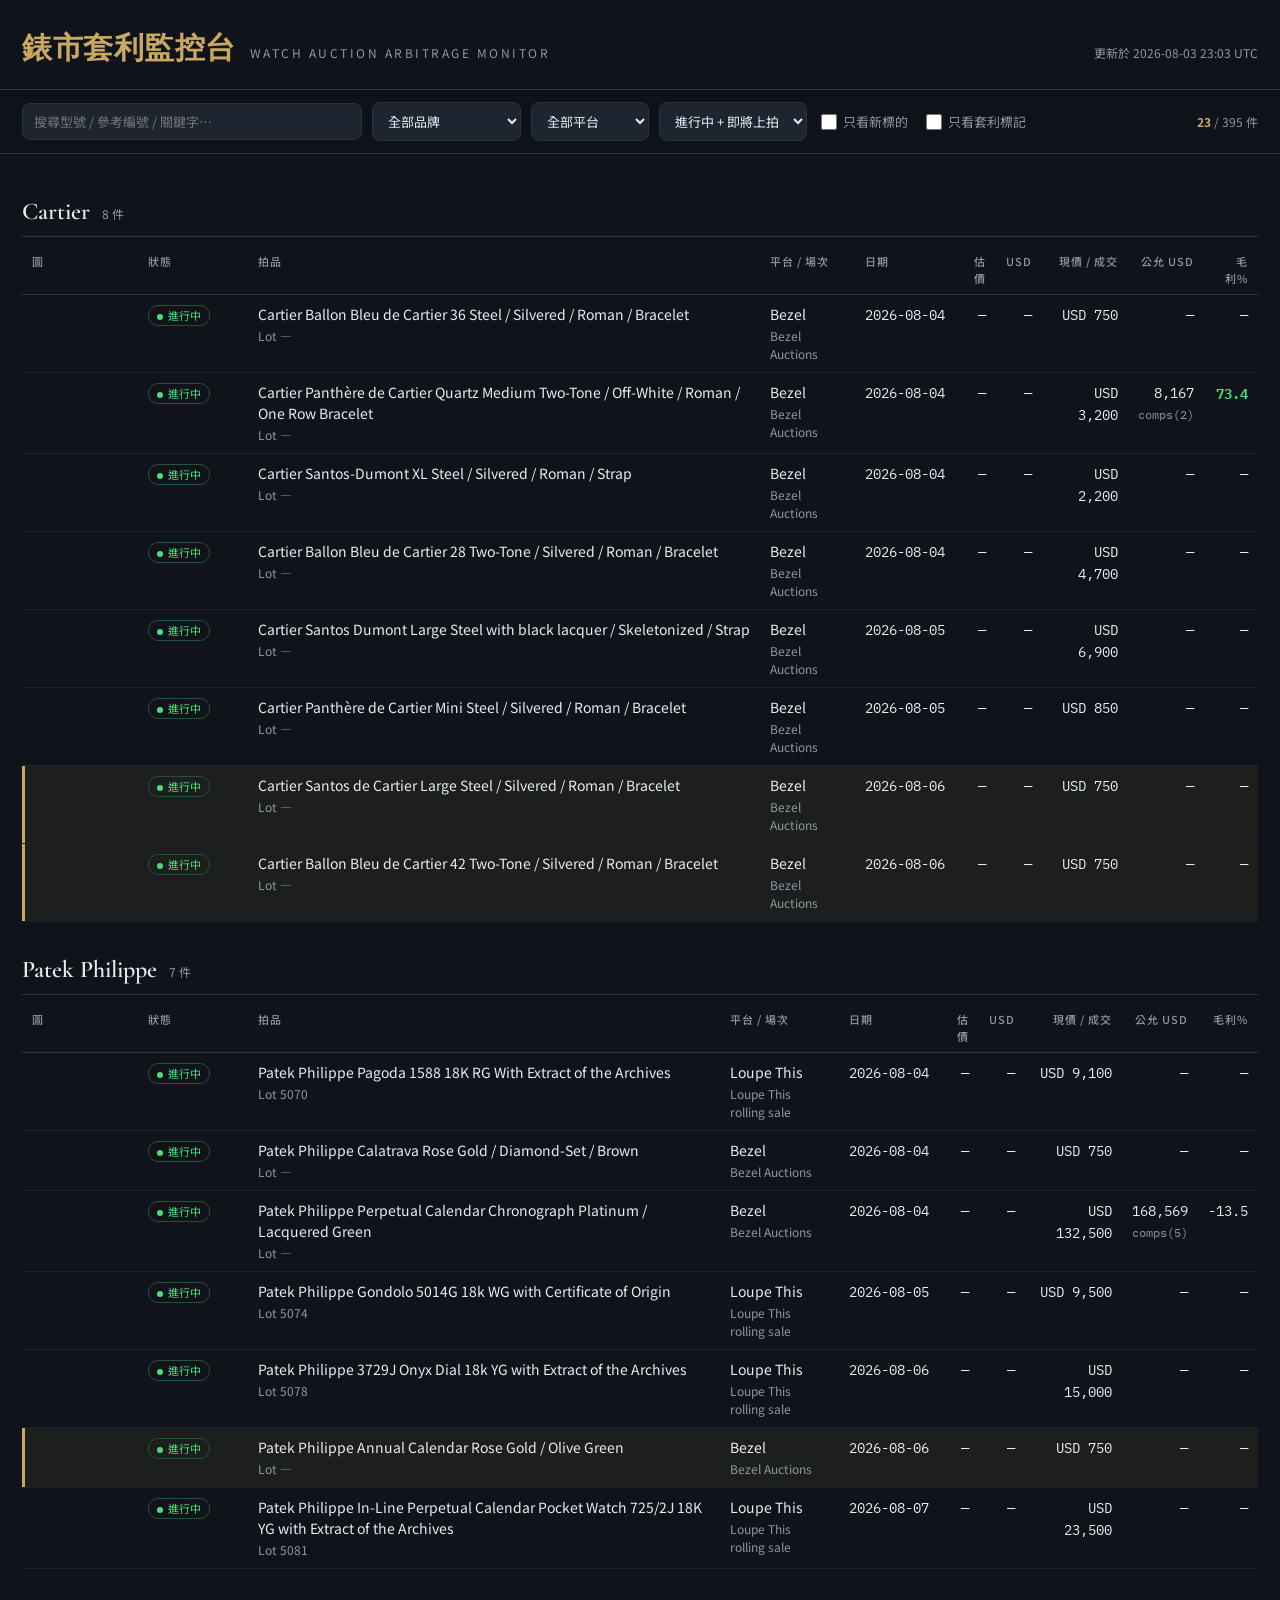
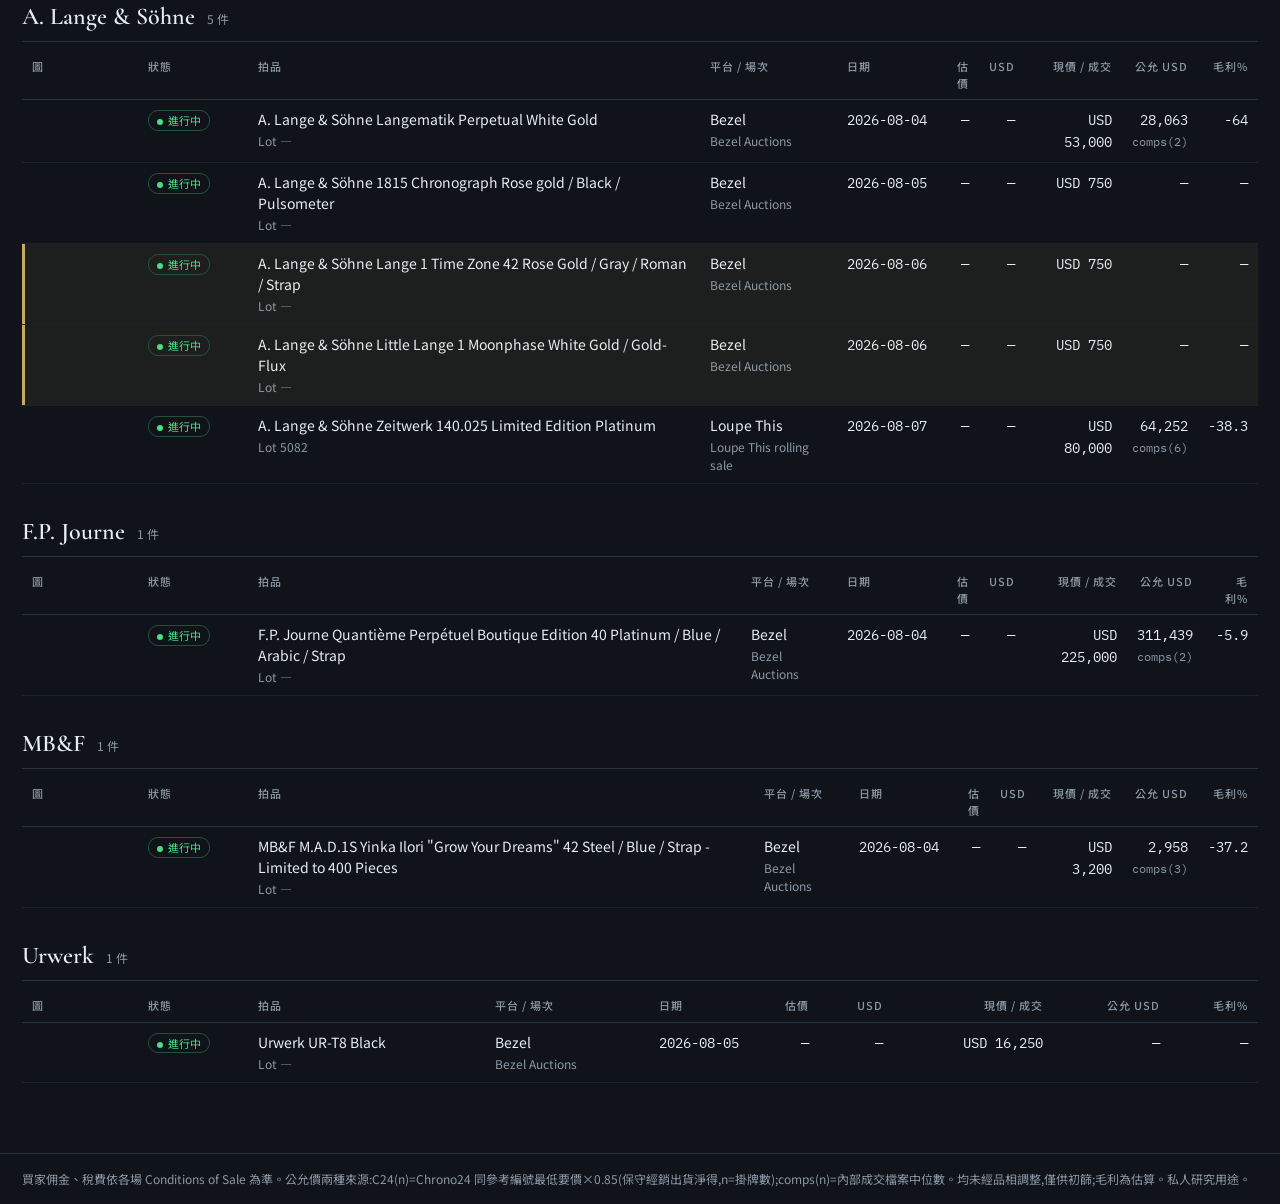
==== docs/index.html @ 5f01b2f9 "feat(ui): mobile card polish — USD-converted estimates, status-aware rows - fix date row forced wrap" ====
<!DOCTYPE html>
<html lang="zh-Hant">
<head>
<meta charset="utf-8">
<meta name="viewport" content="width=device-width, initial-scale=1">
<title>錶市套利監控台 · Watch Arbitrage Monitor</title>
<link rel="preconnect" href="https://fonts.googleapis.com">
<link href="https://fonts.googleapis.com/css2?family=Cormorant+Garamond:wght@500;600&family=IBM+Plex+Mono:wght@400;500&family=Noto+Sans+TC:wght@400;500;700&display=swap" rel="stylesheet">
<style>
:root{
  --ink:#10141a; --panel:#171d26; --panel2:#1d2530; --line:#2a3542;
  --text:#e8edf2; --muted:#8b98a5; --gold:#c9a961; --gold-dim:#8a744a;
  --blue:#7fa8d0; --green:#4ade80; --red:#f87171;
}
*{box-sizing:border-box;margin:0;padding:0}
html{overflow-x:hidden}
body{background:var(--ink);color:var(--text);font-family:"Noto Sans TC",system-ui,sans-serif;font-size:14px;line-height:1.5;overflow-x:hidden}
.mono{font-family:"IBM Plex Mono",monospace;font-variant-numeric:tabular-nums}

header{padding:26px 22px 18px;border-bottom:1px solid var(--line)}
.masthead{display:flex;align-items:baseline;gap:14px;flex-wrap:wrap;max-width:1400px;margin:0 auto}
h1{font-family:"Cormorant Garamond",serif;font-size:30px;font-weight:600;letter-spacing:.5px;color:var(--gold)}
.masthead .en{color:var(--muted);font-size:12px;letter-spacing:2.5px;text-transform:uppercase}
.updated{margin-left:auto;color:var(--muted);font-size:12px}

.controls{position:sticky;top:0;z-index:10;background:rgba(16,20,26,.97);backdrop-filter:blur(6px);border-bottom:1px solid var(--line);padding:12px 22px}
.controls-inner{max-width:1400px;margin:0 auto;display:flex;gap:10px;flex-wrap:wrap;align-items:center}
input[type=text],select{background:var(--panel2);color:var(--text);border:1px solid var(--line);padding:8px 11px;border-radius:8px;font-size:13px;font-family:inherit;max-width:100%}
input[type=text]{min-width:220px;flex:1;max-width:340px}
input[type=text]:focus,select:focus{outline:2px solid var(--gold-dim);outline-offset:0}
.toggle{display:flex;align-items:center;gap:6px;color:var(--muted);cursor:pointer;font-size:13px;user-select:none;padding:8px 4px}
.toggle input{accent-color:var(--gold);width:16px;height:16px}
.stats{margin-left:auto;color:var(--muted);font-size:12px}
.stats b{color:var(--gold)}

main{max-width:1400px;margin:0 auto;padding:10px 22px 70px}
.brand-head{display:flex;align-items:baseline;gap:12px;margin:30px 0 8px;border-bottom:1px solid var(--line);padding-bottom:6px}
.brand-head h2{font-family:"Cormorant Garamond",serif;font-size:24px;font-weight:600;color:var(--text)}
.brand-head .n{color:var(--muted);font-size:12px}

/* ---- data table (desktop: CSS table layout) ---- */
.tbl{display:table;width:100%;border-collapse:collapse}
.thead{display:table-header-group}
.trow{display:table-row}
.lot{display:table-row}
.cell{display:table-cell;padding:9px 10px;border-bottom:1px solid #1b222c;vertical-align:top}
.thead .cell{color:var(--muted);font-weight:500;font-size:11px;letter-spacing:1px;text-transform:uppercase;text-align:left;padding:8px 10px;border-bottom:1px solid var(--line)}
.lot:hover .cell{background:var(--panel)}
.lot.newlot .cell{background:rgba(201,169,97,.07)}
.lot.newlot .cell.c-img{box-shadow:inset 3px 0 0 var(--gold)}
.cell.c-img{width:116px}
.cell.c-status{width:110px}
.cell.c-date{width:100px}
.cell.num,.thead .cell.num{text-align:right}
.cell .lbl{display:none}
.title-cell a{color:var(--text);text-decoration:none}
.title-cell a:hover{color:var(--gold)}
.sub{color:var(--muted);font-size:12px;margin-top:2px}
.chip{display:inline-block;font-size:11px;padding:1px 8px;border-radius:10px;border:1px solid var(--line);color:var(--muted);white-space:nowrap}
.chip.live{color:var(--green);border-color:#245239}
.chip.live::before{content:"";display:inline-block;width:6px;height:6px;border-radius:50%;background:var(--green);margin-right:5px;animation:pulse 1.6s infinite}
.chip.past{color:var(--muted)}
.chip.up{color:var(--blue);border-color:#2b4258}
.chip.review{color:var(--red);border-color:#5a2e2e}
@keyframes pulse{0%,100%{opacity:1}50%{opacity:.35}}
.thumb{width:104px;height:104px;object-fit:cover;border-radius:10px;border:1px solid var(--line);display:block;background:var(--panel2)}
.thumb-empty{width:104px;height:104px;border-radius:10px;border:1px dashed var(--line)}
.lot:hover .thumb{border-color:var(--gold-dim)}
#peek{position:fixed;z-index:99;pointer-events:none;display:none;background:var(--panel);border:1px solid var(--gold-dim);border-radius:12px;padding:6px;box-shadow:0 12px 40px rgba(0,0,0,.6)}
#peek img{display:block;max-width:420px;max-height:420px;border-radius:8px}
.sold{color:var(--gold)}
.margin-pos{color:var(--green);font-weight:600}
.val-sub{display:block;font-size:10px;color:var(--muted);margin-top:1px;font-family:"Noto Sans TC",system-ui,sans-serif}
.empty{padding:60px 0;text-align:center;color:var(--muted)}
footer{border-top:1px solid var(--line);color:var(--muted);font-size:12px;padding:16px 22px;max-width:1400px;margin:0 auto}

/* ---- mobile: card layout, zero horizontal scroll ---- */
@media (max-width:760px){
  body{font-size:13px}
  header{padding:18px 16px 12px}
  .masthead{gap:8px}
  h1{font-size:23px}
  .masthead .en{font-size:10px;letter-spacing:1.5px}
  .updated{margin-left:0;width:100%;font-size:11px}

  .controls{padding:10px 14px}
  .controls-inner{gap:8px}
  input[type=text]{flex:1 1 100%;min-width:0;max-width:none;padding:10px 12px;font-size:16px} /* 16px 防止 iOS 聚焦自動縮放 */
  select{flex:1 1 0;min-width:0;padding:9px 8px;font-size:13px}
  .toggle{padding:6px 4px 6px 0}
  .stats{width:100%;margin-left:0;text-align:right}

  main{padding:8px 14px 60px}
  .brand-head{margin:22px 0 10px}
  .brand-head h2{font-size:20px}

  .thead{display:none}
  .tbl,.lot,.cell{display:block}
  .lot{
    display:grid;grid-template-columns:88px minmax(0,1fr);column-gap:12px;row-gap:4px;align-items:start;
    background:var(--panel);border:1px solid var(--line);border-radius:12px;padding:12px;margin-bottom:12px;
  }
  .lot.newlot{border-color:var(--gold-dim)}
  .lot.newlot .cell.c-img{box-shadow:none}
  .lot:hover .cell{background:transparent}
  .cell{padding:0;border:none}
  .cell.c-img{grid-column:1;grid-row:1/span 3;width:auto}
  .thumb,.thumb-empty{width:88px;height:88px}
  .cell.c-status{grid-column:2;display:flex;gap:6px;flex-wrap:wrap;width:auto}
  .cell.c-title{grid-column:2;min-width:0;overflow-wrap:anywhere}
  .cell.c-platform{grid-column:2;font-size:11px;color:var(--muted);overflow-wrap:anywhere}
  .cell.c-platform .sub{display:inline;font-size:11px;margin-top:0}
  .cell.c-platform .sub::before{content:" · "}
  .cell.c-usd{display:none}
  .cell.c-date,.cell.c-est,.cell.c-price,.cell.c-fv,.cell.c-margin{
    grid-column:1/-1;display:flex;justify-content:space-between;align-items:baseline;gap:12px;
    padding:6px 0;border-top:1px solid #222b36;text-align:right;width:auto;
  }
  .cell.c-date{margin-top:6px}
  .lot.st-upcoming .cell.c-price{display:none}
  .lot.st-past .cell.c-est{display:none}
  .cell .lbl{display:inline;color:var(--muted);font-size:11px;letter-spacing:.5px;text-align:left;white-space:nowrap}
  .cell .val{min-width:0;overflow-wrap:anywhere}
  .cell.c-date .val{white-space:nowrap}
  .cell.c-fv .sub{font-size:10px;margin-top:0}
  .m-lot{display:none}
  #peek{display:none !important}
  footer{padding:14px 16px;font-size:11px;line-height:1.6}
}
@media (prefers-reduced-motion: reduce){.chip.live::before{animation:none}}
</style>
</head>
<body>
<header>
  <div class="masthead">
    <h1>錶市套利監控台</h1>
    <span class="en">Watch Auction Arbitrage Monitor</span>
    <span class="updated" id="updated"></span>
  </div>
</header>

<div class="controls">
  <div class="controls-inner">
    <input type="text" id="q" placeholder="搜尋型號 / 參考編號 / 關鍵字…" aria-label="搜尋">
    <select id="brand" aria-label="品牌"><option value="">全部品牌</option></select>
    <select id="platform" aria-label="平台"><option value="">全部平台</option></select>
    <select id="status" aria-label="狀態">
      <option value="active" selected>進行中 + 即將上拍</option>
      <option value="live">僅進行中(可出價)</option>
      <option value="past">過往成交(參考價)</option>
      <option value="">全部</option>
    </select>
    <label class="toggle"><input type="checkbox" id="newOnly">只看新標的</label>
    <label class="toggle"><input type="checkbox" id="flagOnly">只看套利標記</label>
    <span class="stats" id="stats"></span>
  </div>
</div>

<main id="main"></main>

<footer>
  買家佣金、稅費依各場 Conditions of Sale 為準。公允價兩種來源:C24(n)=Chrono24 同參考編號最低要價×0.85(保守經銷出貨淨得,n=掛牌數);comps(n)=內部成交檔案中位數。均未經品相調整,僅供初篩;毛利為估算。私人研究用途。
</footer>

<script>
let LOTS=[];
const $=id=>document.getElementById(id);
const fmt=(n)=>n==null?'—':Number(n).toLocaleString('en-US',{maximumFractionDigits:0});

async function load(){
  try{
    const [lots,meta]=await Promise.all([
      fetch('lots.json?_='+Date.now()).then(r=>r.json()),
      fetch('meta.json?_='+Date.now()).then(r=>r.json()).catch(()=>null)
    ]);
    LOTS=lots;
    if(meta&&meta.updated_at) $('updated').textContent='更新於 '+meta.updated_at.slice(0,16).replace('T',' ')+' UTC';
    const bs=[...new Set(LOTS.map(l=>l.brand))].sort();
    const ps=[...new Set(LOTS.map(l=>l.platform))].sort();
    bs.forEach(b=>$('brand').add(new Option(b,b)));
    ps.forEach(p=>$('platform').add(new Option(p,p)));
    render();
  }catch(e){
    $('main').innerHTML='<div class="empty">無法載入 lots.json — 請先執行 build.py 產生資料。</div>';
  }
}

function imgUrl(l,w){
  const u=l.image_url||'';
  if(!u)return u;
  if(l.platform==='Phillips'){const b=u.split('?')[0];return b+'?fit=bounds&width='+w+'&optimize=medium';}
  return u; // Bezel/Loupe This originals are already large; Antiquorum only serves medium
}
function statusChip(l){
  if(l.status==='live') return '<span class="chip live">進行中</span>';
  if(l.status==='past') return '<span class="chip past">已成交</span>';
  return '<span class="chip up">即將上拍</span>';
}

function render(){
  const q=$('q').value.trim().toLowerCase();
  const rows=LOTS.filter(l=>{
    if($('brand').value&&l.brand!==$('brand').value)return false;
    if($('platform').value&&l.platform!==$('platform').value)return false;
    const st=$('status').value;
    if(st==='active'&&l.status==='past')return false;
    if(st==='live'&&l.status!=='live')return false;
    if(st==='past'&&l.status!=='past')return false;
    if($('newOnly').checked&&!l.is_new)return false;
    if($('flagOnly').checked&&!l.arb_flag)return false;
    if(q&&!((l.title_raw||'')+' '+(l.auction_name||'')).toLowerCase().includes(q))return false;
    return true;
  });
  $('stats').innerHTML=`<b>${rows.length}</b> / ${LOTS.length} 件`;

  // group by brand, whitelist-priority order
  const groups={};
  rows.forEach(l=>{(groups[l.brand]=groups[l.brand]||[]).push(l)});
  const order=Object.keys(groups).sort((a,b)=>groups[b].length-groups[a].length);

  let html='';
  for(const b of order){
    const g=groups[b].sort((x,y)=>(x.status==='past')-(y.status==='past')||(x.auction_date||'').localeCompare(y.auction_date||''));
    html+=`<div class="brand-head"><h2>${b}</h2><span class="n">${g.length} 件</span></div>
    <div class="tbl"><div class="thead"><div class="trow">
      <div class="cell c-img">圖</div>
      <div class="cell c-status">狀態</div><div class="cell c-title">拍品</div><div class="cell c-platform">平台 / 場次</div>
      <div class="cell c-date">日期</div>
      <div class="cell c-est num">估價</div><div class="cell c-usd num">USD</div>
      <div class="cell c-price num">現價 / 成交</div><div class="cell c-fv num">公允 USD</div><div class="cell c-margin num">毛利%</div>
    </div></div>`;
    for(const l of g){
      let est='—',estSub='';
      if(l.estimate_low){
        const native=`${l.estimate_currency} ${fmt(l.estimate_low)}–${fmt(l.estimate_high)}`;
        if(l.estimate_currency&&l.estimate_currency!=='USD'&&l.estimate_low_usd!=null&&l.estimate_high_usd!=null){
          est=`USD ${fmt(l.estimate_low_usd)}–${fmt(l.estimate_high_usd)}`; // 每日 build 時以最新匯率換算
          estSub=native;
        }else est=native;
      }
      let px='—',cls='',pxSub='';
      if(l.current_bid!=null){px=`USD ${fmt(l.current_bid)}`;cls='mono';}
      else if(l.sold_price!=null){
        const native=`${l.estimate_currency} ${fmt(l.sold_price)}`;
        if(l.estimate_currency&&l.estimate_currency!=='USD'&&l.sold_usd!=null){px=`USD ${fmt(l.sold_usd)}`;pxSub=native;}
        else px=native;
        cls='mono sold';
      }
      const mr=l.arb_margin_pct!=null?`<span class="${l.arb_margin_pct>0?'margin-pos':''}">${l.arb_margin_pct}</span>`:'—';
      const fvSrc=l.fair_value_source?`<div class="sub">${l.fair_value_source}${l.c24_count?` · ${l.c24_count}掛牌`:''}</div>`:'';
      const fv=l.fair_value_usd!=null?`${fmt(l.fair_value_usd)}${fvSrc}`:'—';
      const rev=l.manual_review?' <span class="chip review">須人工核對</span>':'';
      const thumb=l.image_url
        ?`<a href="${l.source_url}" target="_blank" rel="noopener"><img class="thumb" loading="lazy" src="${imgUrl(l,240)}" data-large="${imgUrl(l,800)}" alt="" onerror="this.style.display='none'"></a>`
        :'<div class="thumb thumb-empty"></div>';
      html+=`<div class="lot st-${l.status}${l.is_new?' newlot':''}">
        <div class="cell c-img">${thumb}</div>
        <div class="cell c-status">${statusChip(l)}</div>
        <div class="cell c-title title-cell"><a href="${l.source_url}" target="_blank" rel="noopener">${l.title_raw||''}</a>${rev}
          <div class="sub m-lot">Lot ${l.lot_number||'—'}</div></div>
        <div class="cell c-platform">${l.platform}${l.auction_name&&l.auction_name!==l.platform?`<div class="sub">${l.auction_name}</div>`:''}</div>
        <div class="cell c-date"><span class="lbl">日期</span><span class="val mono">${l.auction_date||'—'}</span></div>
        <div class="cell c-est num"><span class="lbl">估價</span><span class="val mono">${est}${estSub?`<span class="val-sub">${estSub}</span>`:''}</span></div>
        <div class="cell c-usd num"><span class="lbl">USD</span><span class="val mono">${fmt(l.estimate_low_usd)}</span></div>
        <div class="cell c-price num"><span class="lbl">${l.status==='past'?'成交價':'現價'}</span><span class="val ${cls}">${px}${pxSub?`<span class="val-sub">${pxSub}</span>`:''}</span></div>
        <div class="cell c-fv num"><span class="lbl">公允 USD</span><span class="val mono">${fv}</span></div>
        <div class="cell c-margin num"><span class="lbl">毛利%</span><span class="val mono">${mr}</span></div>
      </div>`;
    }
    html+='</div>';
  }
  $('main').innerHTML=html||'<div class="empty">沒有符合條件的拍品。</div>';
}

['q','brand','platform','status','newOnly','flagOnly'].forEach(id=>$(id).addEventListener('input',render));
load();

// hover zoom preview (desktop only)
if(matchMedia('(hover:hover) and (pointer:fine)').matches){
  const peek=document.createElement('div');peek.id='peek';peek.innerHTML='<img>';document.body.appendChild(peek);
  const peekImg=peek.querySelector('img');
  document.addEventListener('mouseover',e=>{
    const t=e.target.closest('.thumb');
    if(t&&t.dataset.large){peekImg.src=t.dataset.large;peek.style.display='block';}
  });
  document.addEventListener('mousemove',e=>{
    if(peek.style.display!=='block')return;
    const pad=18,w=peek.offsetWidth,hgt=peek.offsetHeight;
    let x=e.clientX+pad,y=e.clientY+pad;
    if(x+w>innerWidth)x=e.clientX-w-pad;
    if(y+hgt>innerHeight)y=Math.max(8,innerHeight-hgt-8);
    peek.style.left=x+'px';peek.style.top=y+'px';
  });
  document.addEventListener('mouseout',e=>{
    if(e.target.closest&&e.target.closest('.thumb'))peek.style.display='none';
  });
}
</script>
</body>
</html>
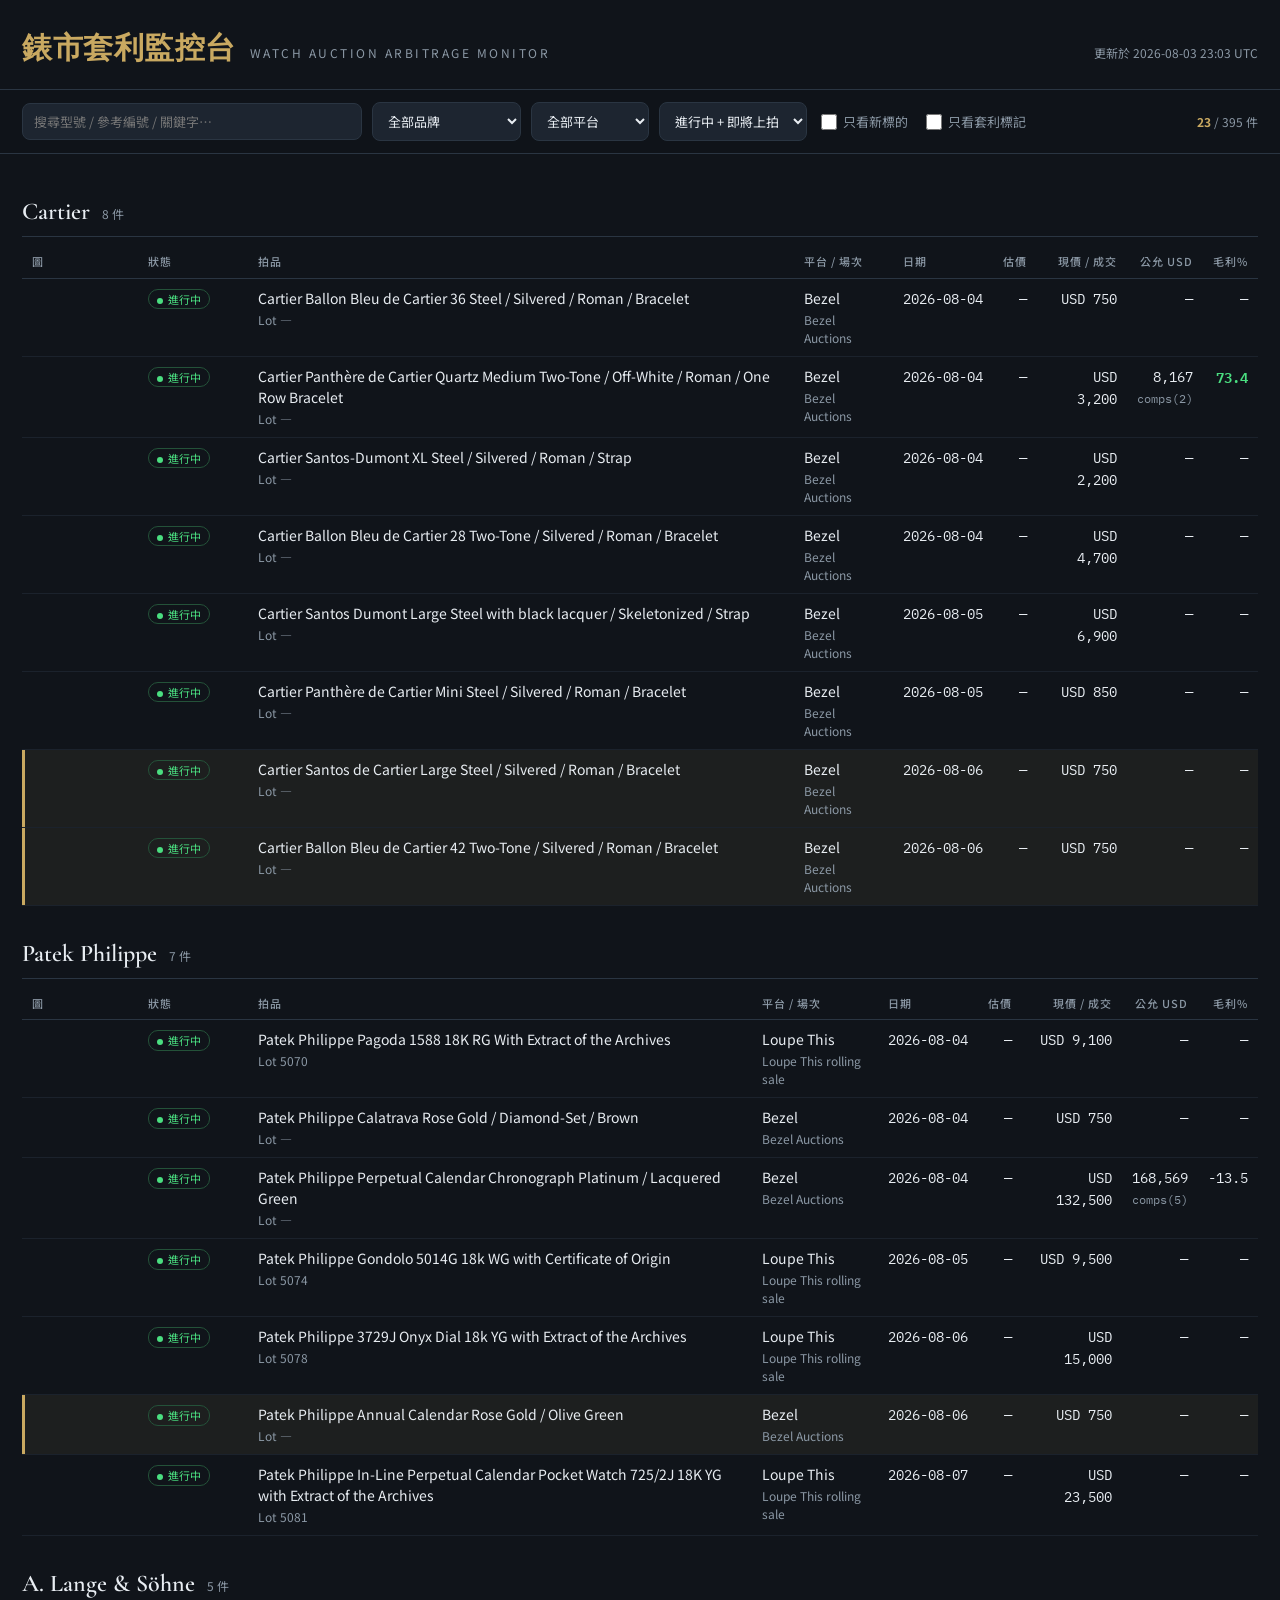
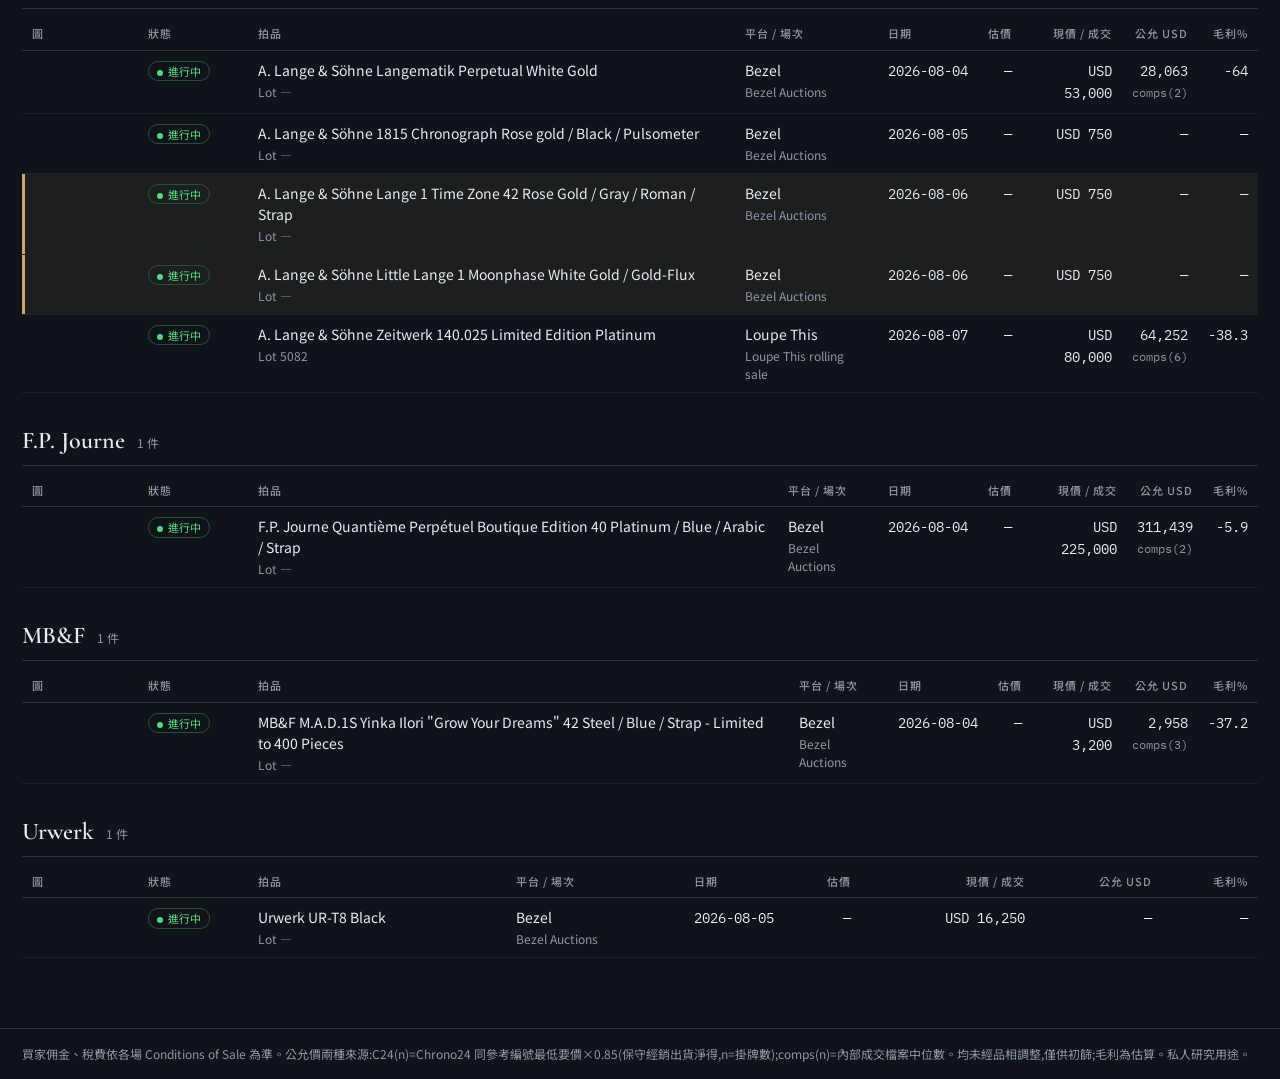
==== commit 1678eba3: "refactor(ui): drop redundant USD column, unify estimate display" ====
--- a/docs/index.html
+++ b/docs/index.html
@@ -44,7 +44,7 @@
 .trow{display:table-row}
 .lot{display:table-row}
 .cell{display:table-cell;padding:9px 10px;border-bottom:1px solid #1b222c;vertical-align:top}
-.thead .cell{color:var(--muted);font-weight:500;font-size:11px;letter-spacing:1px;text-transform:uppercase;text-align:left;padding:8px 10px;border-bottom:1px solid var(--line)}
+.thead .cell{color:var(--muted);font-weight:500;font-size:11px;letter-spacing:1px;text-transform:uppercase;text-align:left;padding:8px 10px;border-bottom:1px solid var(--line);white-space:nowrap}
 .lot:hover .cell{background:var(--panel)}
 .lot.newlot .cell{background:rgba(201,169,97,.07)}
 .lot.newlot .cell.c-img{box-shadow:inset 3px 0 0 var(--gold)}
@@ -111,7 +111,6 @@
   .cell.c-platform{grid-column:2;font-size:11px;color:var(--muted);overflow-wrap:anywhere}
   .cell.c-platform .sub{display:inline;font-size:11px;margin-top:0}
   .cell.c-platform .sub::before{content:" · "}
-  .cell.c-usd{display:none}
   .cell.c-date,.cell.c-est,.cell.c-price,.cell.c-fv,.cell.c-margin{
     grid-column:1/-1;display:flex;justify-content:space-between;align-items:baseline;gap:12px;
     padding:6px 0;border-top:1px solid #222b36;text-align:right;width:auto;
@@ -226,7 +225,7 @@
       <div class="cell c-img">圖</div>
       <div class="cell c-status">狀態</div><div class="cell c-title">拍品</div><div class="cell c-platform">平台 / 場次</div>
       <div class="cell c-date">日期</div>
-      <div class="cell c-est num">估價</div><div class="cell c-usd num">USD</div>
+      <div class="cell c-est num">估價</div>
       <div class="cell c-price num">現價 / 成交</div><div class="cell c-fv num">公允 USD</div><div class="cell c-margin num">毛利%</div>
     </div></div>`;
     for(const l of g){
@@ -261,7 +260,6 @@
         <div class="cell c-platform">${l.platform}${l.auction_name&&l.auction_name!==l.platform?`<div class="sub">${l.auction_name}</div>`:''}</div>
         <div class="cell c-date"><span class="lbl">日期</span><span class="val mono">${l.auction_date||'—'}</span></div>
         <div class="cell c-est num"><span class="lbl">估價</span><span class="val mono">${est}${estSub?`<span class="val-sub">${estSub}</span>`:''}</span></div>
-        <div class="cell c-usd num"><span class="lbl">USD</span><span class="val mono">${fmt(l.estimate_low_usd)}</span></div>
         <div class="cell c-price num"><span class="lbl">${l.status==='past'?'成交價':'現價'}</span><span class="val ${cls}">${px}${pxSub?`<span class="val-sub">${pxSub}</span>`:''}</span></div>
         <div class="cell c-fv num"><span class="lbl">公允 USD</span><span class="val mono">${fv}</span></div>
         <div class="cell c-margin num"><span class="lbl">毛利%</span><span class="val mono">${mr}</span></div>
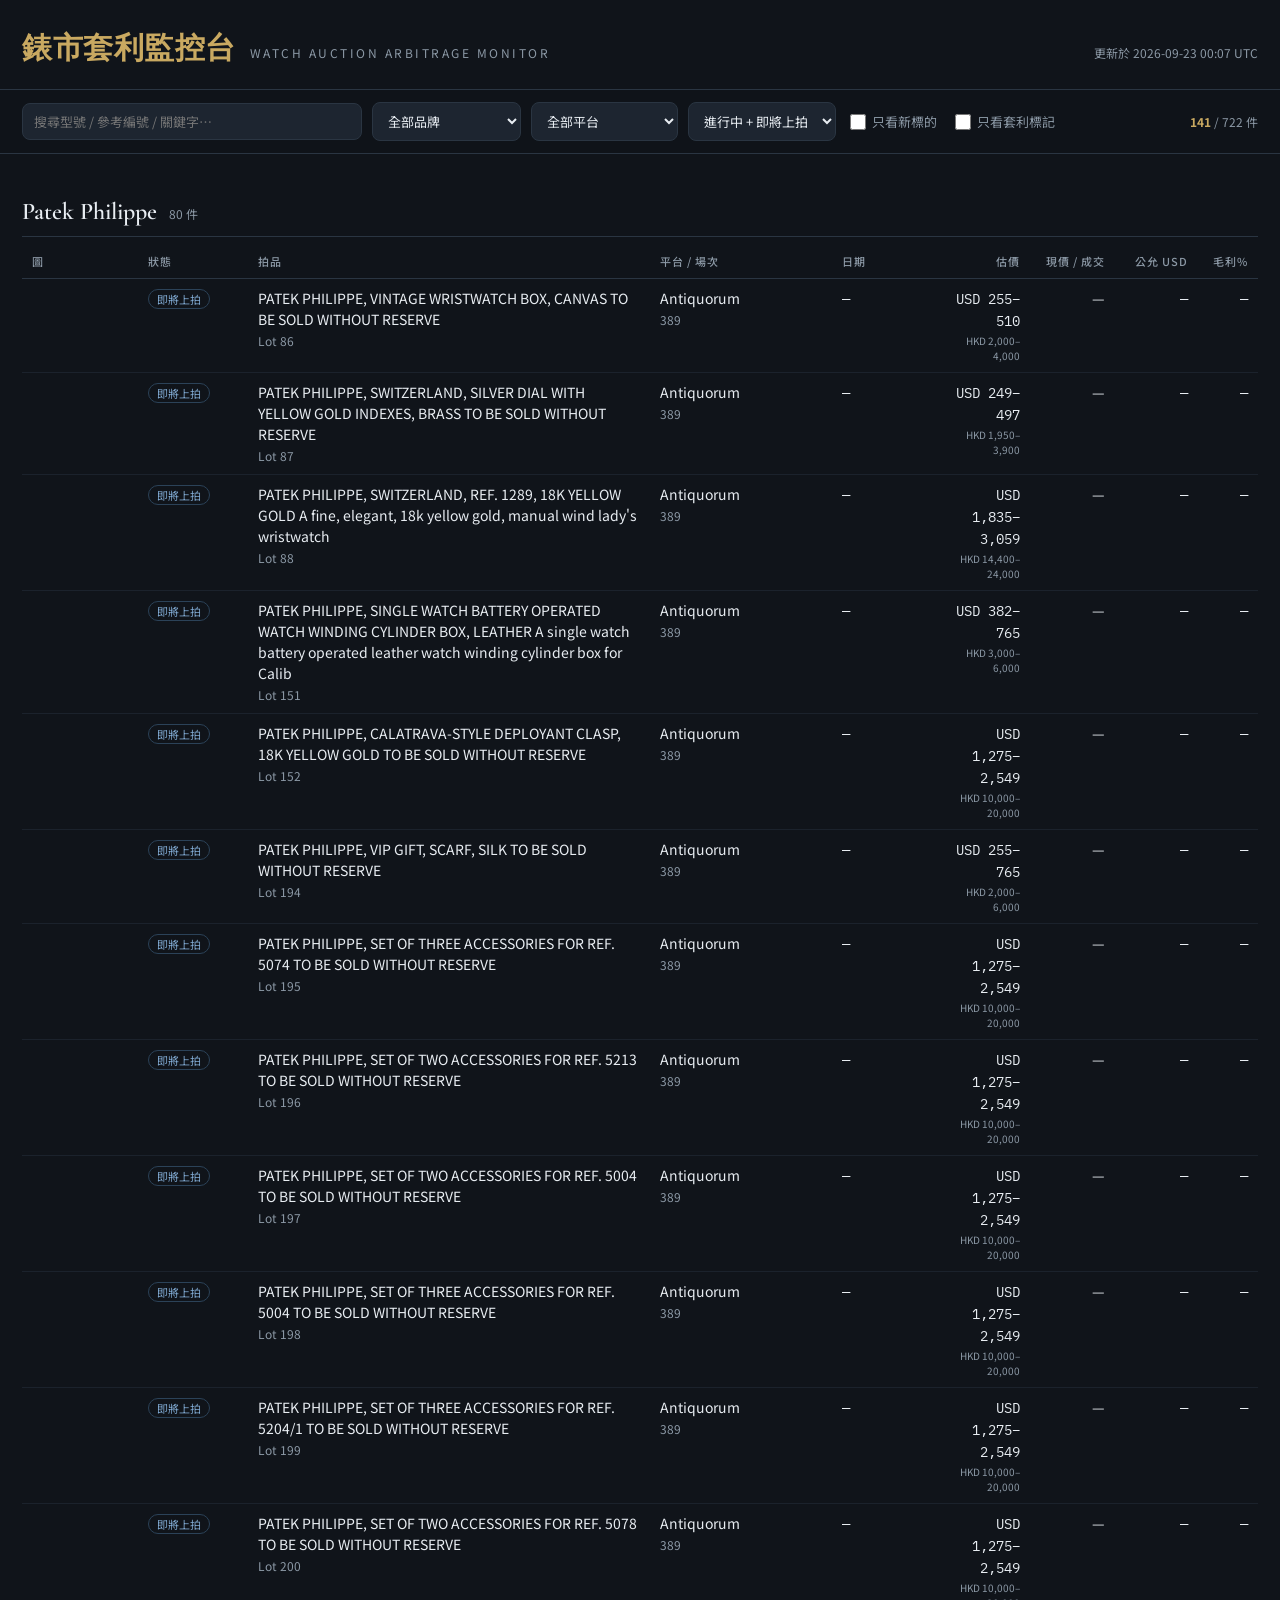
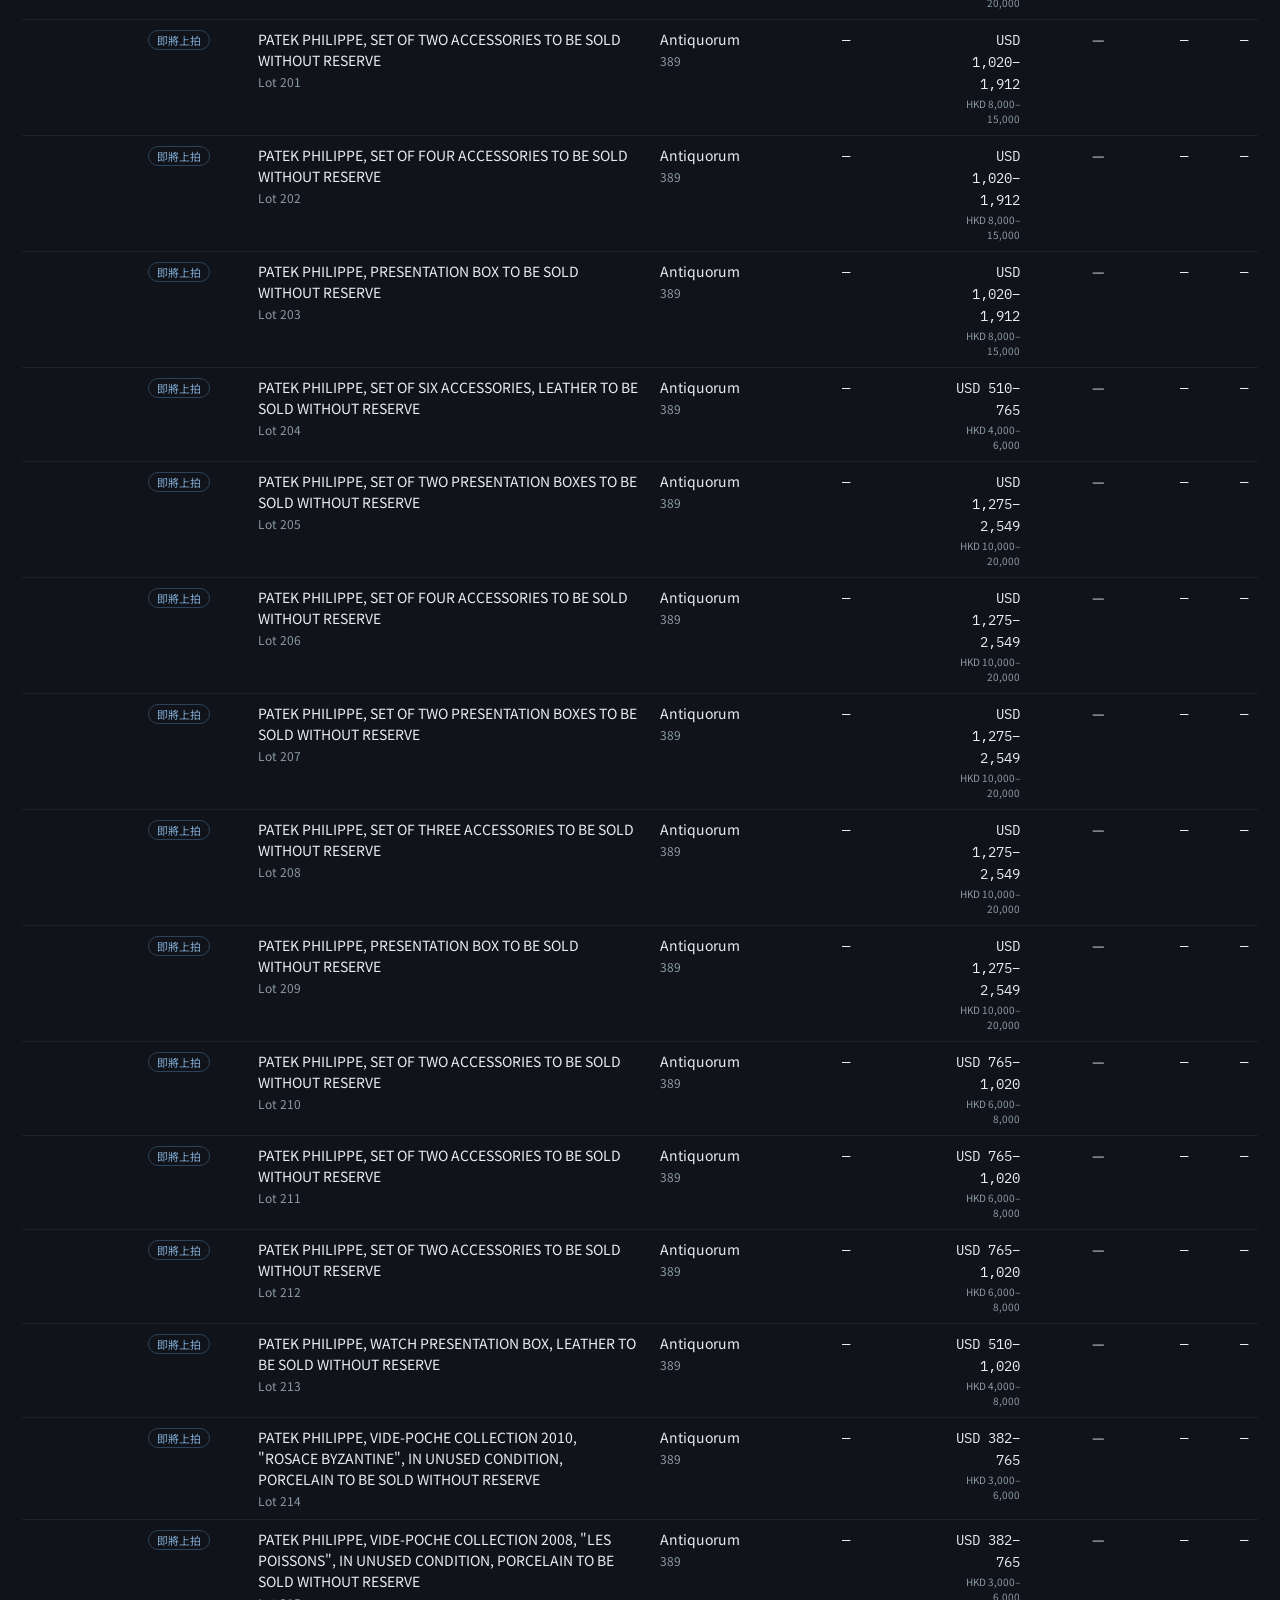
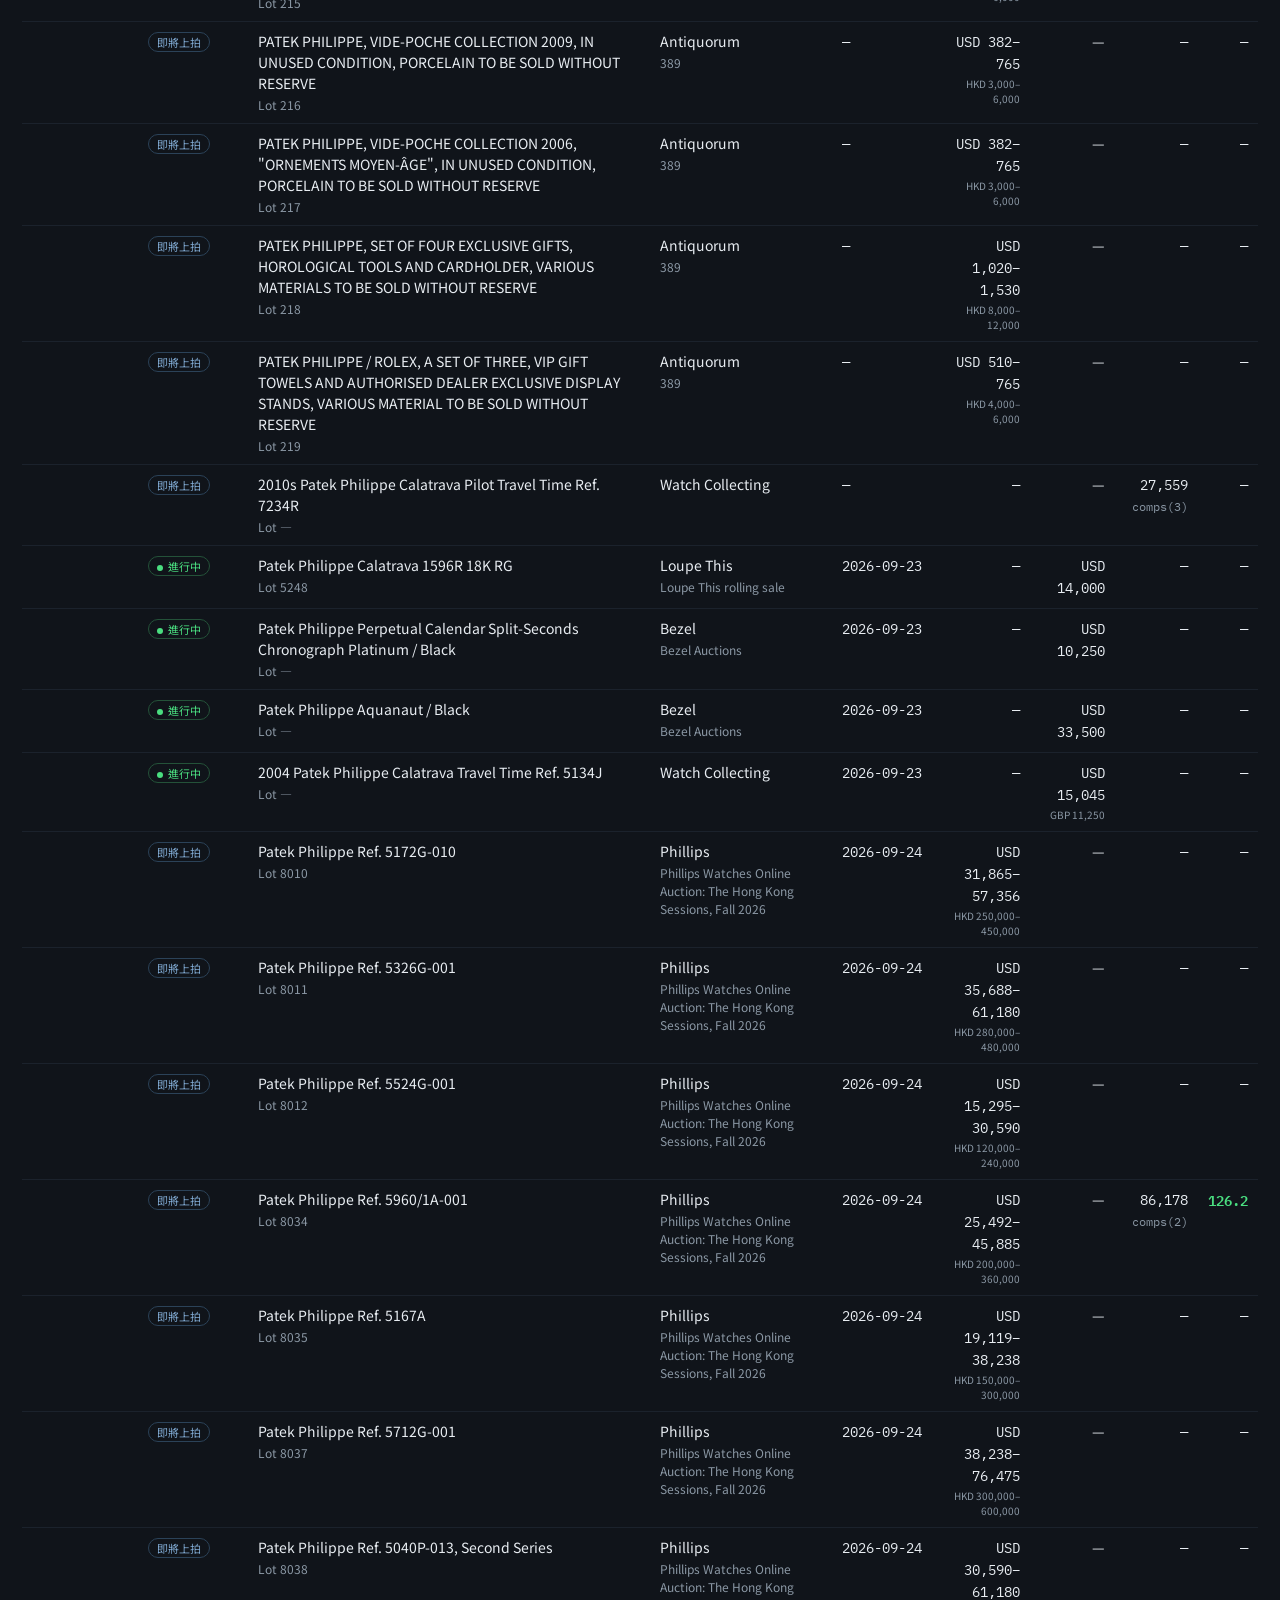
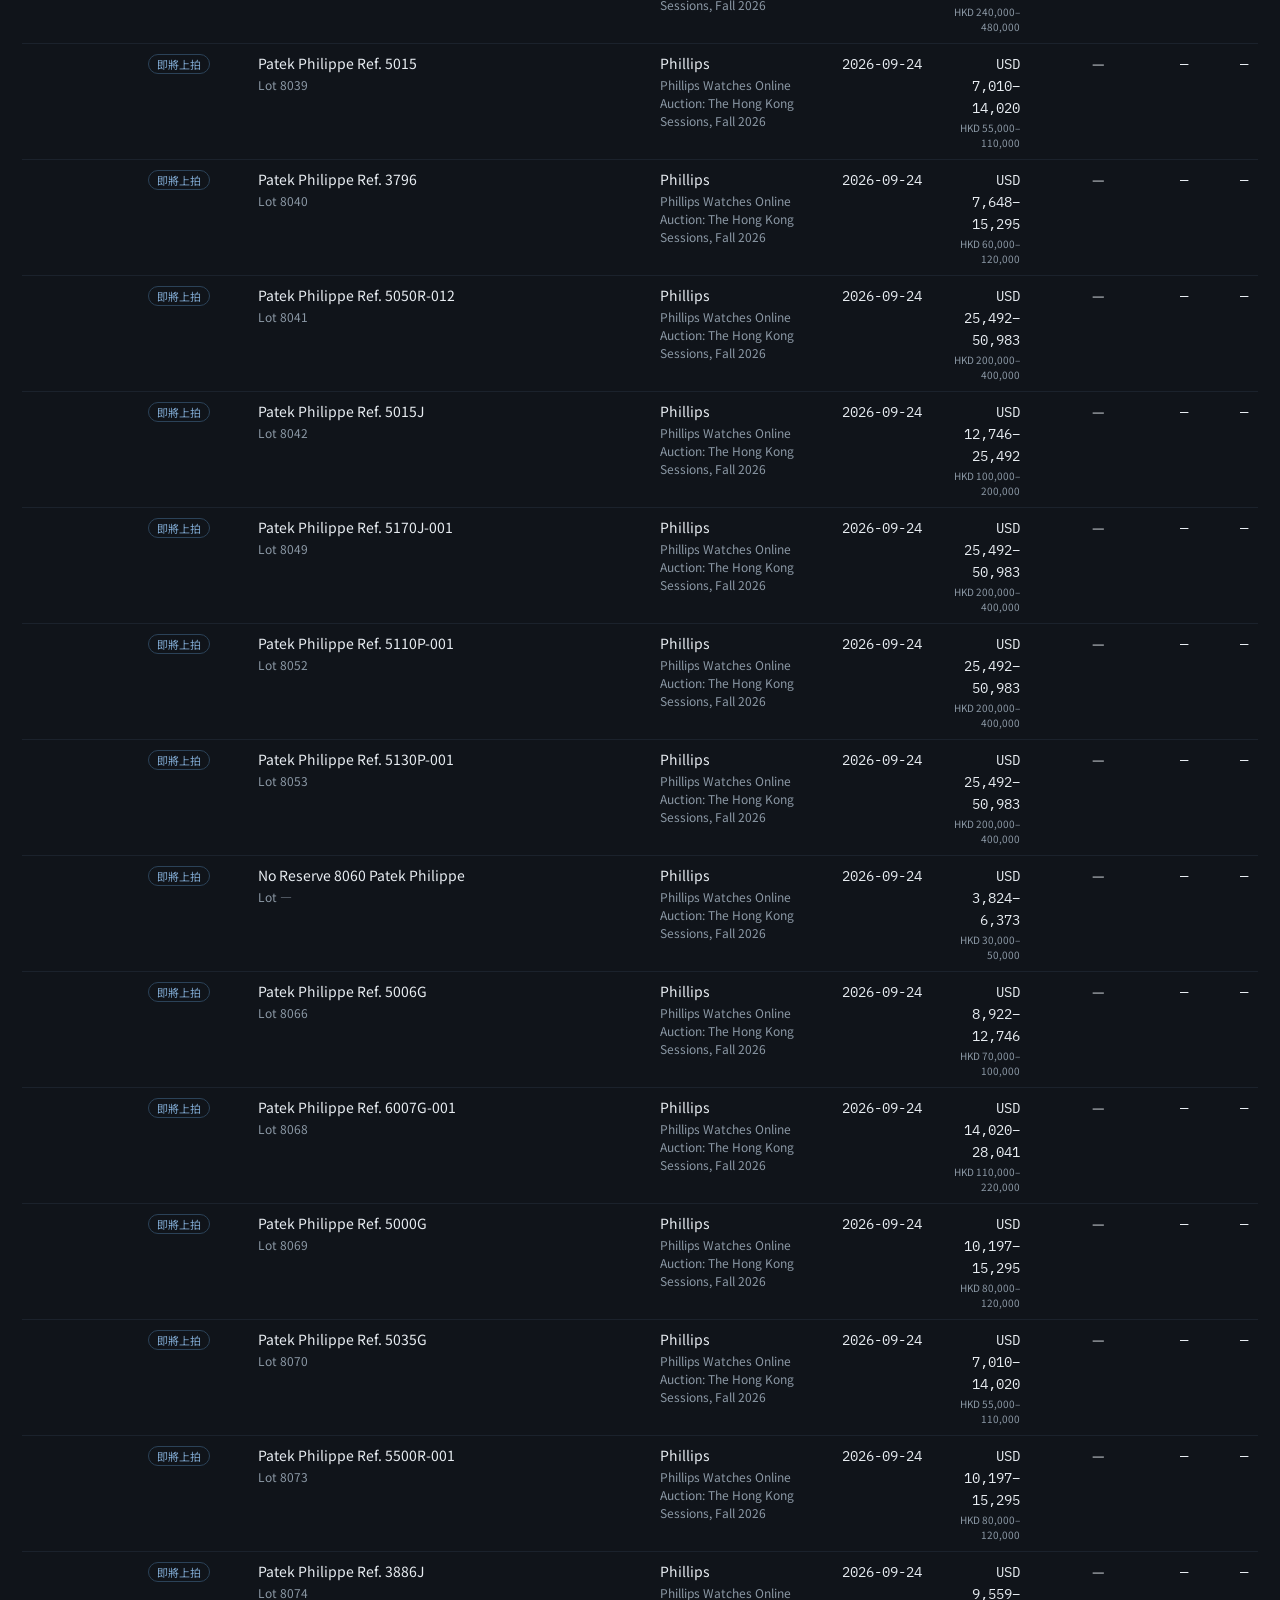
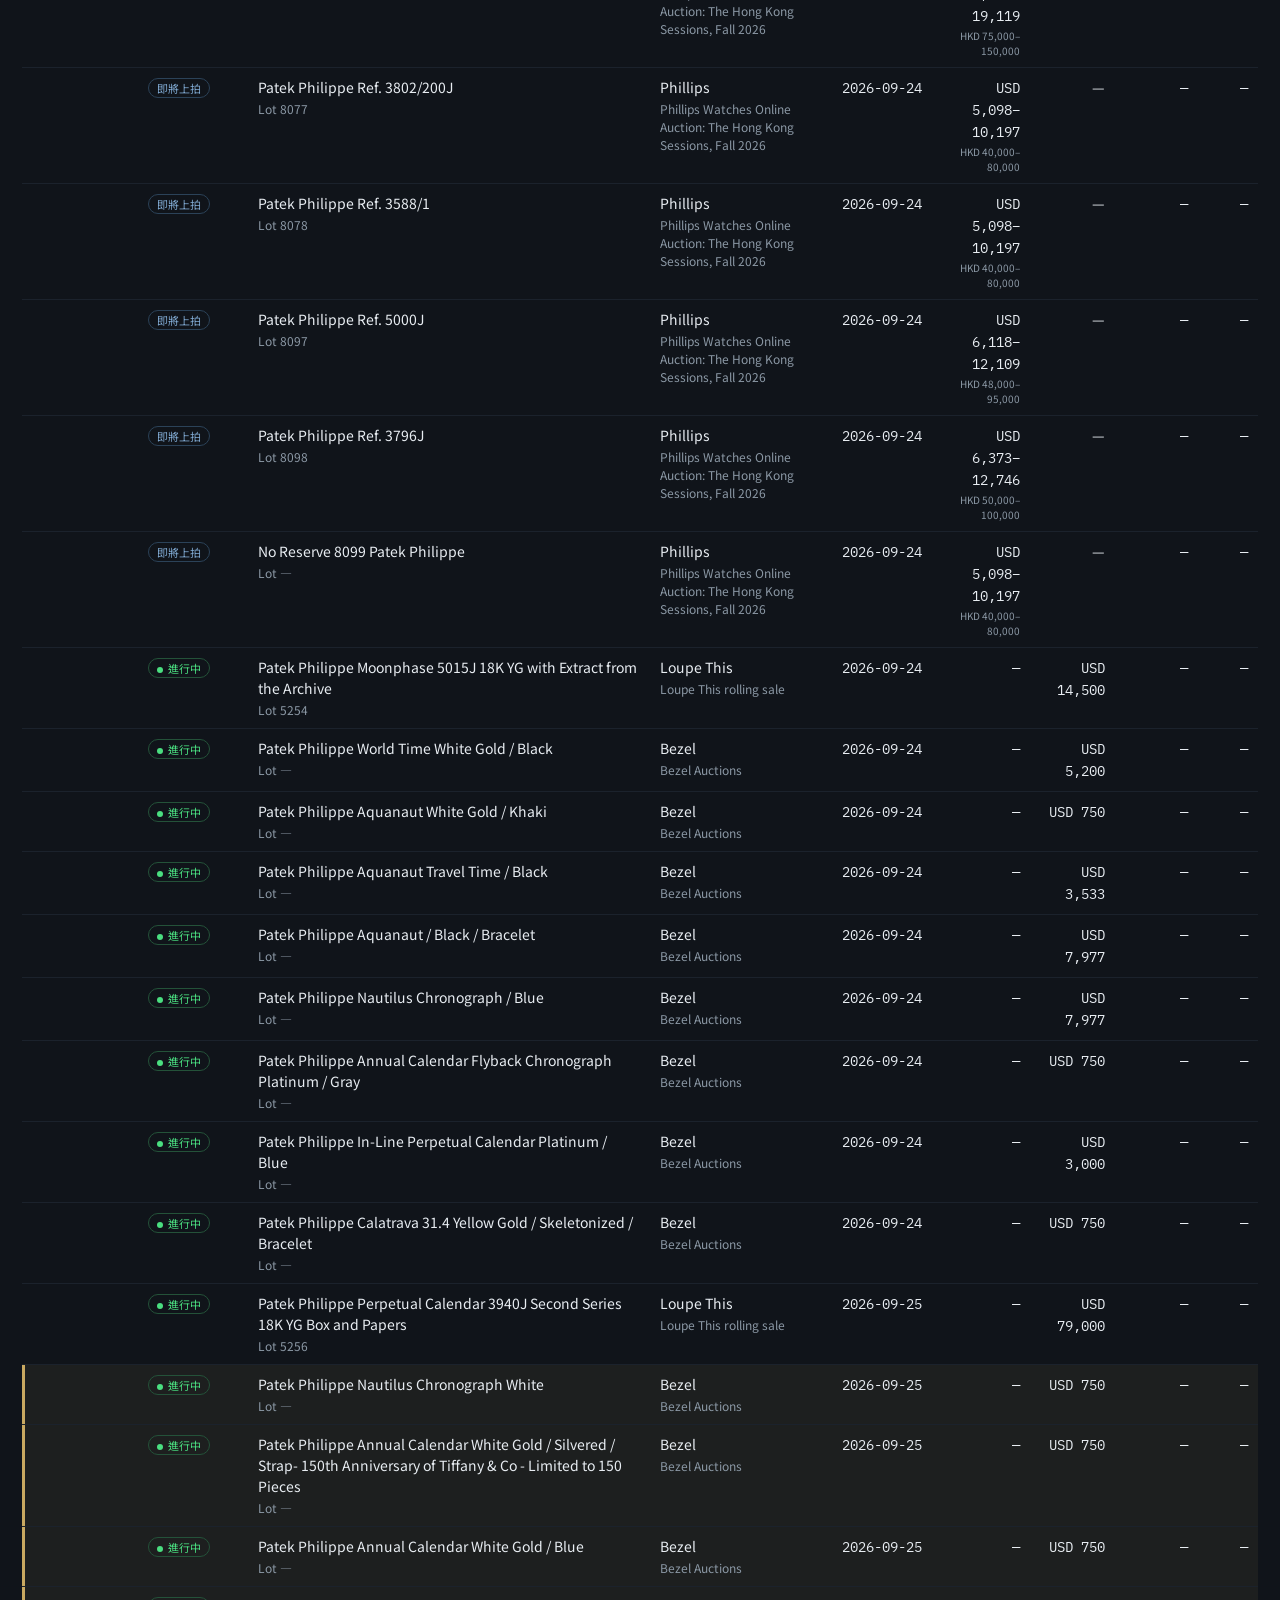
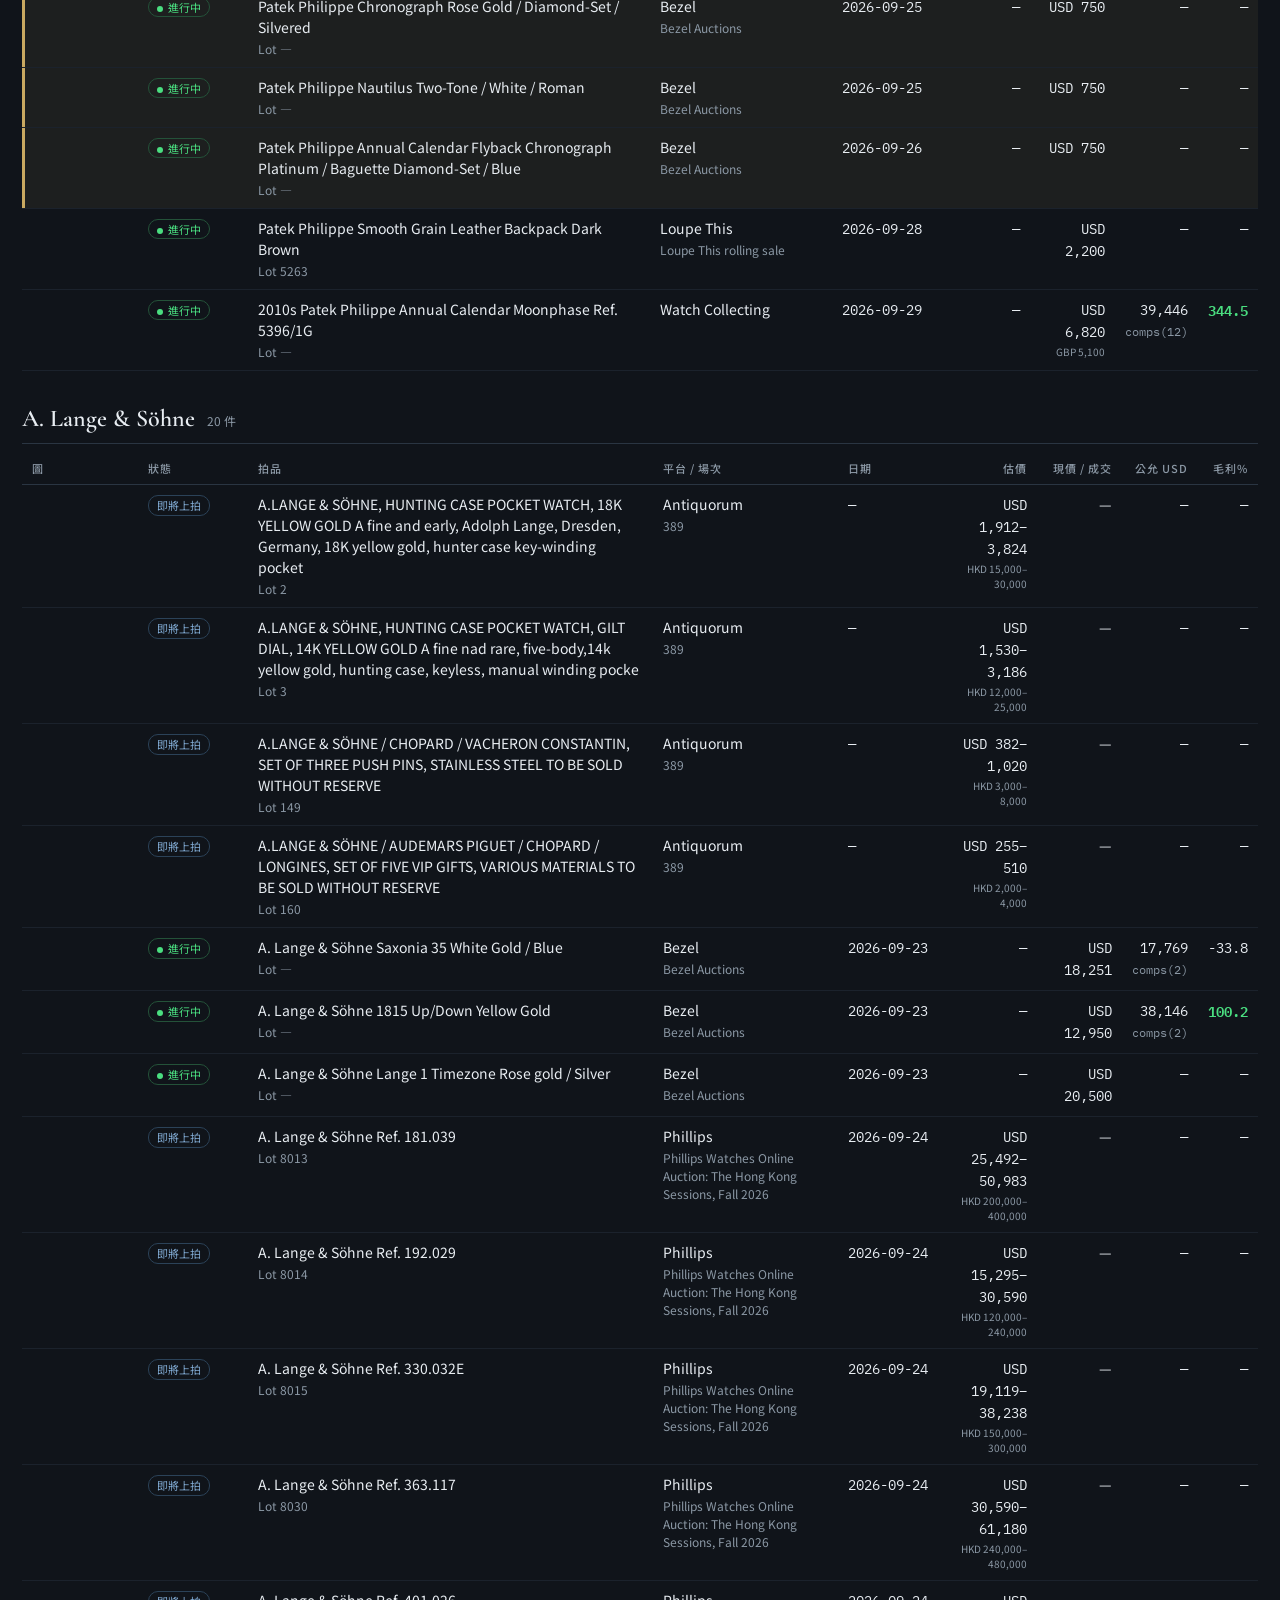
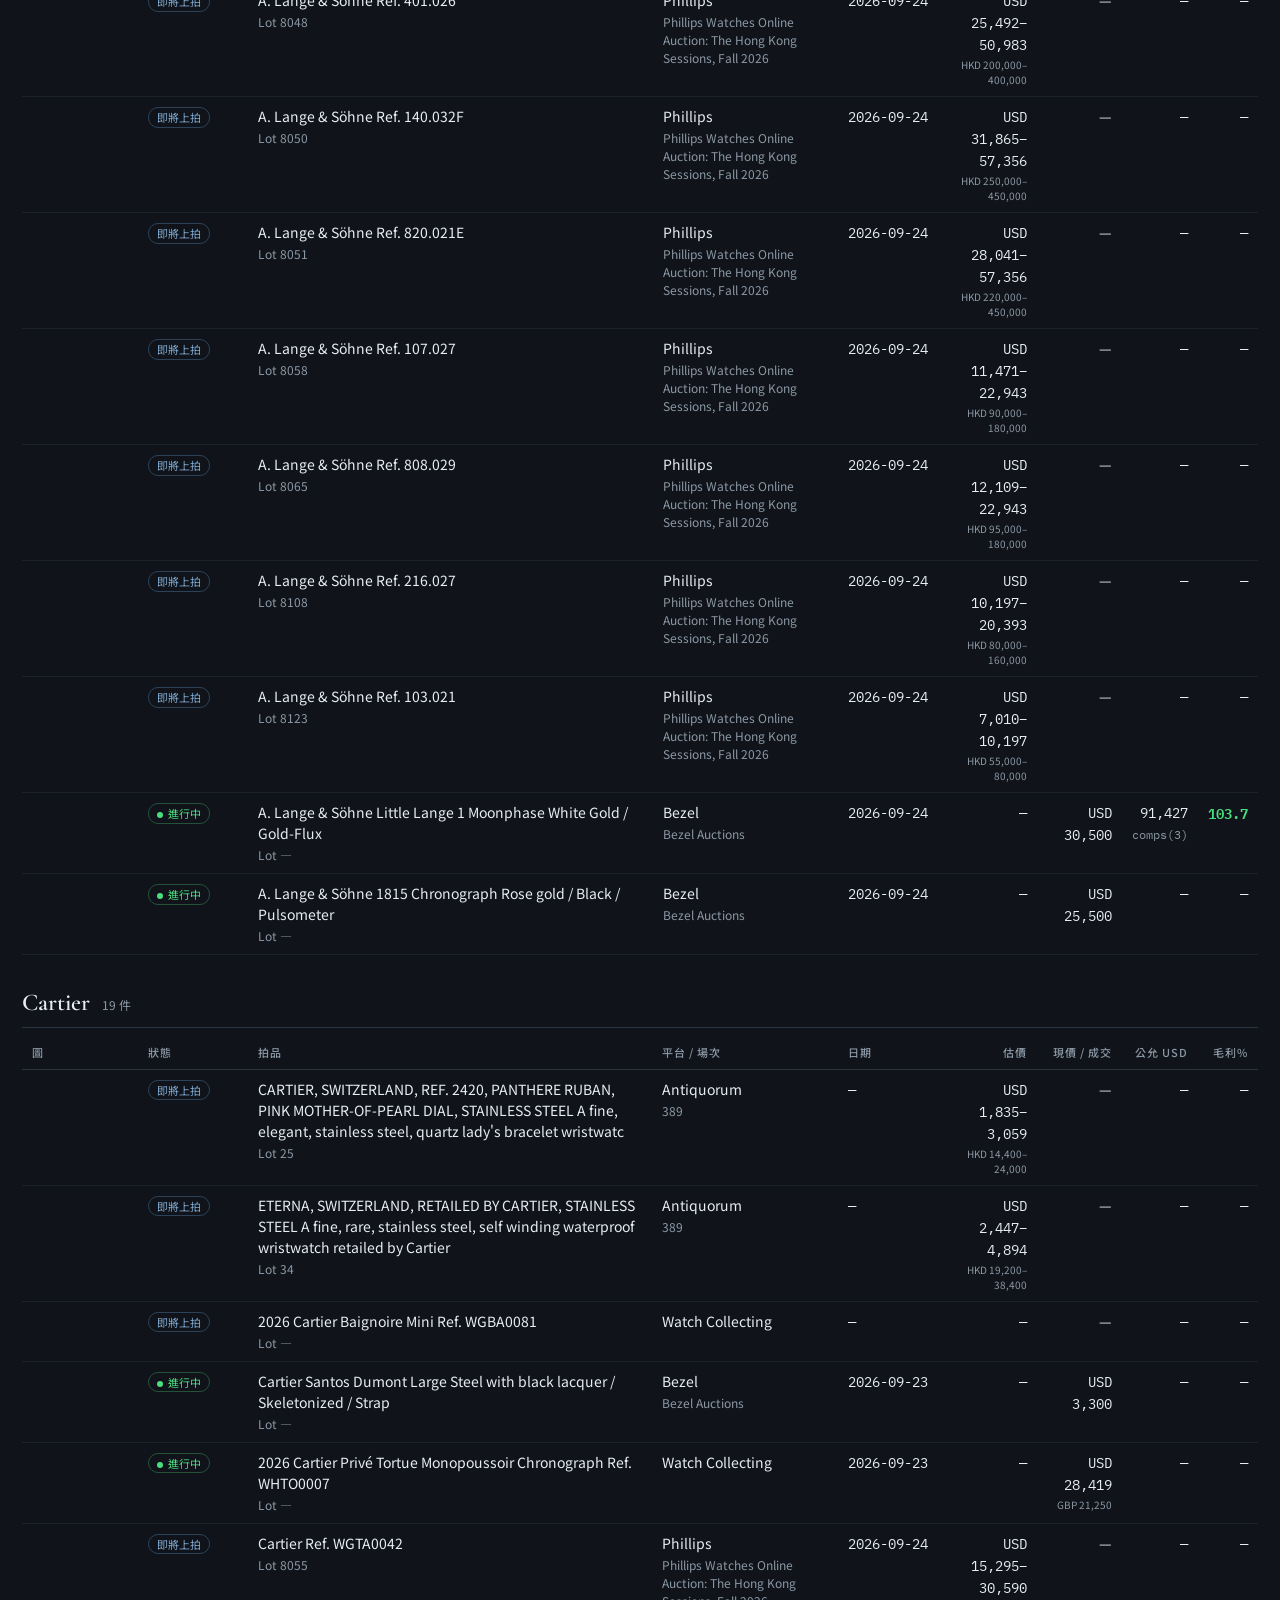
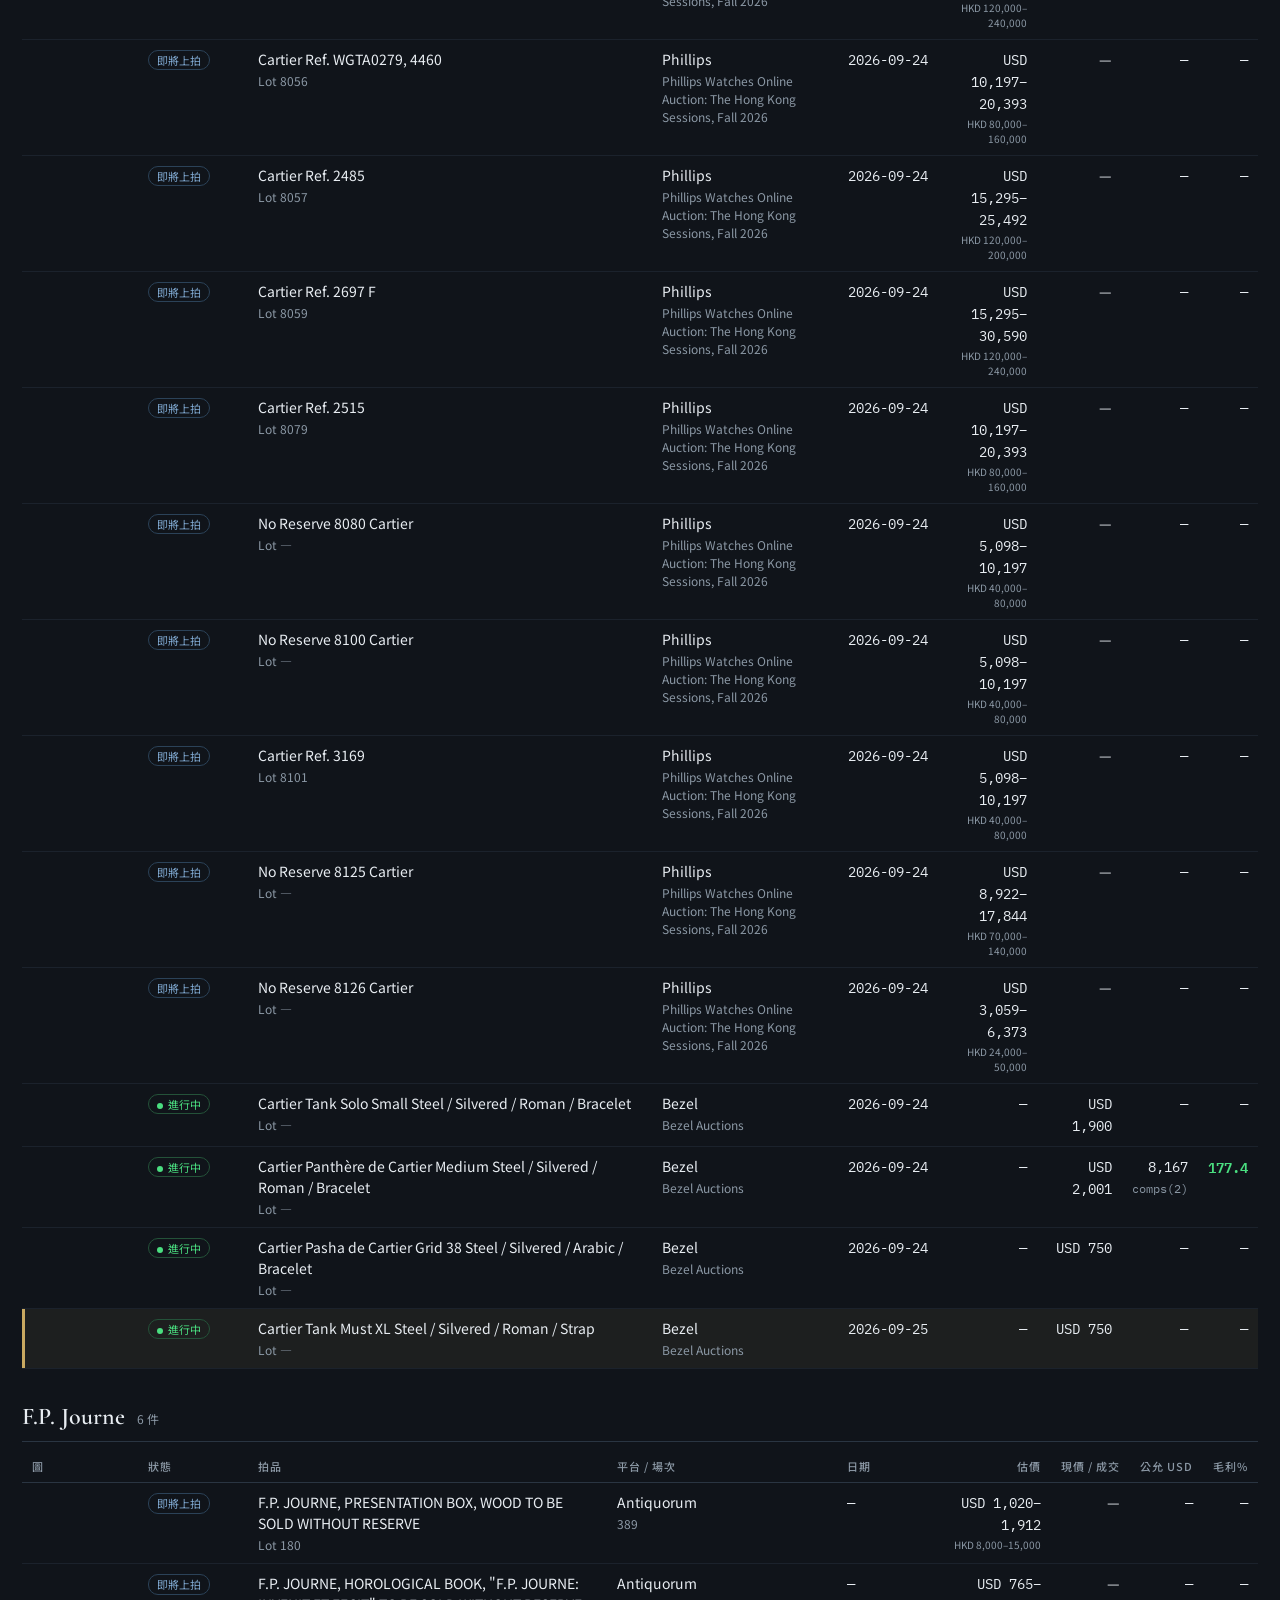
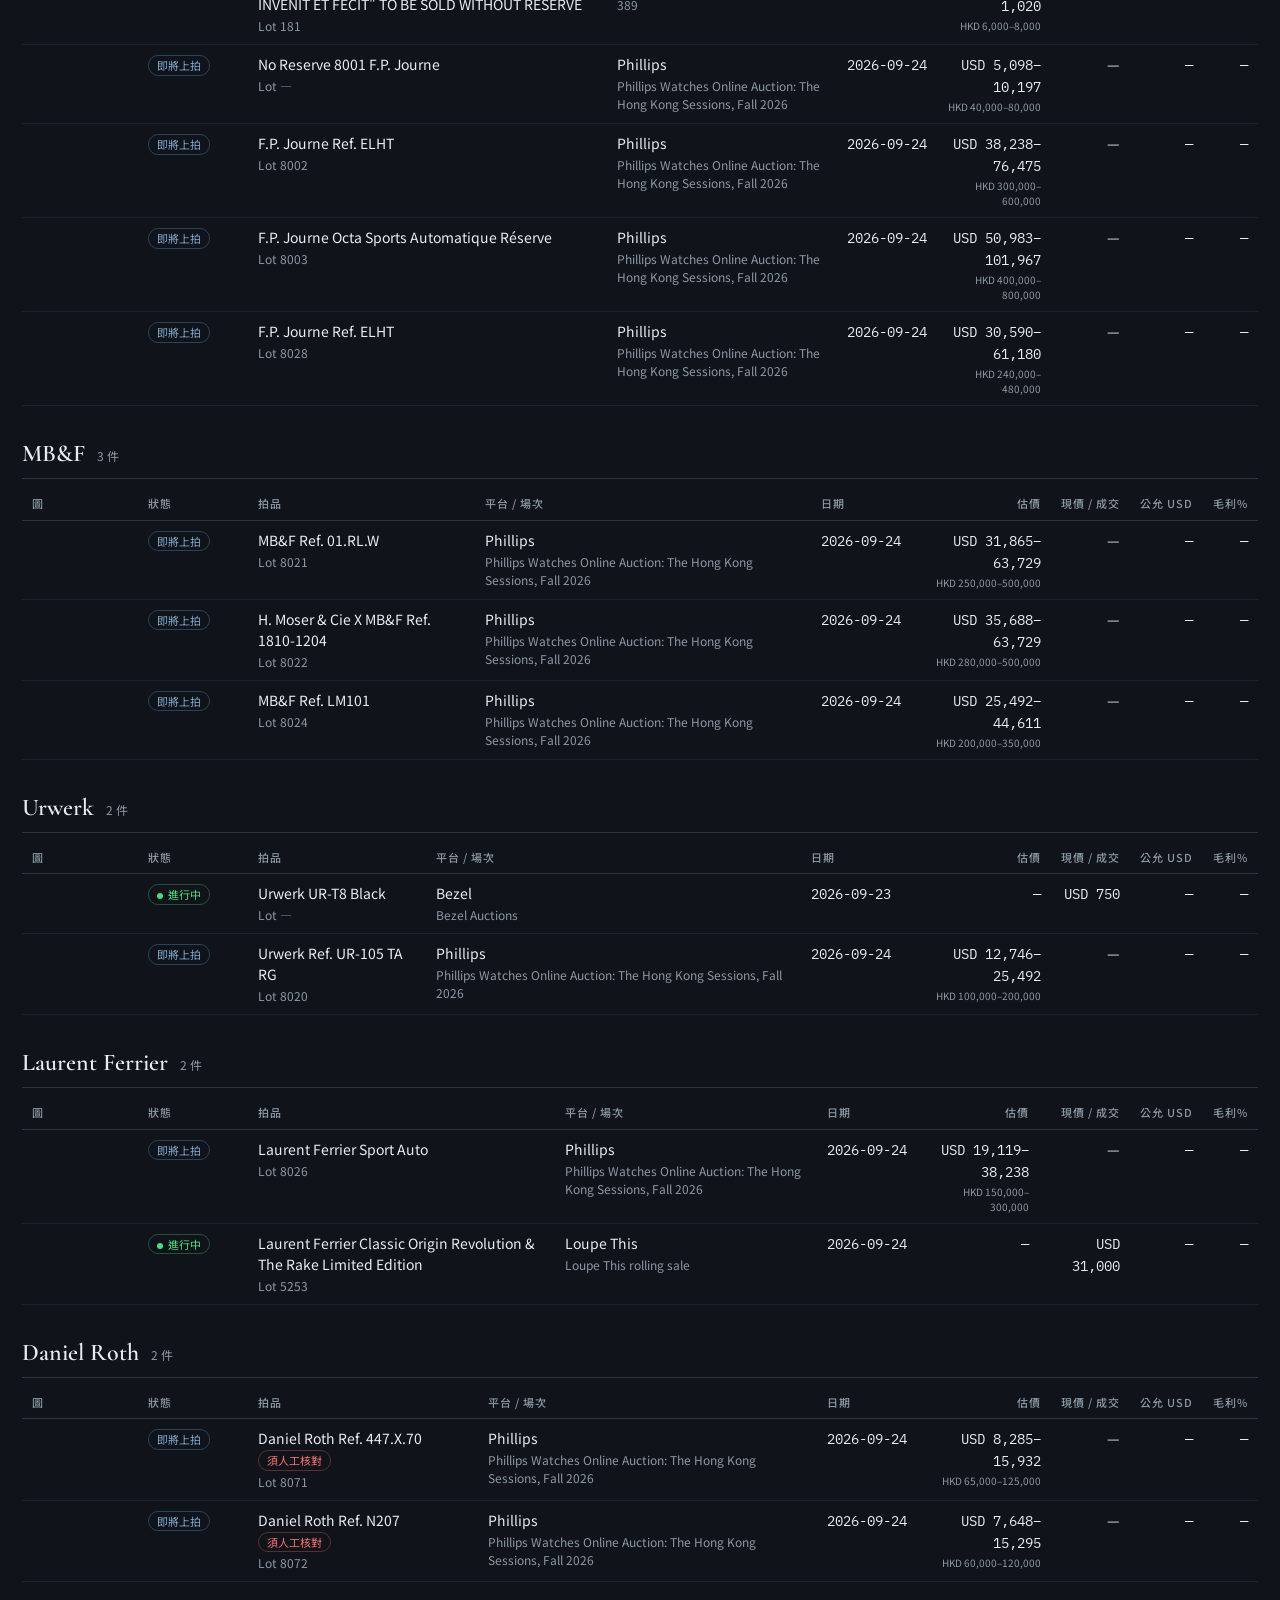
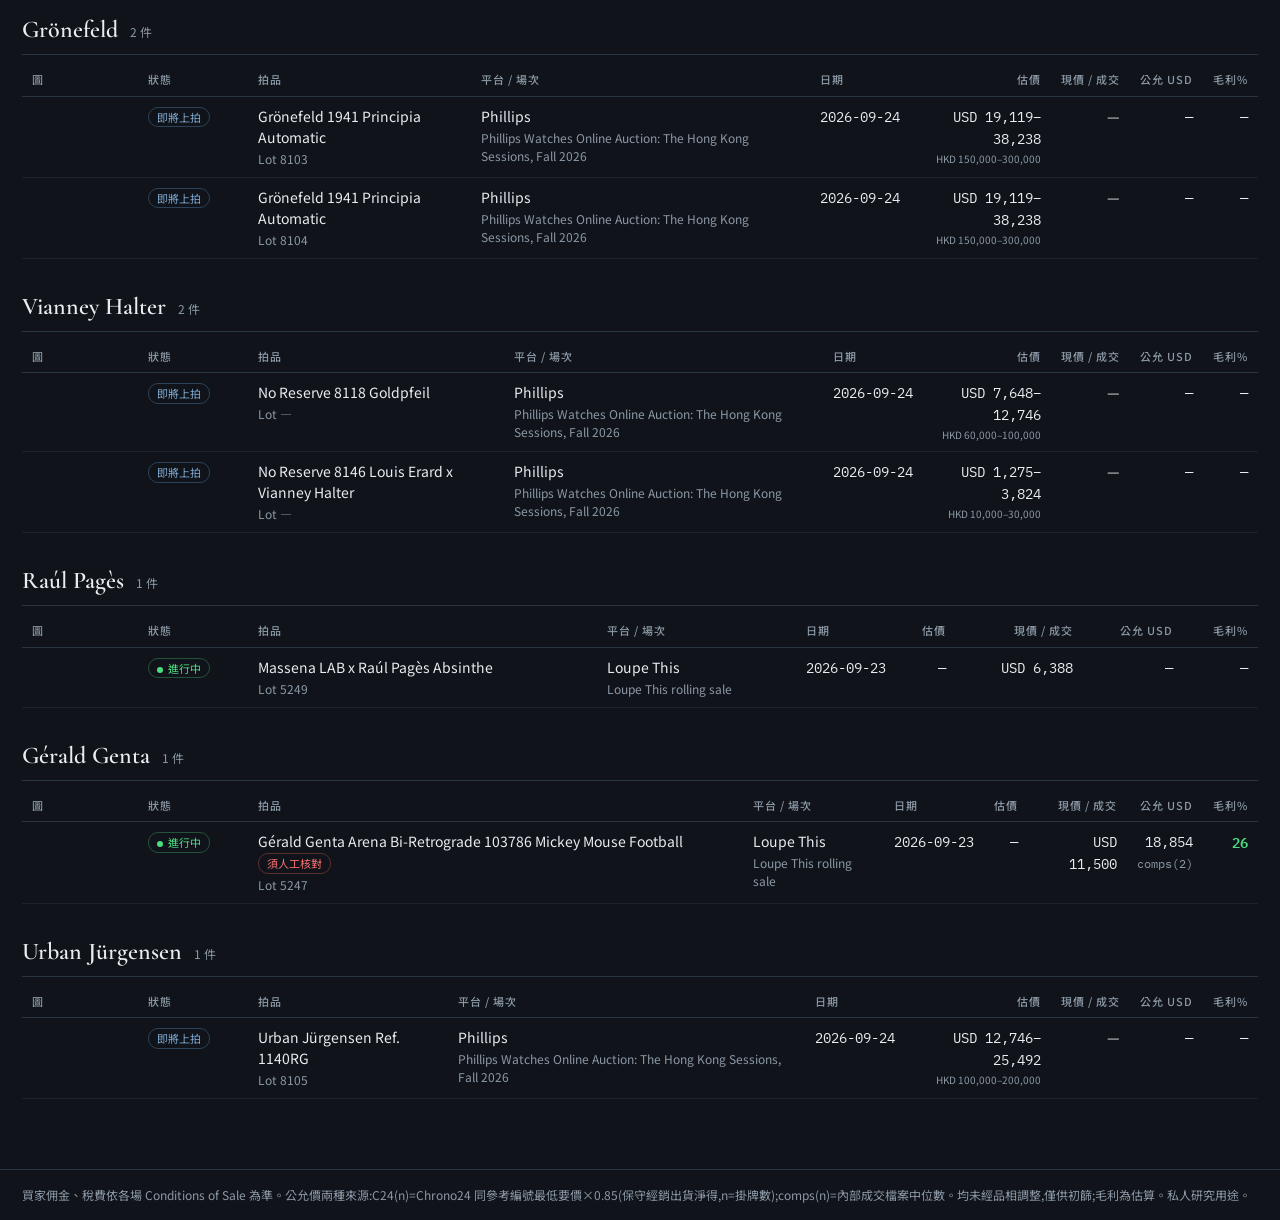
==== commit 1f1149e9: "fix: correct arbitrage scoring and native currency display" ====
--- a/docs/index.html
+++ b/docs/index.html
@@ -238,7 +238,12 @@
         }else est=native;
       }
       let px='—',cls='',pxSub='';
-      if(l.current_bid!=null){px=`USD ${fmt(l.current_bid)}`;cls='mono';}
+      if(l.current_bid!=null){
+        const native=`${l.estimate_currency||'幣種未提供'} ${fmt(l.current_bid)}`;
+        if(l.estimate_currency&&l.estimate_currency!=='USD'&&l.current_bid_usd!=null){px=`USD ${fmt(l.current_bid_usd)}`;pxSub=native;}
+        else px=native;
+        cls='mono';
+      }
       else if(l.sold_price!=null){
         const native=`${l.estimate_currency} ${fmt(l.sold_price)}`;
         if(l.estimate_currency&&l.estimate_currency!=='USD'&&l.sold_usd!=null){px=`USD ${fmt(l.sold_usd)}`;pxSub=native;}
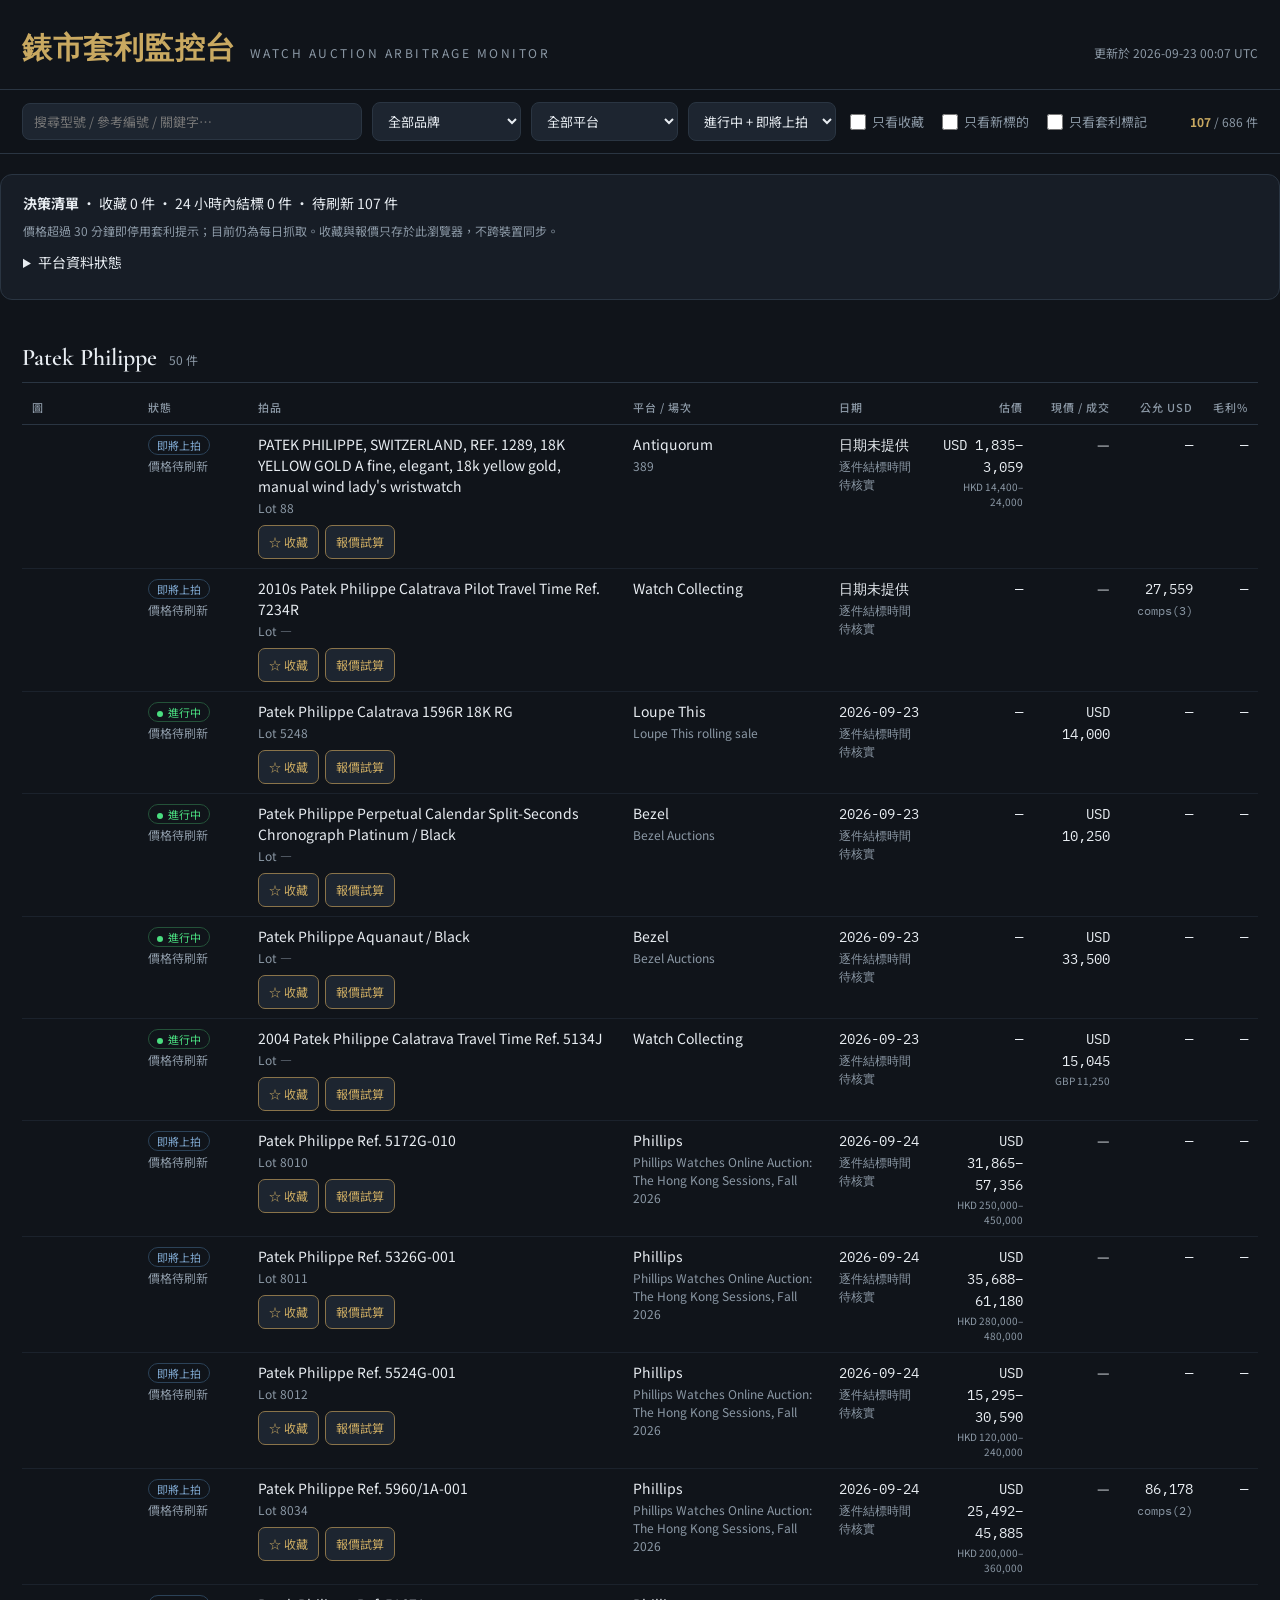
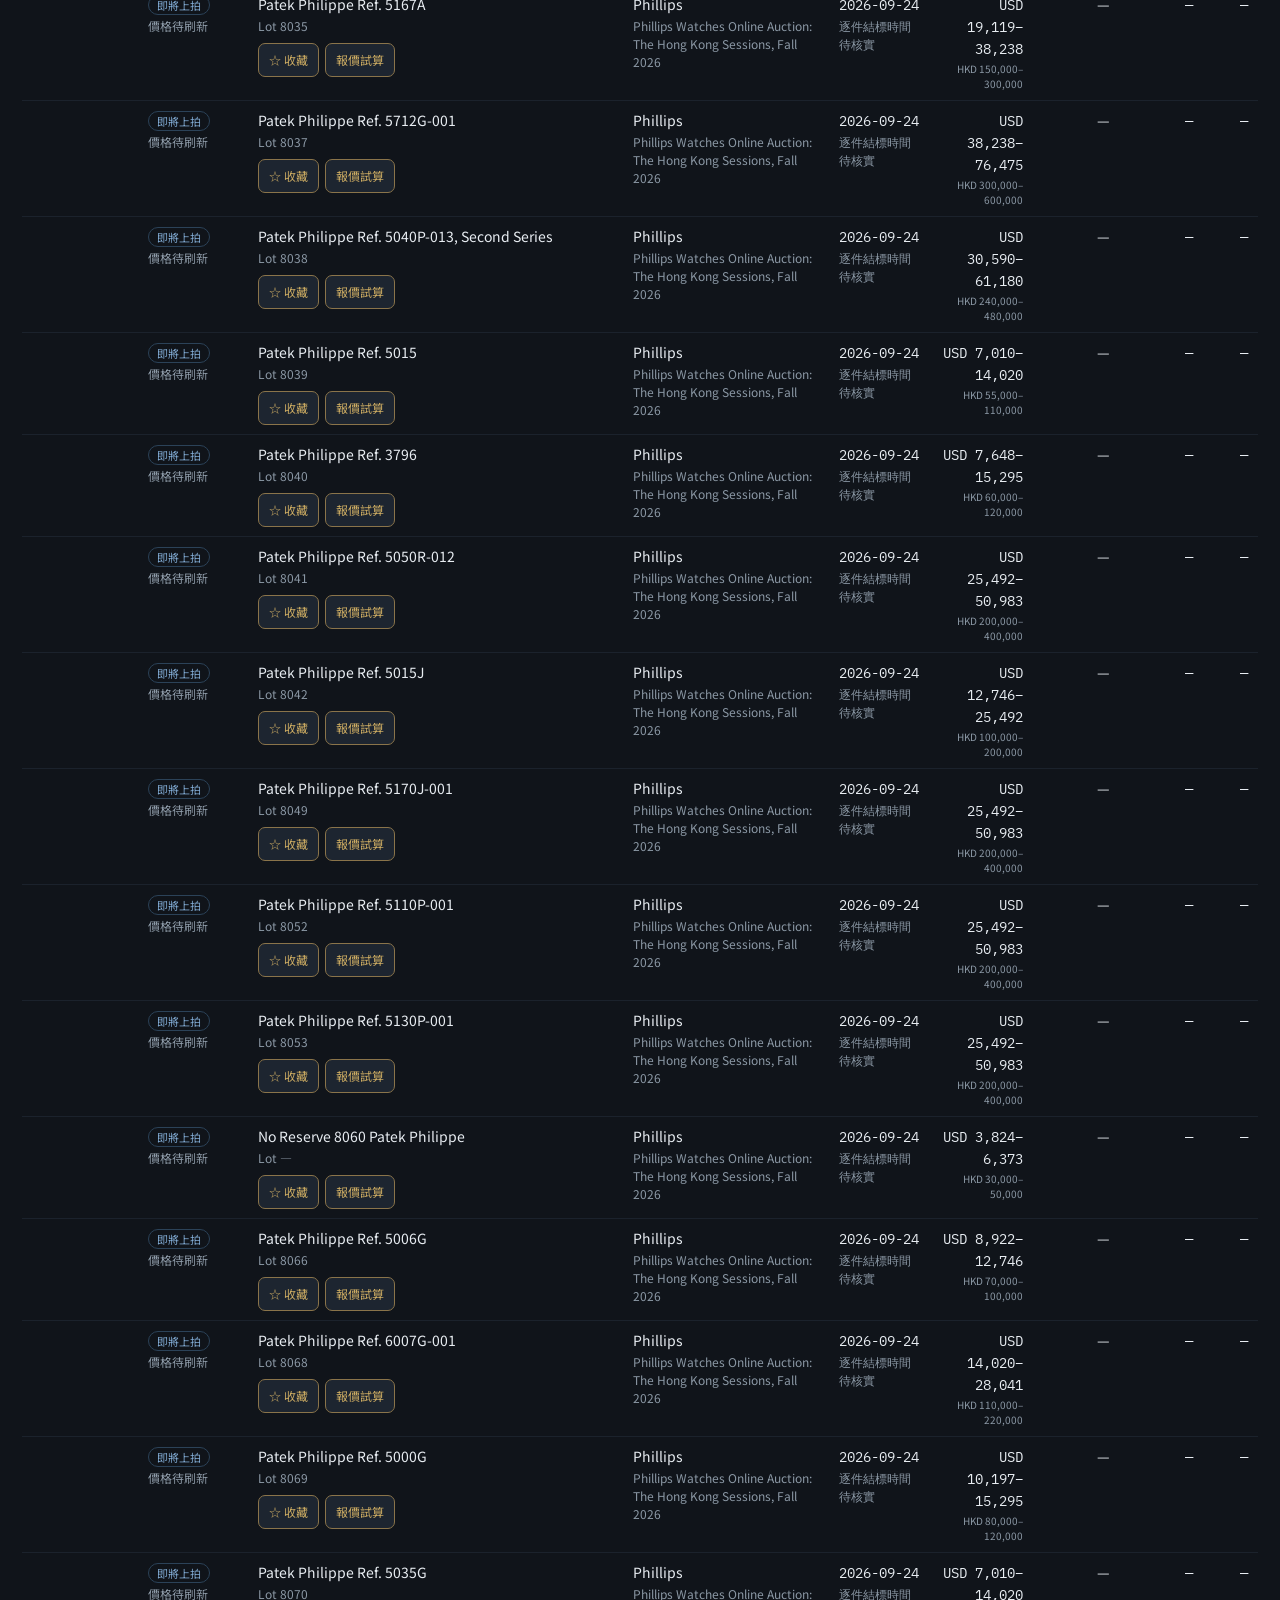
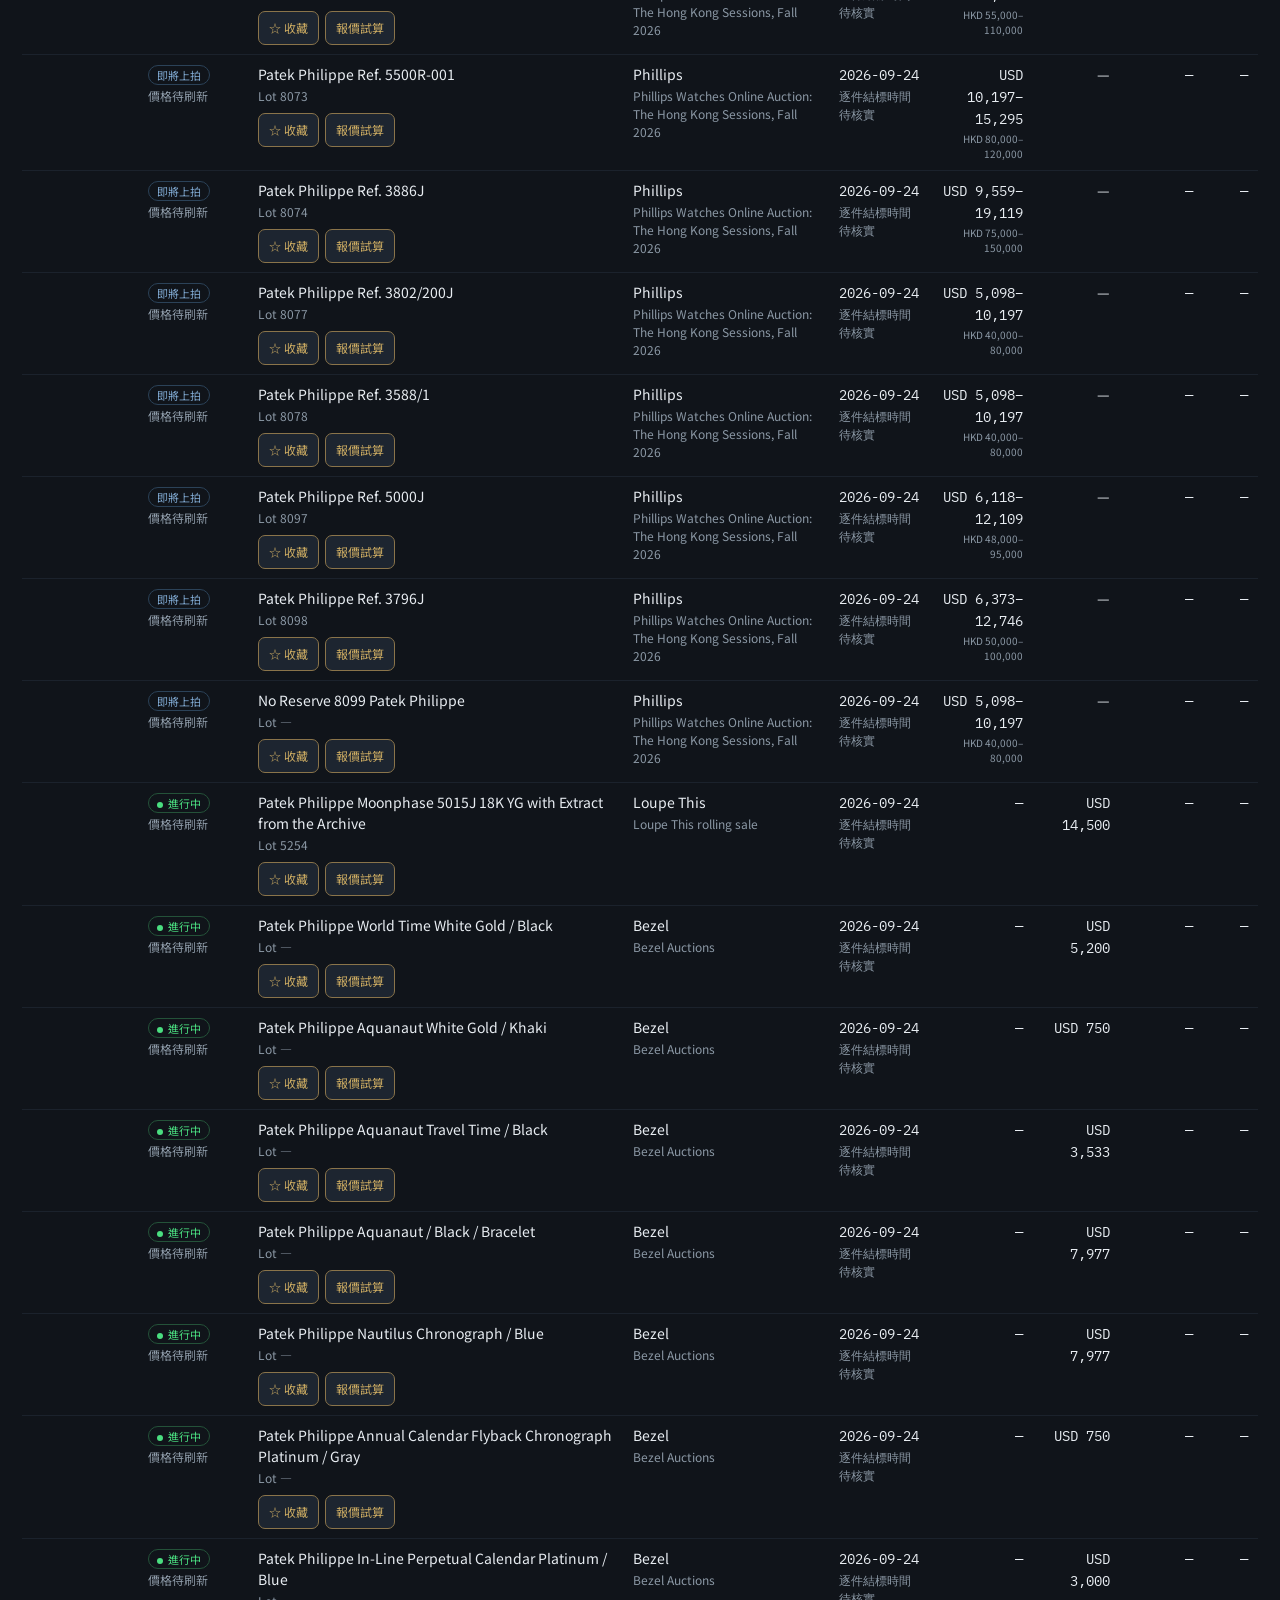
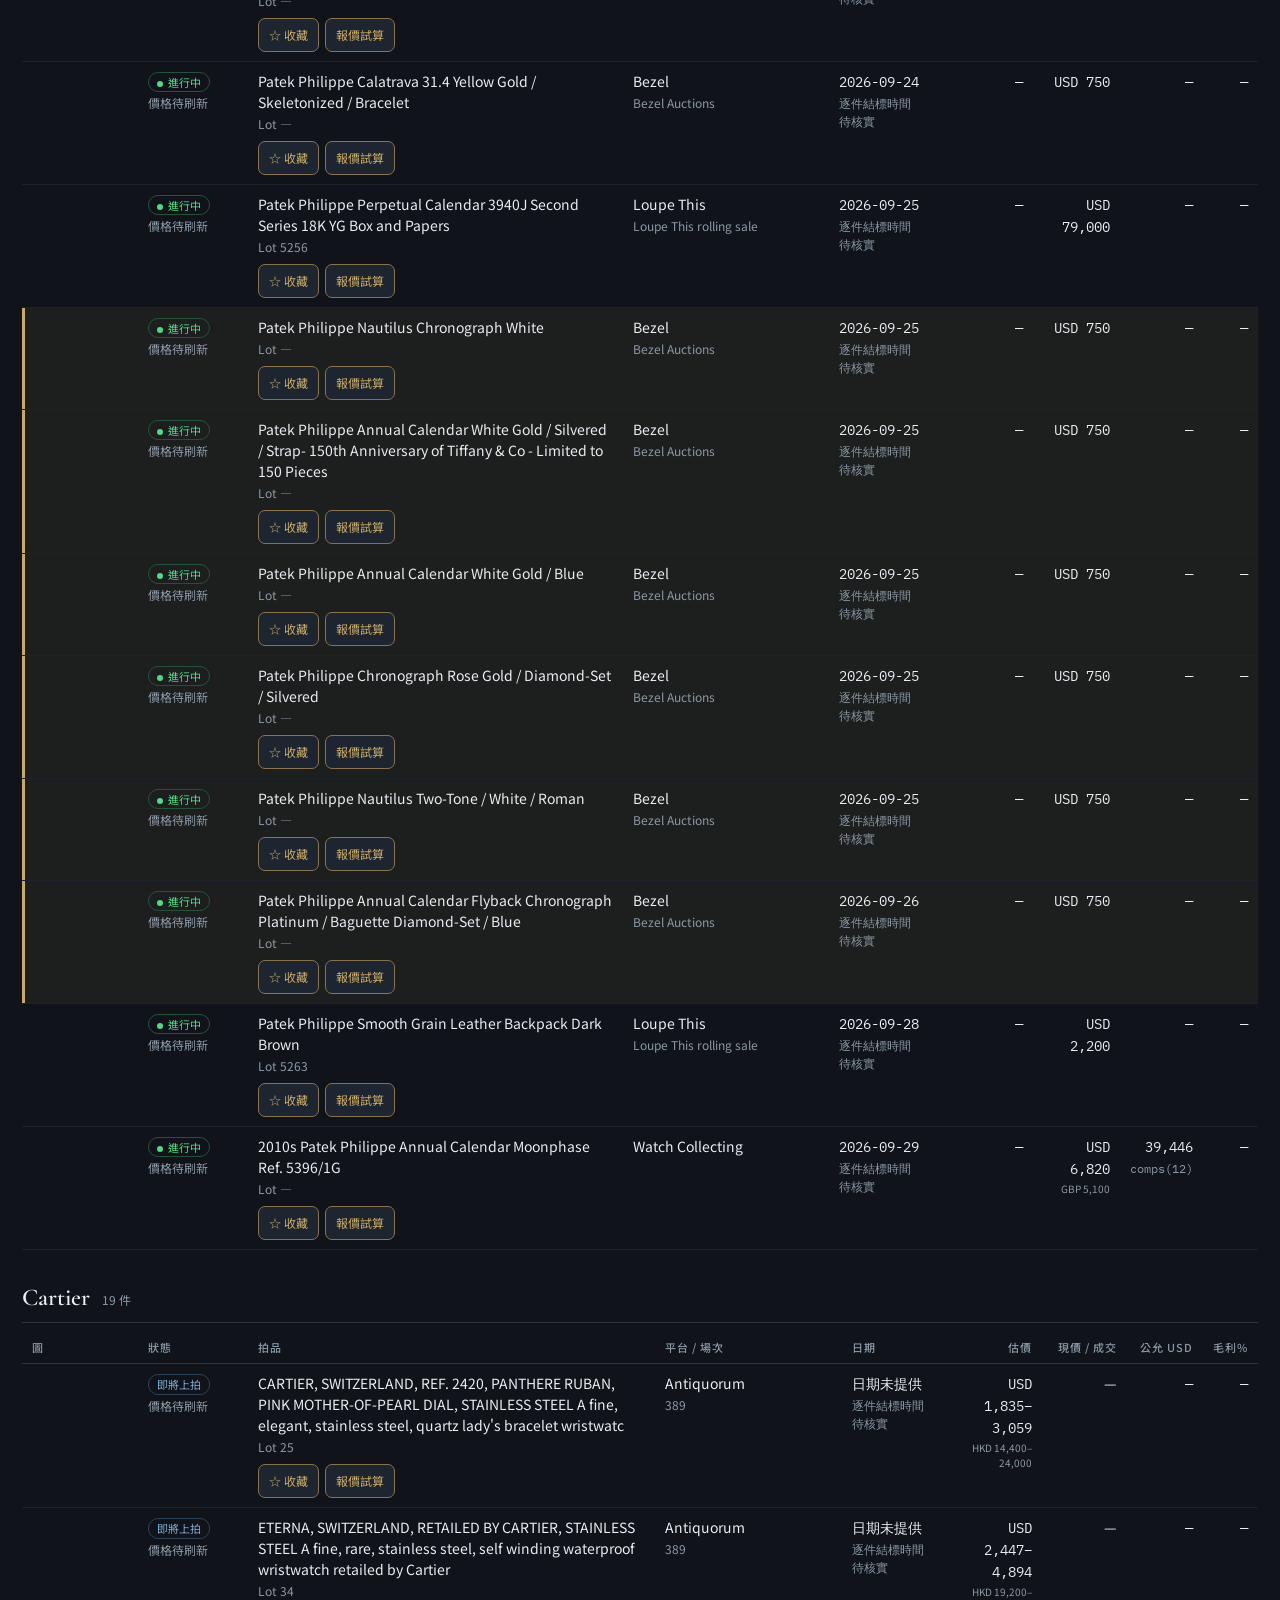
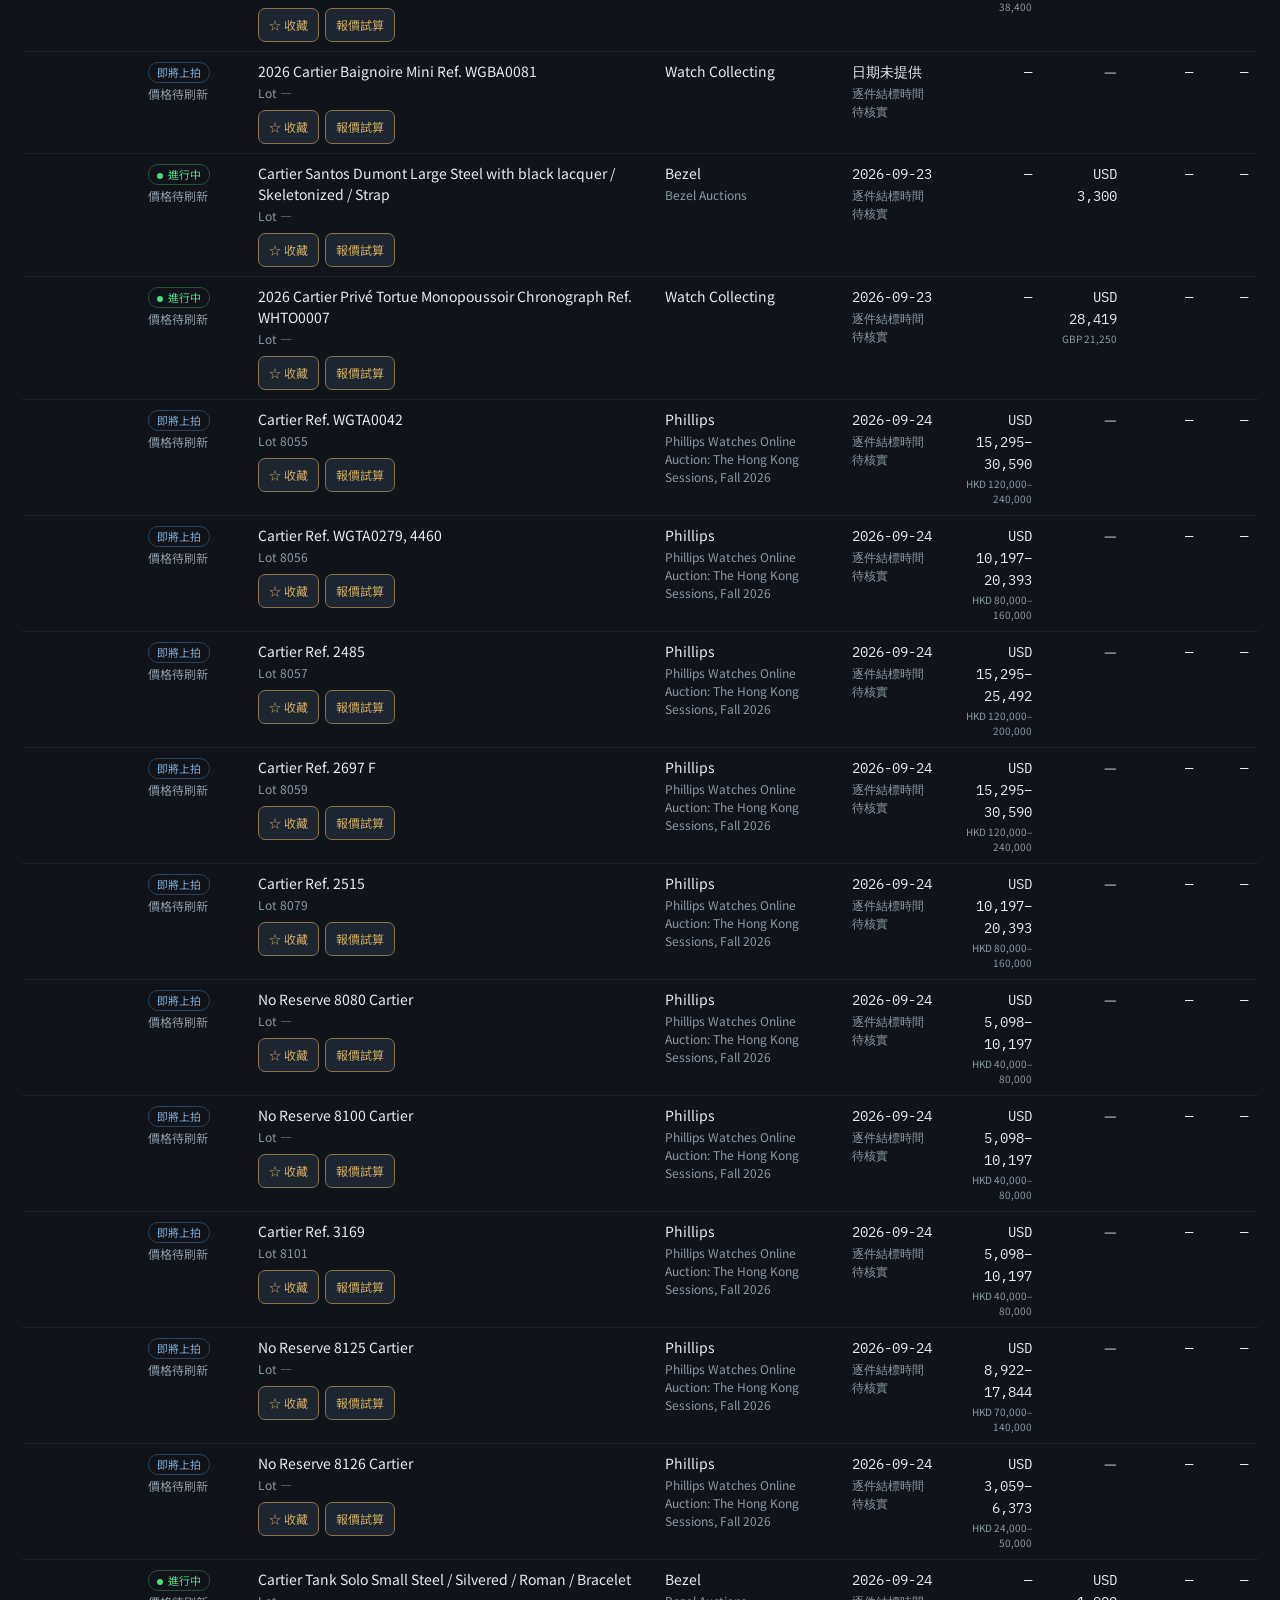
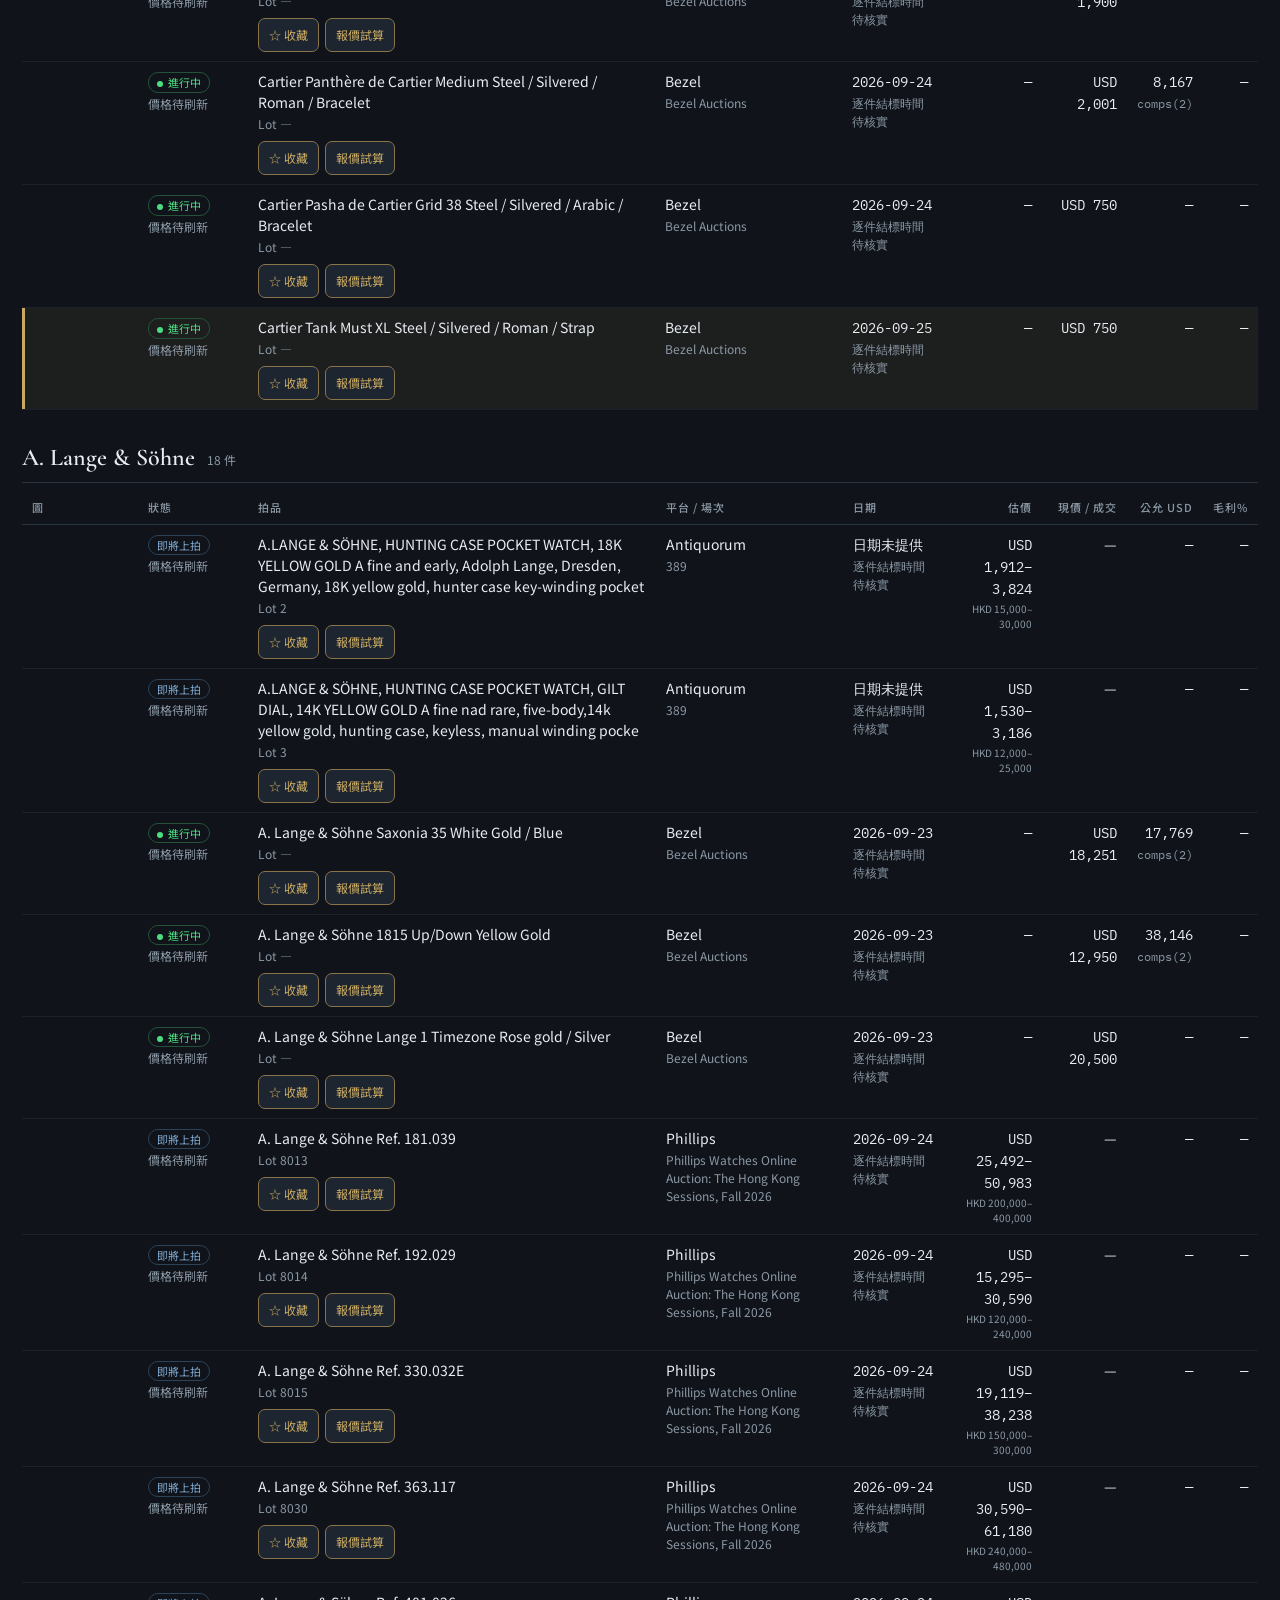
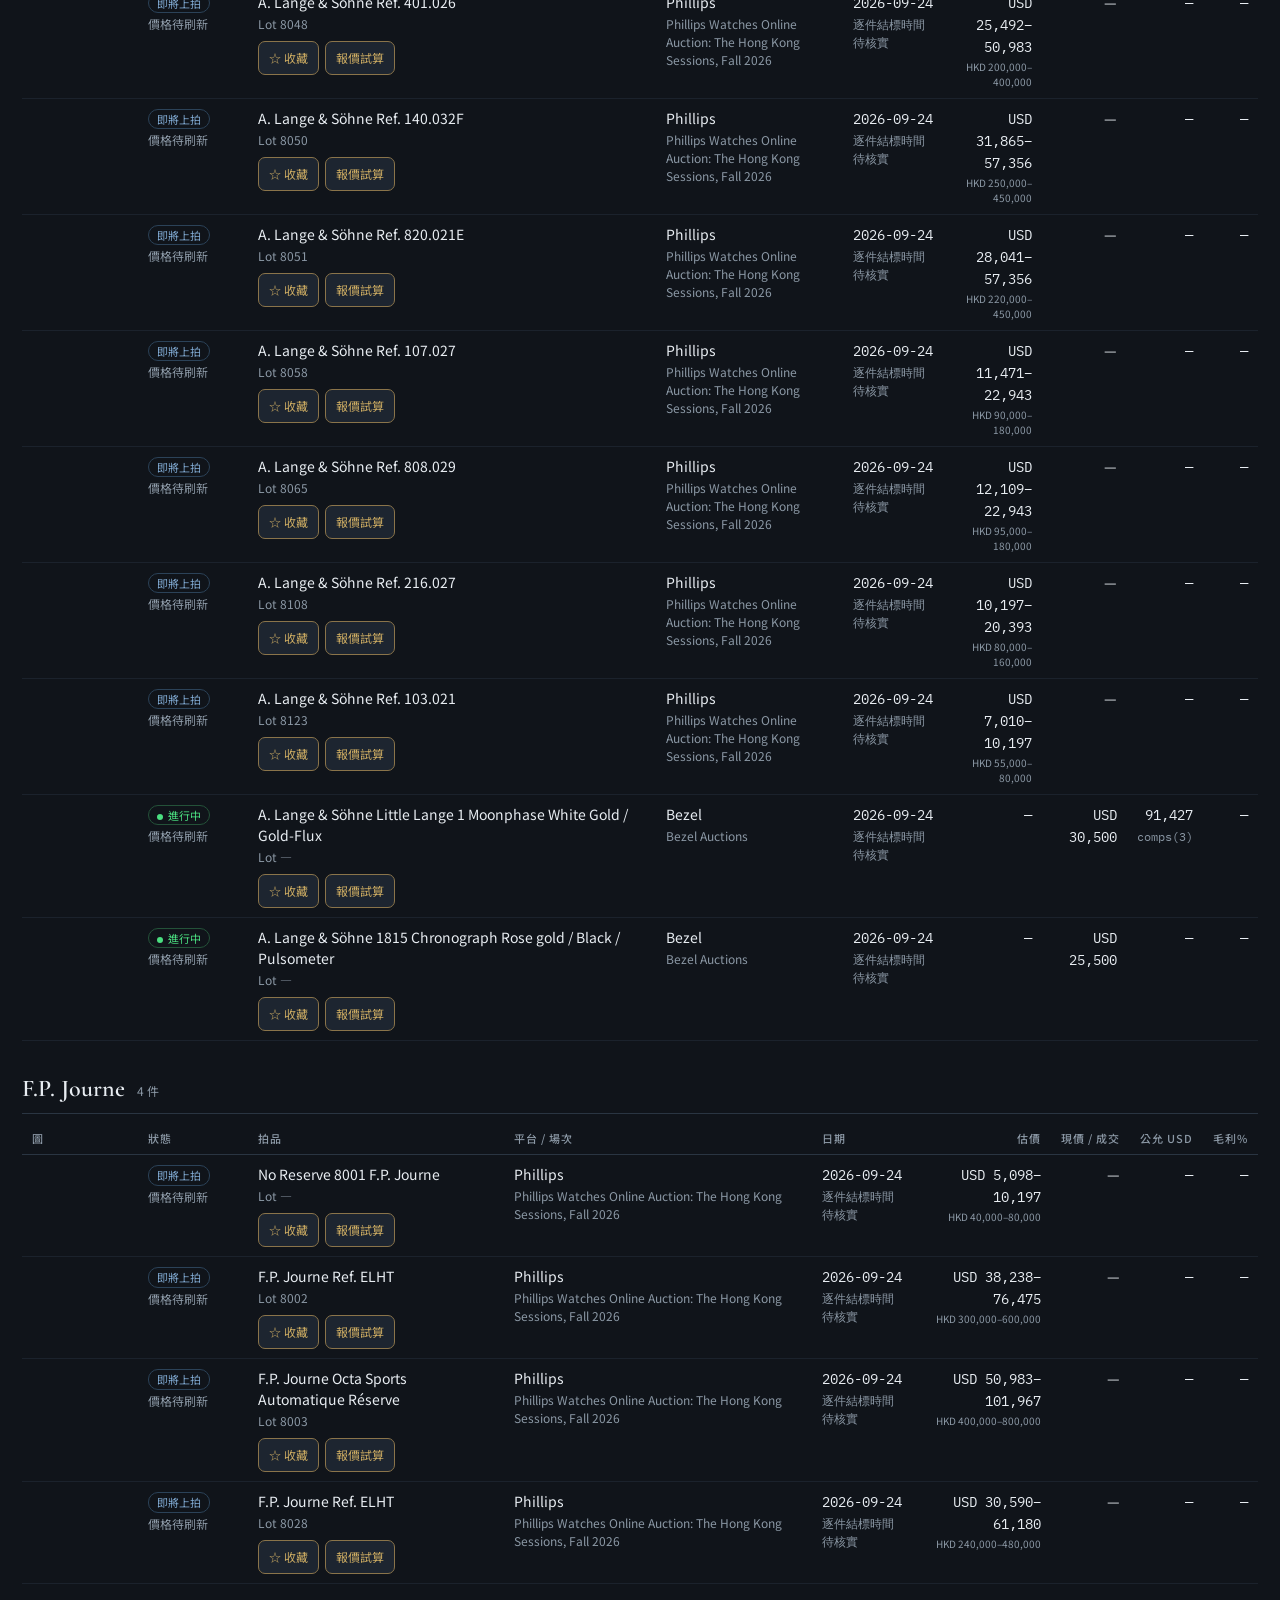
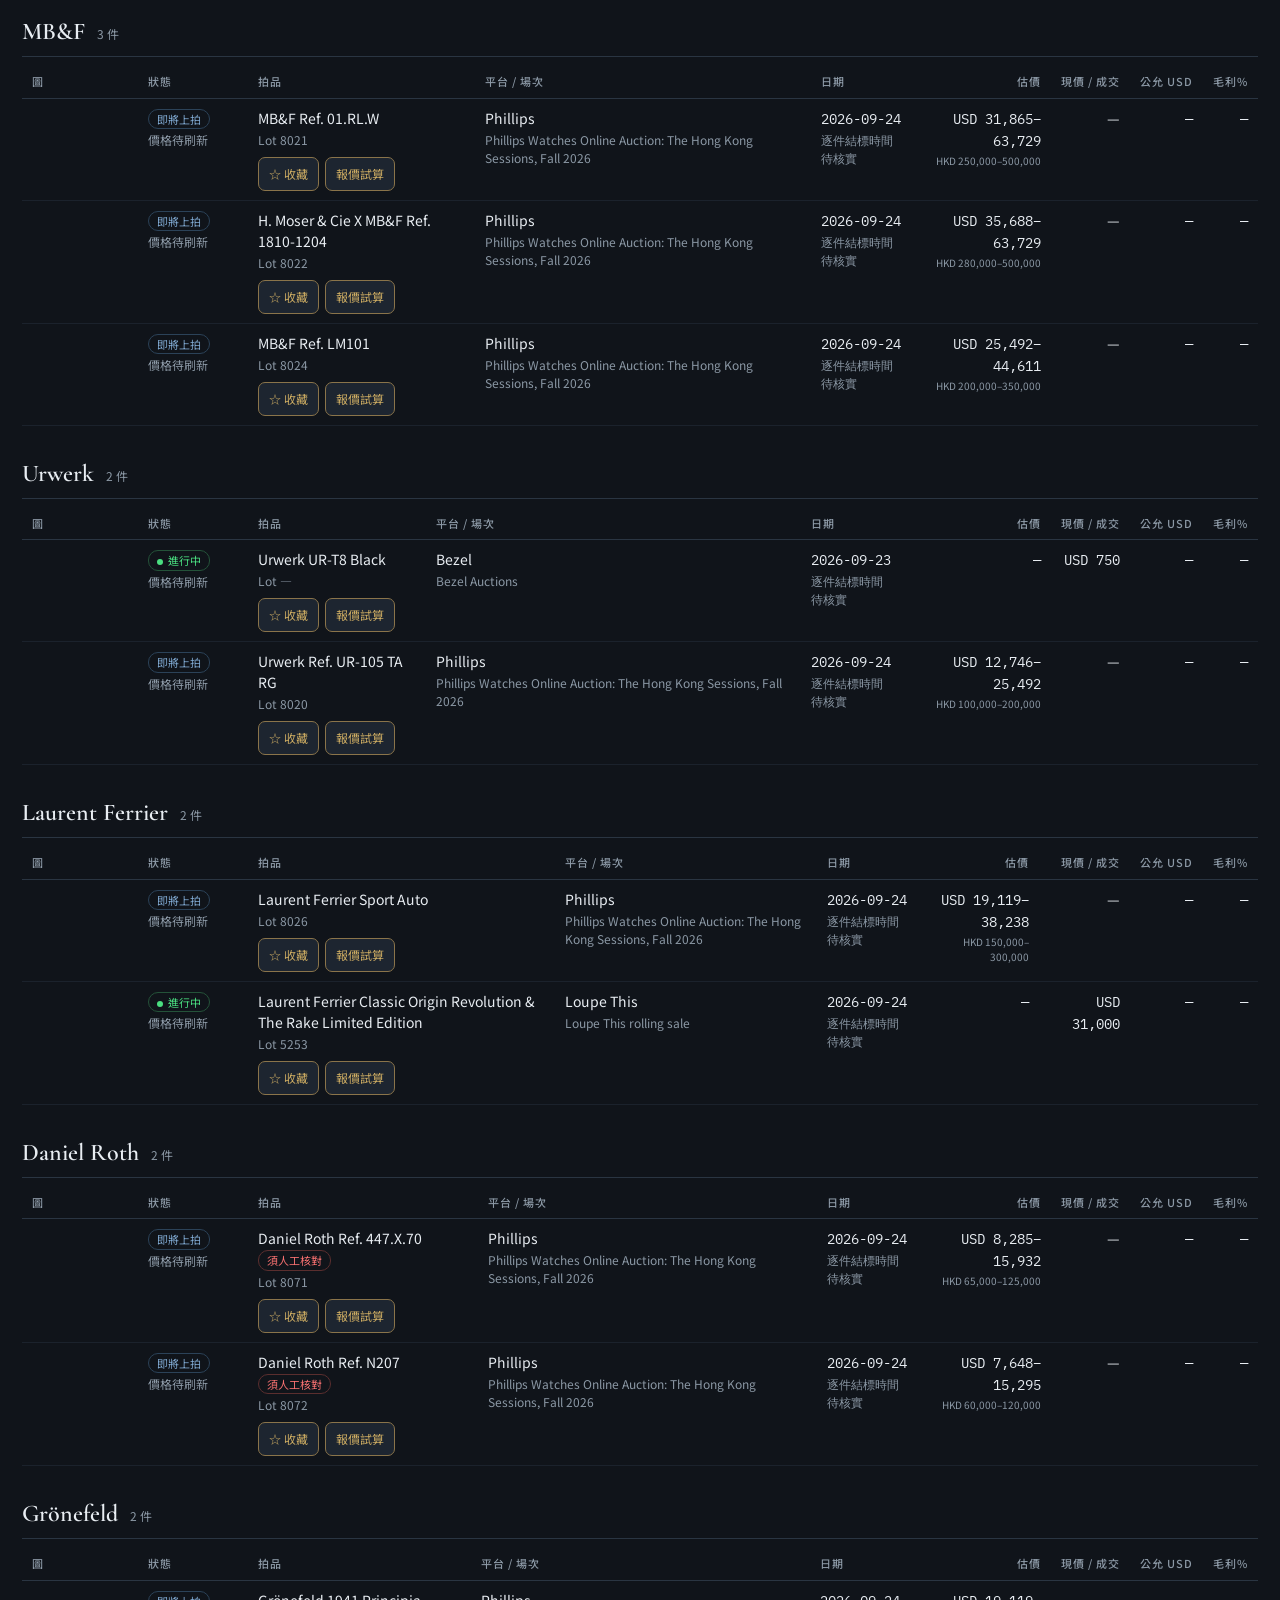
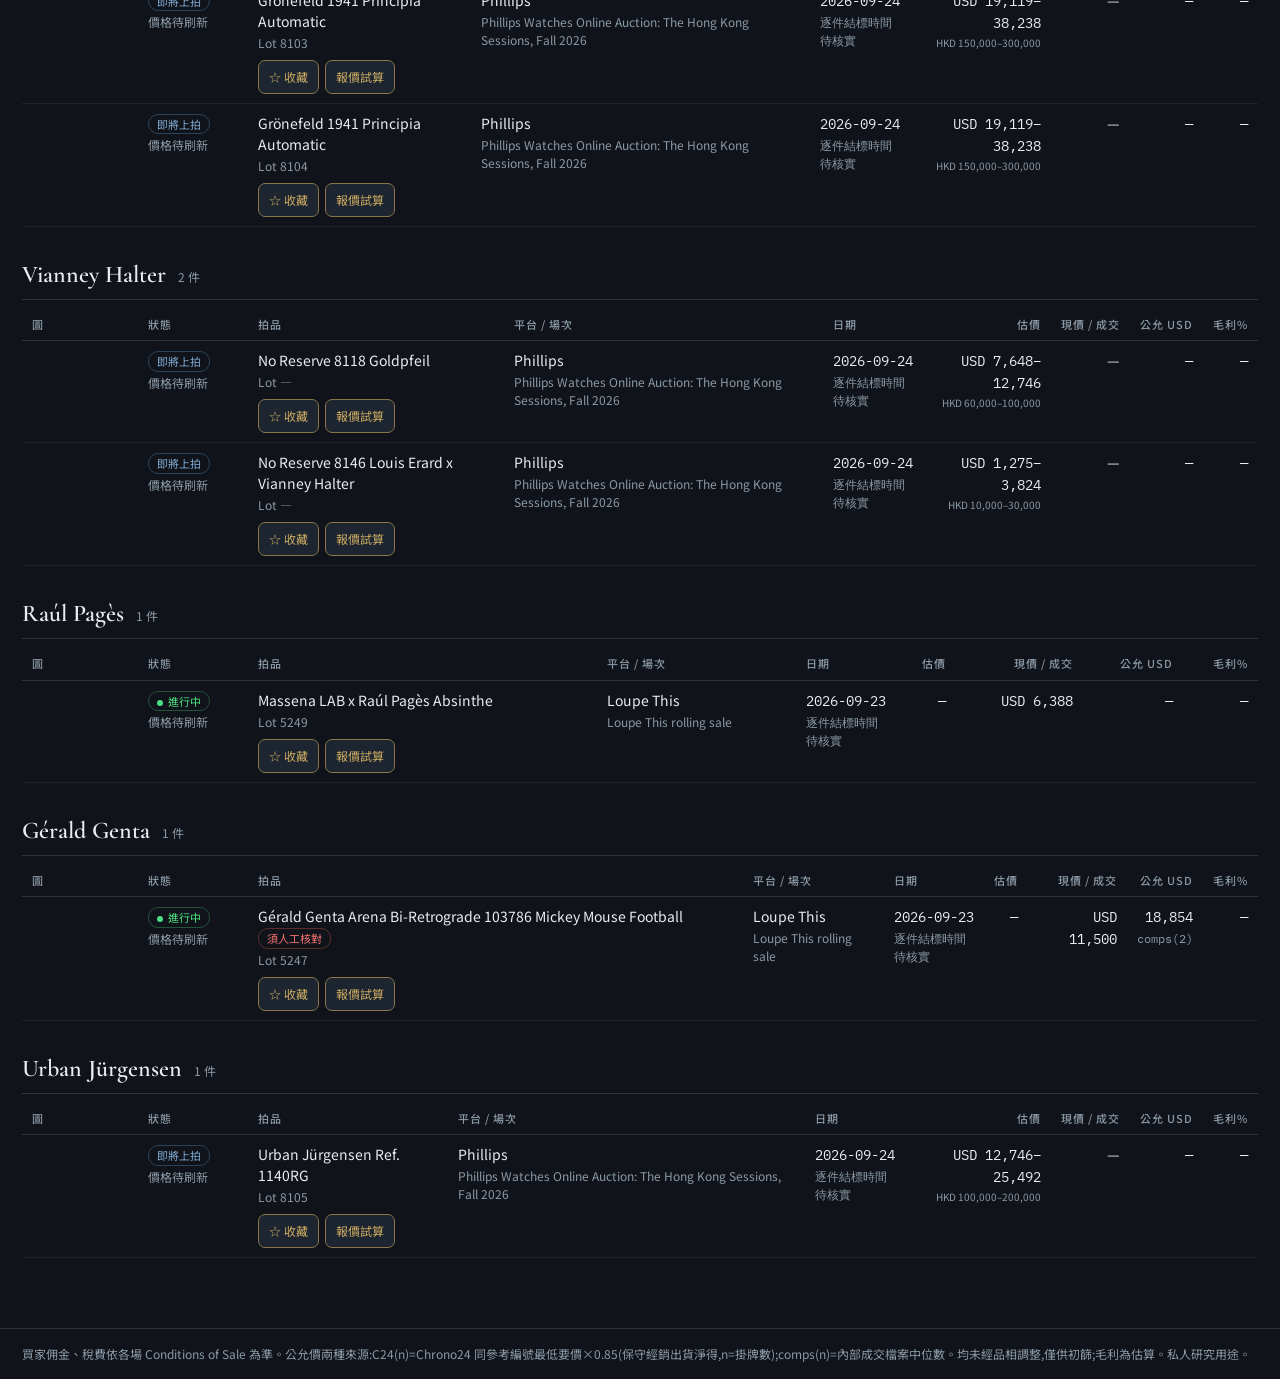
==== commit c9a1ee8e: "feat: add private bidding dashboard and exclude standalone accessories" ====
--- a/docs/index.html
+++ b/docs/index.html
@@ -127,6 +127,12 @@
   footer{padding:14px 16px;font-size:11px;line-height:1.6}
 }
 @media (prefers-reduced-motion: reduce){.chip.live::before{animation:none}}
+.decision{max-width:1400px;margin:20px auto 0;padding:18px 22px;background:var(--panel);border:1px solid var(--line);border-radius:12px}
+.decision p{margin-top:8px}.decision a{color:var(--gold)}#health{margin-top:12px;overflow-wrap:anywhere}summary{cursor:pointer}
+button{background:var(--panel2);color:var(--gold);border:1px solid var(--gold-dim);border-radius:7px;padding:7px 10px;cursor:pointer;font:inherit}button:focus-visible{outline:2px solid var(--gold)}
+.actions{display:flex;flex-wrap:wrap;gap:6px;margin-top:8px}.actions button{font-size:12px}
+dialog{margin:auto;background:var(--panel);color:var(--text);border:1px solid var(--gold-dim);border-radius:14px;padding:22px;width:min(620px,94vw);max-height:90vh;overflow:auto}dialog::backdrop{background:#000b}dialog h2{margin:14px 0}#quoteFields{display:grid;grid-template-columns:repeat(2,minmax(0,1fr));gap:14px;margin:20px 0}#quoteFields label{display:grid;gap:6px;font-size:12px}#quoteFields input{width:100%;min-width:0;background:var(--ink);color:var(--text);padding:10px;border:1px solid var(--line);border-radius:6px;font-size:16px}#quoteResult{margin-top:18px;line-height:1.8}
+@media(max-width:760px){.decision{margin:14px;padding:14px}.cell.c-date .val{white-space:normal}.controls{position:static}.controls select{flex:1 1 28%;min-width:90px}}
 </style>
 </head>
 <body>
@@ -149,30 +155,35 @@
       <option value="past">過往成交(參考價)</option>
       <option value="">全部</option>
     </select>
+    <label class="toggle"><input type="checkbox" id="favoritesOnly">只看收藏</label>
     <label class="toggle"><input type="checkbox" id="newOnly">只看新標的</label>
     <label class="toggle"><input type="checkbox" id="flagOnly">只看套利標記</label>
     <span class="stats" id="stats"></span>
   </div>
 </div>
 
+<section class="decision" aria-label="決策概覽"><div id="overview"></div><details id="health"></details><p id="privacyNotice" class="sub" role="status"></p></section>
 <main id="main"></main>
+<dialog id="quoteDialog" aria-labelledby="quoteTitle"><button id="quoteClose" type="button">關閉</button><h2 id="quoteTitle"></h2><p id="quoteContext" class="sub"></p><form id="quoteForm"><div id="quoteFields"></div><button type="submit">計算並儲存於本機</button></form><p id="quoteResult" role="status"></p></dialog>
 
 <footer>
   買家佣金、稅費依各場 Conditions of Sale 為準。公允價兩種來源:C24(n)=Chrono24 同參考編號最低要價×0.85(保守經銷出貨淨得,n=掛牌數);comps(n)=內部成交檔案中位數。均未經品相調整,僅供初篩;毛利為估算。私人研究用途。
 </footer>
 
+<script src="decision.js"></script>
 <script>
-let LOTS=[];
+let LOTS=[], META=null;
 const $=id=>document.getElementById(id);
 const fmt=(n)=>n==null?'—':Number(n).toLocaleString('en-US',{maximumFractionDigits:0});
 
 async function load(){
   try{
     const [lots,meta]=await Promise.all([
-      fetch('lots.json?_='+Date.now()).then(r=>r.json()),
+      fetch('lots.json?_='+Date.now()).then(r=>{if(!r.ok)throw new Error('HTTP '+r.status);return r.json()}),
       fetch('meta.json?_='+Date.now()).then(r=>r.json()).catch(()=>null)
     ]);
-    LOTS=lots;
+    if (!Array.isArray(lots)) throw new Error("Invalid lots");
+    LOTS=lots; META=meta;
     if(meta&&meta.updated_at) $('updated').textContent='更新於 '+meta.updated_at.slice(0,16).replace('T',' ')+' UTC';
     const bs=[...new Set(LOTS.map(l=>l.brand))].sort();
     const ps=[...new Set(LOTS.map(l=>l.platform))].sort();
@@ -197,6 +208,7 @@
 }
 
 function render(){
+  renderOverview(META);
   const q=$('q').value.trim().toLowerCase();
   const rows=LOTS.filter(l=>{
     if($('brand').value&&l.brand!==$('brand').value)return false;
@@ -205,8 +217,9 @@
     if(st==='active'&&l.status==='past')return false;
     if(st==='live'&&l.status!=='live')return false;
     if(st==='past'&&l.status!=='past')return false;
+    if($('favoritesOnly').checked&&!privateState.favorites.includes(l.lot_id))return false;
     if($('newOnly').checked&&!l.is_new)return false;
-    if($('flagOnly').checked&&!l.arb_flag)return false;
+    if($('flagOnly').checked&&(!l.arb_flag||!actionable(l)))return false;
     if(q&&!((l.title_raw||'')+' '+(l.auction_name||'')).toLowerCase().includes(q))return false;
     return true;
   });
@@ -220,7 +233,7 @@
   let html='';
   for(const b of order){
     const g=groups[b].sort((x,y)=>(x.status==='past')-(y.status==='past')||(x.auction_date||'').localeCompare(y.auction_date||''));
-    html+=`<div class="brand-head"><h2>${b}</h2><span class="n">${g.length} 件</span></div>
+    html+=`<div class="brand-head"><h2>${esc(b)}</h2><span class="n">${g.length} 件</span></div>
     <div class="tbl"><div class="thead"><div class="trow">
       <div class="cell c-img">圖</div>
       <div class="cell c-status">狀態</div><div class="cell c-title">拍品</div><div class="cell c-platform">平台 / 場次</div>
@@ -231,7 +244,7 @@
     for(const l of g){
       let est='—',estSub='';
       if(l.estimate_low){
-        const native=`${l.estimate_currency} ${fmt(l.estimate_low)}–${fmt(l.estimate_high)}`;
+        const native=`${esc(l.estimate_currency)} ${fmt(l.estimate_low)}–${fmt(l.estimate_high)}`;
         if(l.estimate_currency&&l.estimate_currency!=='USD'&&l.estimate_low_usd!=null&&l.estimate_high_usd!=null){
           est=`USD ${fmt(l.estimate_low_usd)}–${fmt(l.estimate_high_usd)}`; // 每日 build 時以最新匯率換算
           estSub=native;
@@ -239,31 +252,32 @@
       }
       let px='—',cls='',pxSub='';
       if(l.current_bid!=null){
-        const native=`${l.estimate_currency||'幣種未提供'} ${fmt(l.current_bid)}`;
+        const native=`${esc(l.estimate_currency||'幣種未提供')} ${fmt(l.current_bid)}`;
         if(l.estimate_currency&&l.estimate_currency!=='USD'&&l.current_bid_usd!=null){px=`USD ${fmt(l.current_bid_usd)}`;pxSub=native;}
         else px=native;
         cls='mono';
       }
       else if(l.sold_price!=null){
-        const native=`${l.estimate_currency} ${fmt(l.sold_price)}`;
+        const native=`${esc(l.estimate_currency)} ${fmt(l.sold_price)}`;
         if(l.estimate_currency&&l.estimate_currency!=='USD'&&l.sold_usd!=null){px=`USD ${fmt(l.sold_usd)}`;pxSub=native;}
         else px=native;
         cls='mono sold';
       }
-      const mr=l.arb_margin_pct!=null?`<span class="${l.arb_margin_pct>0?'margin-pos':''}">${l.arb_margin_pct}</span>`:'—';
-      const fvSrc=l.fair_value_source?`<div class="sub">${l.fair_value_source}${l.c24_count?` · ${l.c24_count}掛牌`:''}</div>`:'';
+      const mr=actionable(l)&&l.arb_margin_pct!=null?`<span class="${l.arb_margin_pct>0?'margin-pos':''}">${l.arb_margin_pct}</span>`:'—';
+      const fvSrc=l.fair_value_source?`<div class="sub">${esc(l.fair_value_source)}${l.c24_count?` · ${l.c24_count}掛牌`:''}</div>`:'';
       const fv=l.fair_value_usd!=null?`${fmt(l.fair_value_usd)}${fvSrc}`:'—';
       const rev=l.manual_review?' <span class="chip review">須人工核對</span>':'';
       const thumb=l.image_url
-        ?`<a href="${l.source_url}" target="_blank" rel="noopener"><img class="thumb" loading="lazy" src="${imgUrl(l,240)}" data-large="${imgUrl(l,800)}" alt="" onerror="this.style.display='none'"></a>`
+        ?`<a href="${safeUrl(l.source_url)}" target="_blank" rel="noopener"><img class="thumb" loading="lazy" src="${safeUrl(imgUrl(l,240))}" data-large="${safeUrl(imgUrl(l,800))}" alt="" onerror="this.style.display='none'"></a>`
         :'<div class="thumb thumb-empty"></div>';
-      html+=`<div class="lot st-${l.status}${l.is_new?' newlot':''}">
+      html+=`<div class="lot st-${['live','past','upcoming'].includes(l.status)?l.status:'upcoming'}${l.is_new?' newlot':''}">
         <div class="cell c-img">${thumb}</div>
-        <div class="cell c-status">${statusChip(l)}</div>
-        <div class="cell c-title title-cell"><a href="${l.source_url}" target="_blank" rel="noopener">${l.title_raw||''}</a>${rev}
-          <div class="sub m-lot">Lot ${l.lot_number||'—'}</div></div>
-        <div class="cell c-platform">${l.platform}${l.auction_name&&l.auction_name!==l.platform?`<div class="sub">${l.auction_name}</div>`:''}</div>
-        <div class="cell c-date"><span class="lbl">日期</span><span class="val mono">${l.auction_date||'—'}</span></div>
+        <div class="cell c-status">${statusChip(l)}<div class="sub">${isFresh(l)?'30 分鐘內核驗':'價格待刷新'}</div></div>
+        <div class="cell c-title title-cell"><a href="${safeUrl(l.source_url)}" target="_blank" rel="noopener">${esc(l.title_raw||'')}</a>${rev}
+          <div class="sub m-lot">Lot ${esc(l.lot_number||'—')}</div>
+          <div class="actions"><button data-action="favorite" data-lot="${esc(l.lot_id)}" aria-pressed="${privateState.favorites.includes(l.lot_id)}">${privateState.favorites.includes(l.lot_id)?'★ 已收藏':'☆ 收藏'}</button><button data-action="quote" data-lot="${esc(l.lot_id)}">報價試算</button></div></div>
+        <div class="cell c-platform">${esc(l.platform)}${l.auction_name&&l.auction_name!==l.platform?`<div class="sub">${esc(l.auction_name)}</div>`:''}</div>
+        <div class="cell c-date"><span class="lbl">日期</span><span class="val mono">${timing(l)}</span></div>
         <div class="cell c-est num"><span class="lbl">估價</span><span class="val mono">${est}${estSub?`<span class="val-sub">${estSub}</span>`:''}</span></div>
         <div class="cell c-price num"><span class="lbl">${l.status==='past'?'成交價':'現價'}</span><span class="val ${cls}">${px}${pxSub?`<span class="val-sub">${pxSub}</span>`:''}</span></div>
         <div class="cell c-fv num"><span class="lbl">公允 USD</span><span class="val mono">${fv}</span></div>
@@ -275,7 +289,8 @@
   $('main').innerHTML=html||'<div class="empty">沒有符合條件的拍品。</div>';
 }
 
-['q','brand','platform','status','newOnly','flagOnly'].forEach(id=>$(id).addEventListener('input',render));
+['q','brand','platform','status','newOnly','flagOnly','favoritesOnly'].forEach(id=>$(id).addEventListener('input',render));
+setupDecision();
 load();
 
 // hover zoom preview (desktop only)
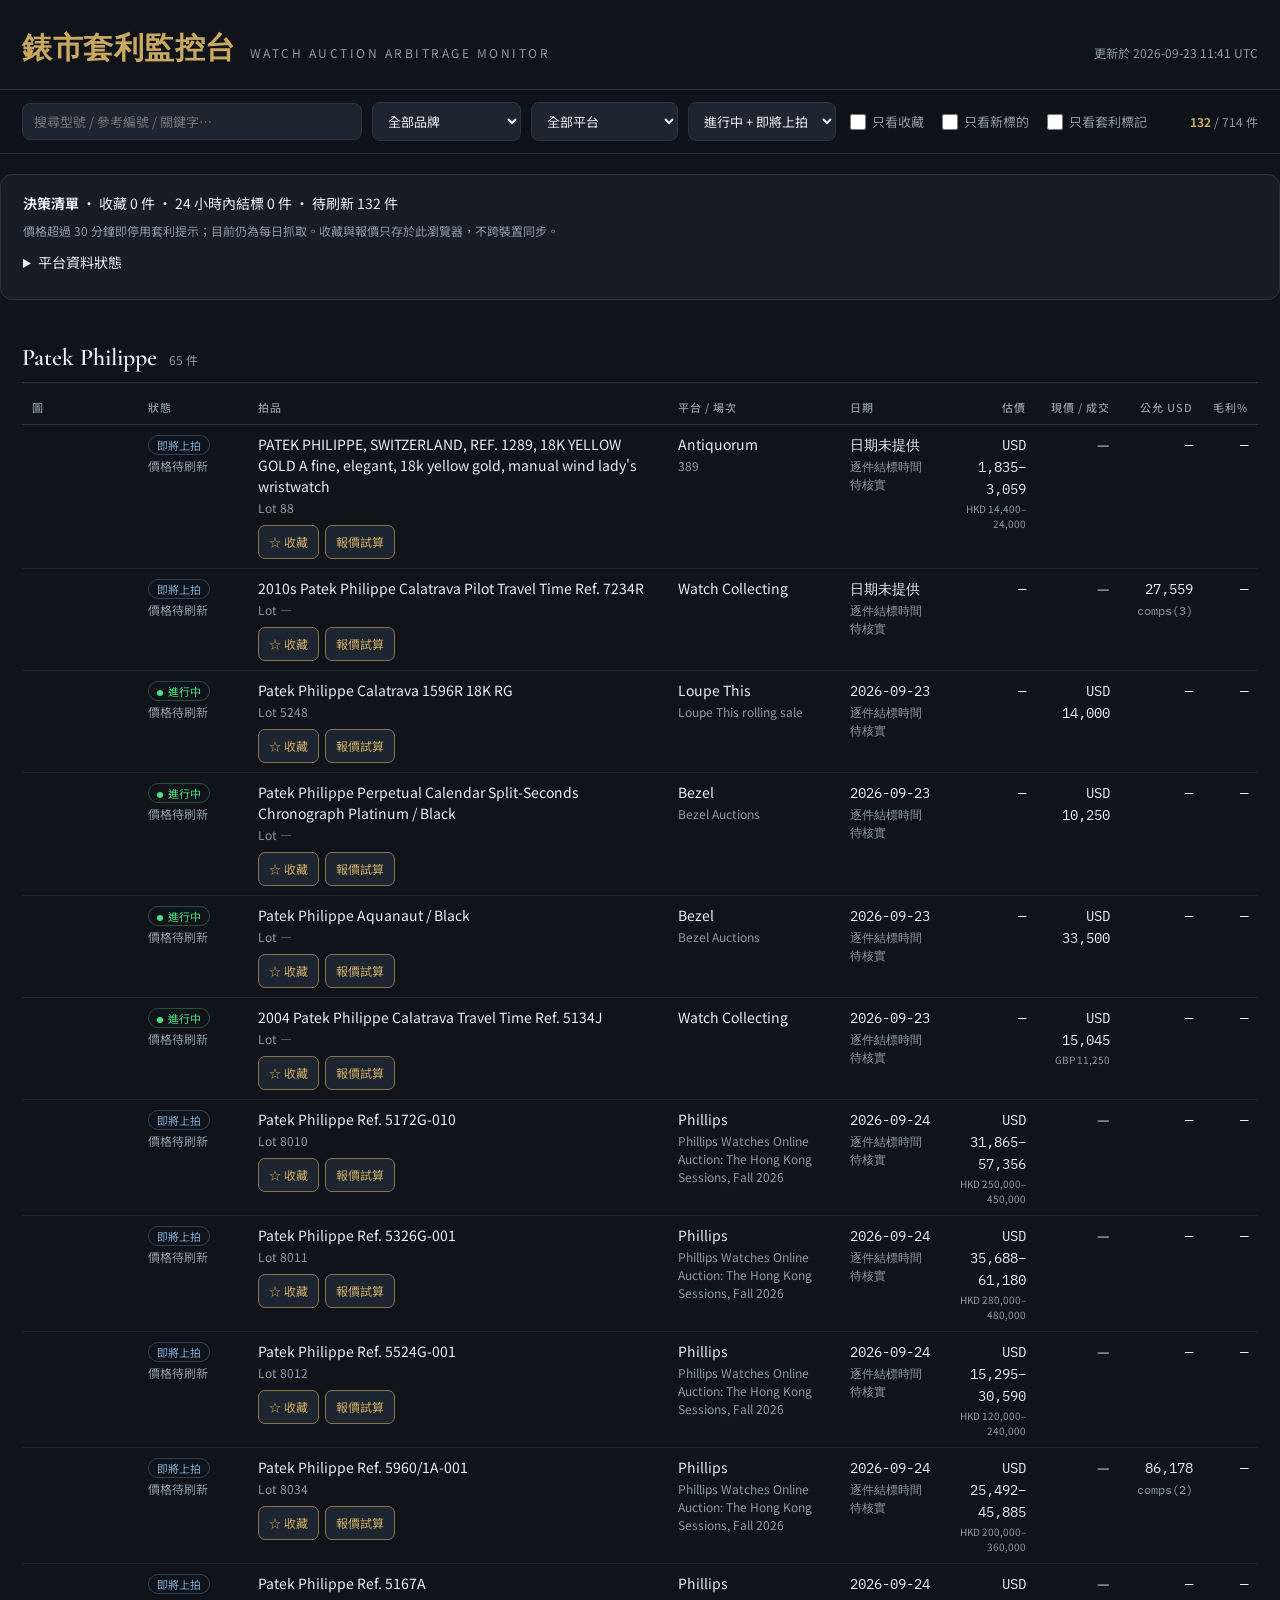
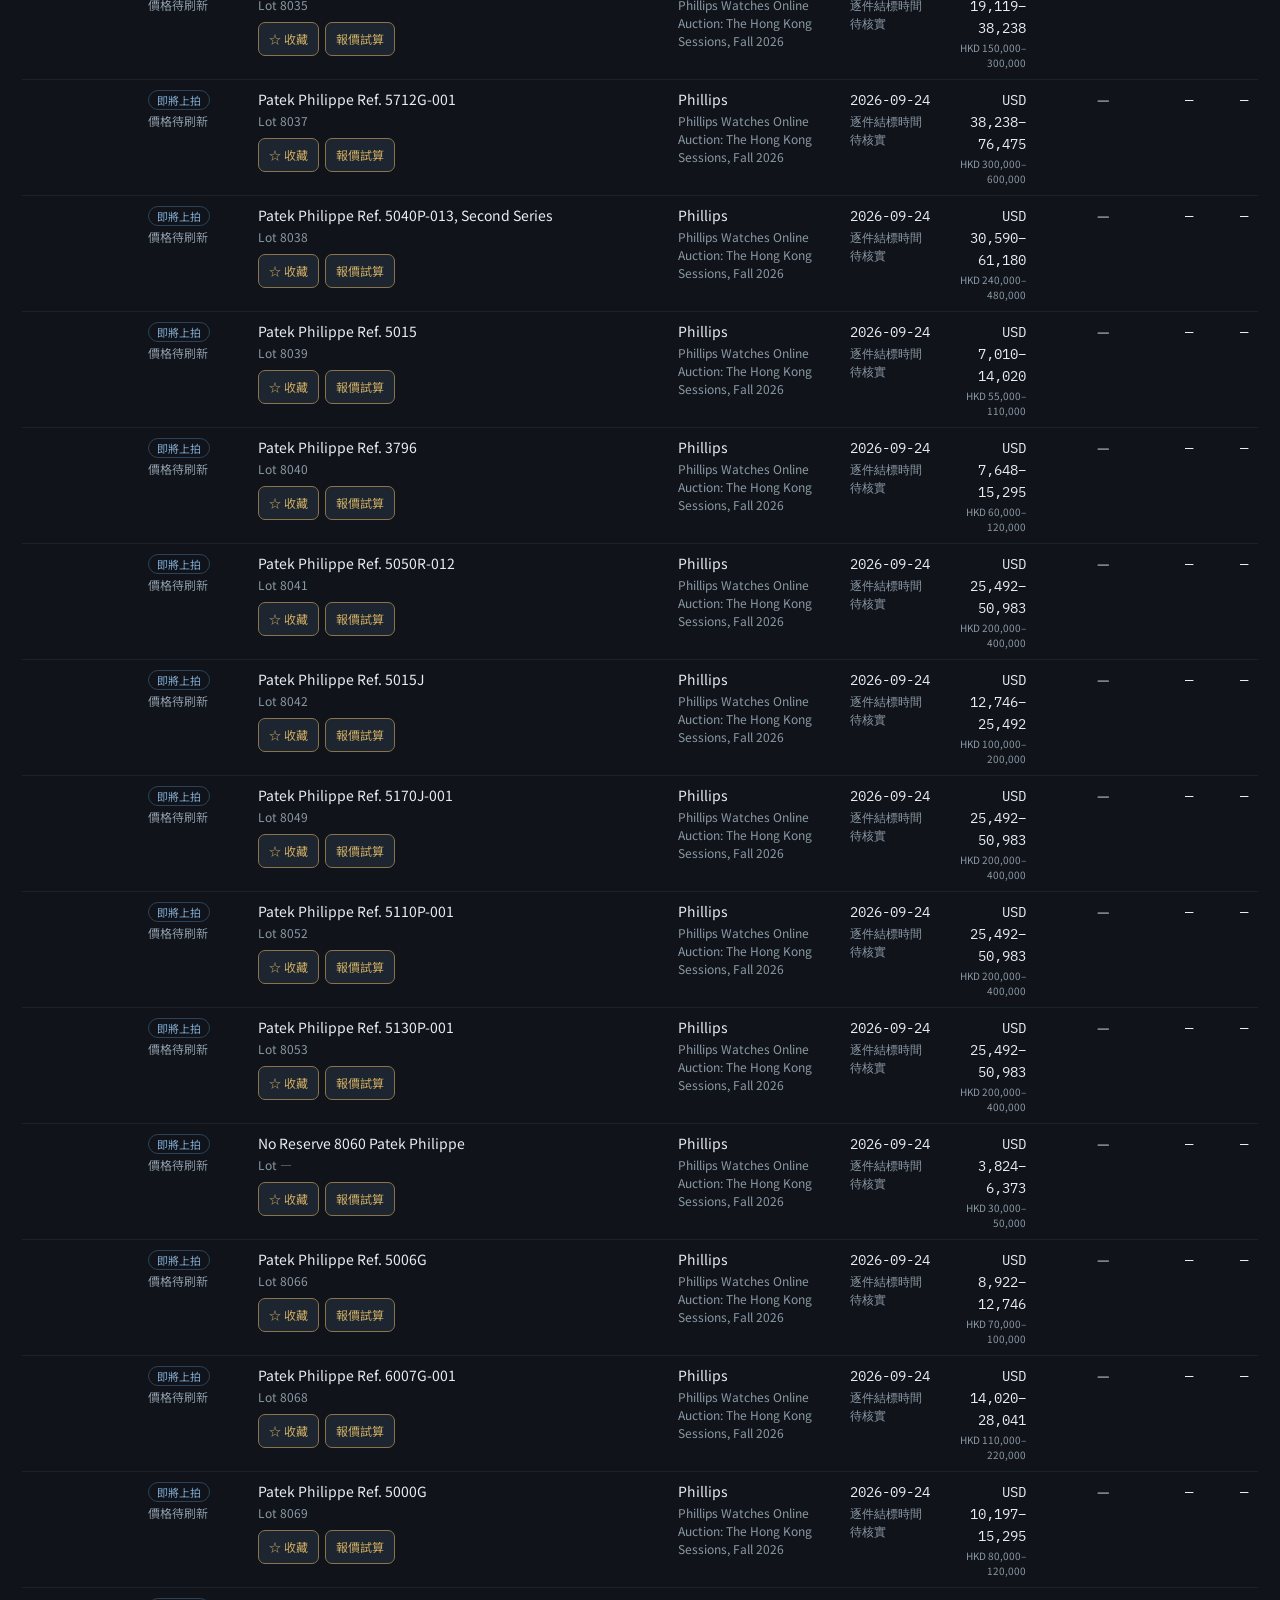
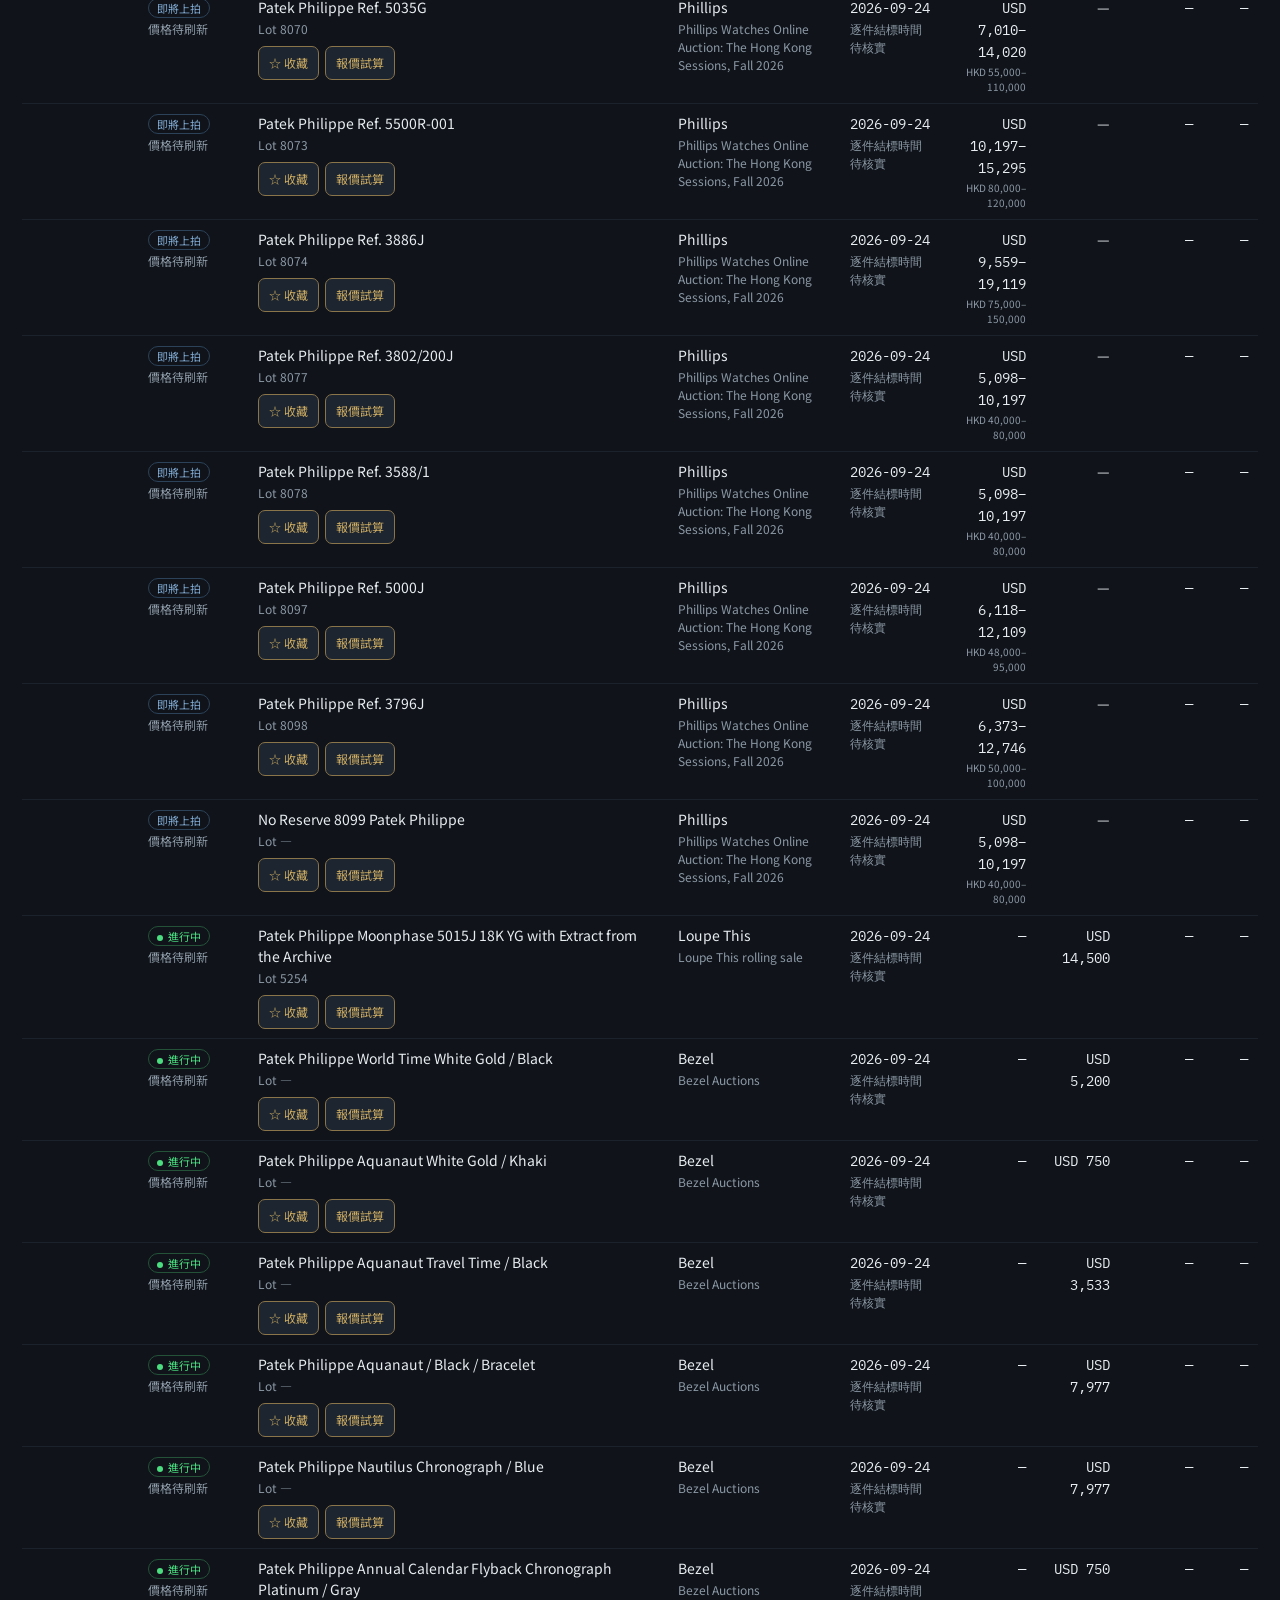
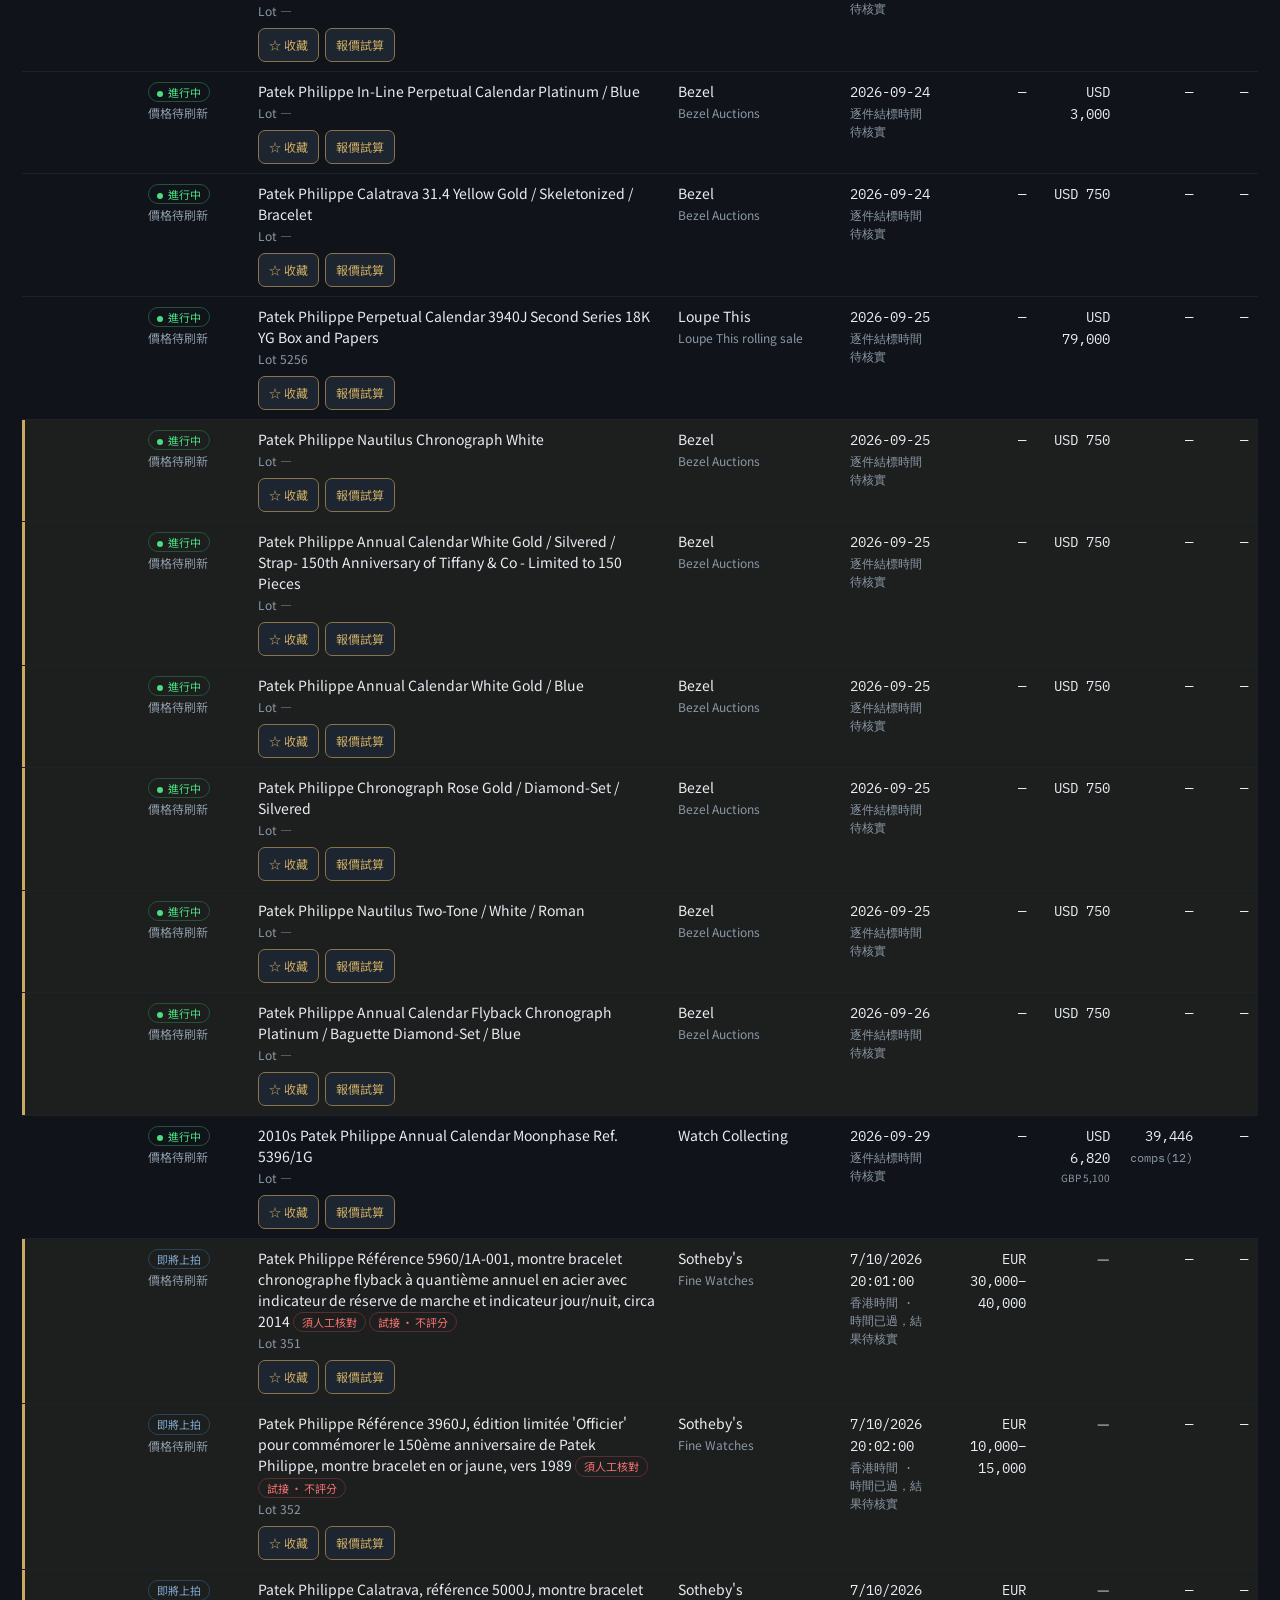
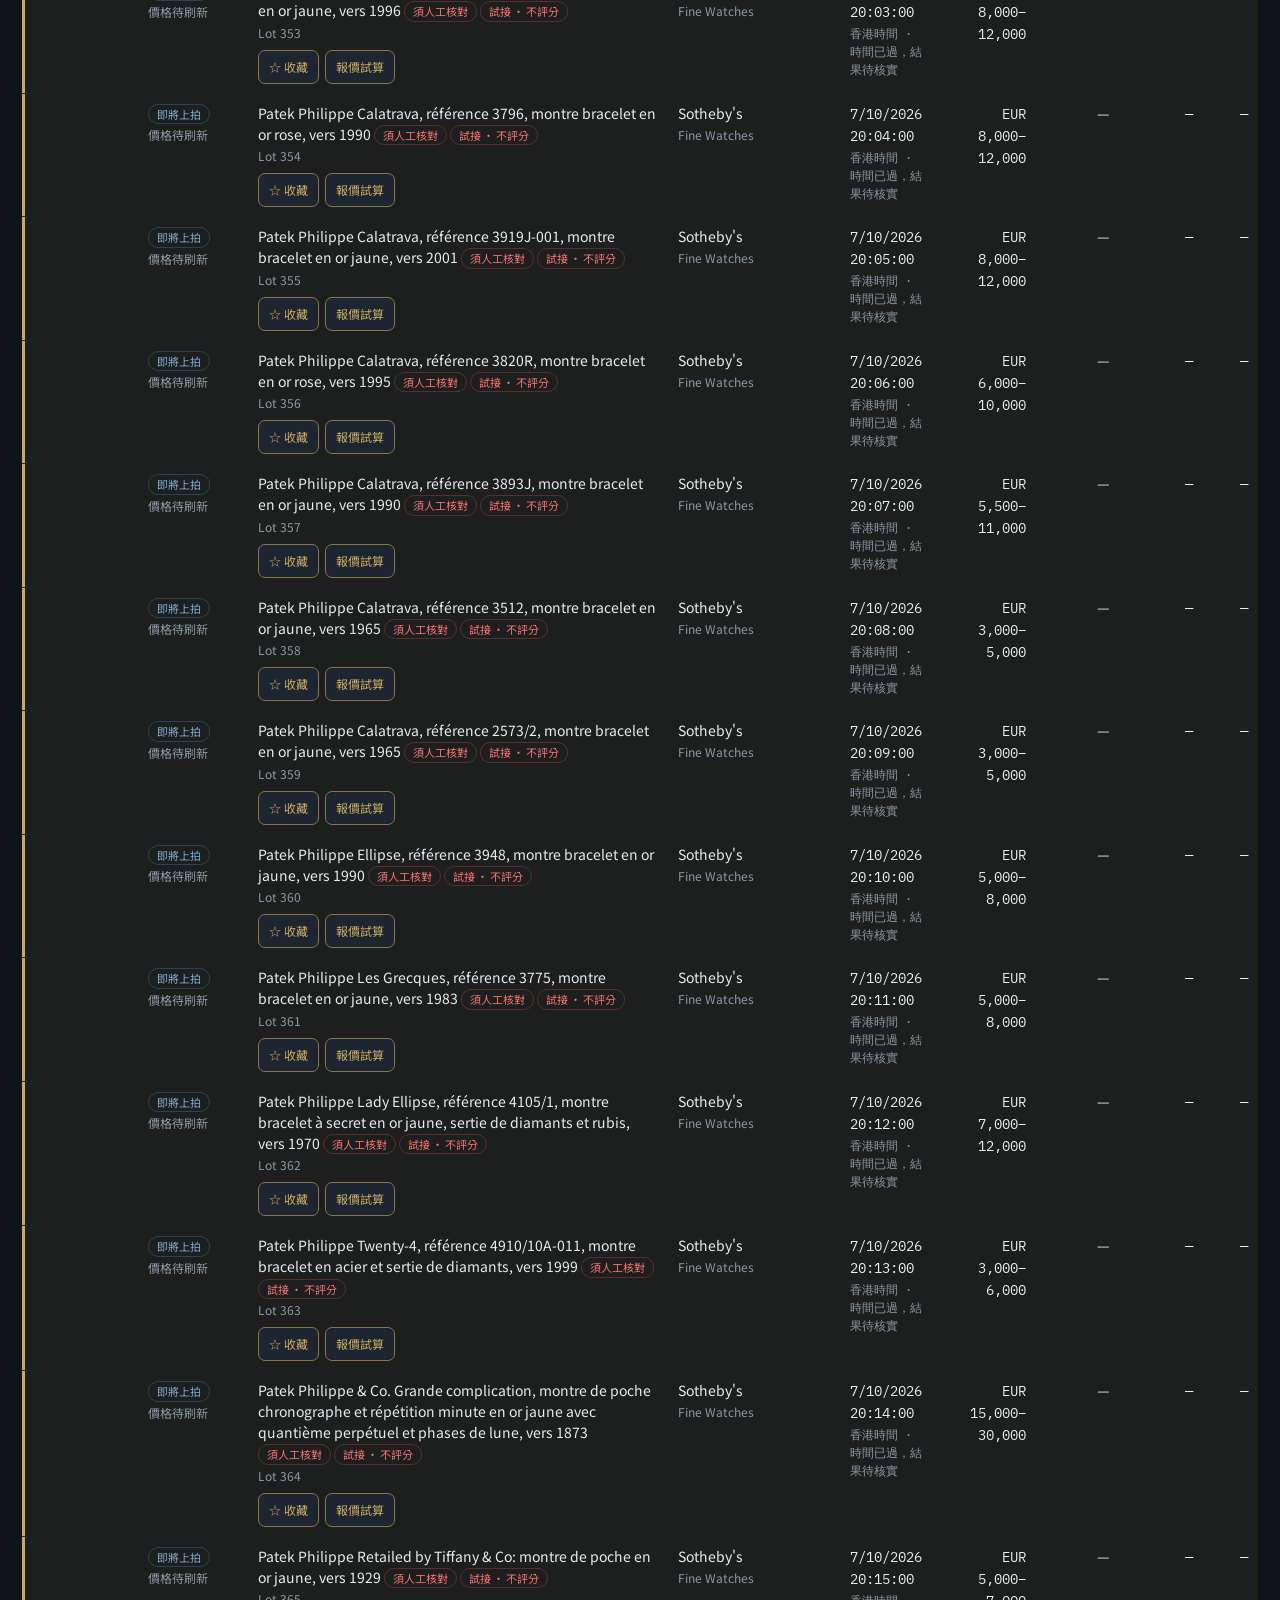
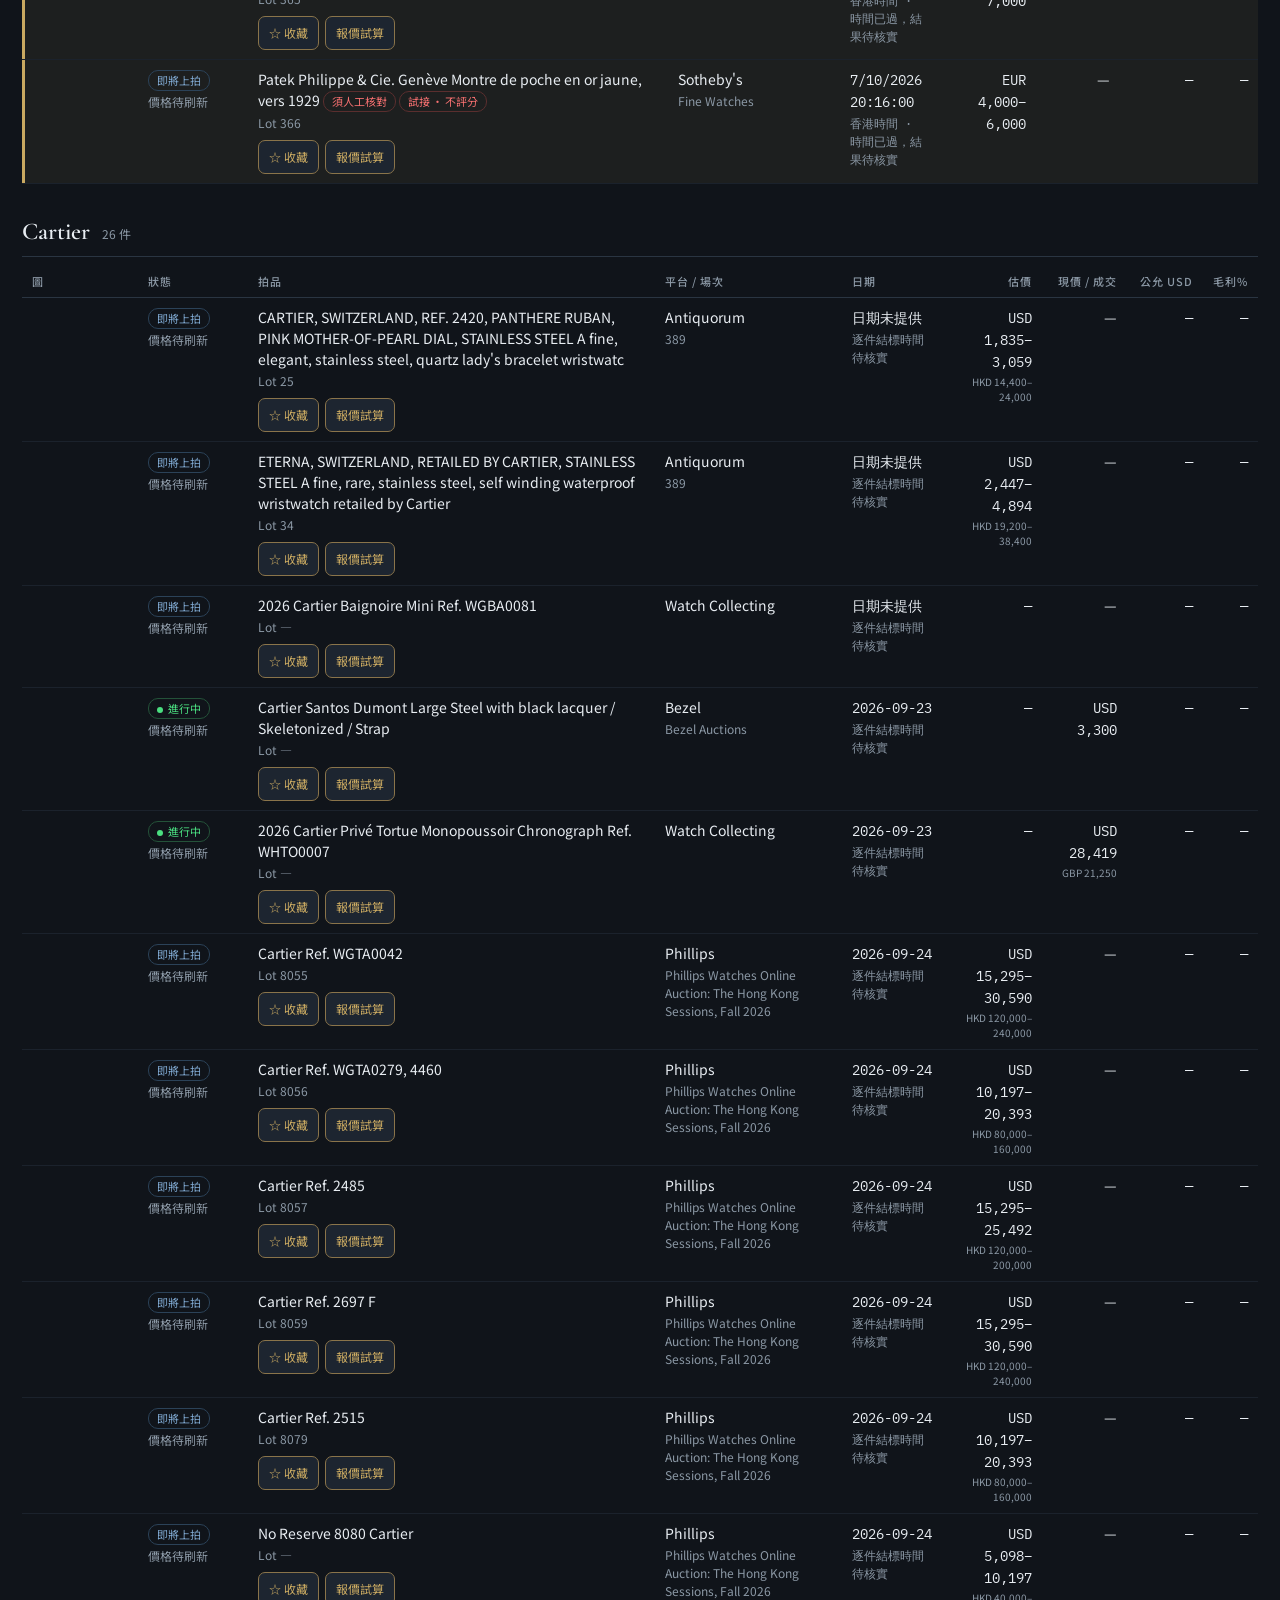
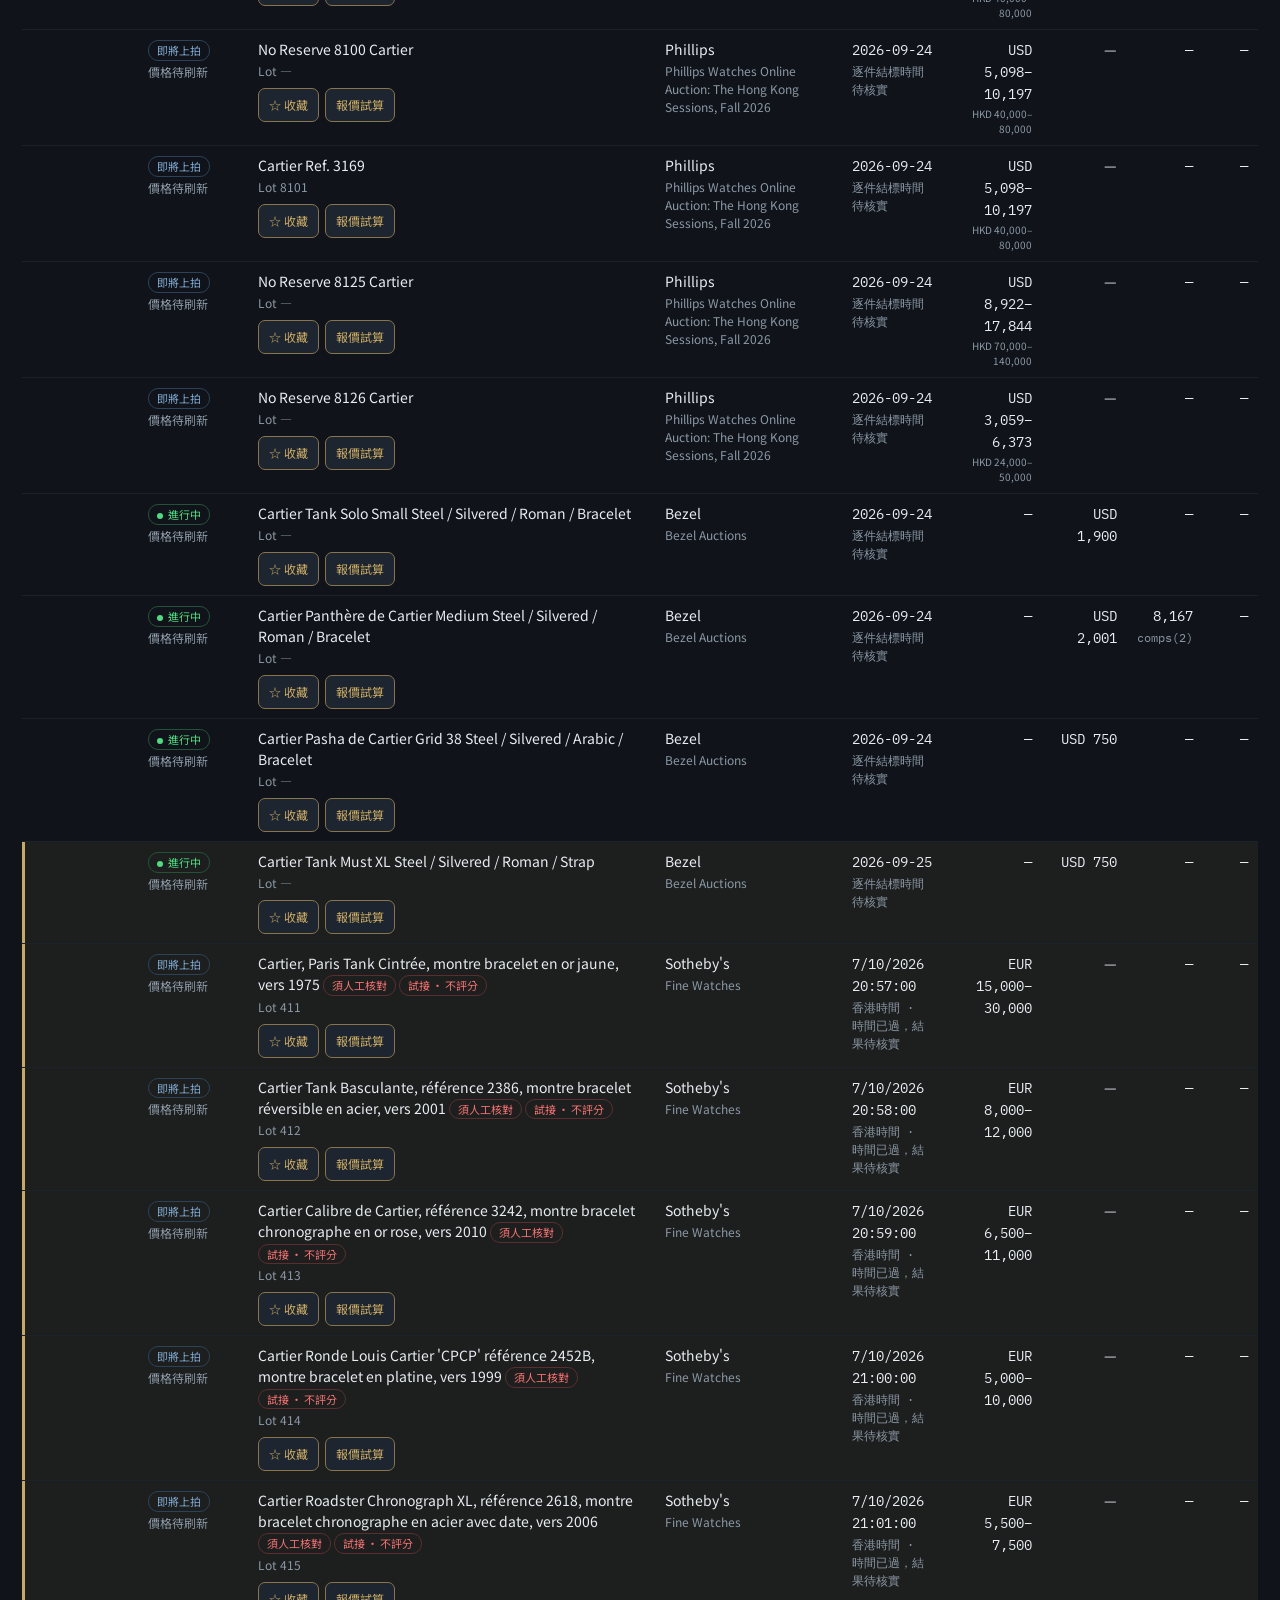
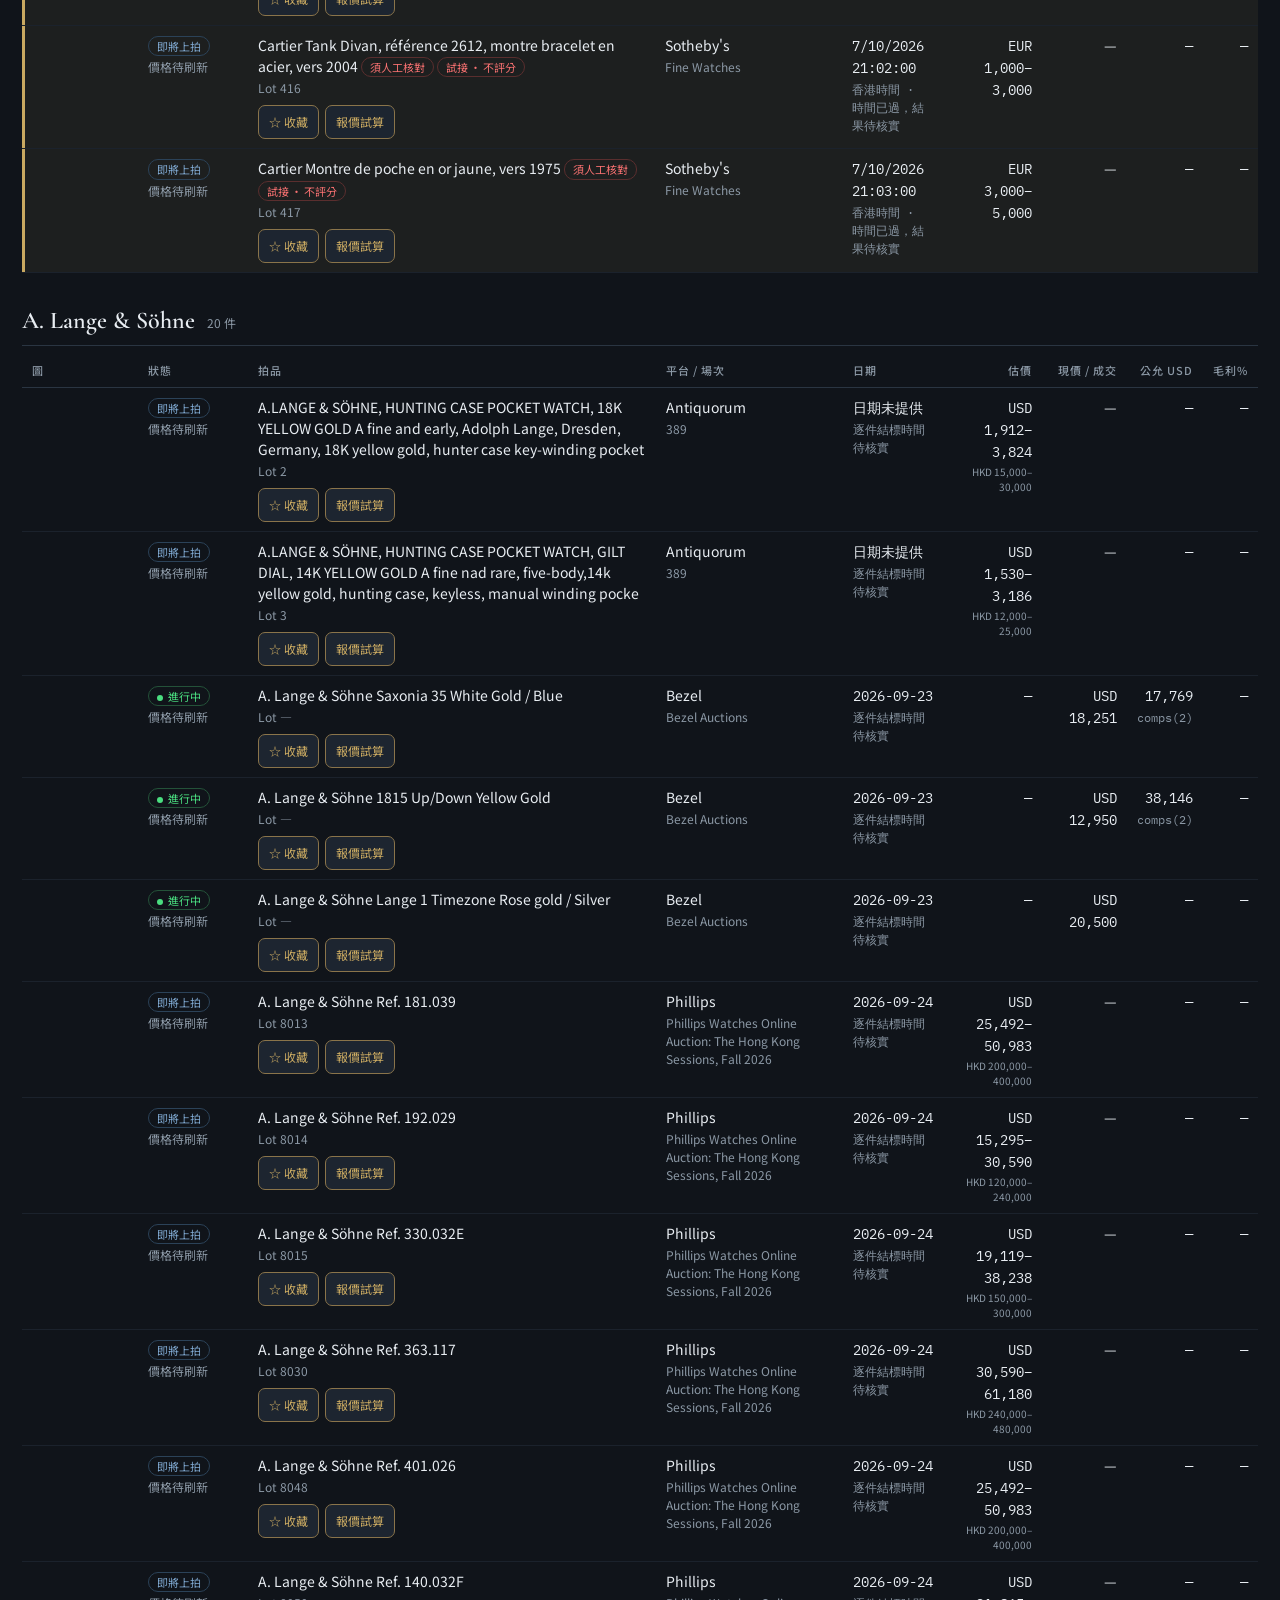
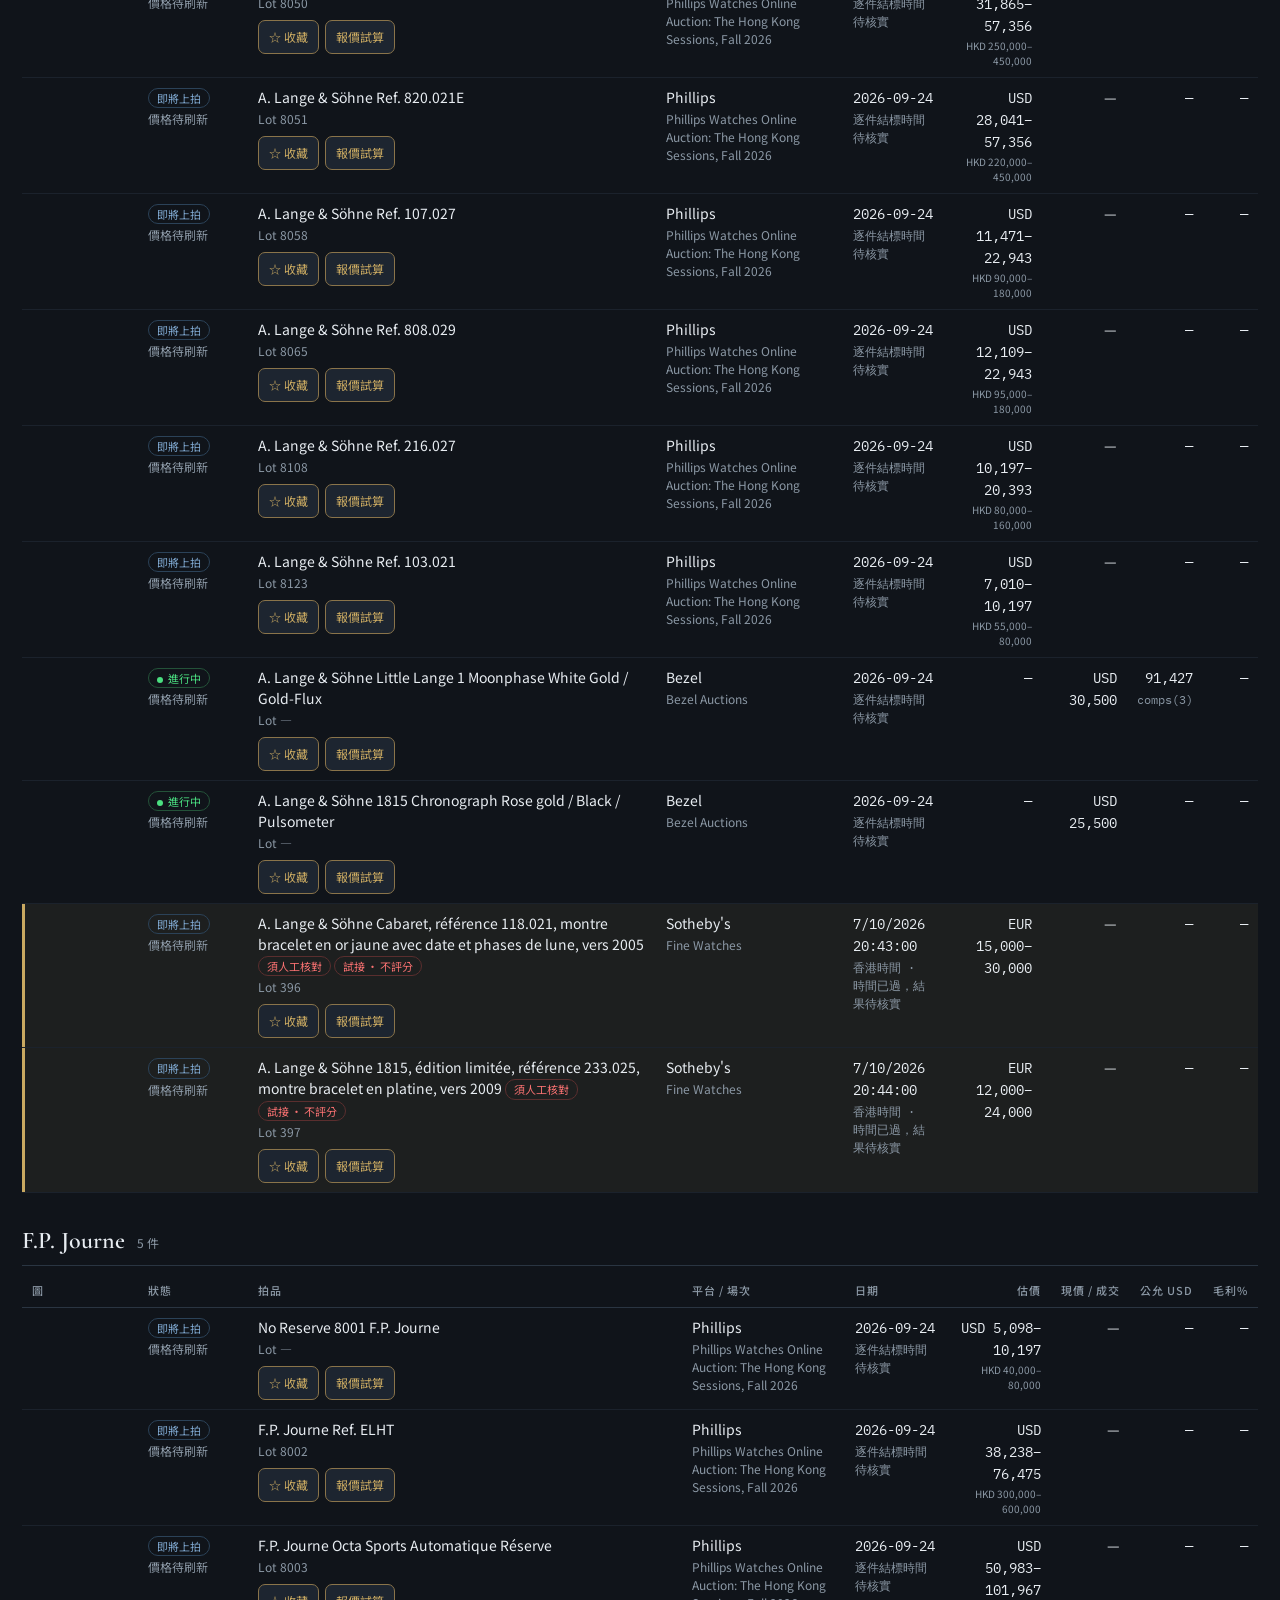
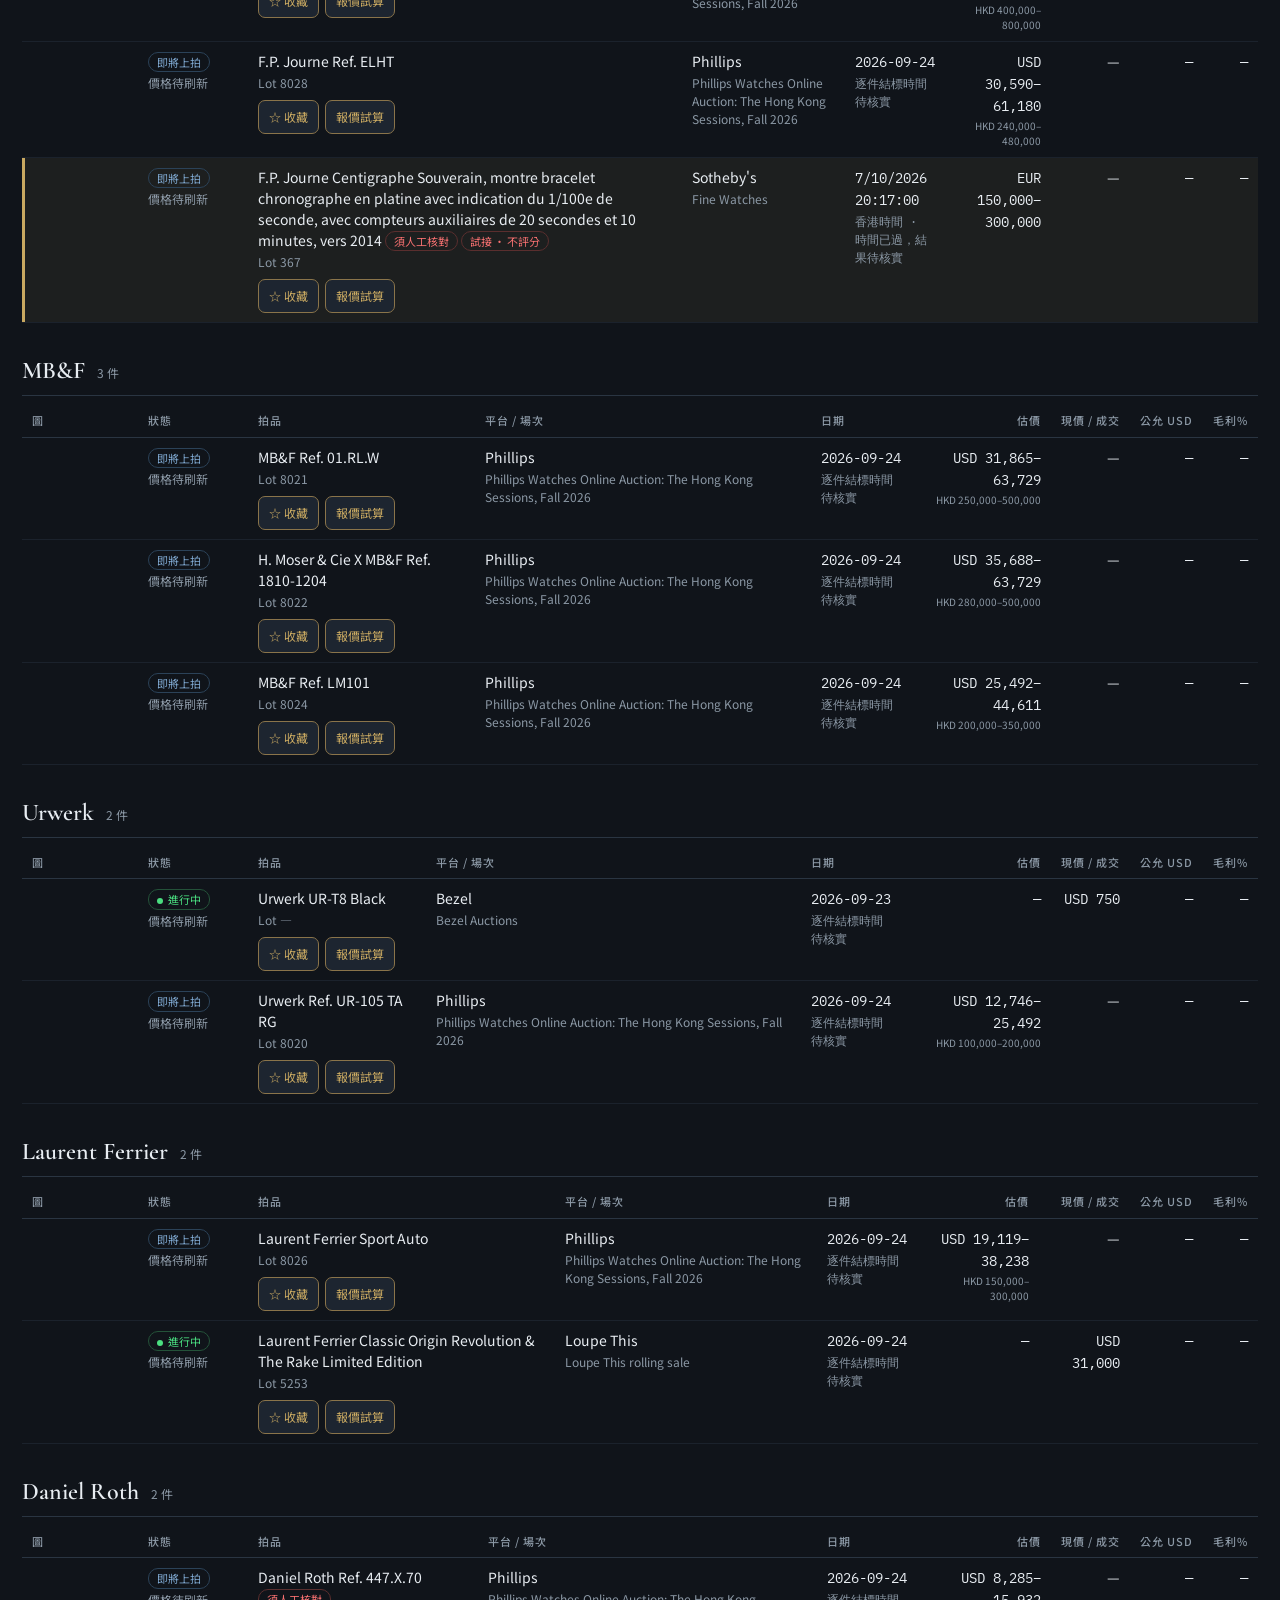
==== commit 64d2a3fa: "feat: deploy Sothebys and Bonhams catalogue pilots with verified pagination" ====
--- a/docs/index.html
+++ b/docs/index.html
@@ -261,11 +261,13 @@
         const native=`${esc(l.estimate_currency)} ${fmt(l.sold_price)}`;
         if(l.estimate_currency&&l.estimate_currency!=='USD'&&l.sold_usd!=null){px=`USD ${fmt(l.sold_usd)}`;pxSub=native;}
         else px=native;
+        if(l.sold_price_basis==='hammer') pxSub=(pxSub?pxSub+' · ':'')+'落槌價（未含佣）';
         cls='mono sold';
       }
       const mr=actionable(l)&&l.arb_margin_pct!=null?`<span class="${l.arb_margin_pct>0?'margin-pos':''}">${l.arb_margin_pct}</span>`:'—';
       const fvSrc=l.fair_value_source?`<div class="sub">${esc(l.fair_value_source)}${l.c24_count?` · ${l.c24_count}掛牌`:''}</div>`:'';
       const fv=l.fair_value_usd!=null?`${fmt(l.fair_value_usd)}${fvSrc}`:'—';
+      const pilot=l.scoring_enabled===false?' <span class="chip review">試接 · 不評分</span>':'';
       const rev=l.manual_review?' <span class="chip review">須人工核對</span>':'';
       const thumb=l.image_url
         ?`<a href="${safeUrl(l.source_url)}" target="_blank" rel="noopener"><img class="thumb" loading="lazy" src="${safeUrl(imgUrl(l,240))}" data-large="${safeUrl(imgUrl(l,800))}" alt="" onerror="this.style.display='none'"></a>`
@@ -273,13 +275,13 @@
       html+=`<div class="lot st-${['live','past','upcoming'].includes(l.status)?l.status:'upcoming'}${l.is_new?' newlot':''}">
         <div class="cell c-img">${thumb}</div>
         <div class="cell c-status">${statusChip(l)}<div class="sub">${isFresh(l)?'30 分鐘內核驗':'價格待刷新'}</div></div>
-        <div class="cell c-title title-cell"><a href="${safeUrl(l.source_url)}" target="_blank" rel="noopener">${esc(l.title_raw||'')}</a>${rev}
+        <div class="cell c-title title-cell"><a href="${safeUrl(l.source_url)}" target="_blank" rel="noopener">${esc(l.title_raw||'')}</a>${rev}${pilot}
           <div class="sub m-lot">Lot ${esc(l.lot_number||'—')}</div>
           <div class="actions"><button data-action="favorite" data-lot="${esc(l.lot_id)}" aria-pressed="${privateState.favorites.includes(l.lot_id)}">${privateState.favorites.includes(l.lot_id)?'★ 已收藏':'☆ 收藏'}</button><button data-action="quote" data-lot="${esc(l.lot_id)}">報價試算</button></div></div>
         <div class="cell c-platform">${esc(l.platform)}${l.auction_name&&l.auction_name!==l.platform?`<div class="sub">${esc(l.auction_name)}</div>`:''}</div>
         <div class="cell c-date"><span class="lbl">日期</span><span class="val mono">${timing(l)}</span></div>
         <div class="cell c-est num"><span class="lbl">估價</span><span class="val mono">${est}${estSub?`<span class="val-sub">${estSub}</span>`:''}</span></div>
-        <div class="cell c-price num"><span class="lbl">${l.status==='past'?'成交價':'現價'}</span><span class="val ${cls}">${px}${pxSub?`<span class="val-sub">${pxSub}</span>`:''}</span></div>
+        <div class="cell c-price num"><span class="lbl">${l.status==='past'?(l.sold_price_basis==='hammer'?'落槌價':l.sold_price_basis==='all_in'?'含佣成交價':'成交價'):'現價'}</span><span class="val ${cls}">${px}${pxSub?`<span class="val-sub">${pxSub}</span>`:''}</span></div>
         <div class="cell c-fv num"><span class="lbl">公允 USD</span><span class="val mono">${fv}</span></div>
         <div class="cell c-margin num"><span class="lbl">毛利%</span><span class="val mono">${mr}</span></div>
       </div>`;
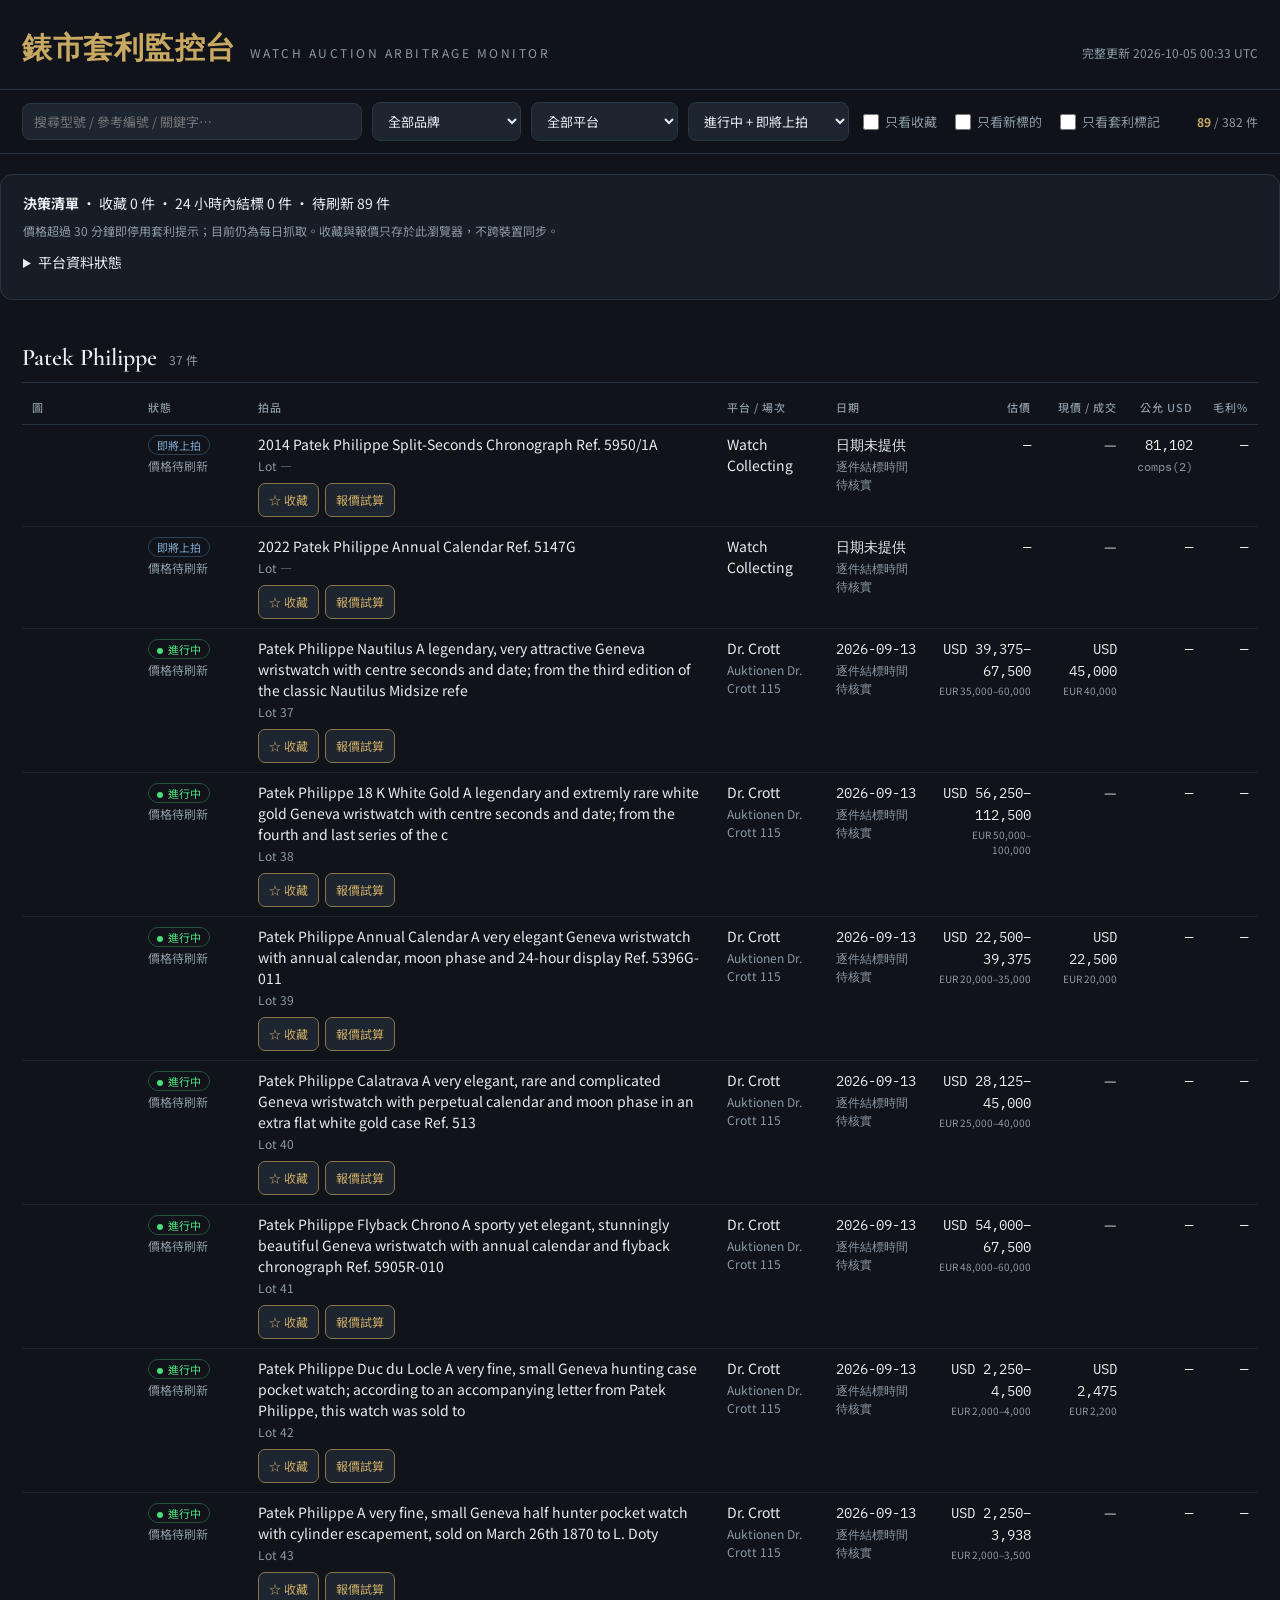
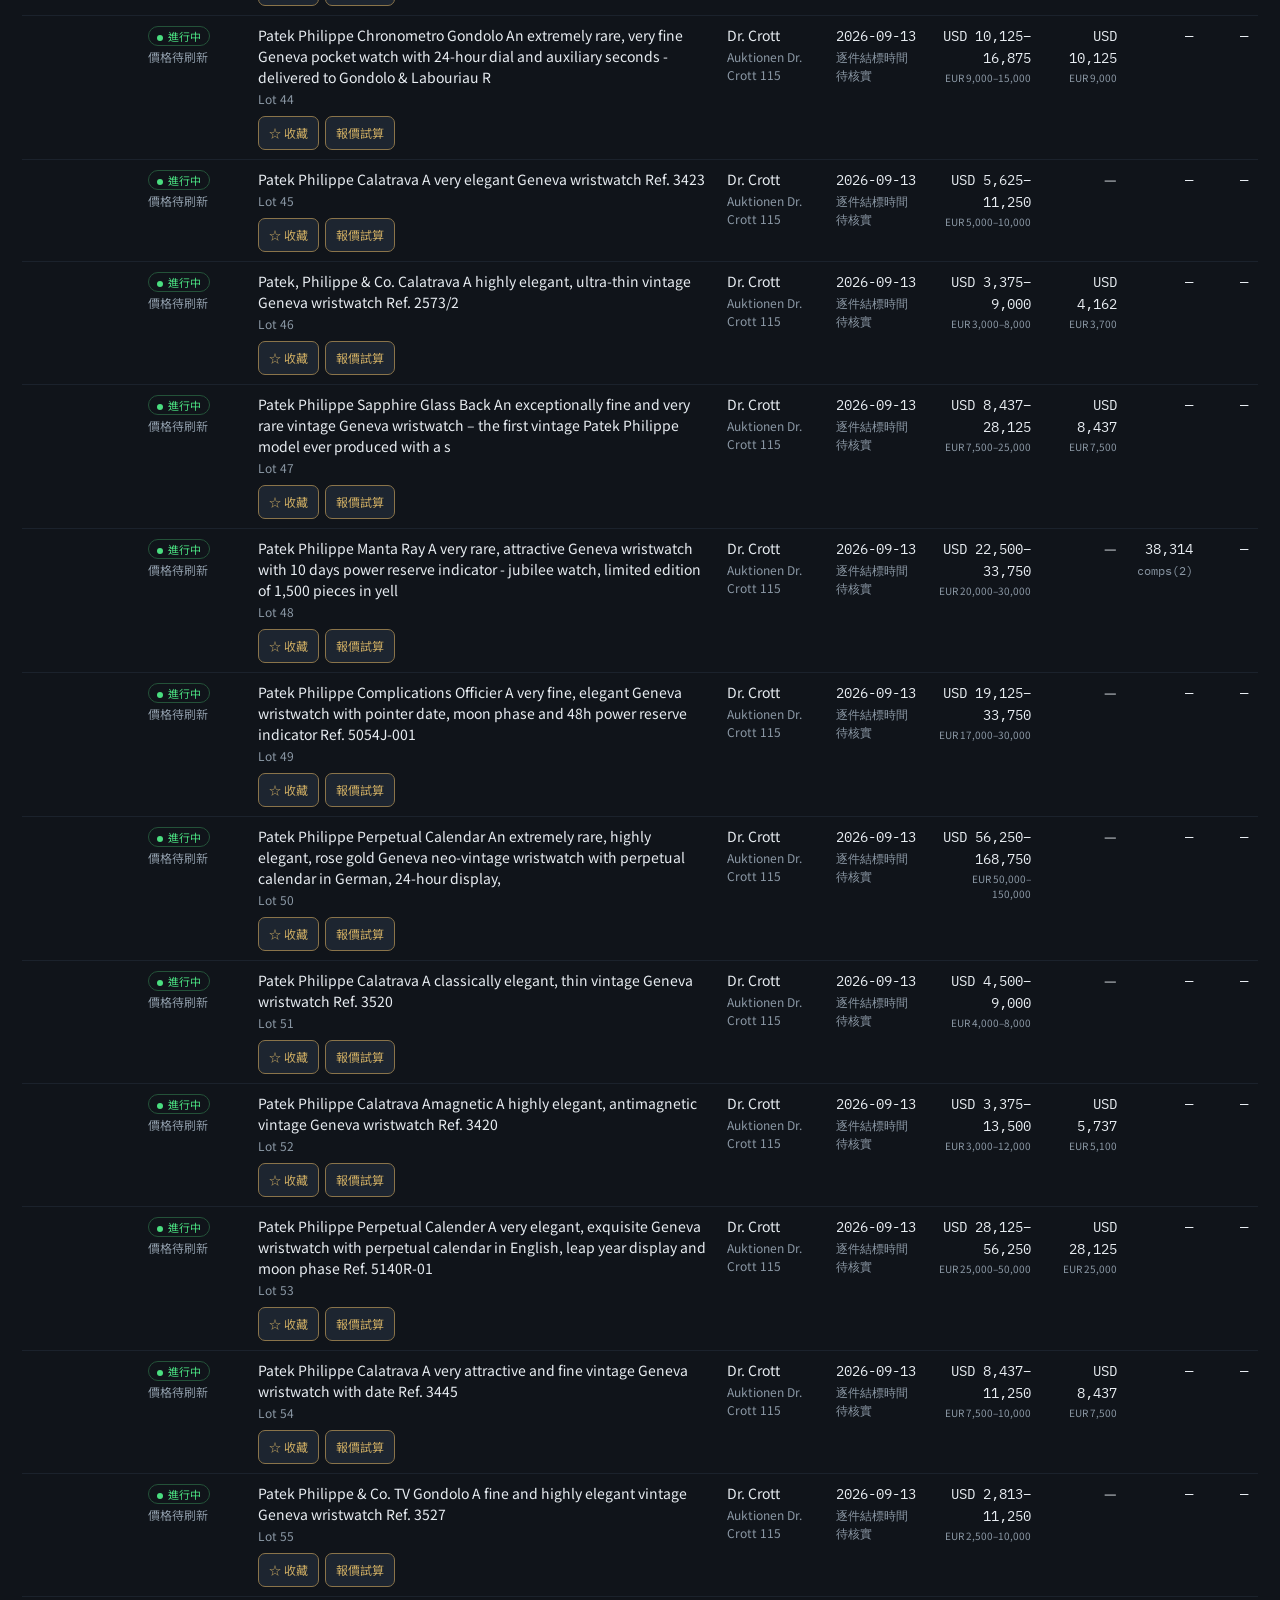
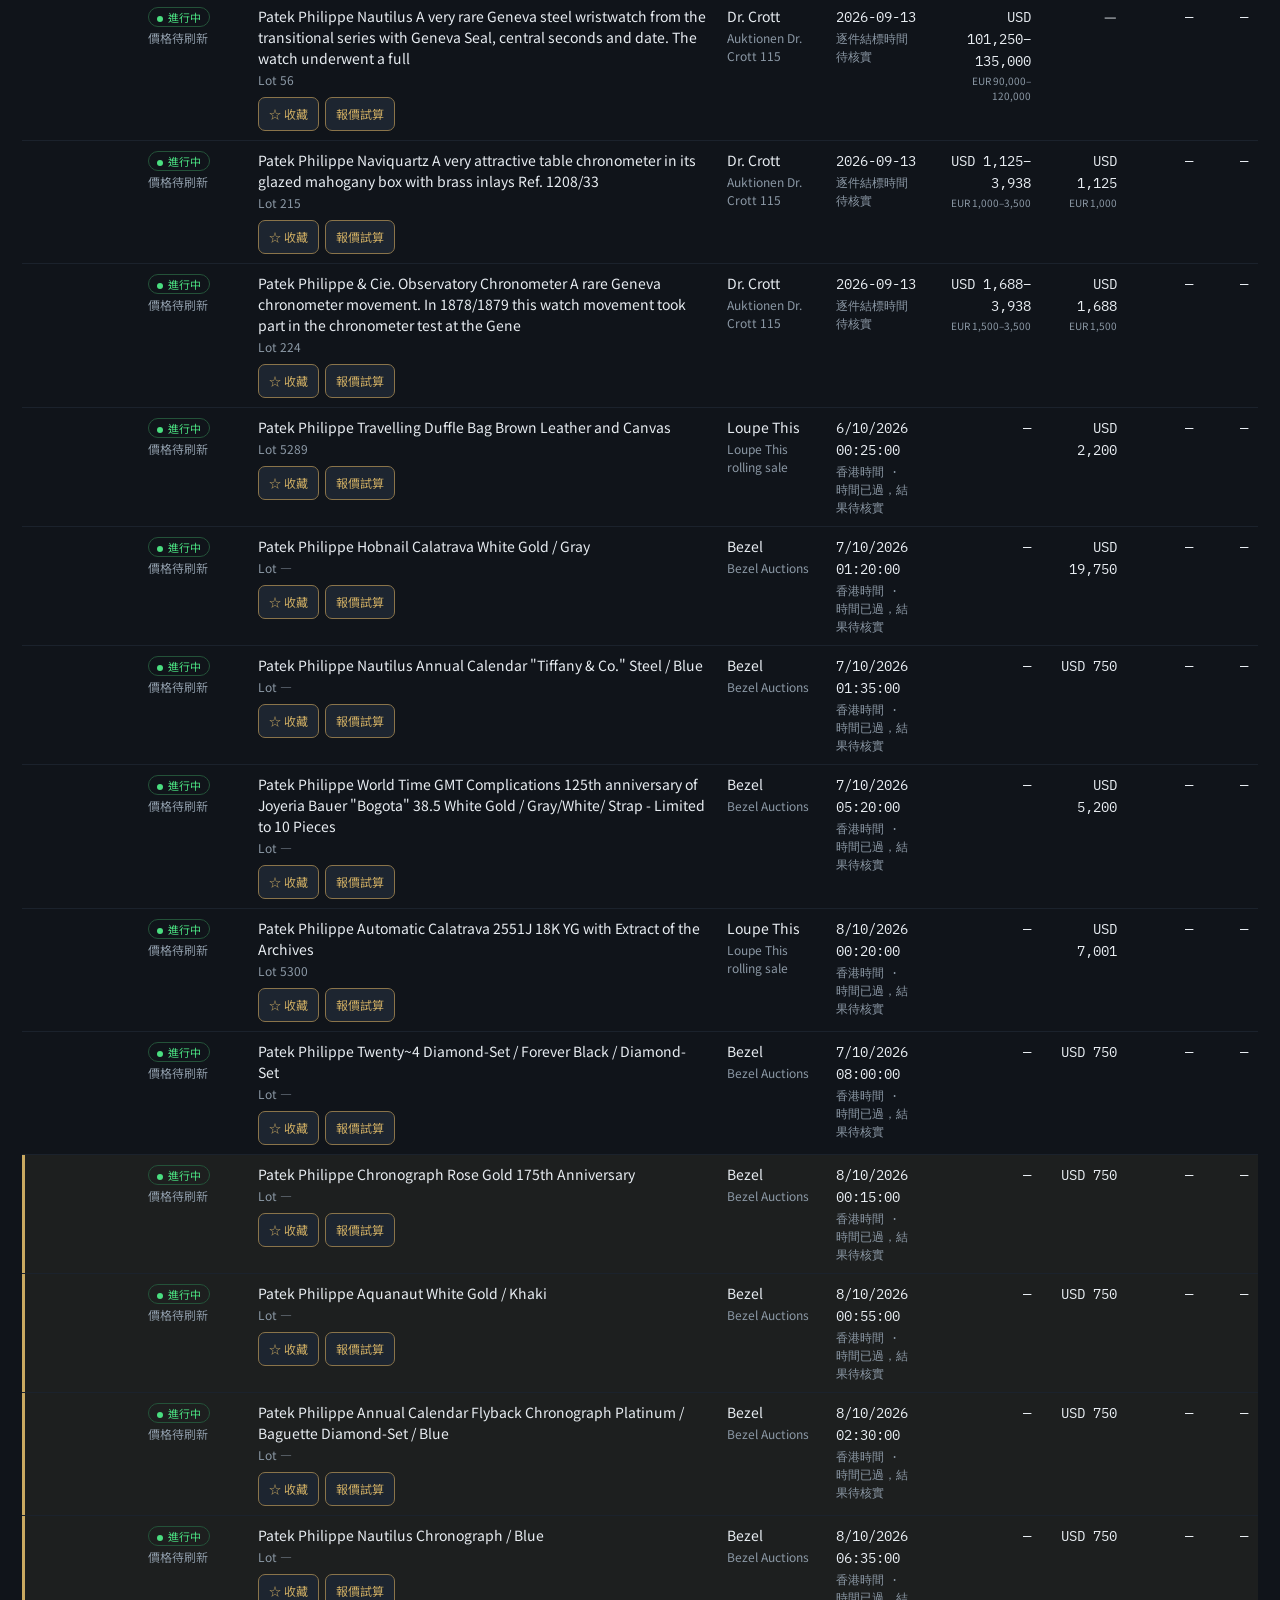
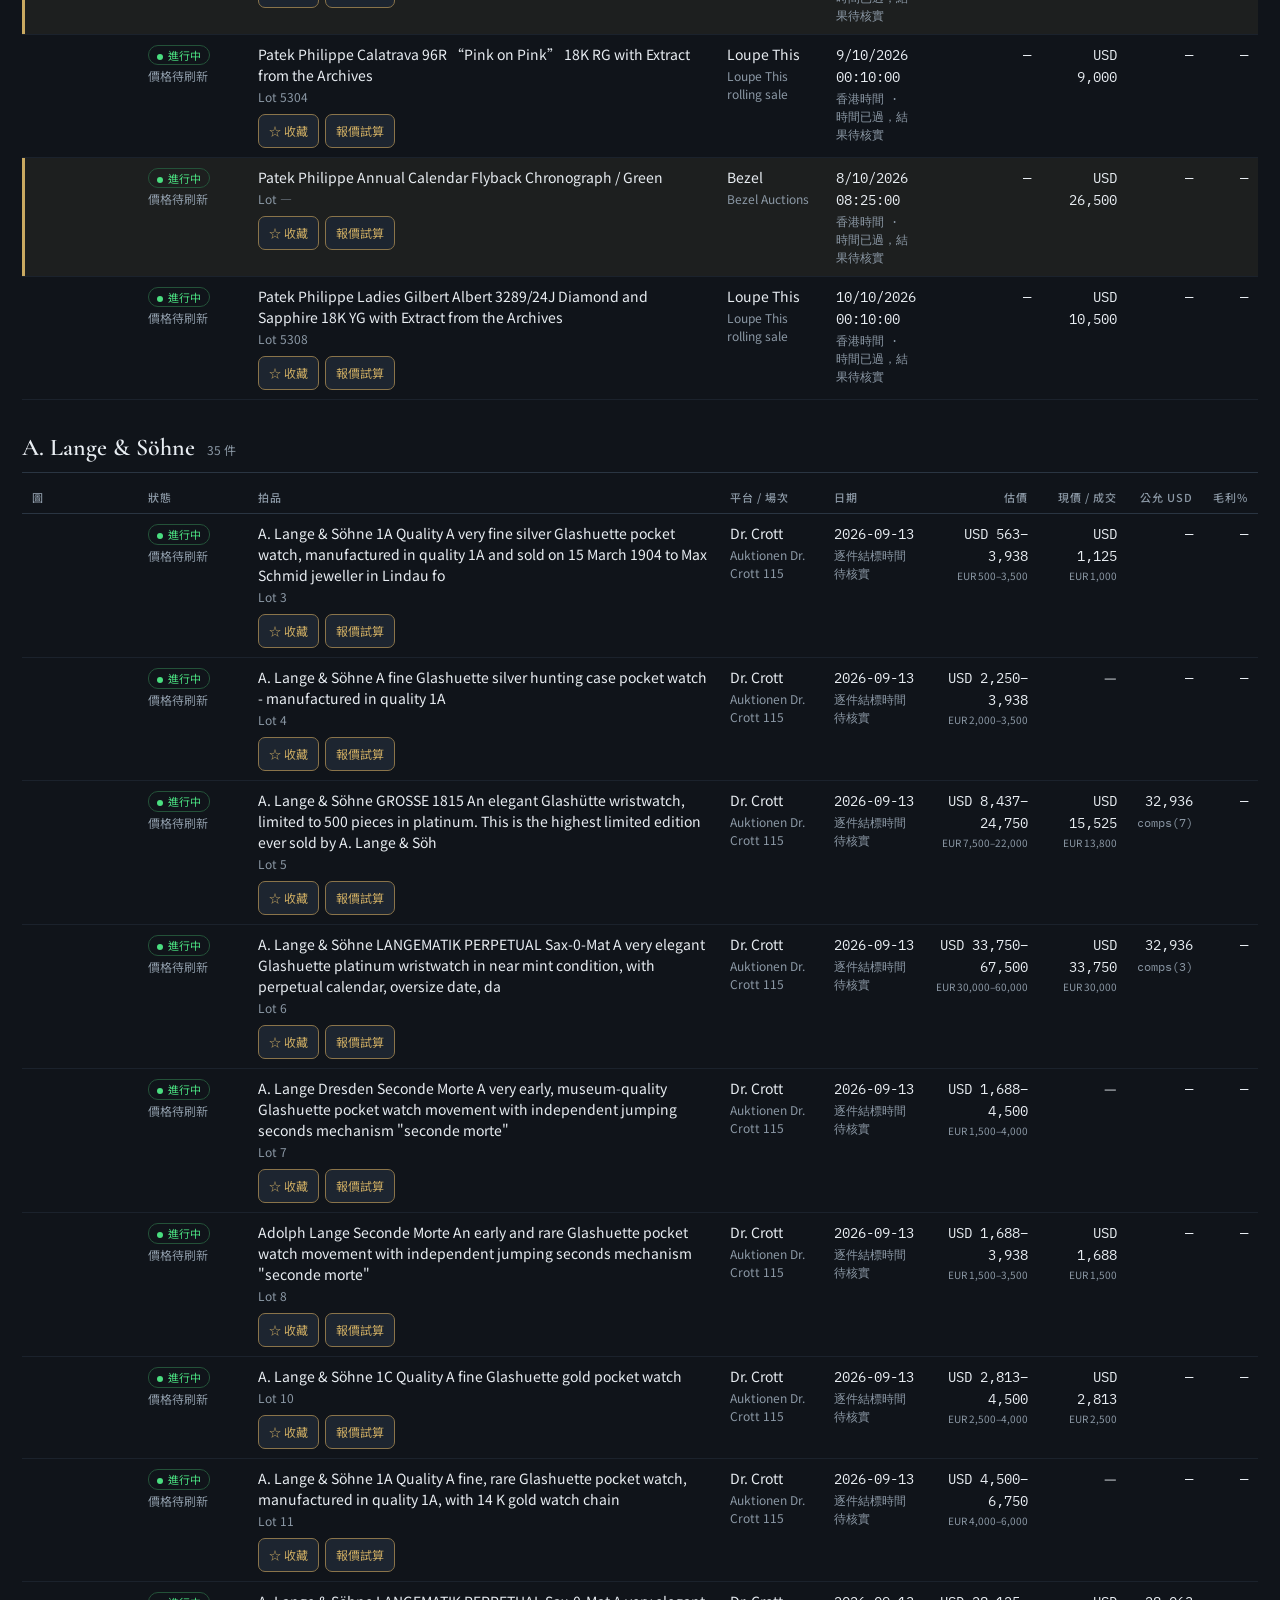
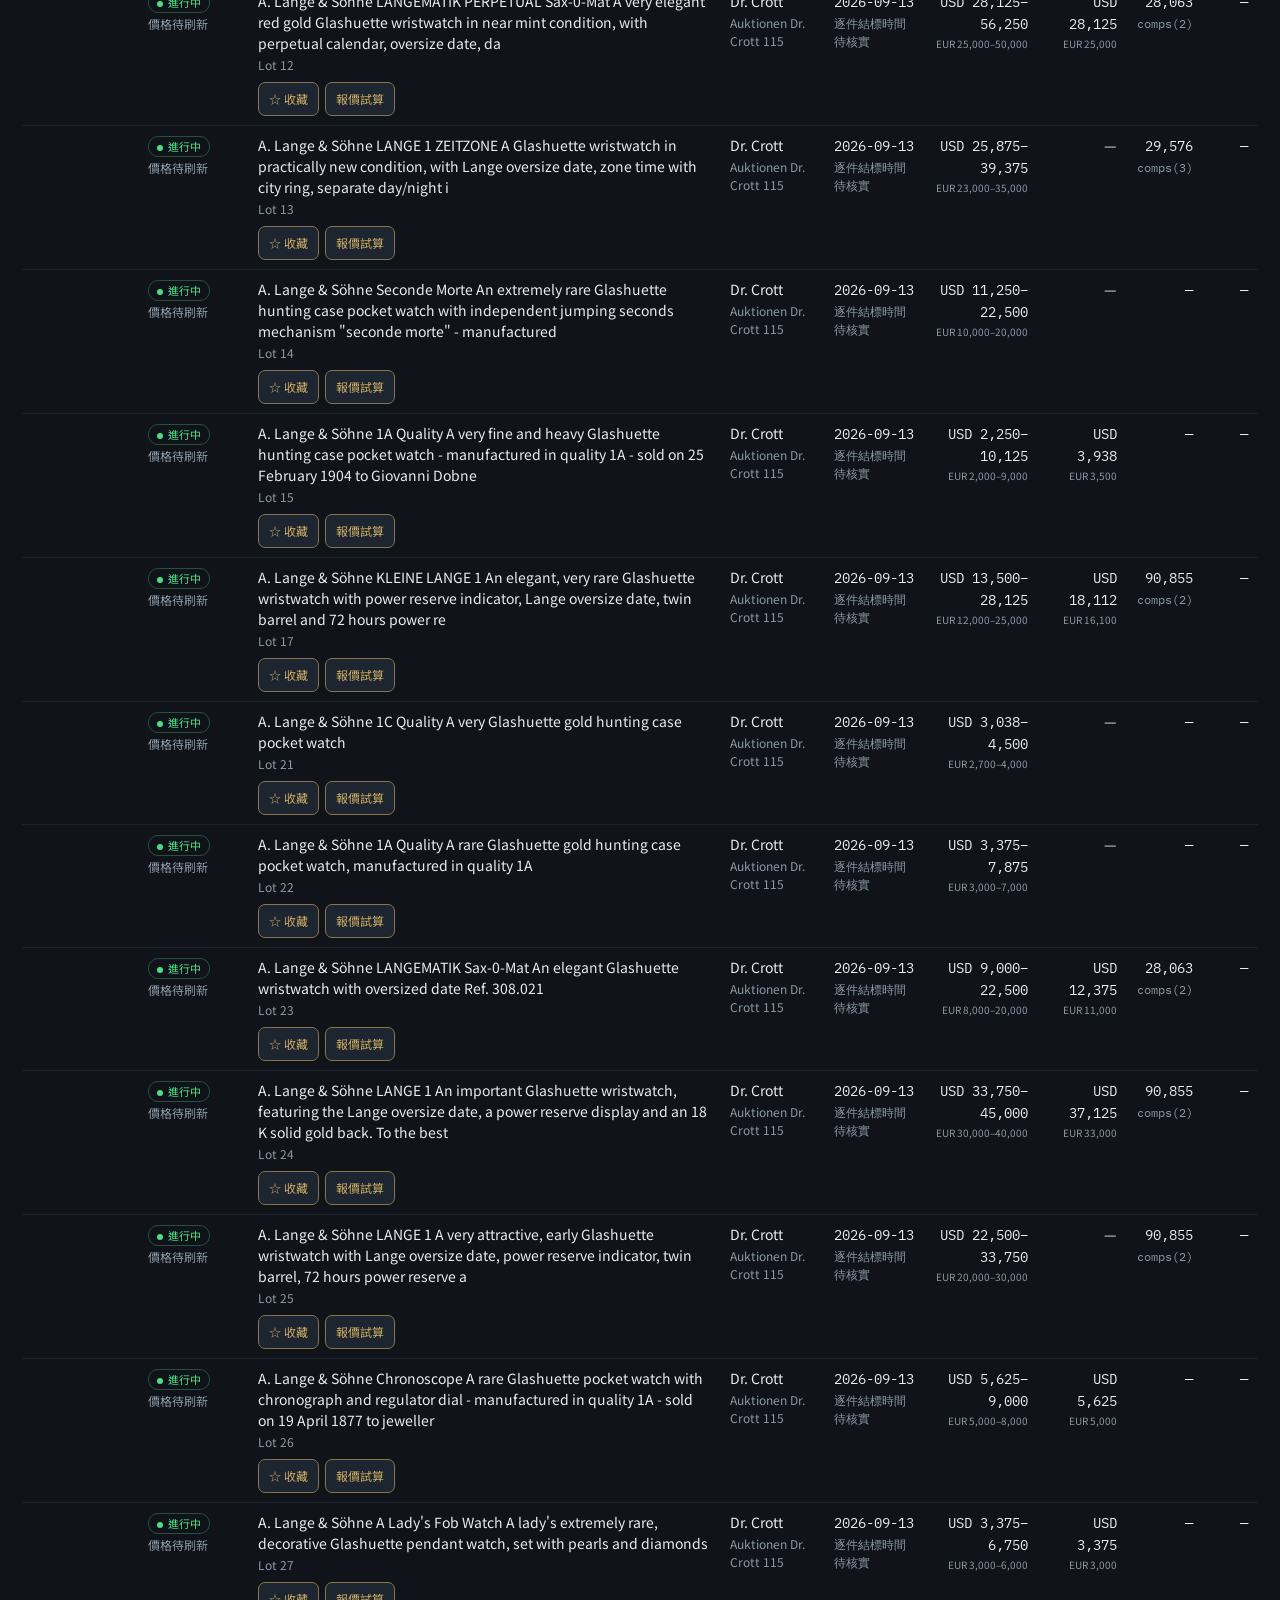
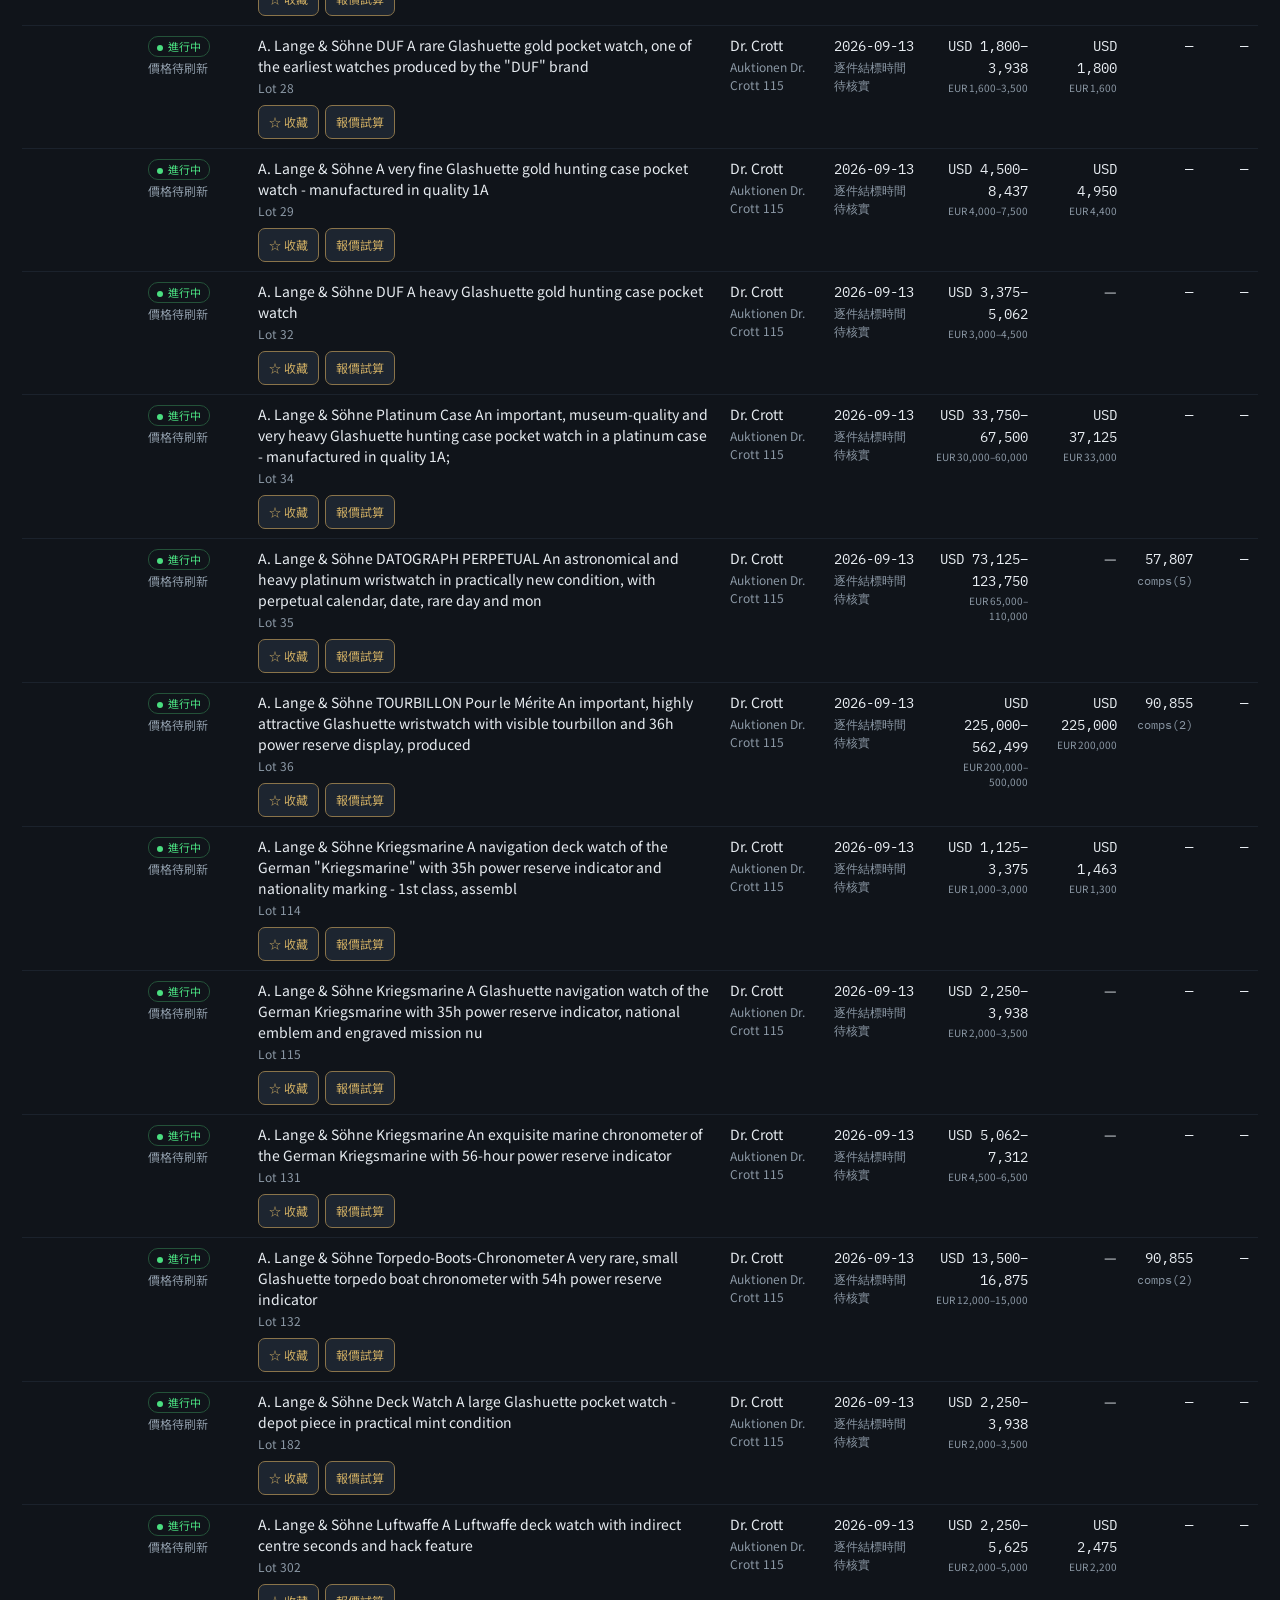
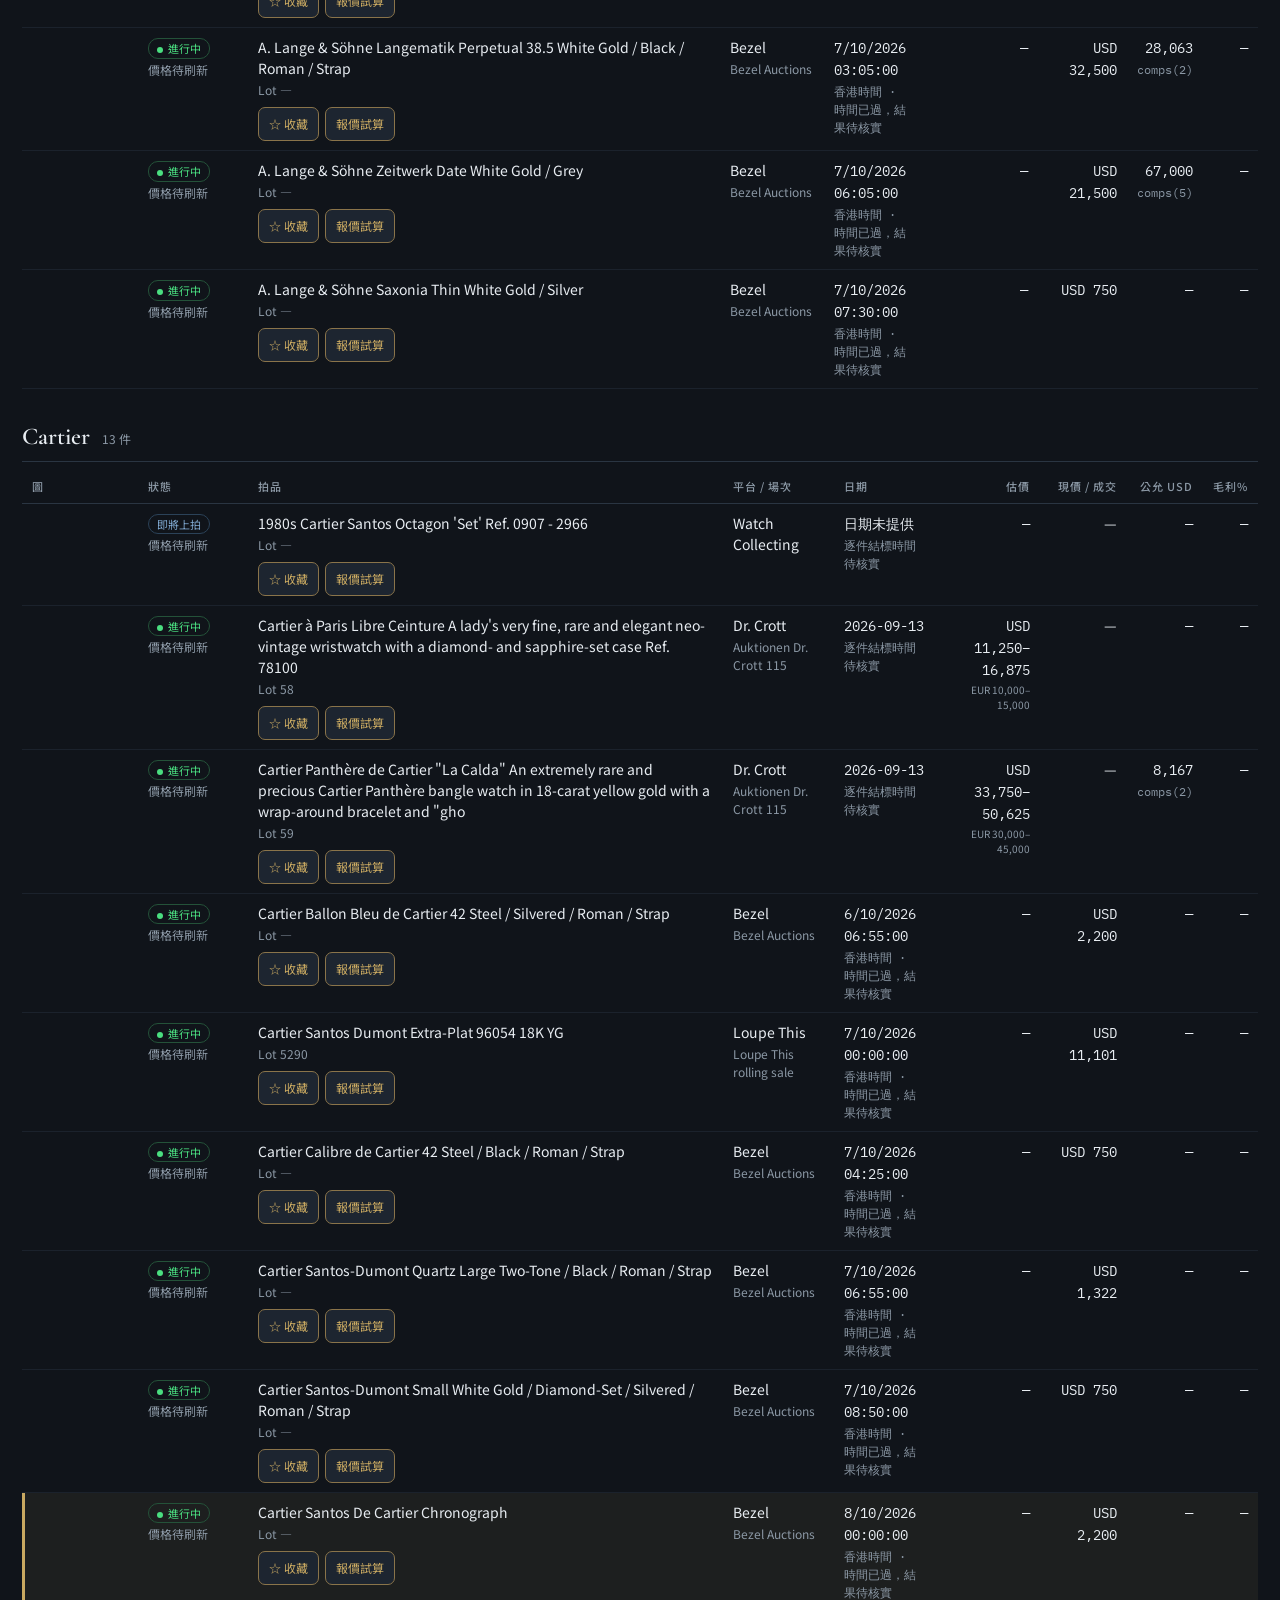
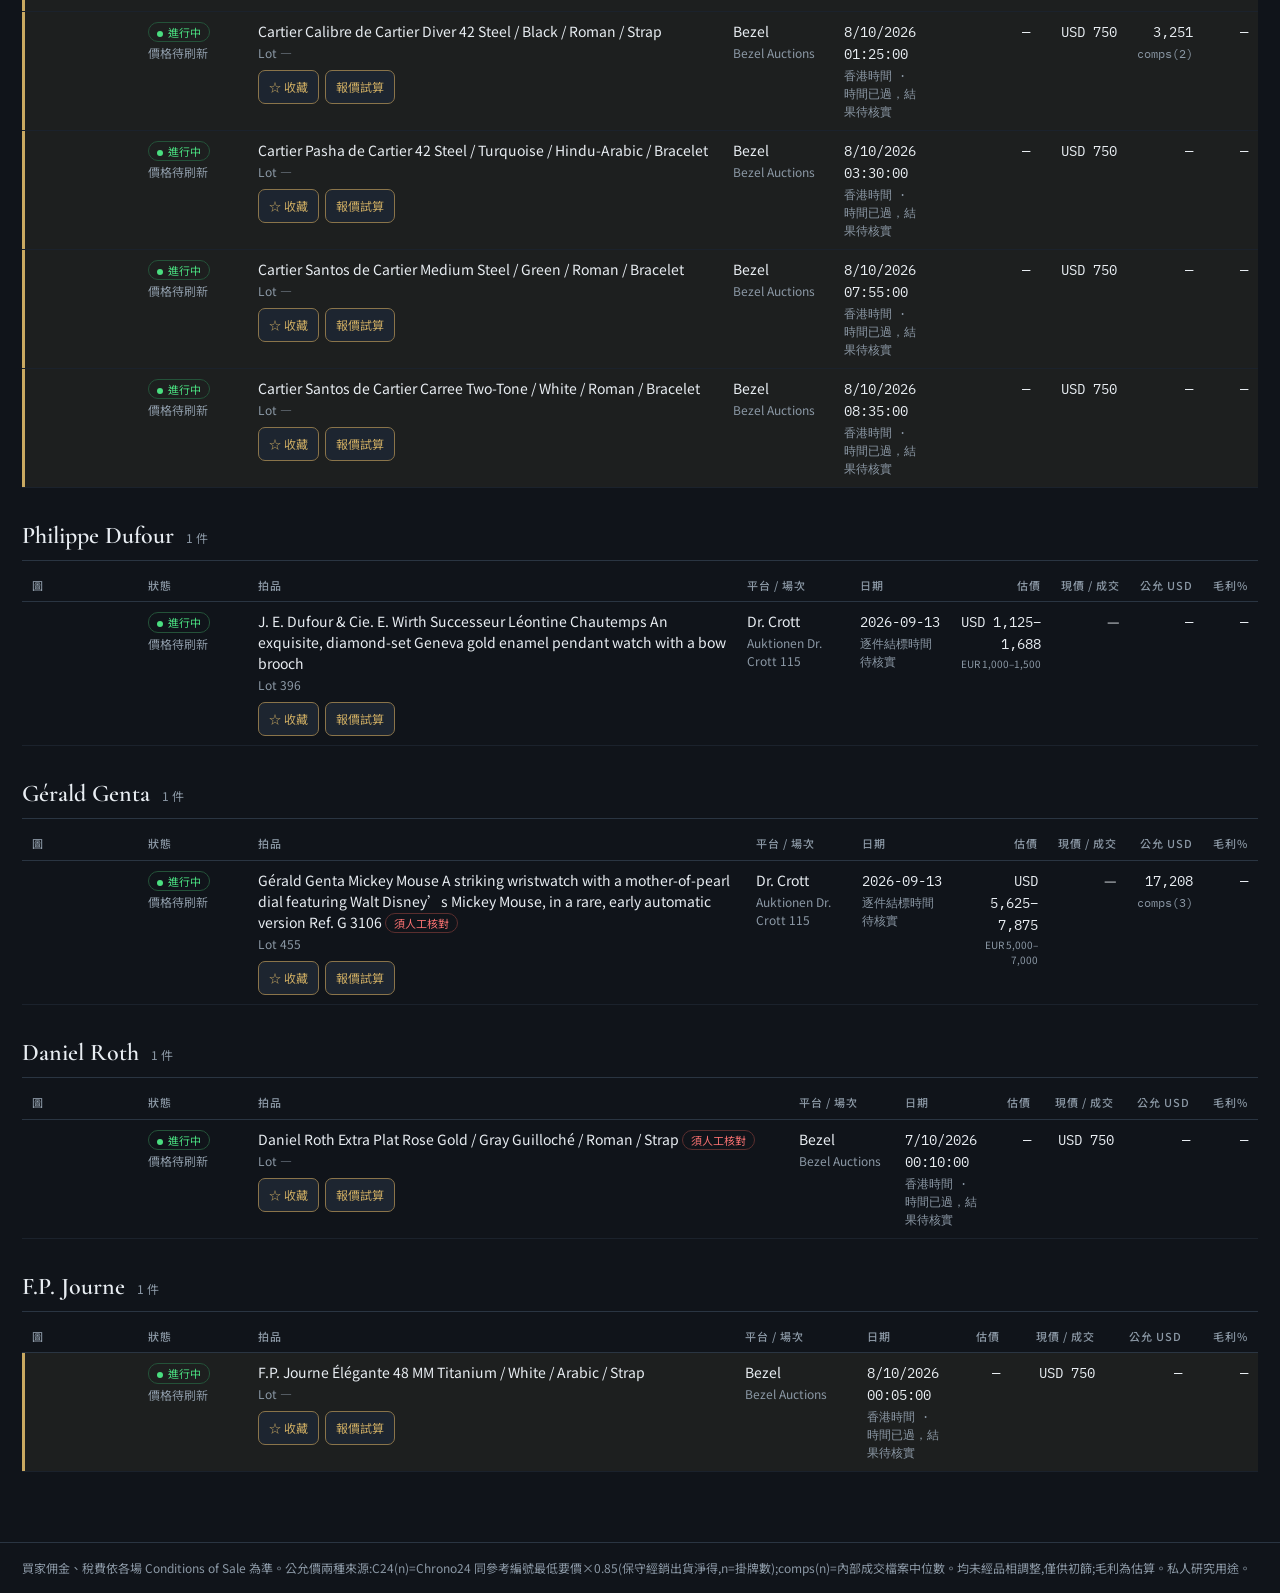
==== commit f06df1be: "fix: preserve auction lifecycle and expand Nordic watch coverage" ====
--- a/docs/index.html
+++ b/docs/index.html
@@ -152,7 +152,10 @@
     <select id="status" aria-label="狀態">
       <option value="active" selected>進行中 + 即將上拍</option>
       <option value="live">僅進行中(可出價)</option>
-      <option value="past">過往成交(參考價)</option>
+      <option value="past">已確認成交</option>
+      <option value="unsold">流拍</option><option value="withdrawn">撤拍</option>
+      <option value="ended">已結束／結果待確認</option>
+      <option value="unknown">狀態未知</option><option value="stale">未更新／待核實</option>
       <option value="">全部</option>
     </select>
     <label class="toggle"><input type="checkbox" id="favoritesOnly">只看收藏</label>
@@ -184,7 +187,7 @@
     ]);
     if (!Array.isArray(lots)) throw new Error("Invalid lots");
     LOTS=lots; META=meta;
-    if(meta&&meta.updated_at) $('updated').textContent='更新於 '+meta.updated_at.slice(0,16).replace('T',' ')+' UTC';
+    if(meta&&meta.updated_at) $('updated').textContent='完整更新 '+meta.updated_at.slice(0,16).replace('T',' ')+' UTC' + (meta.partial_updated_at ? ' · 部分市場更新 '+meta.partial_updated_at.slice(0,16).replace('T',' ')+' UTC' : '');
     const bs=[...new Set(LOTS.map(l=>l.brand))].sort();
     const ps=[...new Set(LOTS.map(l=>l.platform))].sort();
     bs.forEach(b=>$('brand').add(new Option(b,b)));
@@ -202,9 +205,10 @@
   return u; // Bezel/Loupe This originals are already large; Antiquorum only serves medium
 }
 function statusChip(l){
-  if(l.status==='live') return '<span class="chip live">進行中</span>';
-  if(l.status==='past') return '<span class="chip past">已成交</span>';
-  return '<span class="chip up">即將上拍</span>';
+  if(l.data_stale) return '<span class="chip review">未更新／待核實</span>';
+  const labels={live:'進行中',upcoming:'即將上拍',past:'已成交',unsold:'流拍',withdrawn:'撤拍',ended:'已結束／結果待確認',unknown:'狀態未知'};
+  const cls=l.status==='live'?'live':l.status==='upcoming'?'up':'past';
+  return `<span class="chip ${cls}">${labels[l.status]||'狀態未知'}</span>`;
 }
 
 function render(){
@@ -214,9 +218,9 @@
     if($('brand').value&&l.brand!==$('brand').value)return false;
     if($('platform').value&&l.platform!==$('platform').value)return false;
     const st=$('status').value;
-    if(st==='active'&&l.status==='past')return false;
-    if(st==='live'&&l.status!=='live')return false;
-    if(st==='past'&&l.status!=='past')return false;
+    if(st==='active'&&!isActive(l))return false;
+    if(st==='stale'&&!l.data_stale)return false;
+    if(st && !['active','stale'].includes(st) && (l.status!==st || l.data_stale))return false;
     if($('favoritesOnly').checked&&!privateState.favorites.includes(l.lot_id))return false;
     if($('newOnly').checked&&!l.is_new)return false;
     if($('flagOnly').checked&&(!l.arb_flag||!actionable(l)))return false;
@@ -232,7 +236,7 @@
 
   let html='';
   for(const b of order){
-    const g=groups[b].sort((x,y)=>(x.status==='past')-(y.status==='past')||(x.auction_date||'').localeCompare(y.auction_date||''));
+    const g=groups[b].sort((x,y)=>Number(!isActive(x))-Number(!isActive(y))||(x.auction_date||'').localeCompare(y.auction_date||''));
     html+=`<div class="brand-head"><h2>${esc(b)}</h2><span class="n">${g.length} 件</span></div>
     <div class="tbl"><div class="thead"><div class="trow">
       <div class="cell c-img">圖</div>
@@ -251,13 +255,13 @@
         }else est=native;
       }
       let px='—',cls='',pxSub='';
-      if(l.current_bid!=null){
+      if(l.current_bid!=null&&['live','upcoming'].includes(l.status)){
         const native=`${esc(l.estimate_currency||'幣種未提供')} ${fmt(l.current_bid)}`;
         if(l.estimate_currency&&l.estimate_currency!=='USD'&&l.current_bid_usd!=null){px=`USD ${fmt(l.current_bid_usd)}`;pxSub=native;}
         else px=native;
         cls='mono';
       }
-      else if(l.sold_price!=null){
+      else if(l.sold_price!=null&&l.status==='past'){
         const native=`${esc(l.estimate_currency)} ${fmt(l.sold_price)}`;
         if(l.estimate_currency&&l.estimate_currency!=='USD'&&l.sold_usd!=null){px=`USD ${fmt(l.sold_usd)}`;pxSub=native;}
         else px=native;
@@ -272,9 +276,9 @@
       const thumb=l.image_url
         ?`<a href="${safeUrl(l.source_url)}" target="_blank" rel="noopener"><img class="thumb" loading="lazy" src="${safeUrl(imgUrl(l,240))}" data-large="${safeUrl(imgUrl(l,800))}" alt="" onerror="this.style.display='none'"></a>`
         :'<div class="thumb thumb-empty"></div>';
-      html+=`<div class="lot st-${['live','past','upcoming'].includes(l.status)?l.status:'upcoming'}${l.is_new?' newlot':''}">
+      html+=`<div class="lot st-${['live','past','upcoming','unsold','withdrawn','ended','unknown'].includes(l.status)?l.status:'unknown'}${l.is_new?' newlot':''}">
         <div class="cell c-img">${thumb}</div>
-        <div class="cell c-status">${statusChip(l)}<div class="sub">${isFresh(l)?'30 分鐘內核驗':'價格待刷新'}</div></div>
+        <div class="cell c-status">${statusChip(l)}<div class="sub">${l.data_stale?'本次未取得，保留舊資料':isFresh(l)?'30 分鐘內核驗':'價格待刷新'}${l.data_stale?'<br>最後見於 '+esc(l.last_seen||'未知'):''}</div></div>
         <div class="cell c-title title-cell"><a href="${safeUrl(l.source_url)}" target="_blank" rel="noopener">${esc(l.title_raw||'')}</a>${rev}${pilot}
           <div class="sub m-lot">Lot ${esc(l.lot_number||'—')}</div>
           <div class="actions"><button data-action="favorite" data-lot="${esc(l.lot_id)}" aria-pressed="${privateState.favorites.includes(l.lot_id)}">${privateState.favorites.includes(l.lot_id)?'★ 已收藏':'☆ 收藏'}</button><button data-action="quote" data-lot="${esc(l.lot_id)}">報價試算</button></div></div>
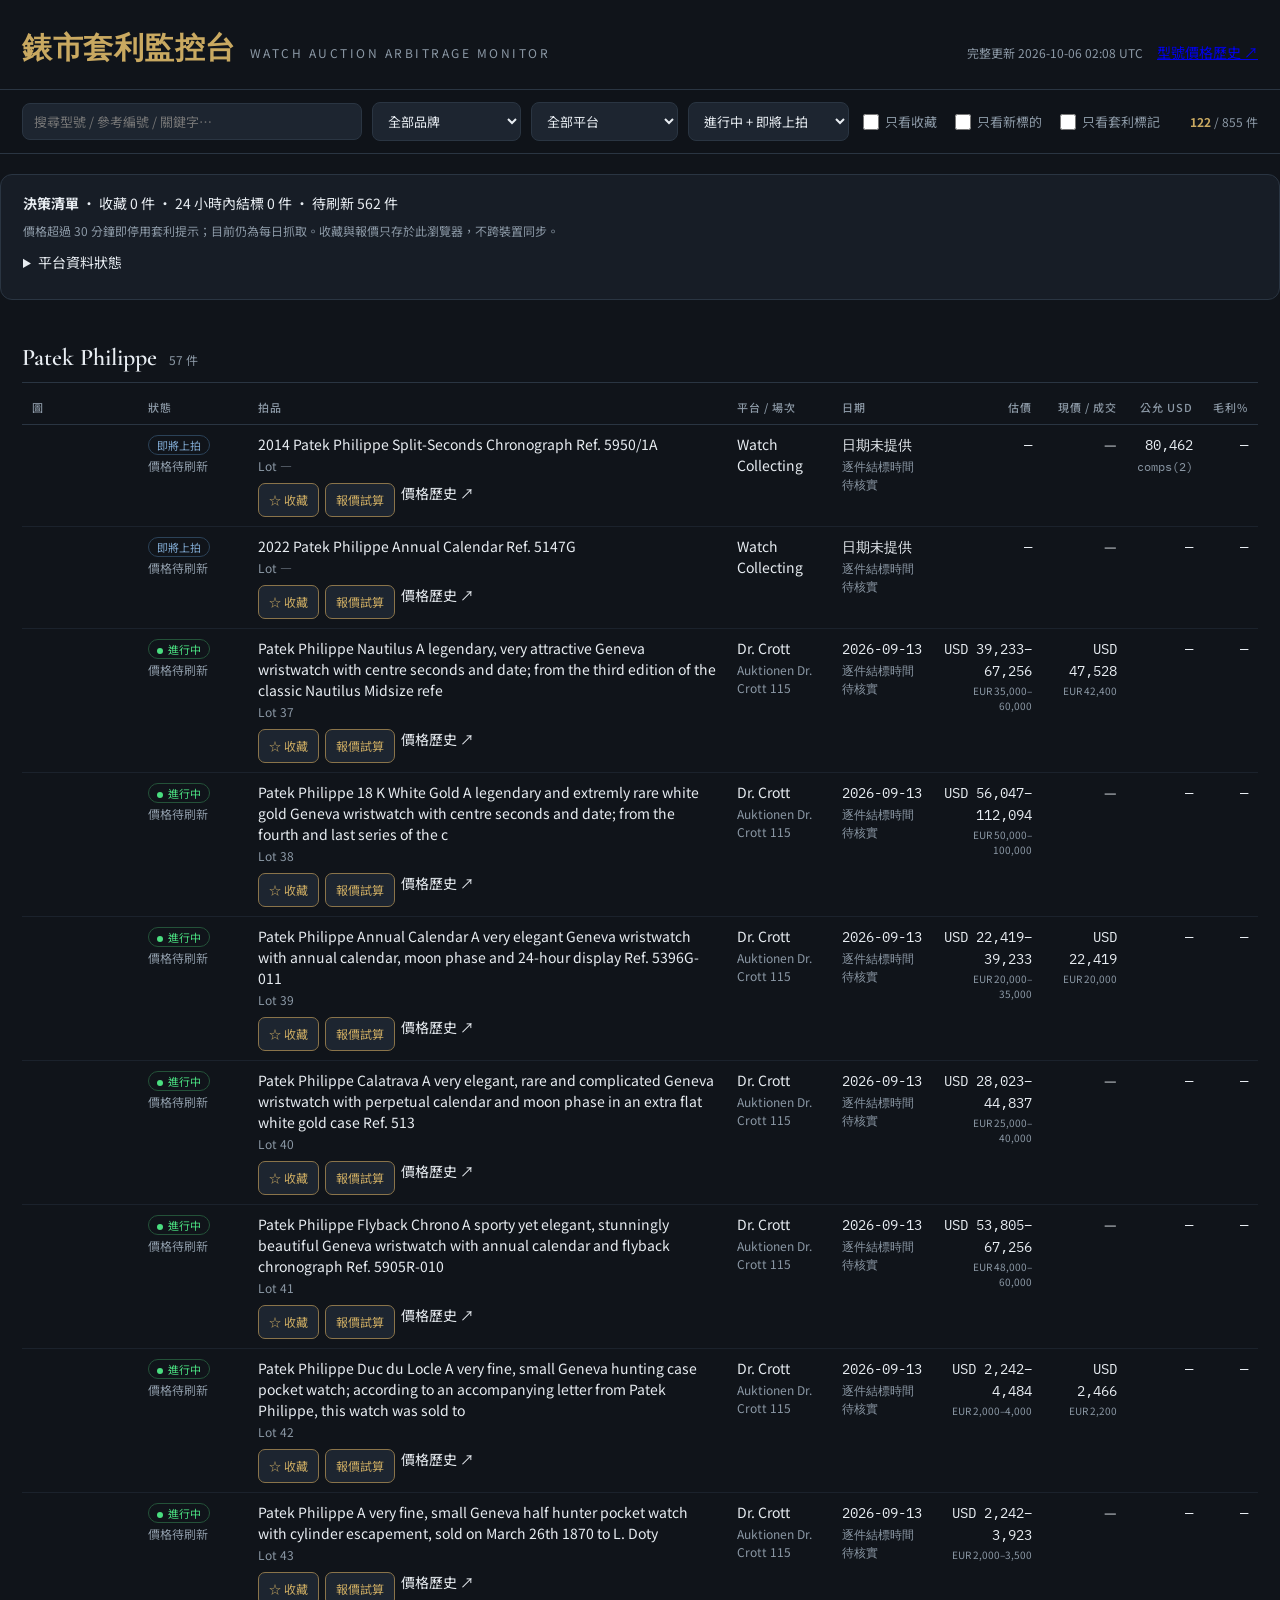
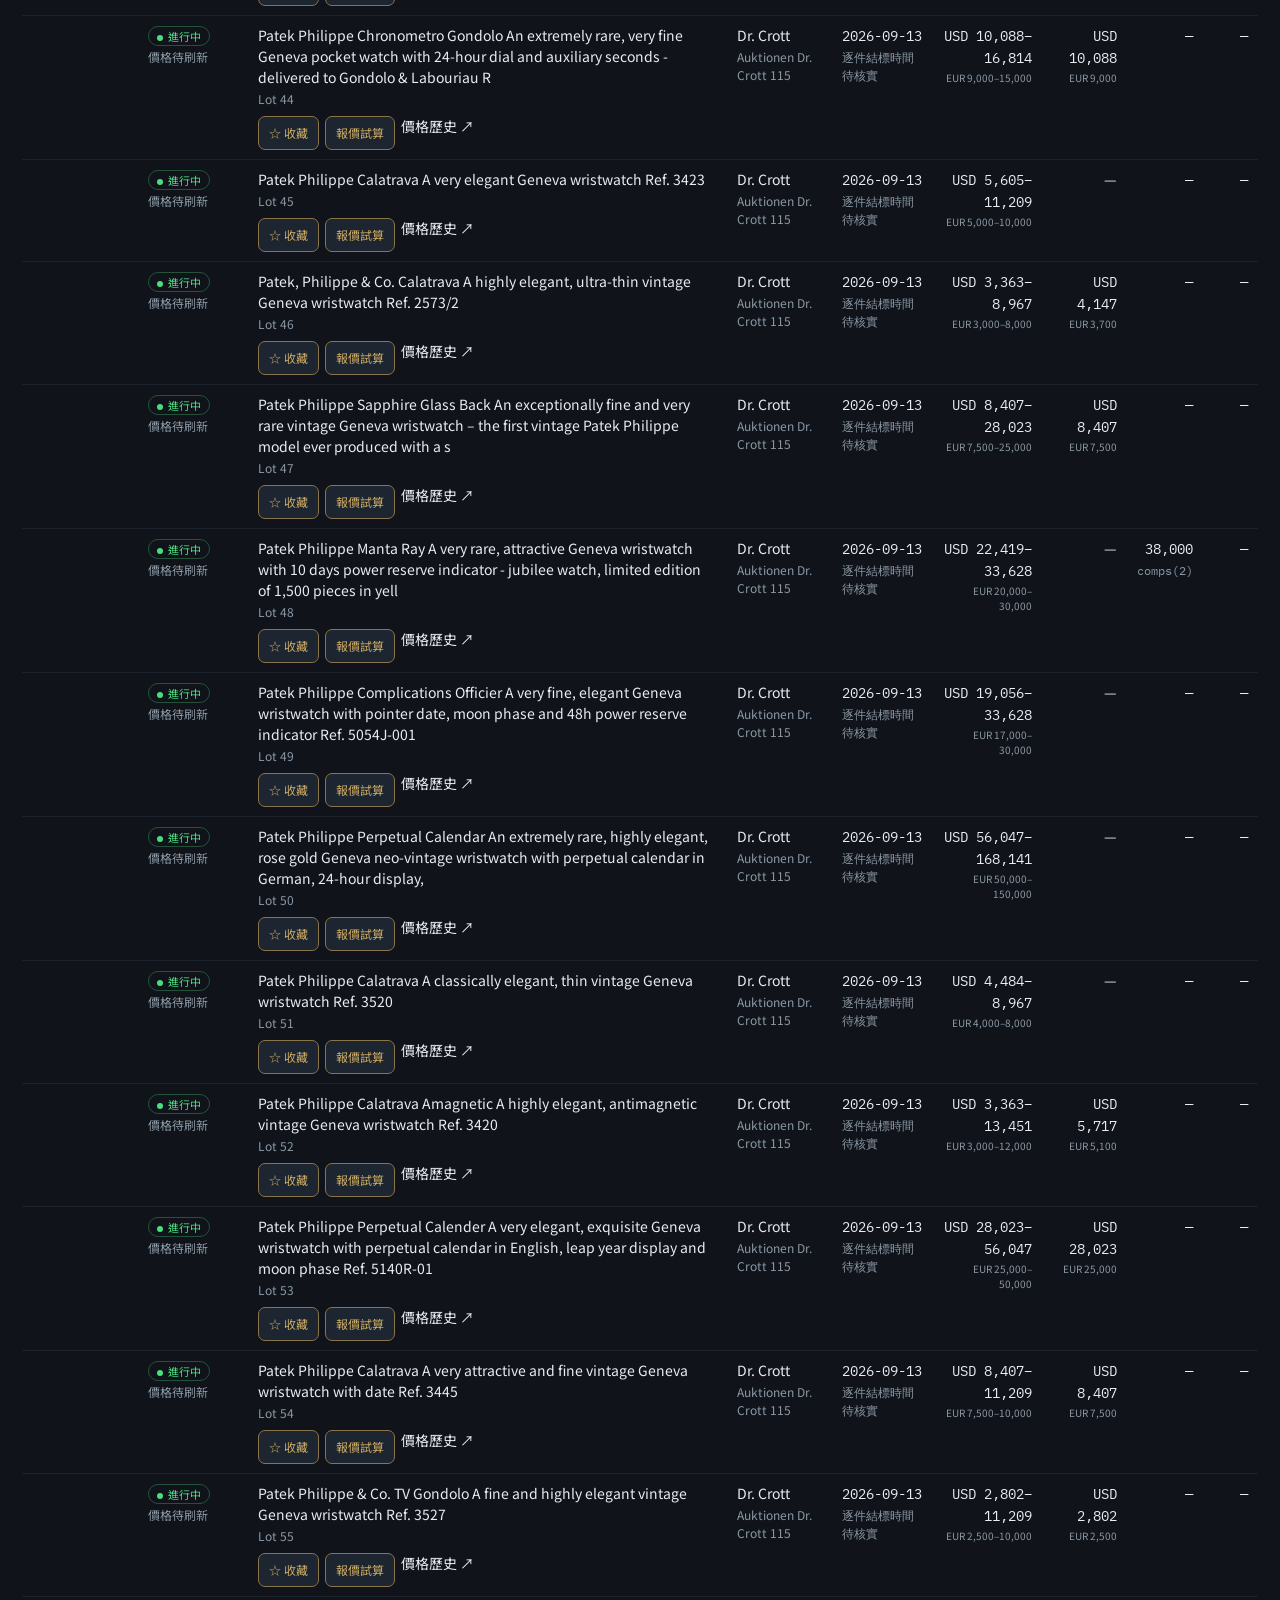
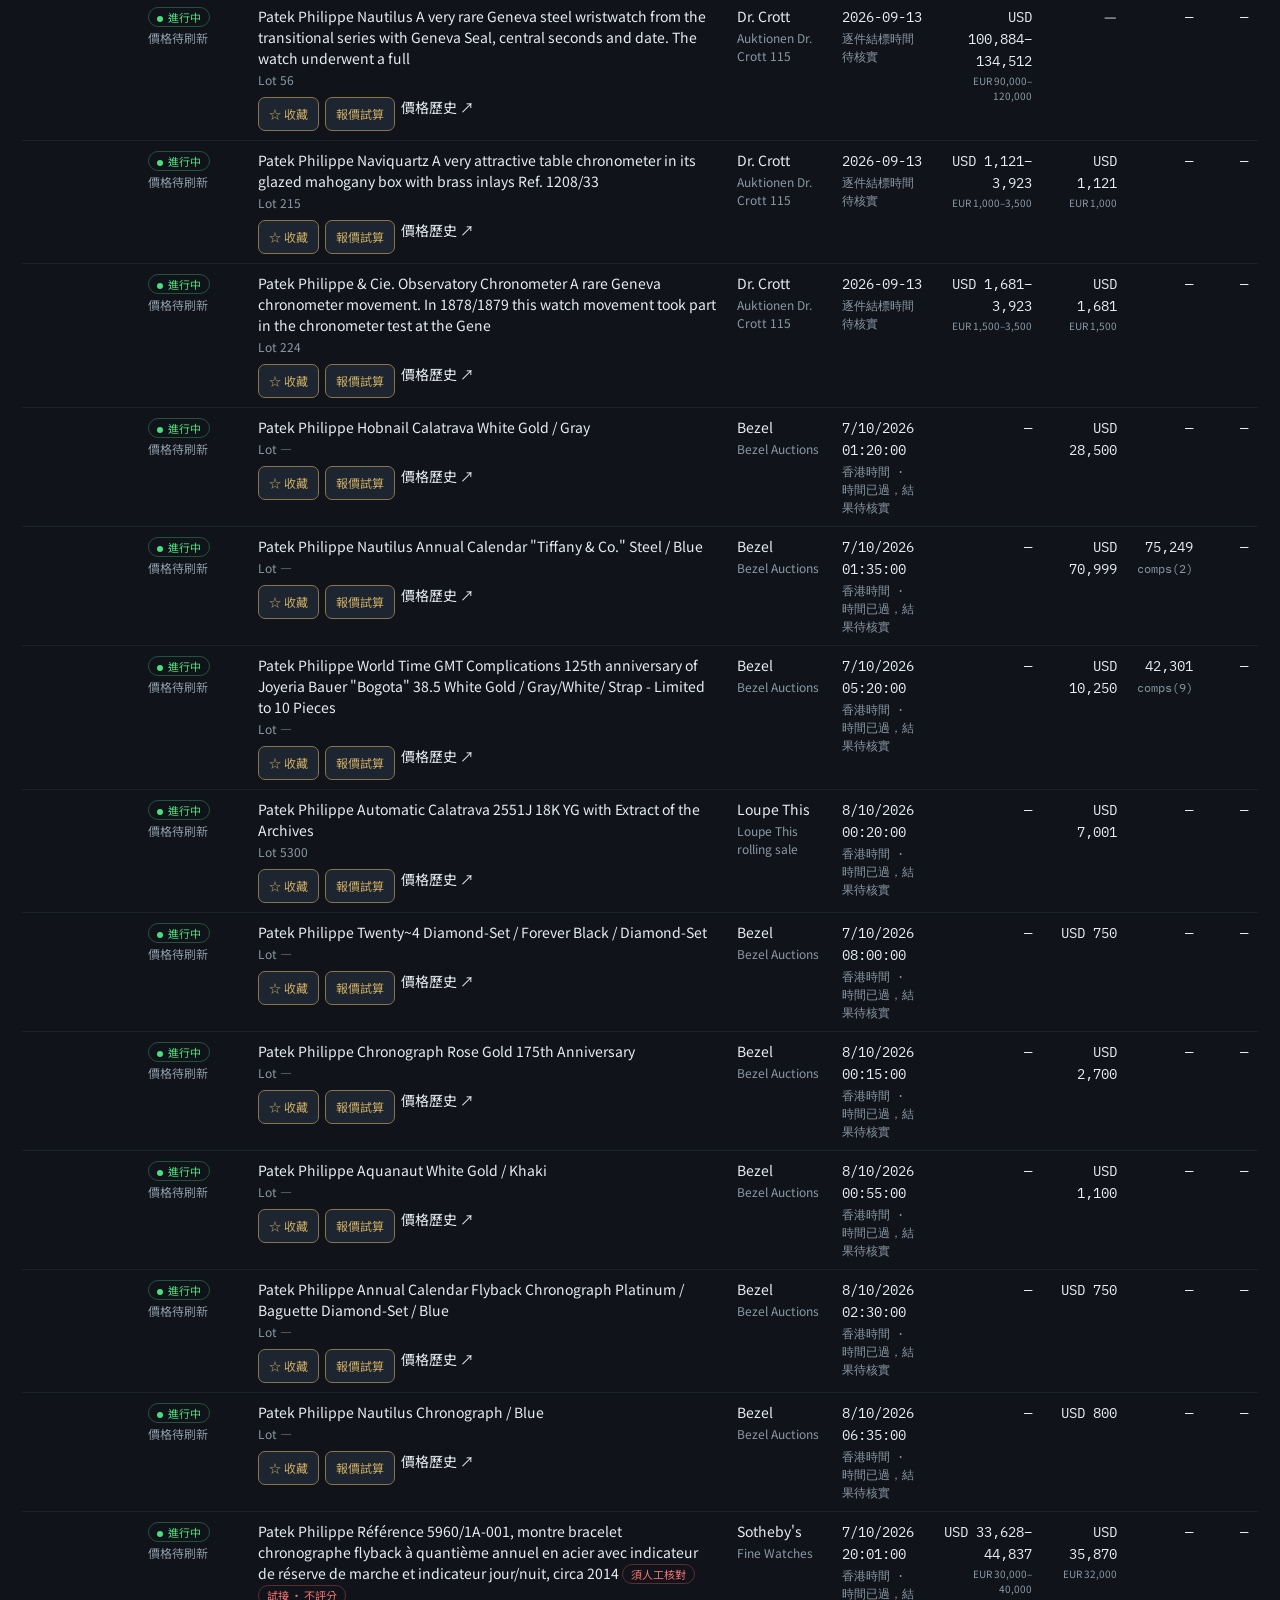
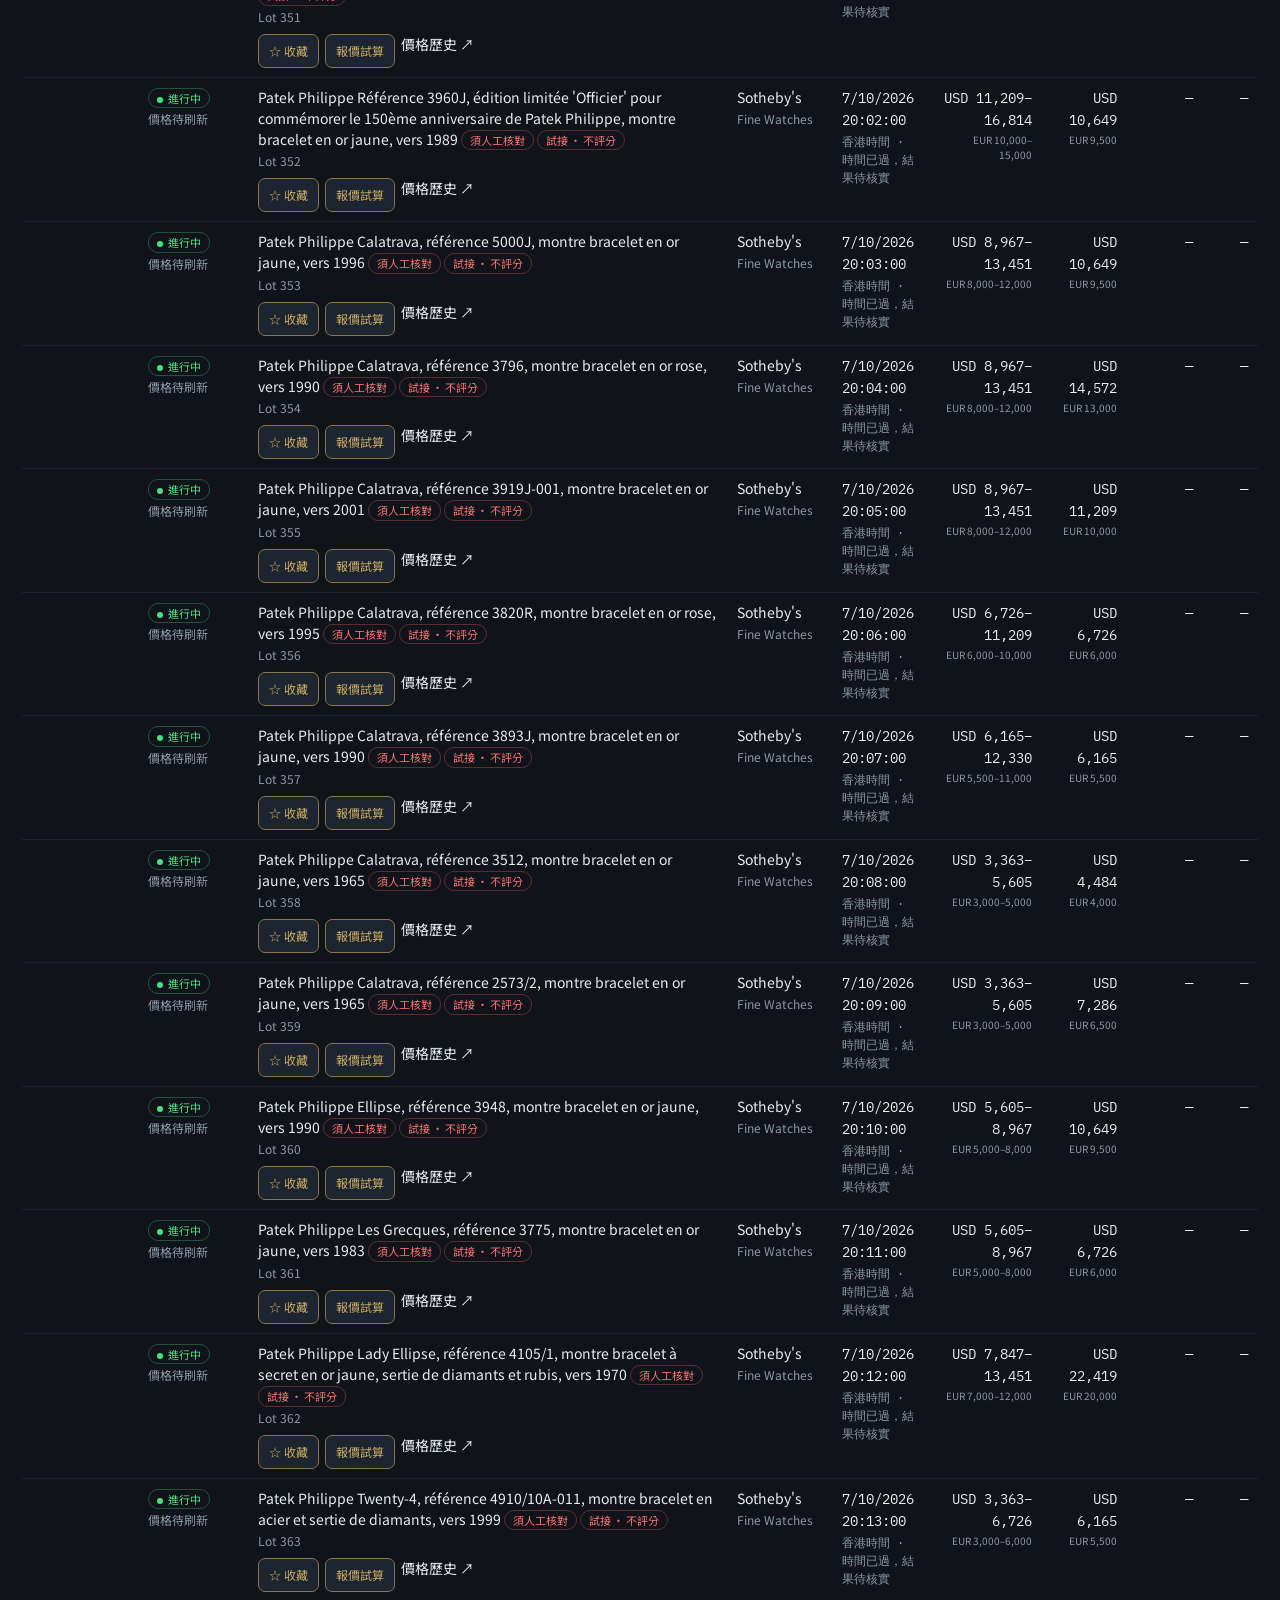
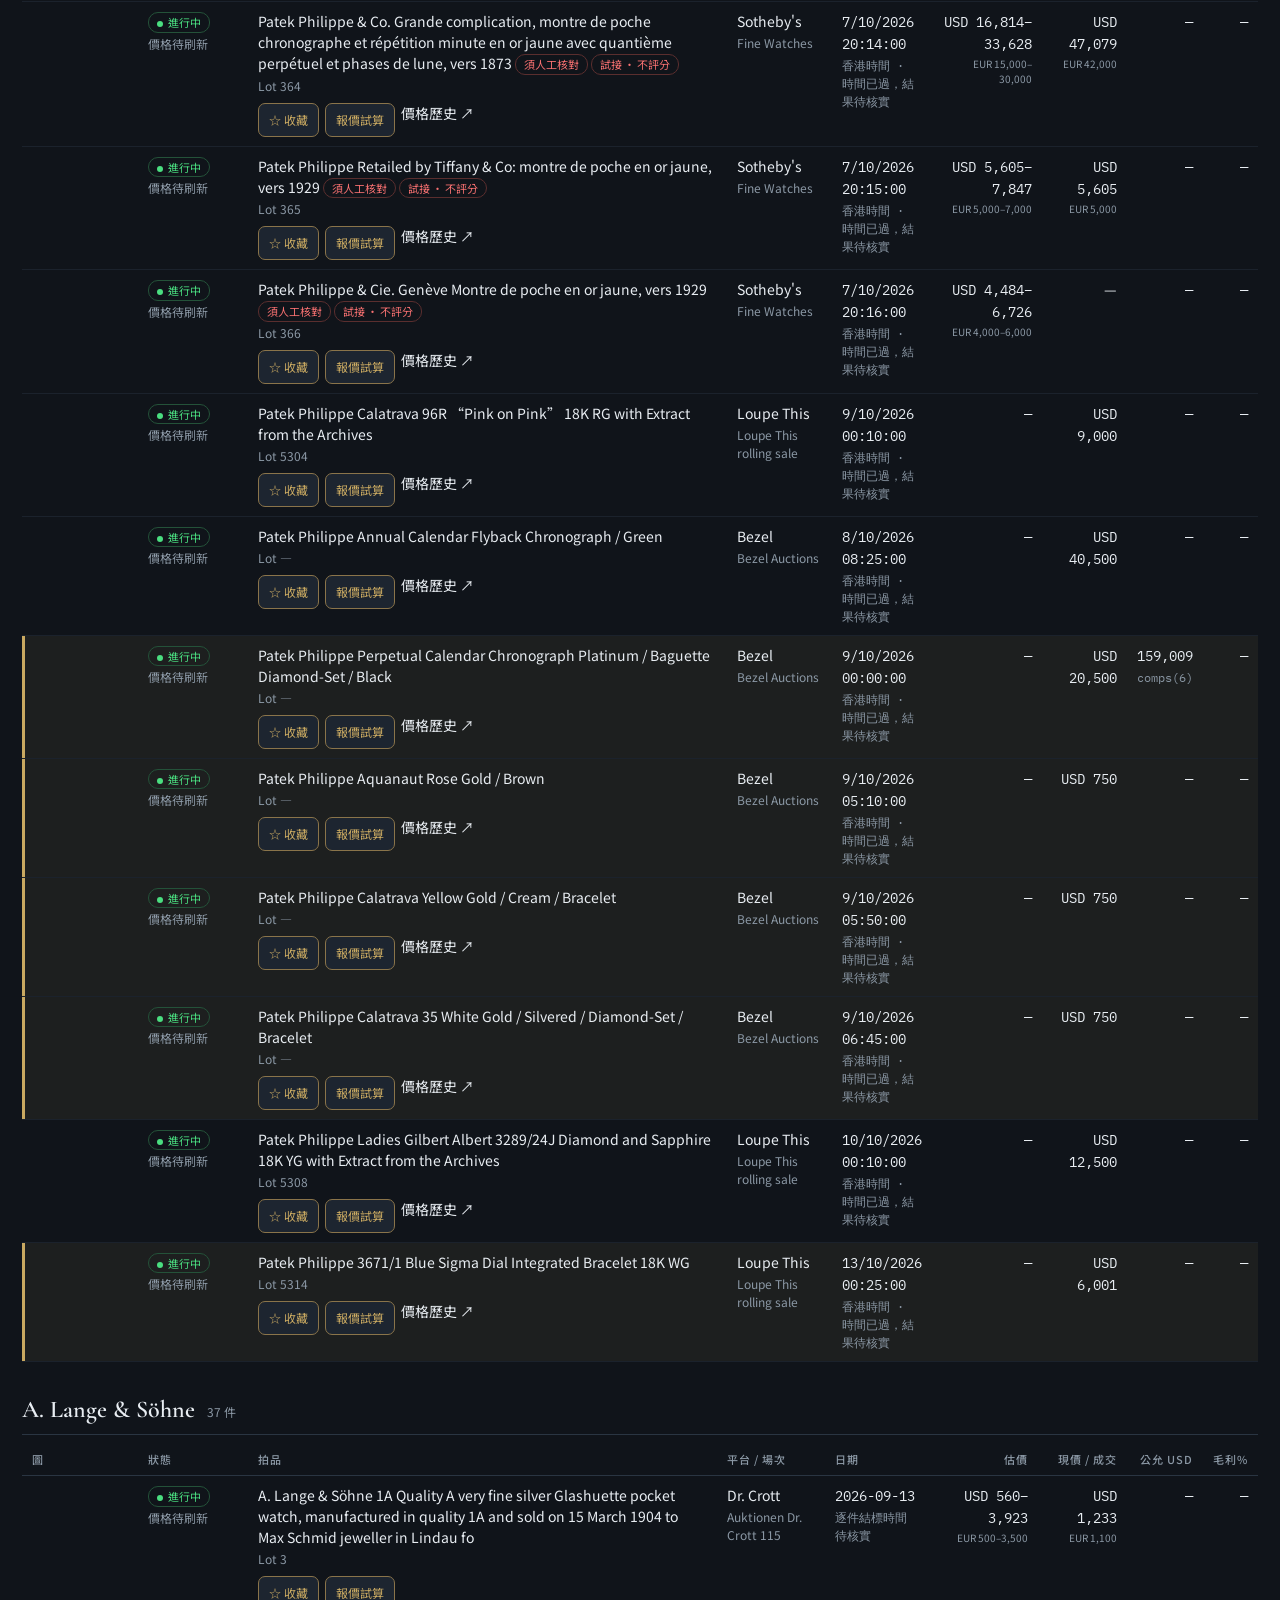
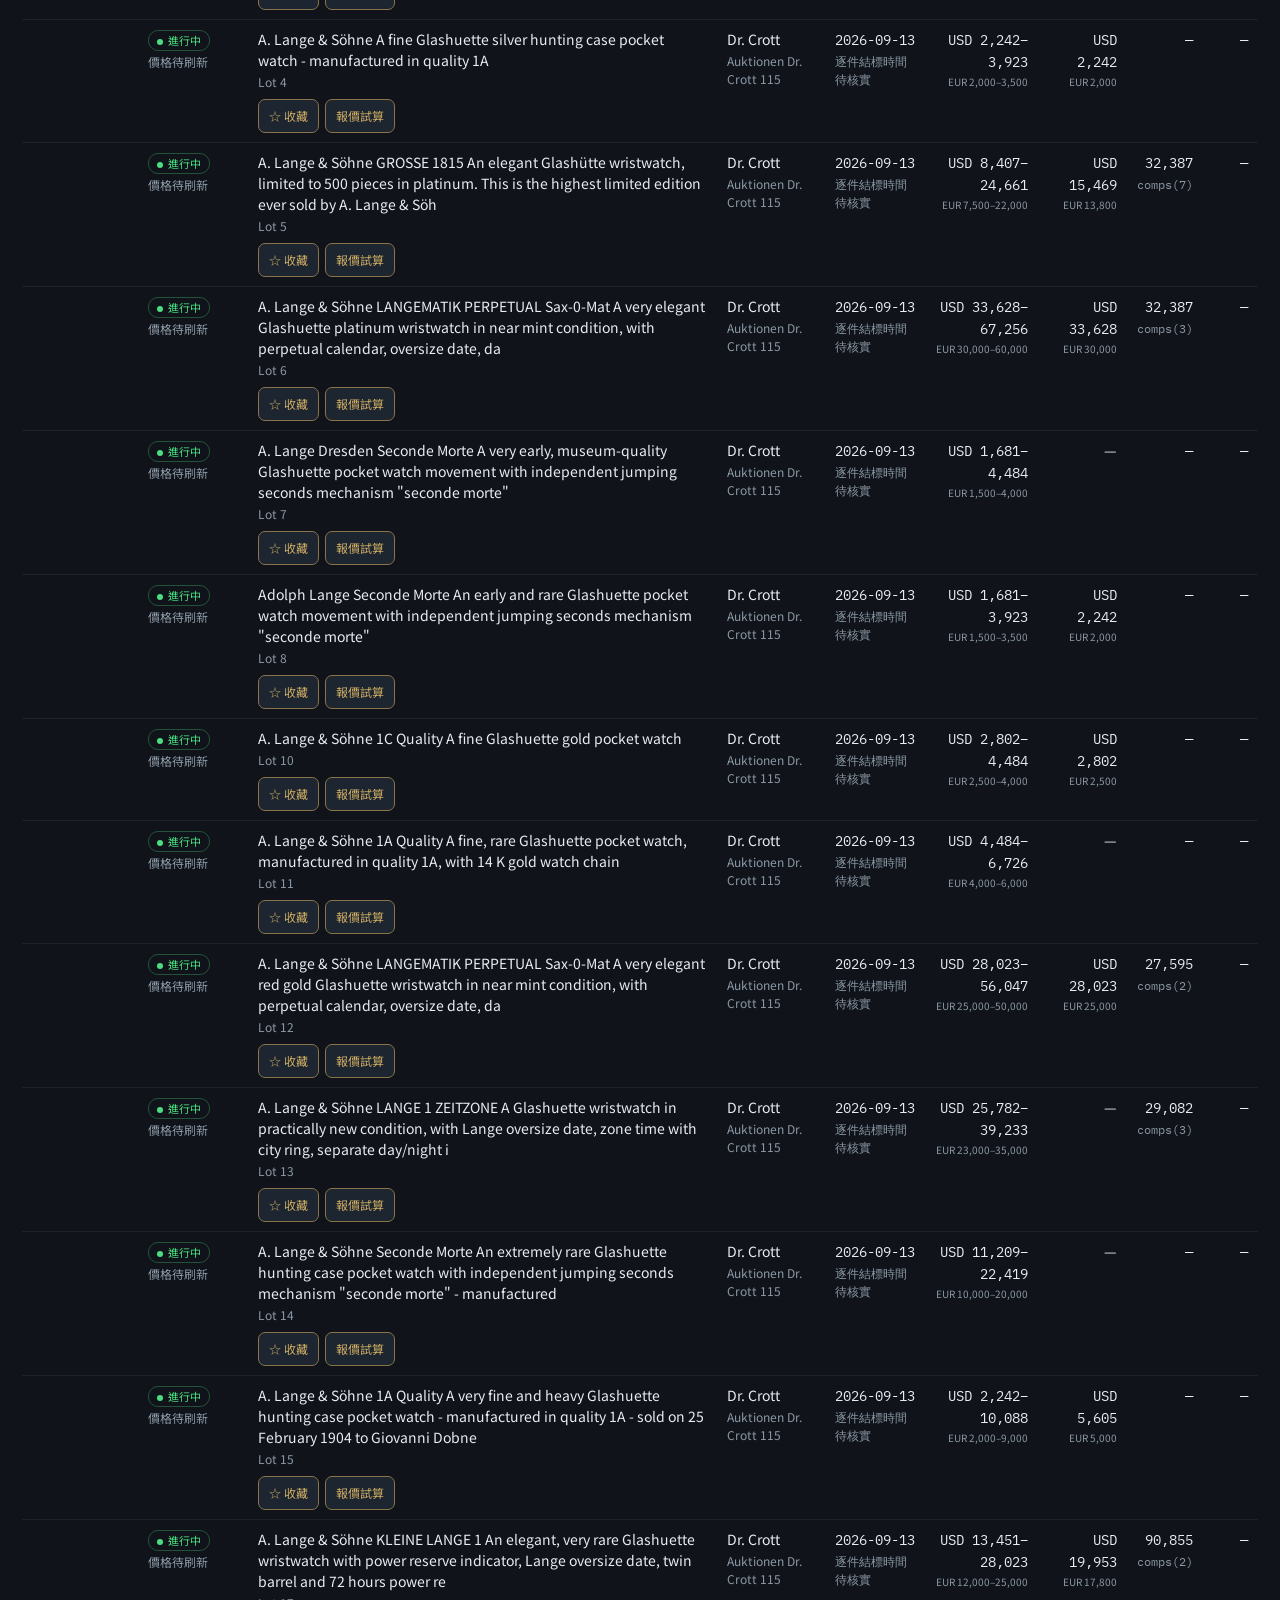
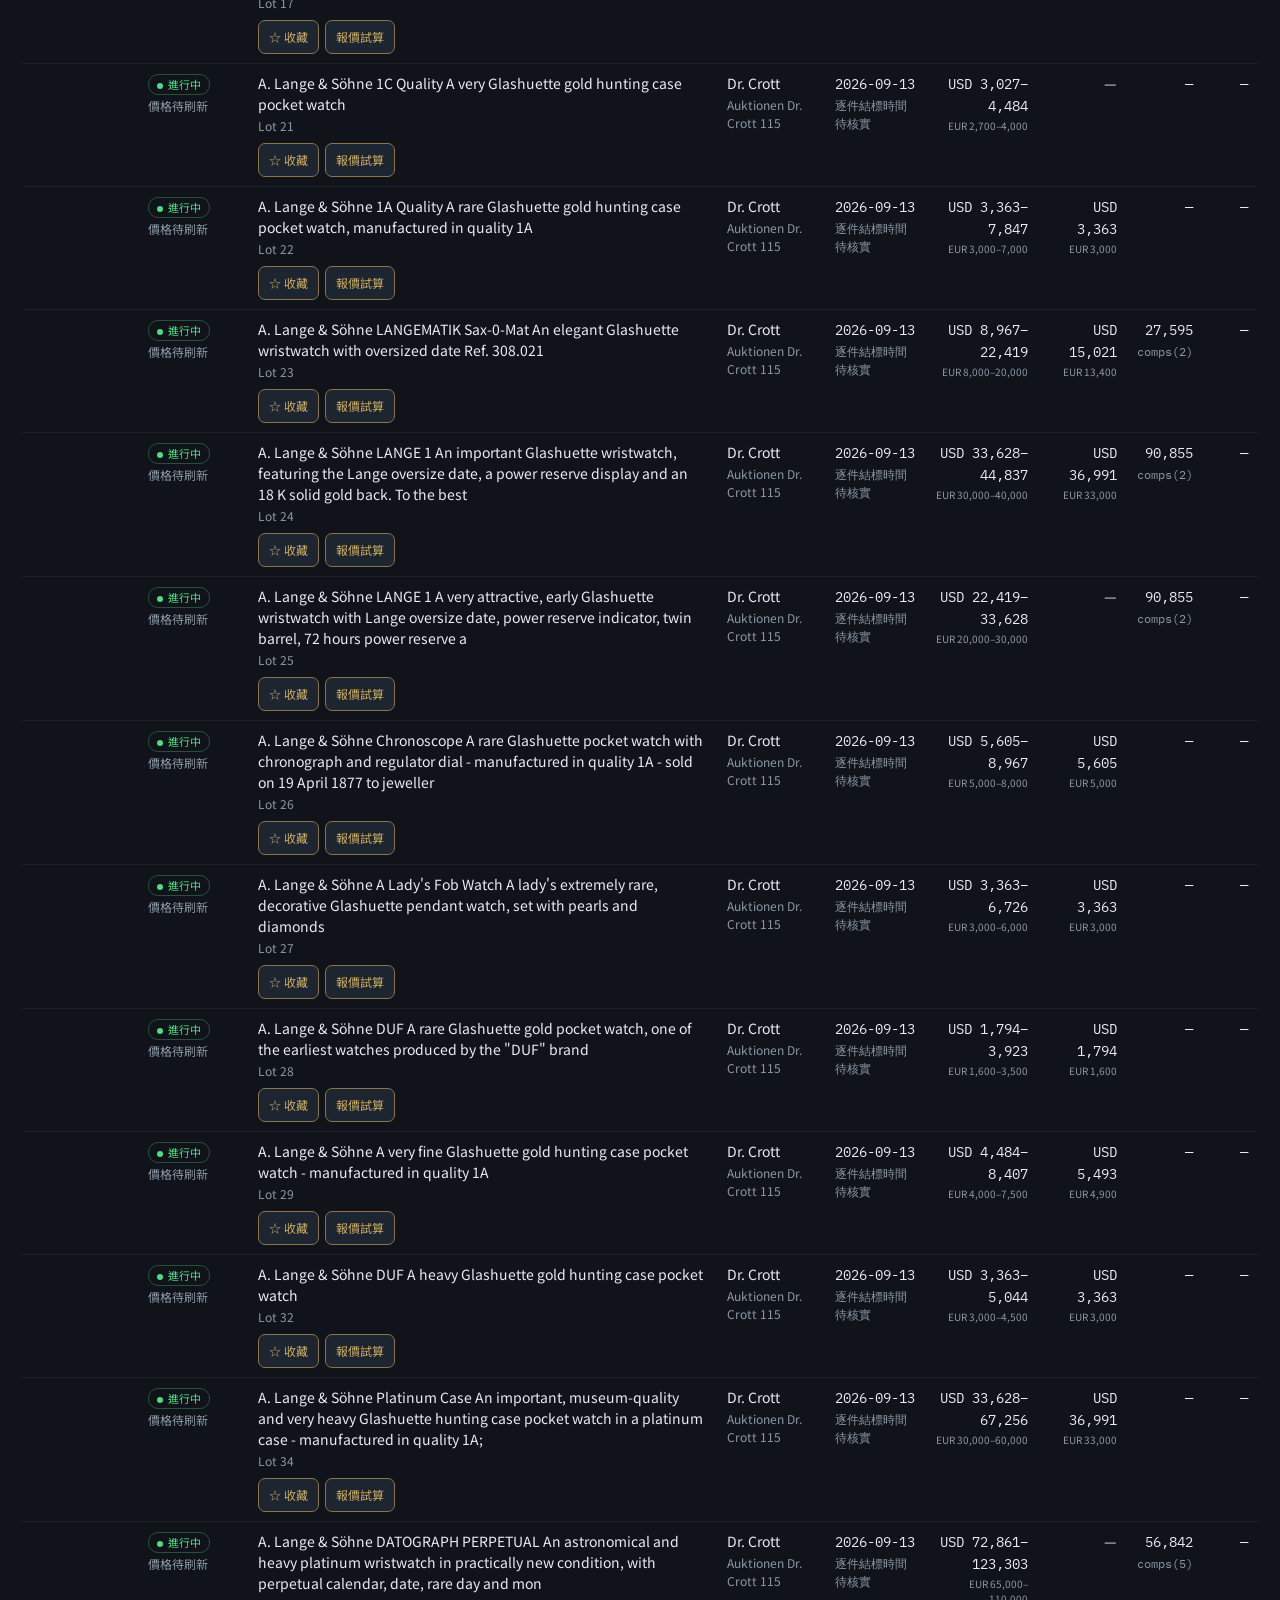
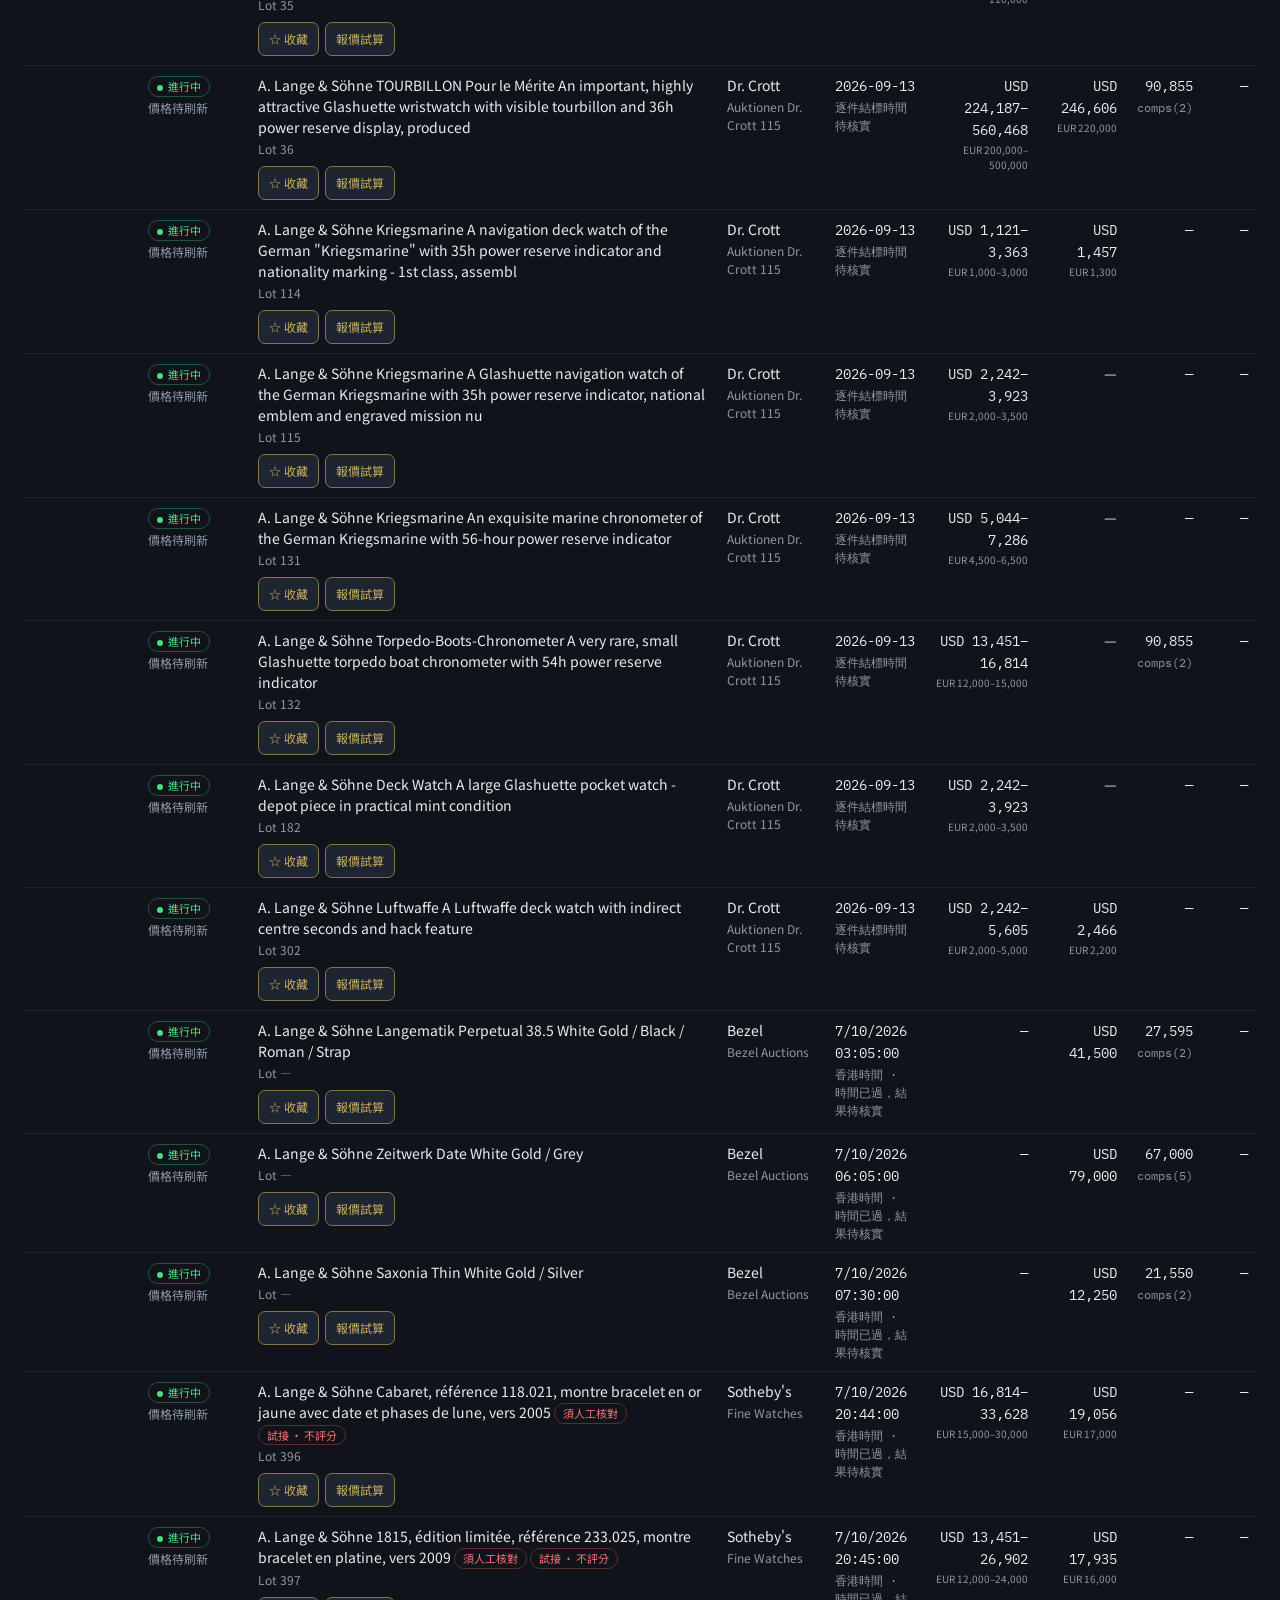
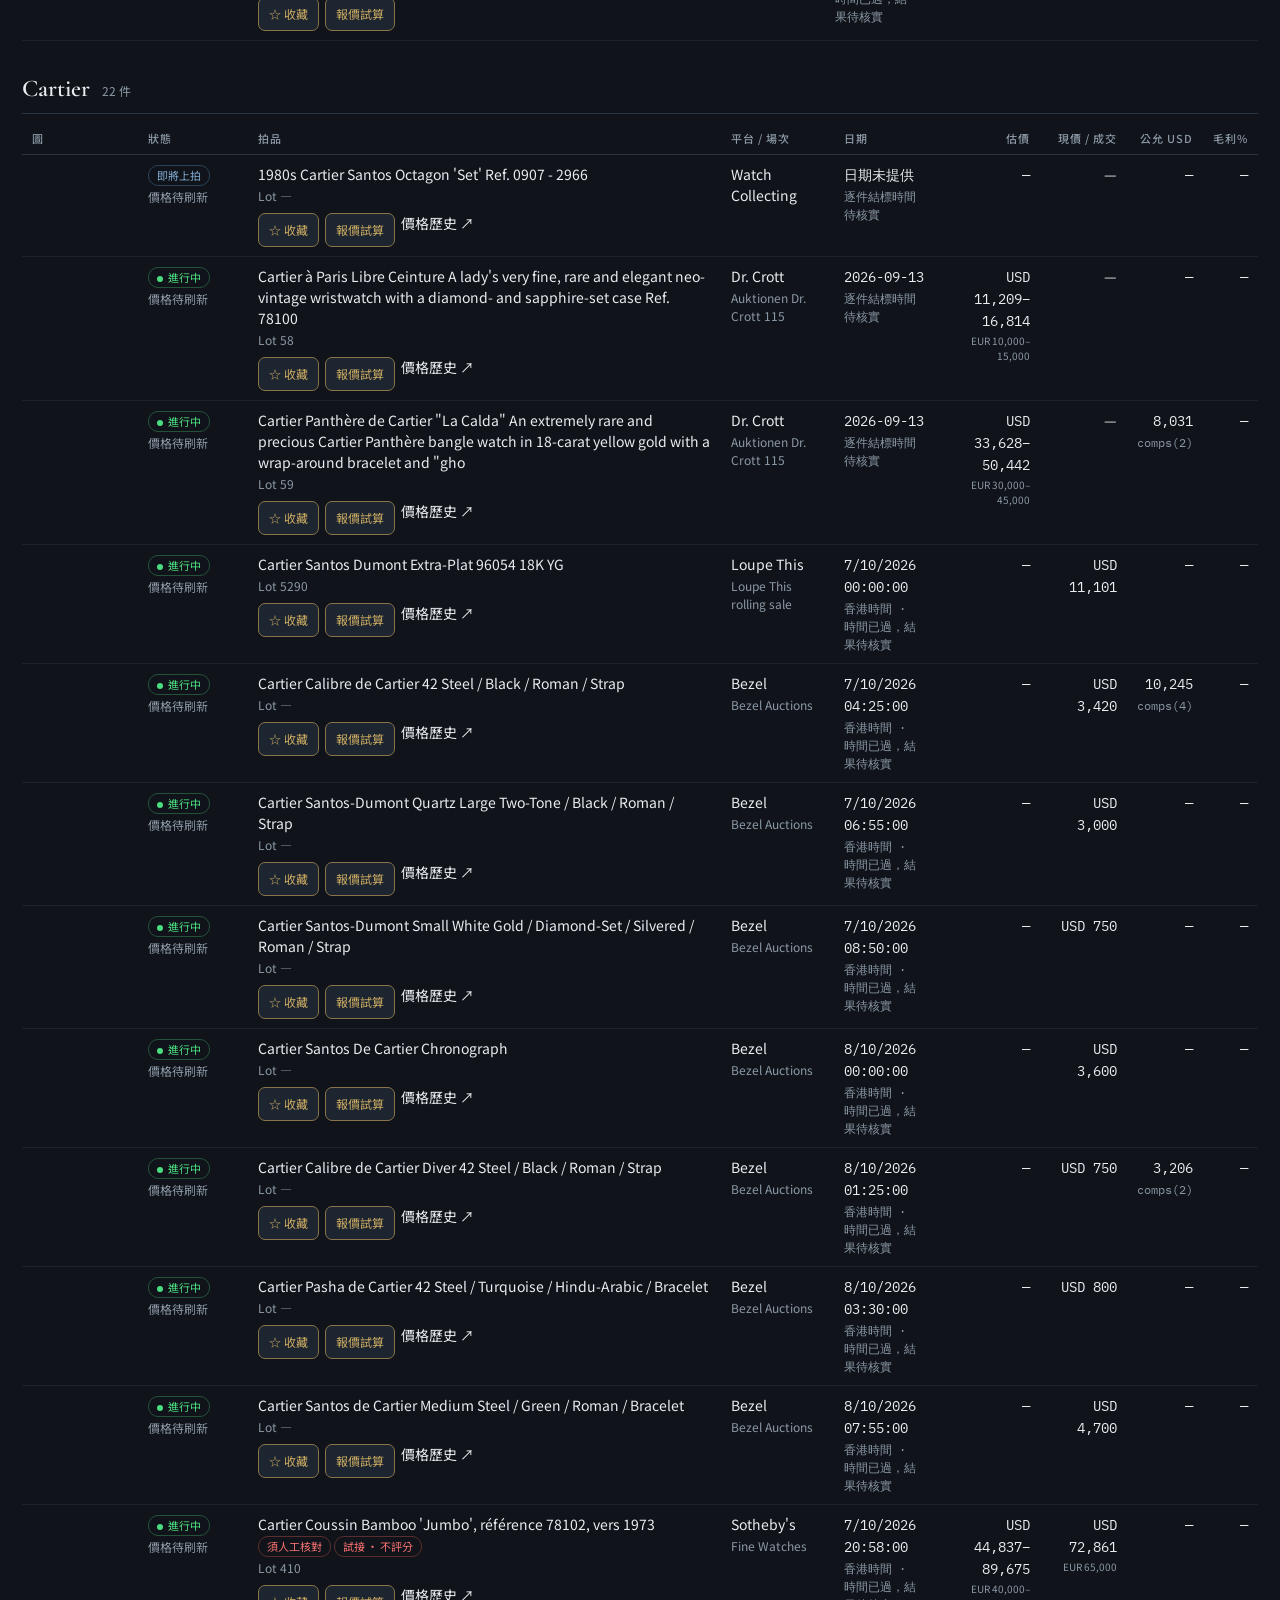
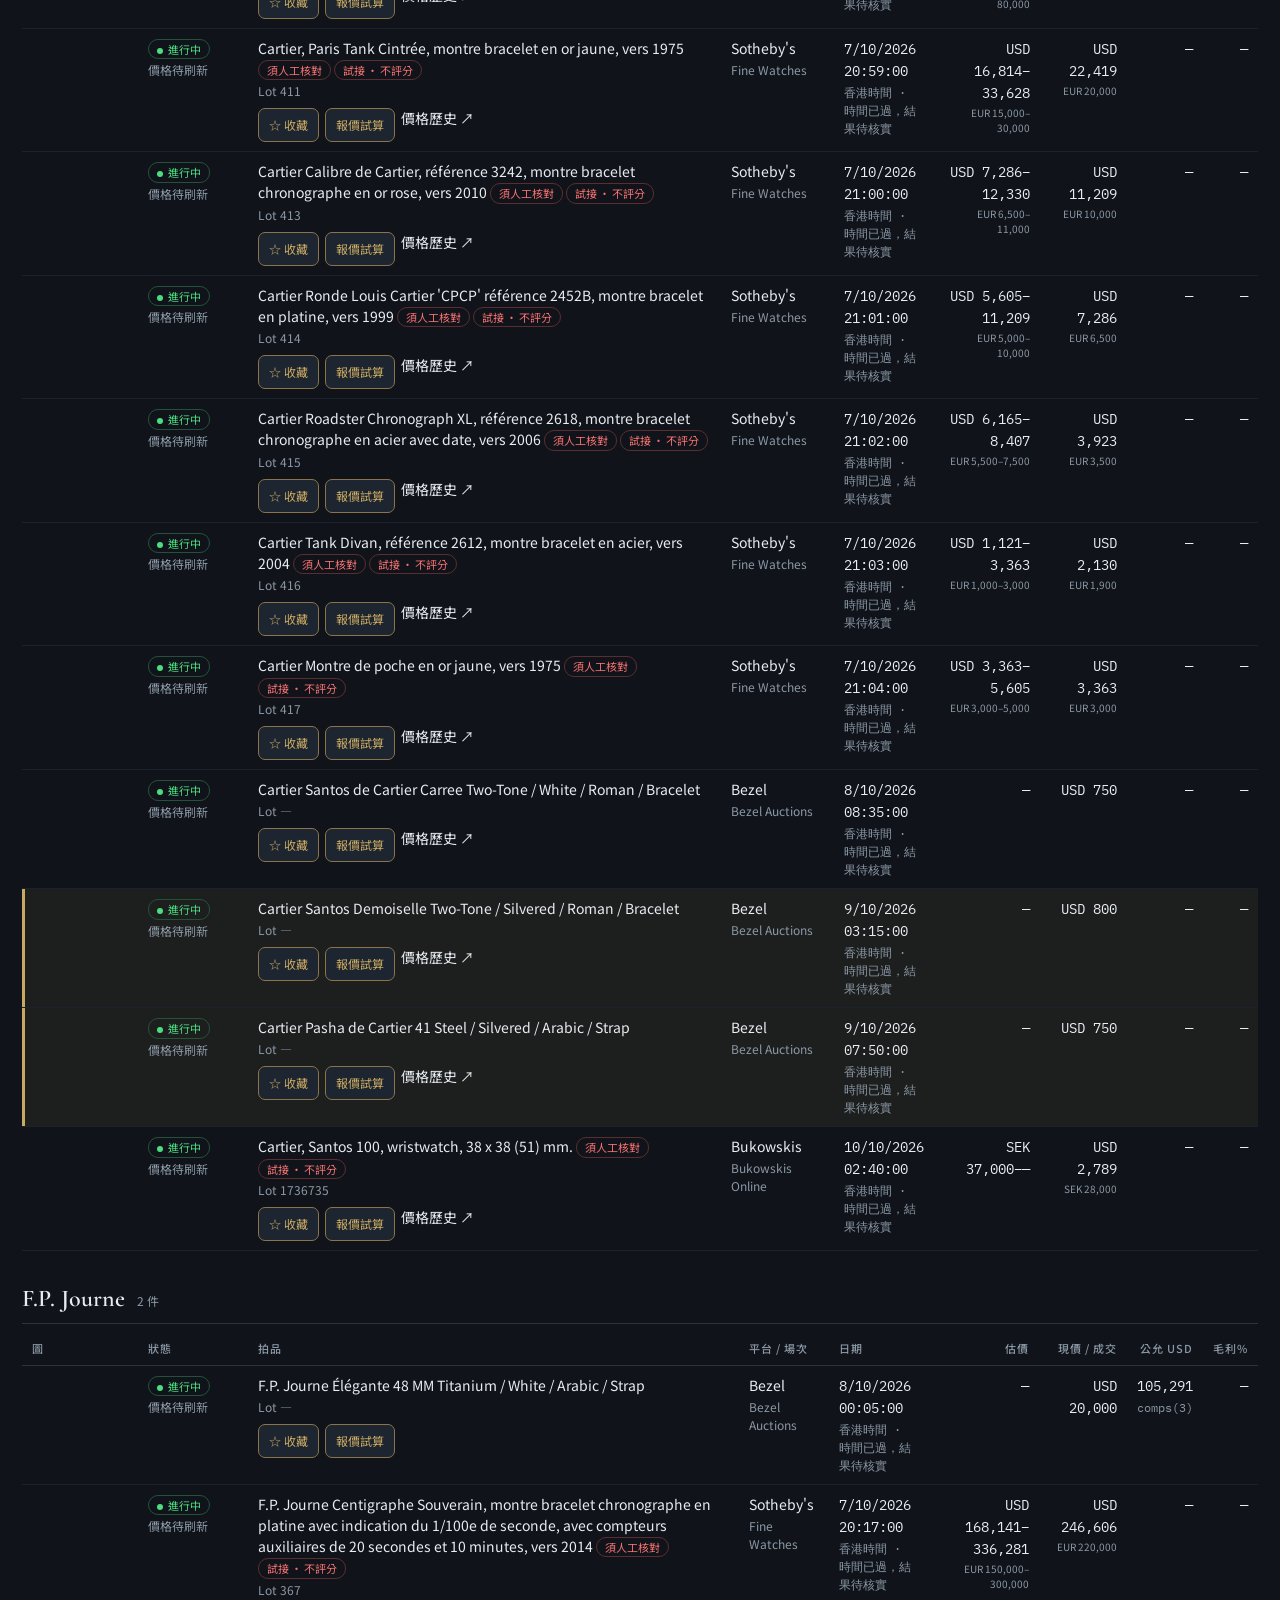
==== commit 518cd1ea: "feat: add Collector Square historical watch price explorer" ====
--- a/docs/index.html
+++ b/docs/index.html
@@ -141,6 +141,7 @@
     <h1>錶市套利監控台</h1>
     <span class="en">Watch Auction Arbitrage Monitor</span>
     <span class="updated" id="updated"></span>
+    <a href="history.html">型號價格歷史 ↗</a>
   </div>
 </header>
 
@@ -281,7 +282,7 @@
         <div class="cell c-status">${statusChip(l)}<div class="sub">${l.data_stale?'本次未取得，保留舊資料':isFresh(l)?'30 分鐘內核驗':'價格待刷新'}${l.data_stale?'<br>最後見於 '+esc(l.last_seen||'未知'):''}</div></div>
         <div class="cell c-title title-cell"><a href="${safeUrl(l.source_url)}" target="_blank" rel="noopener">${esc(l.title_raw||'')}</a>${rev}${pilot}
           <div class="sub m-lot">Lot ${esc(l.lot_number||'—')}</div>
-          <div class="actions"><button data-action="favorite" data-lot="${esc(l.lot_id)}" aria-pressed="${privateState.favorites.includes(l.lot_id)}">${privateState.favorites.includes(l.lot_id)?'★ 已收藏':'☆ 收藏'}</button><button data-action="quote" data-lot="${esc(l.lot_id)}">報價試算</button></div></div>
+          <div class="actions"><button data-action="favorite" data-lot="${esc(l.lot_id)}" aria-pressed="${privateState.favorites.includes(l.lot_id)}">${privateState.favorites.includes(l.lot_id)?'★ 已收藏':'☆ 收藏'}</button><button data-action="quote" data-lot="${esc(l.lot_id)}">報價試算</button> ${historyLink(l)}</div></div>
         <div class="cell c-platform">${esc(l.platform)}${l.auction_name&&l.auction_name!==l.platform?`<div class="sub">${esc(l.auction_name)}</div>`:''}</div>
         <div class="cell c-date"><span class="lbl">日期</span><span class="val mono">${timing(l)}</span></div>
         <div class="cell c-est num"><span class="lbl">估價</span><span class="val mono">${est}${estSub?`<span class="val-sub">${estSub}</span>`:''}</span></div>
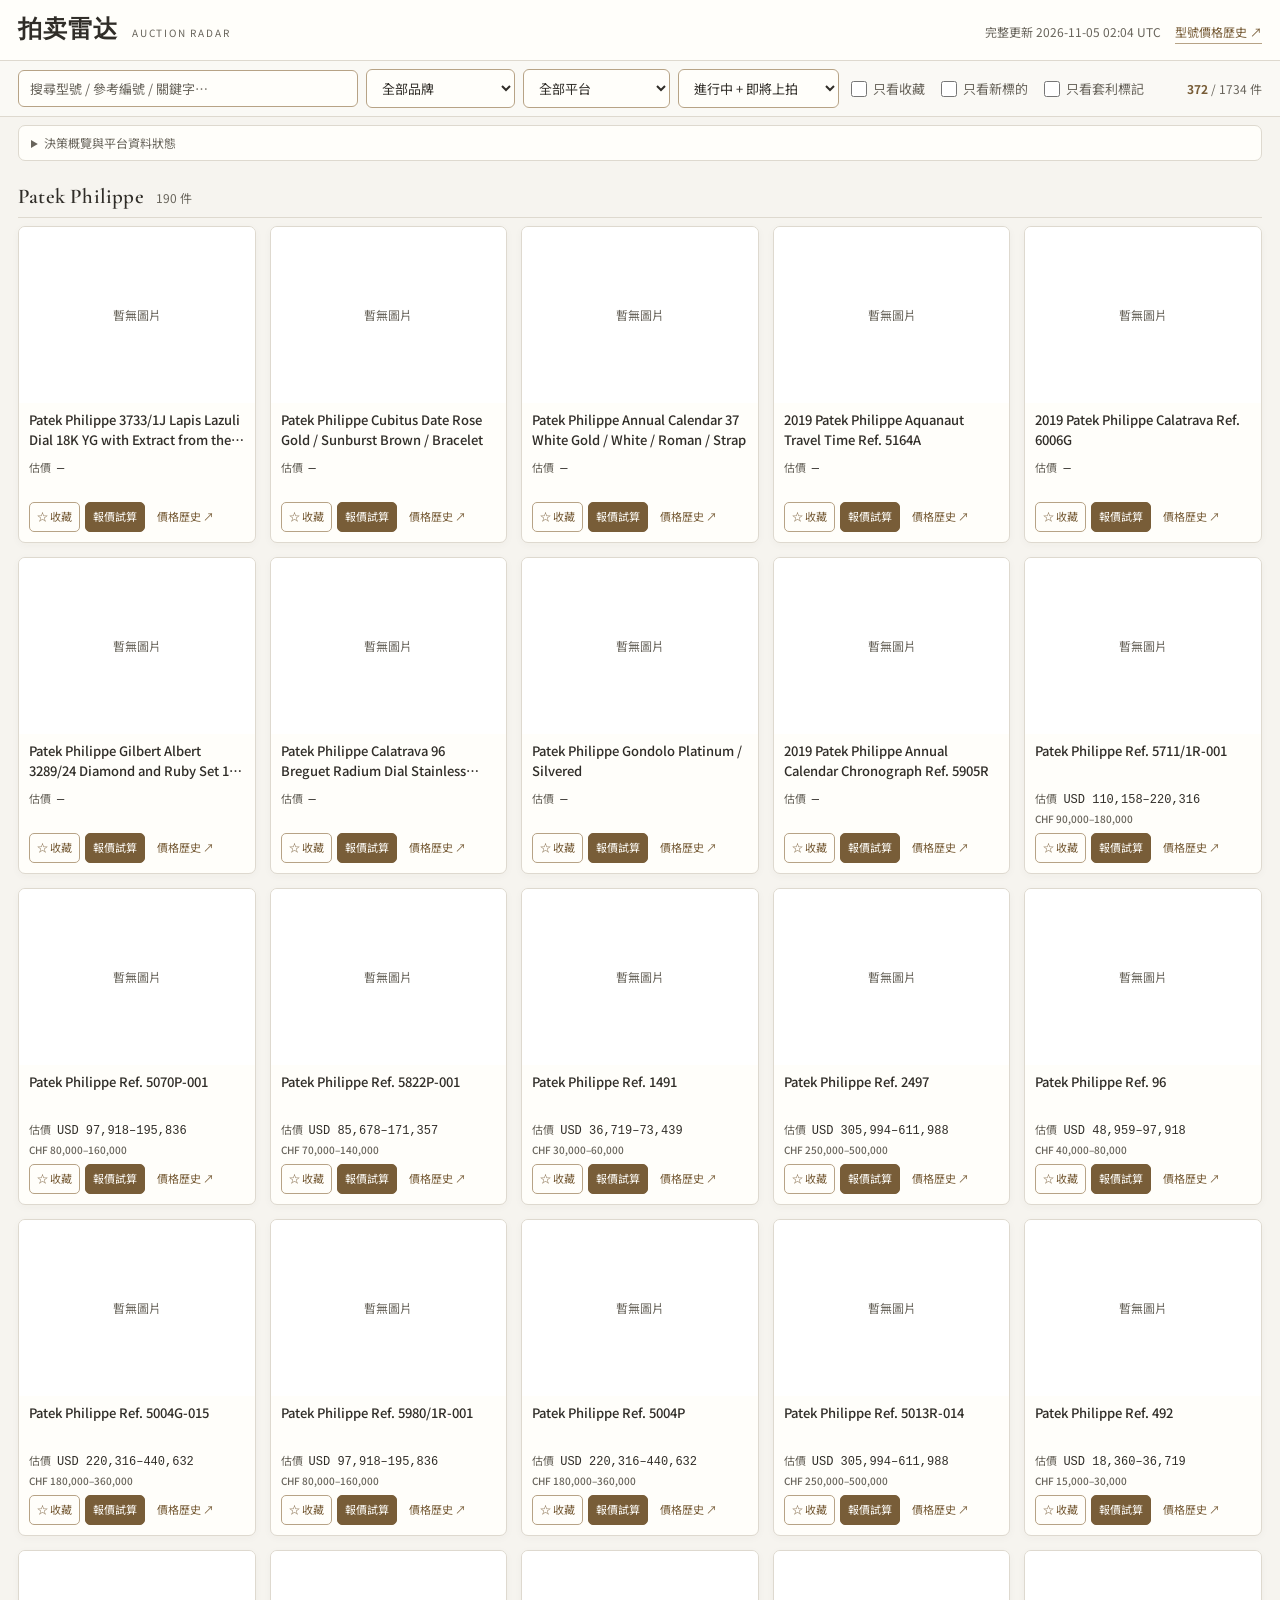
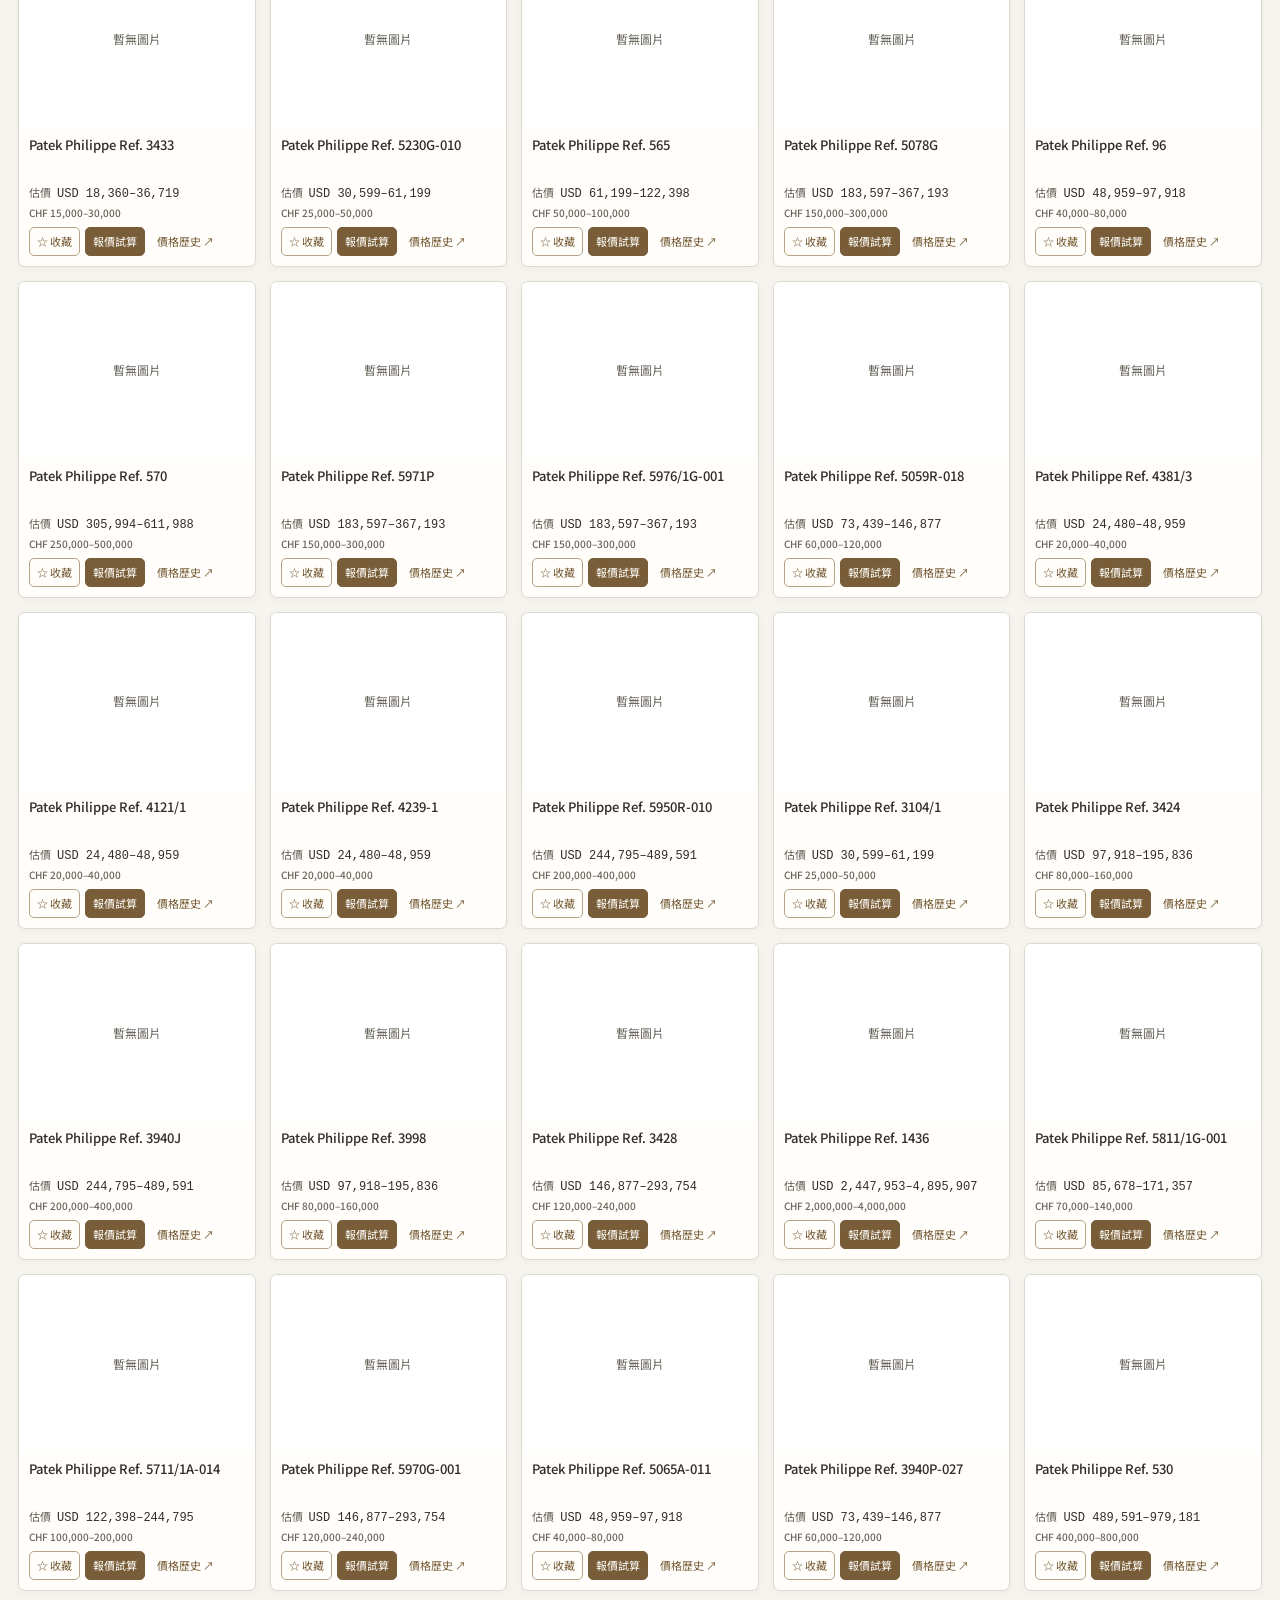
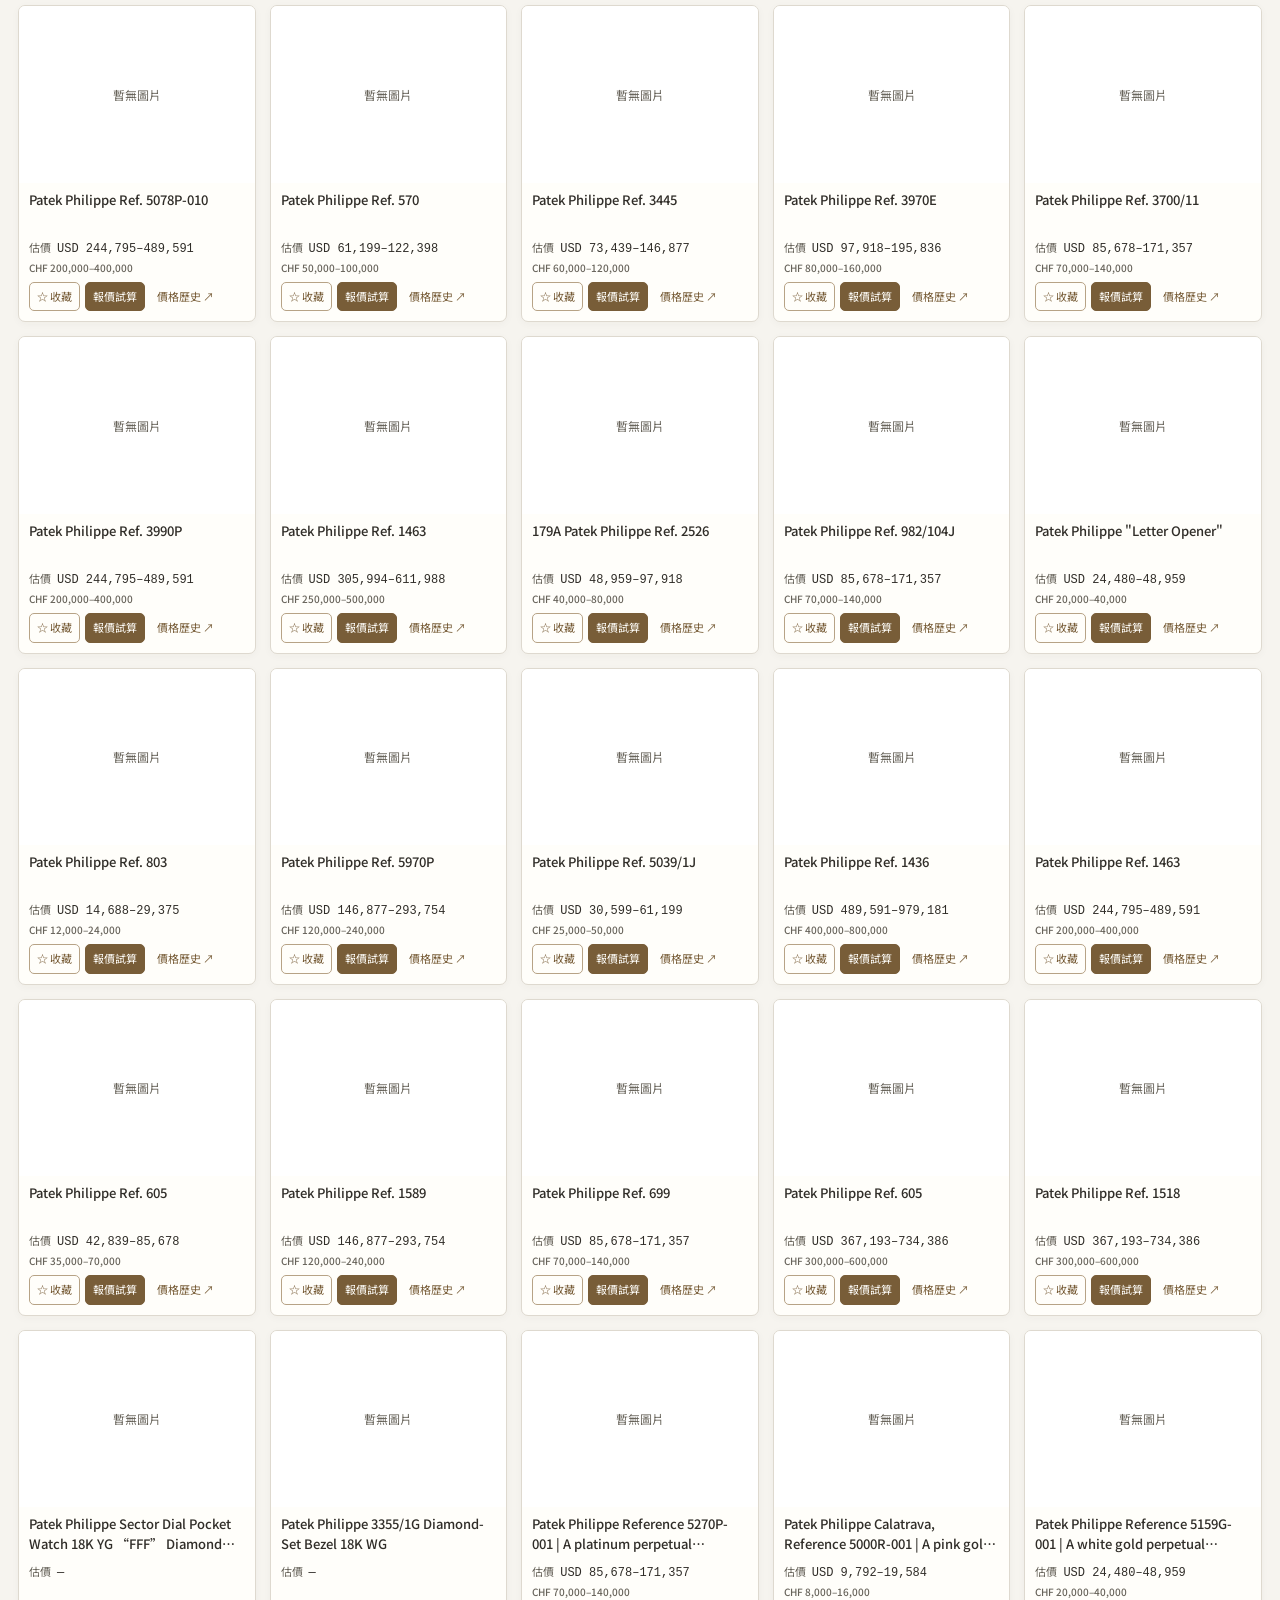
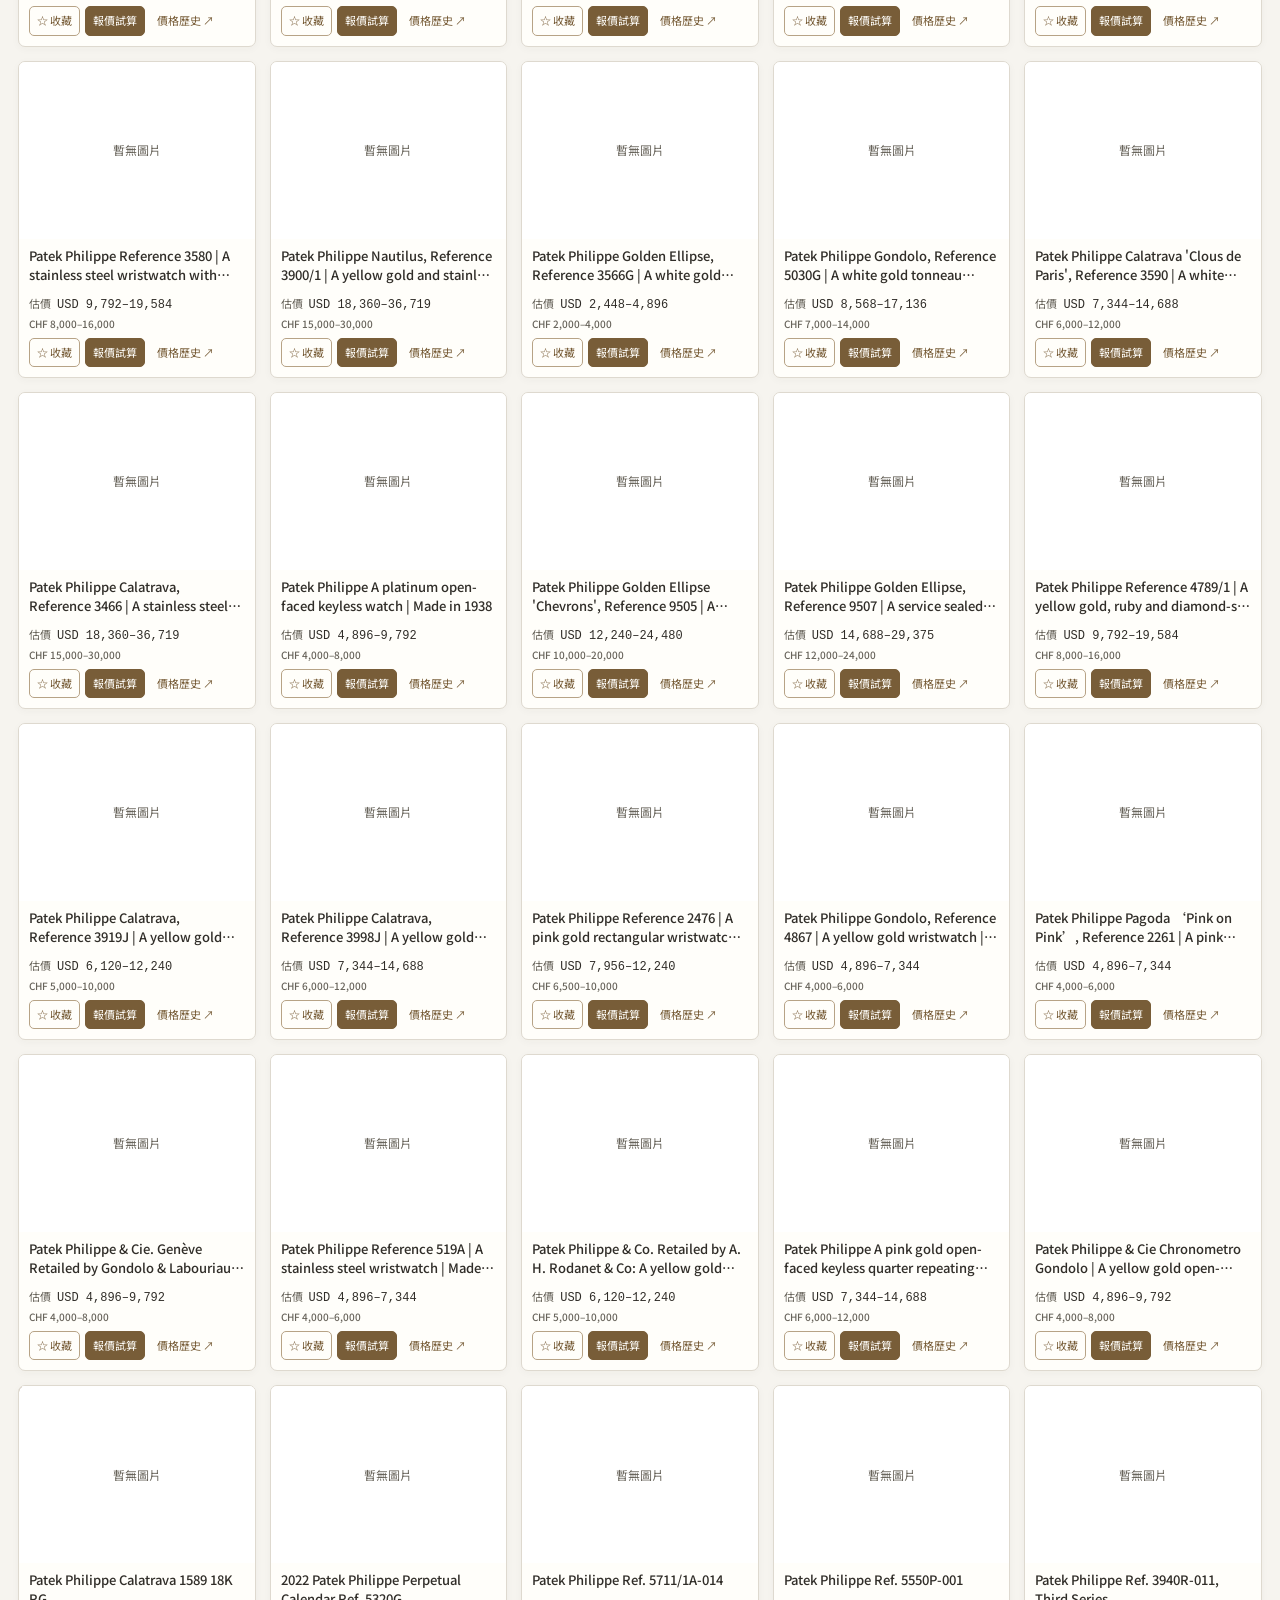
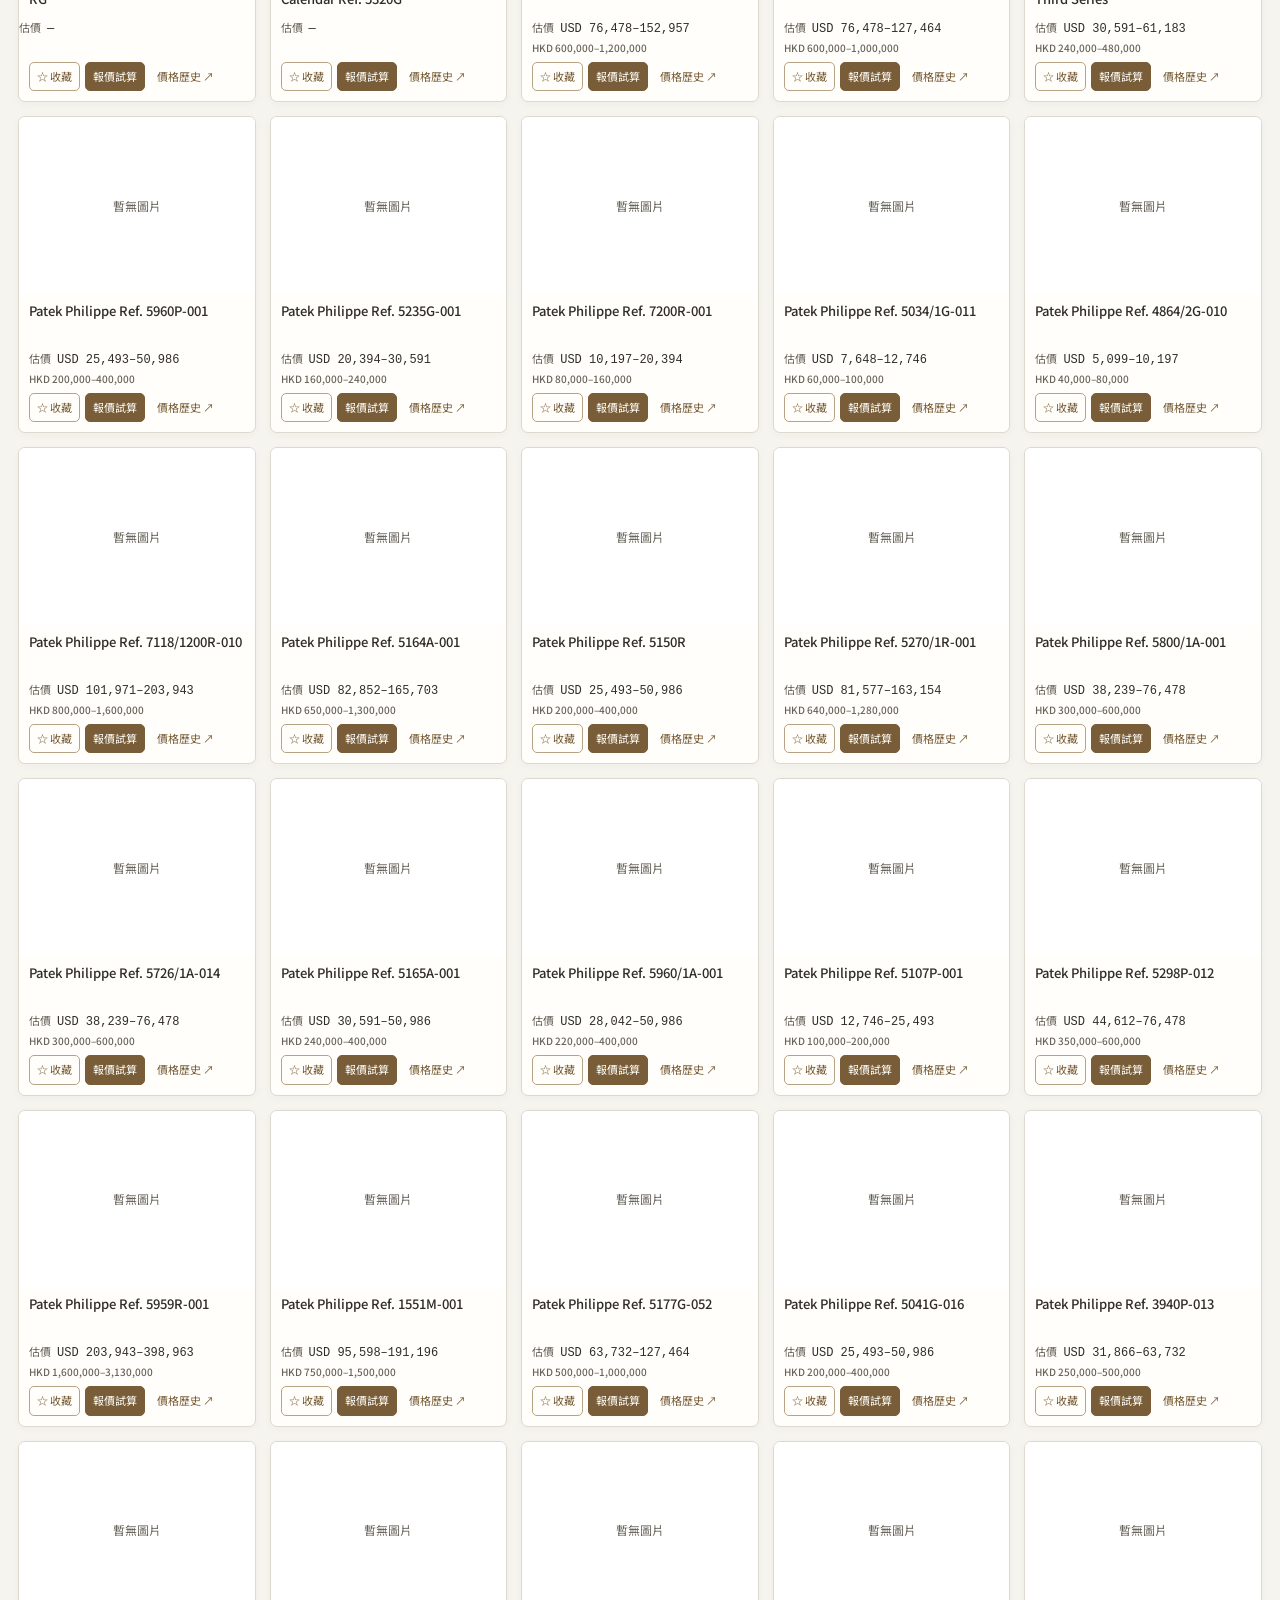
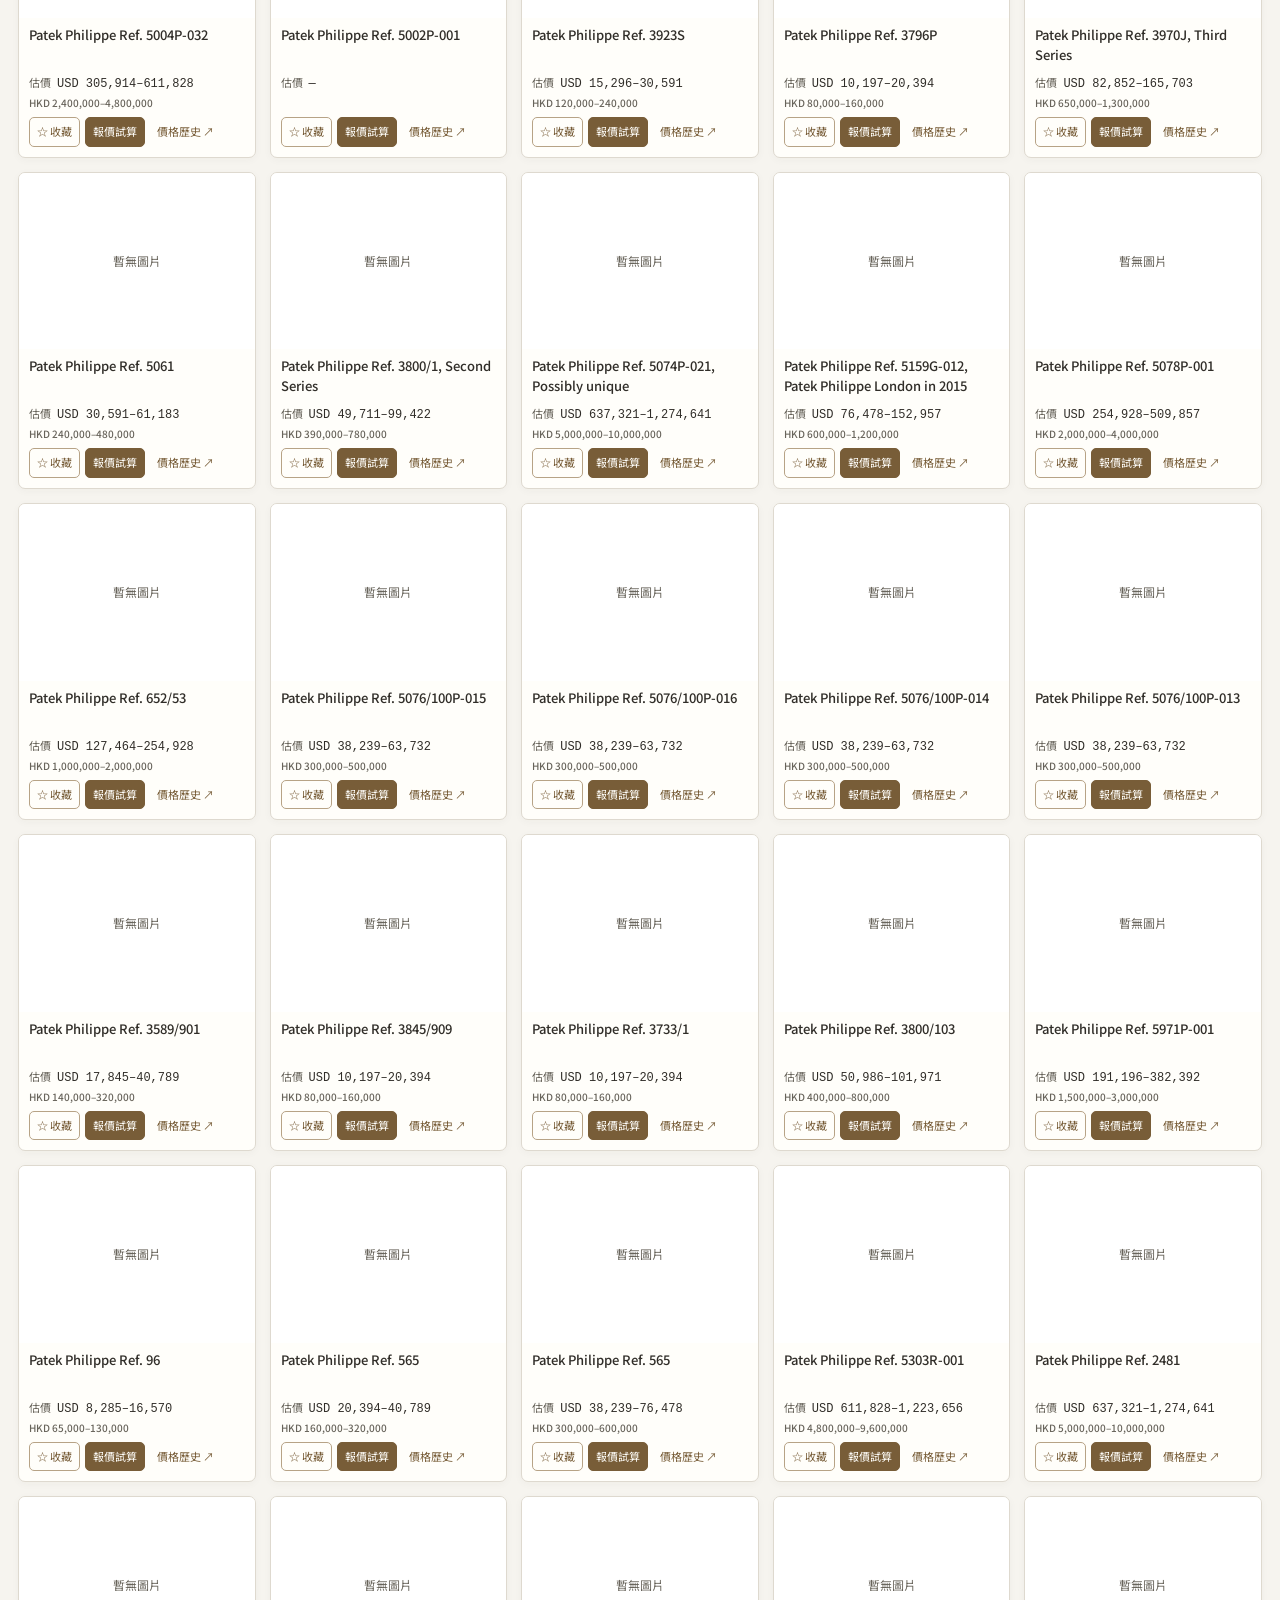
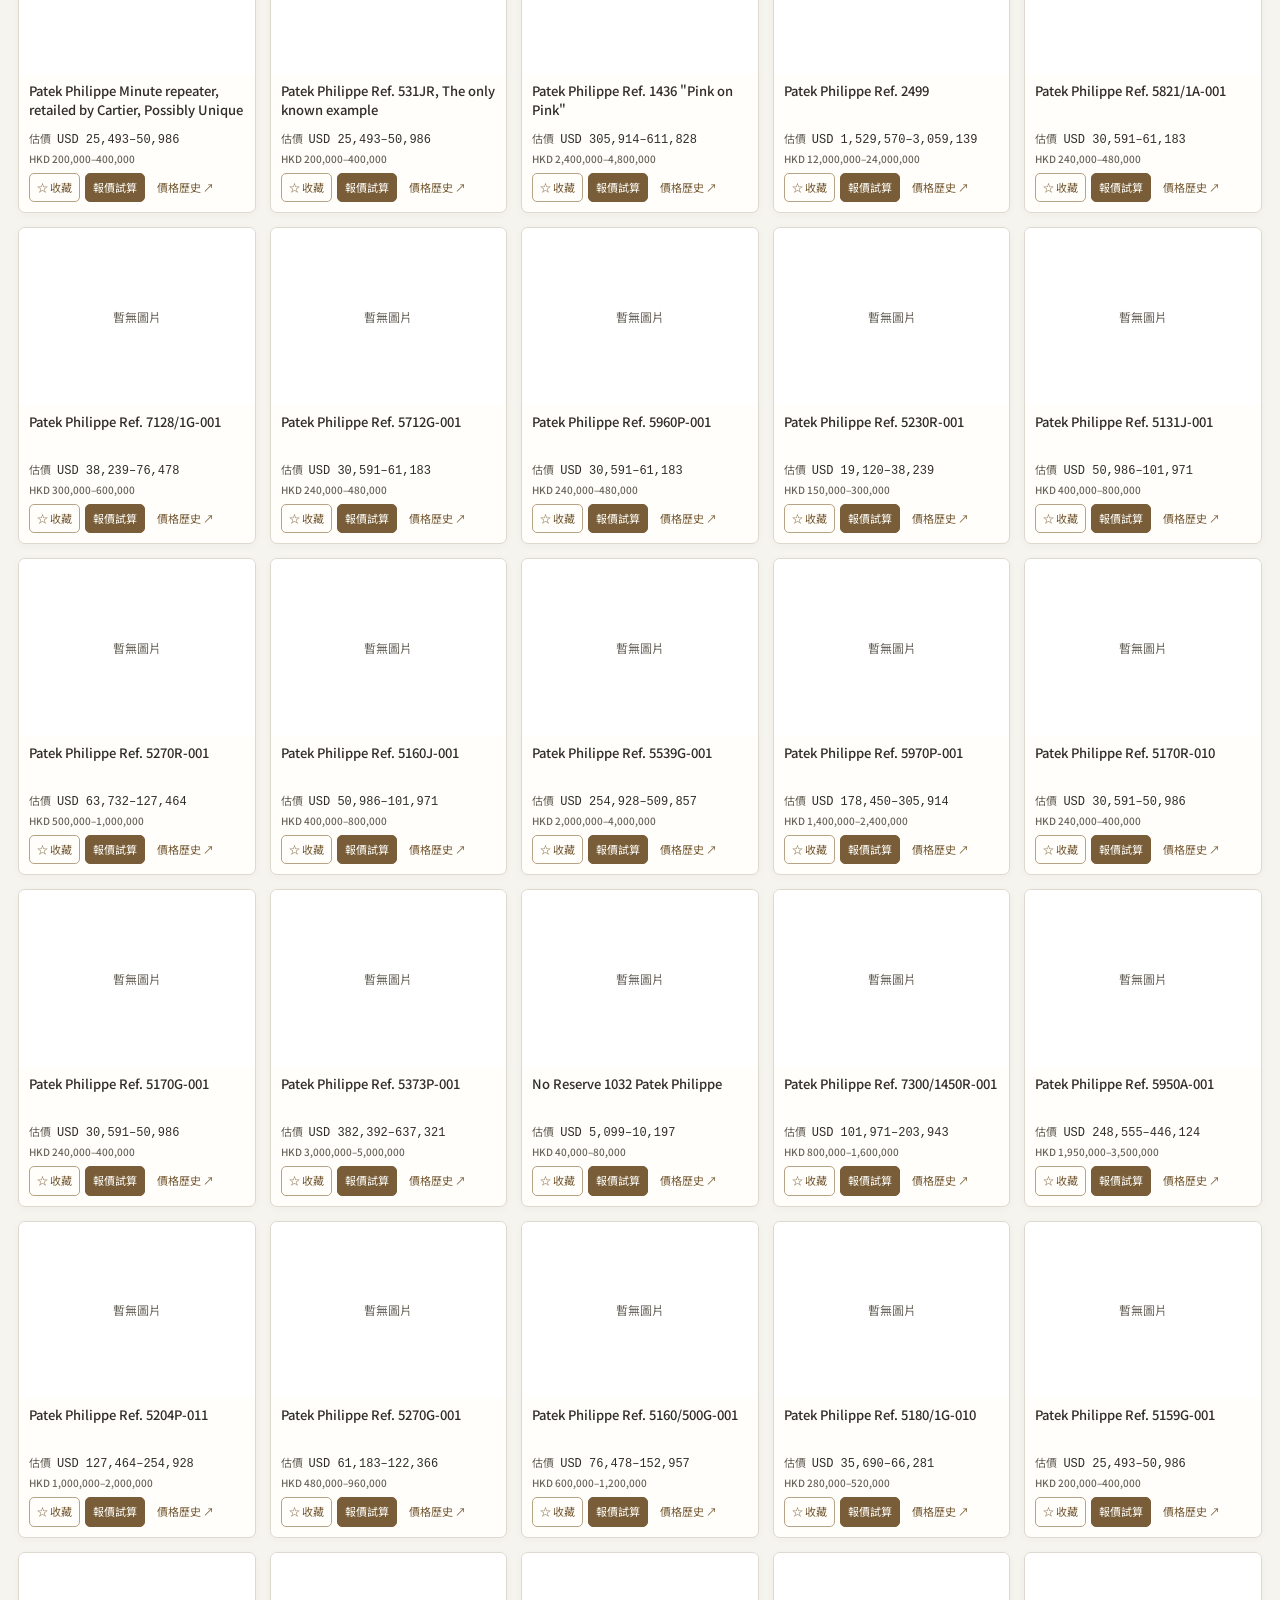
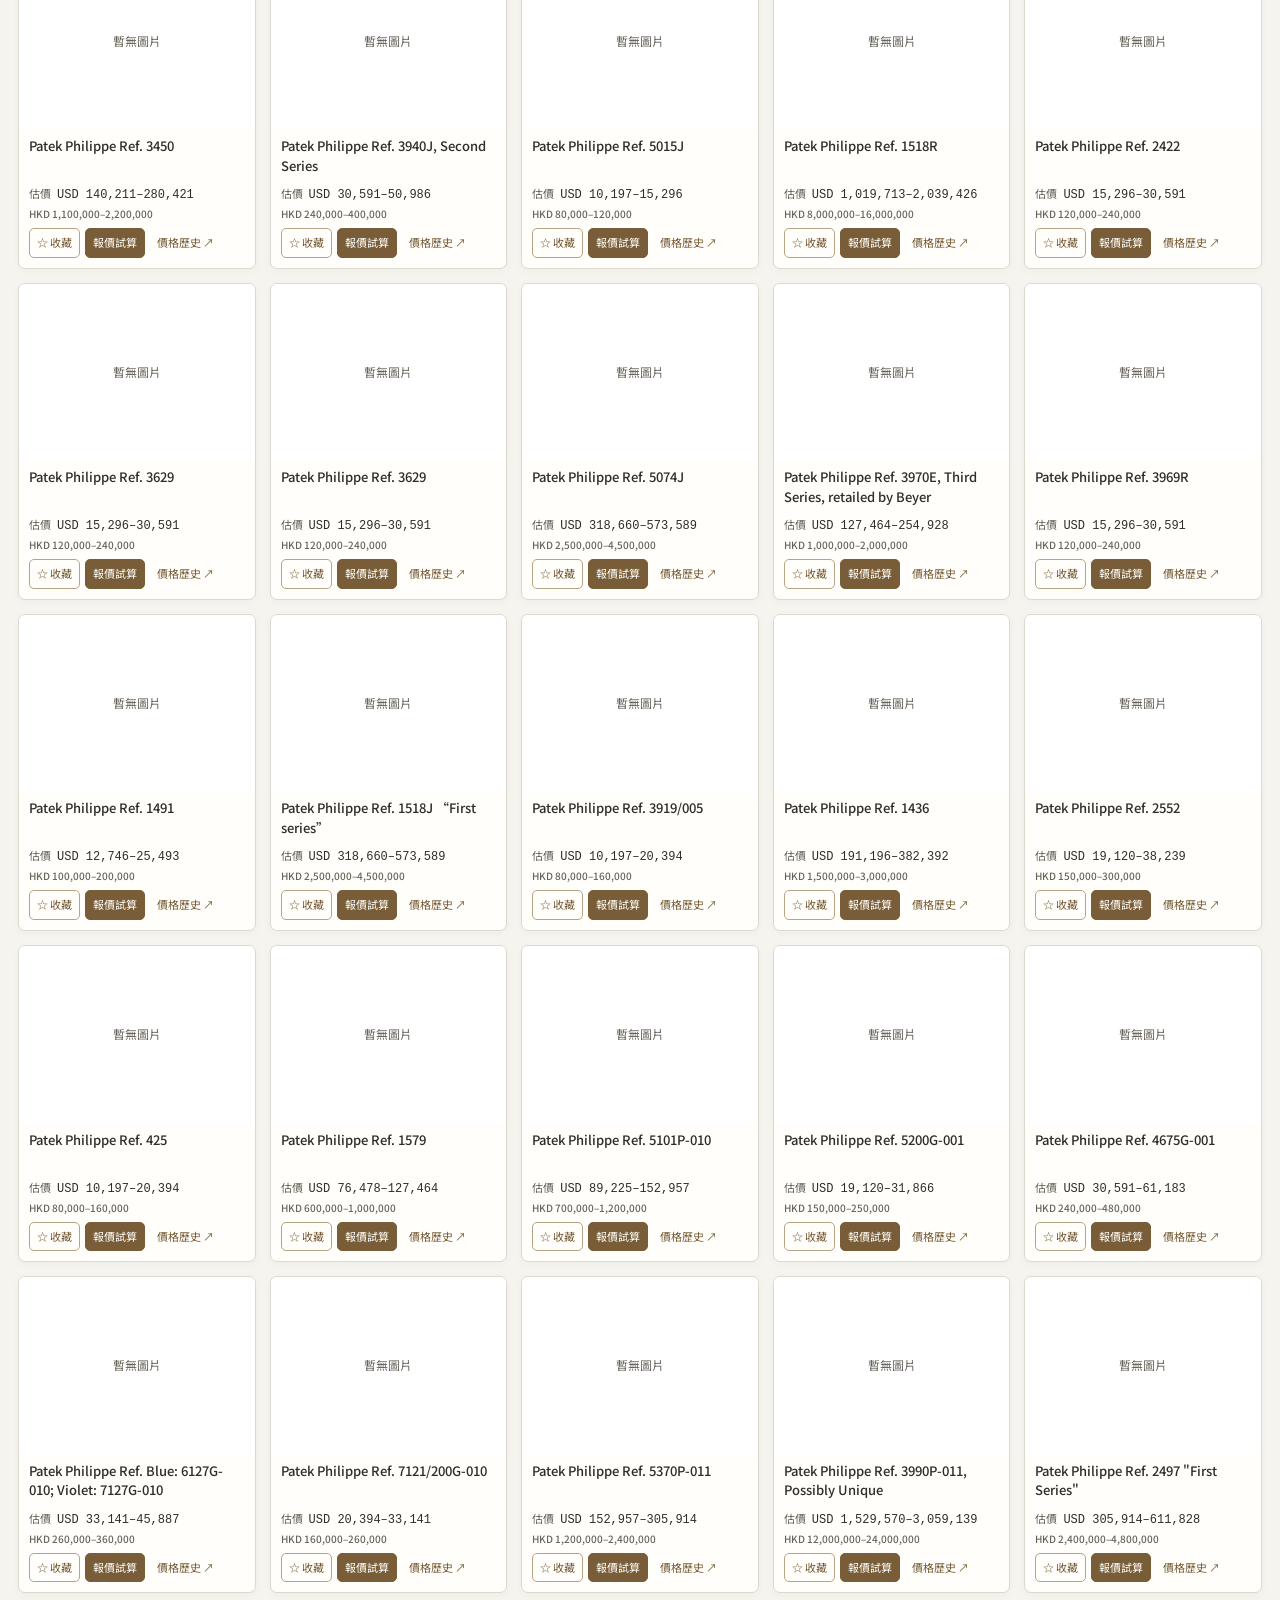
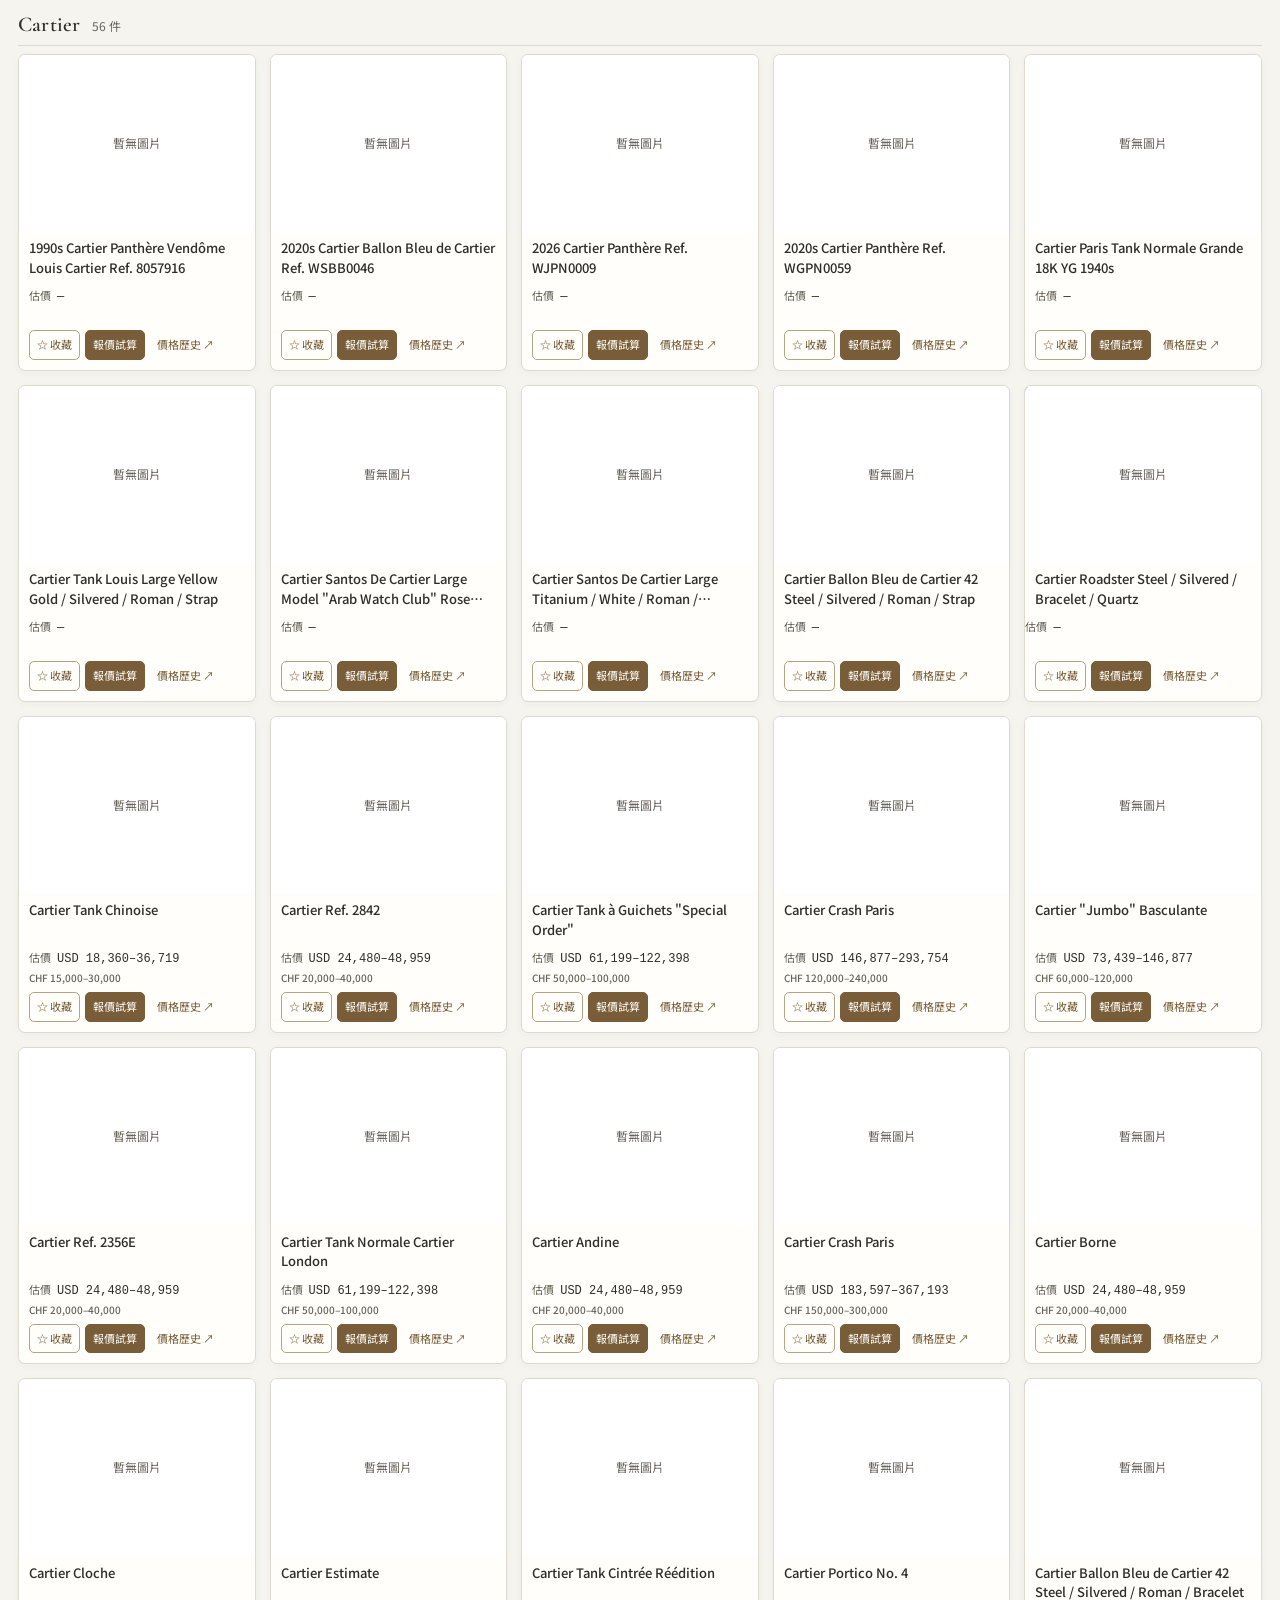
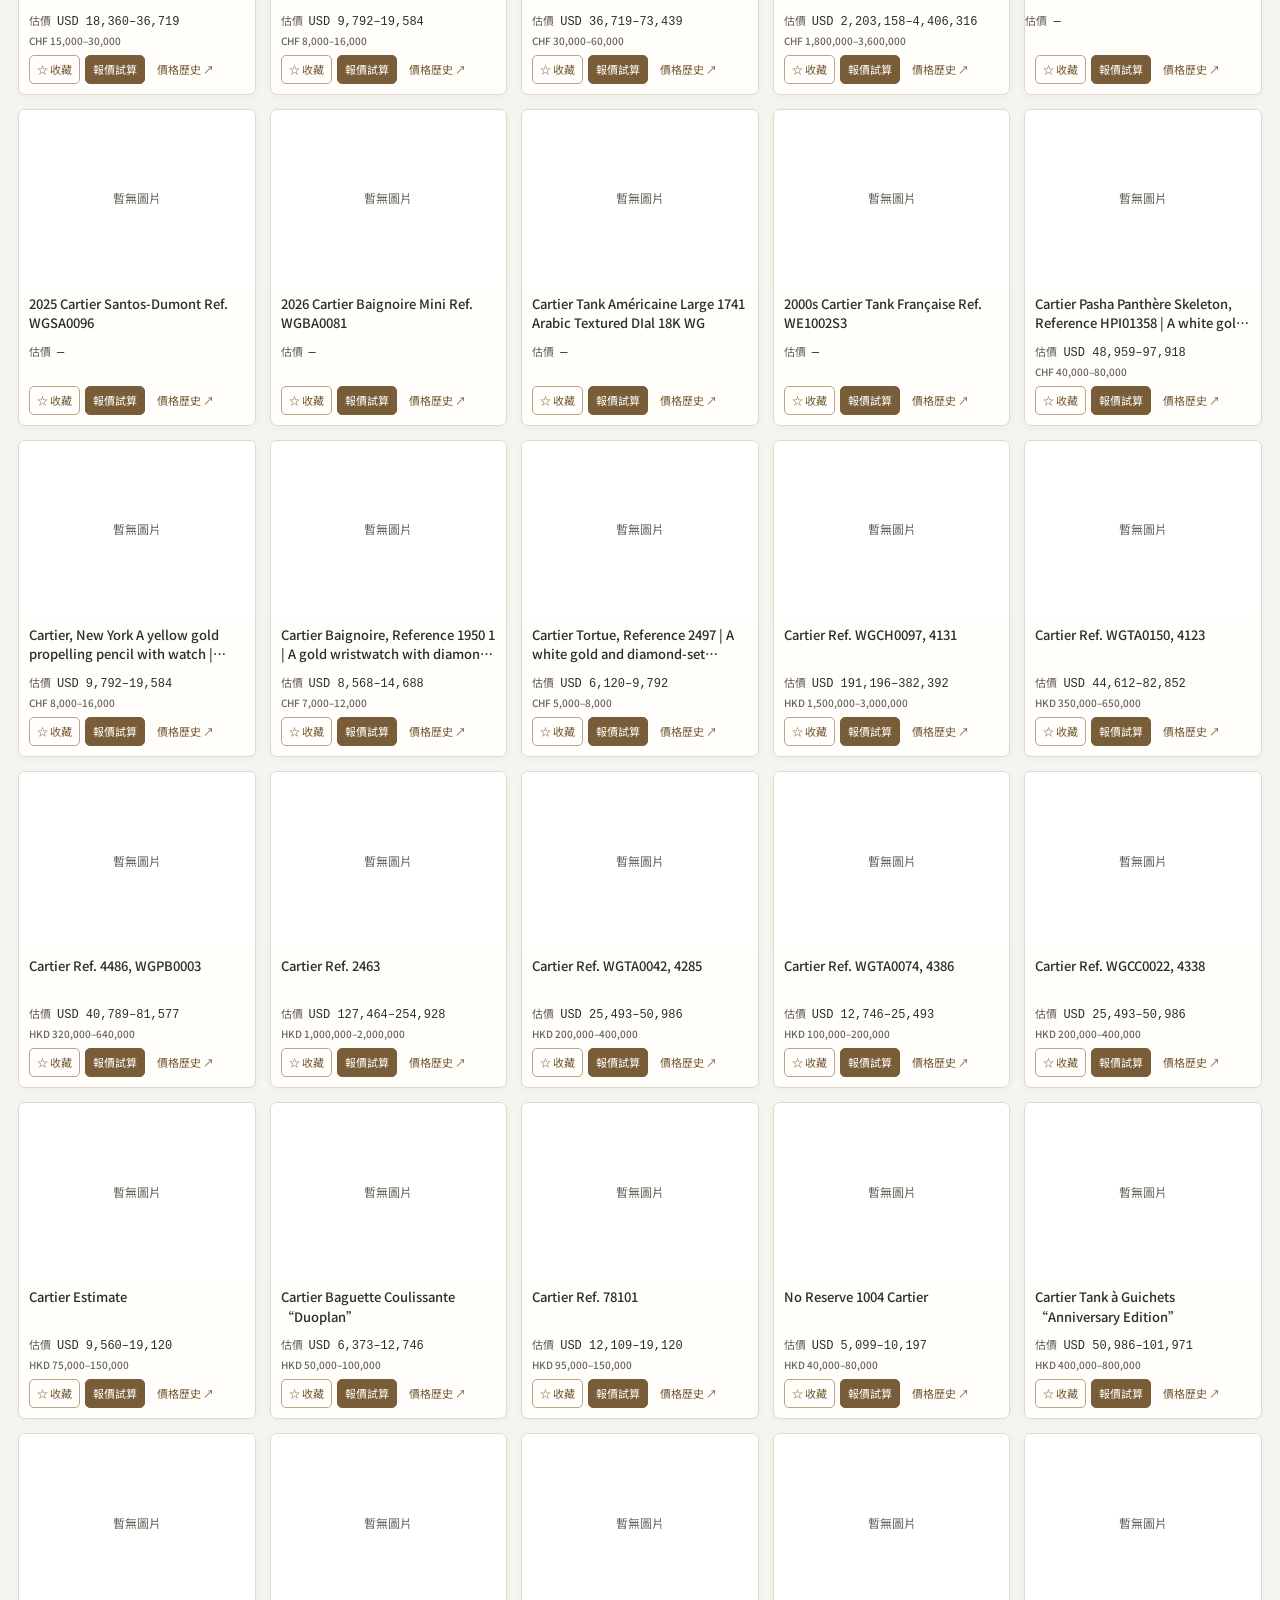
==== commit cb904dcc: "feat: restyle Auction Radar with compact light cards" ====
--- a/docs/index.html
+++ b/docs/index.html
@@ -3,15 +3,11 @@
 <head>
 <meta charset="utf-8">
 <meta name="viewport" content="width=device-width, initial-scale=1">
-<title>錶市套利監控台 · Watch Arbitrage Monitor</title>
+<title>拍卖雷达</title>
 <link rel="preconnect" href="https://fonts.googleapis.com">
 <link href="https://fonts.googleapis.com/css2?family=Cormorant+Garamond:wght@500;600&family=IBM+Plex+Mono:wght@400;500&family=Noto+Sans+TC:wght@400;500;700&display=swap" rel="stylesheet">
+<link rel="stylesheet" href="theme.css">
 <style>
-:root{
-  --ink:#10141a; --panel:#171d26; --panel2:#1d2530; --line:#2a3542;
-  --text:#e8edf2; --muted:#8b98a5; --gold:#c9a961; --gold-dim:#8a744a;
-  --blue:#7fa8d0; --green:#4ade80; --red:#f87171;
-}
 *{box-sizing:border-box;margin:0;padding:0}
 html{overflow-x:hidden}
 body{background:var(--ink);color:var(--text);font-family:"Noto Sans TC",system-ui,sans-serif;font-size:14px;line-height:1.5;overflow-x:hidden}
@@ -23,7 +19,7 @@
 .masthead .en{color:var(--muted);font-size:12px;letter-spacing:2.5px;text-transform:uppercase}
 .updated{margin-left:auto;color:var(--muted);font-size:12px}
 
-.controls{position:sticky;top:0;z-index:10;background:rgba(16,20,26,.97);backdrop-filter:blur(6px);border-bottom:1px solid var(--line);padding:12px 22px}
+.controls{position:sticky;top:0;z-index:10;background:var(--toolbar);backdrop-filter:blur(6px);border-bottom:1px solid var(--line);padding:12px 22px}
 .controls-inner{max-width:1400px;margin:0 auto;display:flex;gap:10px;flex-wrap:wrap;align-items:center}
 input[type=text],select{background:var(--panel2);color:var(--text);border:1px solid var(--line);padding:8px 11px;border-radius:8px;font-size:13px;font-family:inherit;max-width:100%}
 input[type=text]{min-width:220px;flex:1;max-width:340px}
@@ -117,7 +113,6 @@
   }
   .cell.c-date{margin-top:6px}
   .lot.st-upcoming .cell.c-price{display:none}
-  .lot.st-past .cell.c-est{display:none}
   .cell .lbl{display:inline;color:var(--muted);font-size:11px;letter-spacing:.5px;text-align:left;white-space:nowrap}
   .cell .val{min-width:0;overflow-wrap:anywhere}
   .cell.c-date .val{white-space:nowrap}
@@ -134,12 +129,13 @@
 dialog{margin:auto;background:var(--panel);color:var(--text);border:1px solid var(--gold-dim);border-radius:14px;padding:22px;width:min(620px,94vw);max-height:90vh;overflow:auto}dialog::backdrop{background:#000b}dialog h2{margin:14px 0}#quoteFields{display:grid;grid-template-columns:repeat(2,minmax(0,1fr));gap:14px;margin:20px 0}#quoteFields label{display:grid;gap:6px;font-size:12px}#quoteFields input{width:100%;min-width:0;background:var(--ink);color:var(--text);padding:10px;border:1px solid var(--line);border-radius:6px;font-size:16px}#quoteResult{margin-top:18px;line-height:1.8}
 @media(max-width:760px){.decision{margin:14px;padding:14px}.cell.c-date .val{white-space:normal}.controls{position:static}.controls select{flex:1 1 28%;min-width:90px}}
 </style>
+<link rel="stylesheet" href="cards.css">
 </head>
 <body>
 <header>
   <div class="masthead">
-    <h1>錶市套利監控台</h1>
-    <span class="en">Watch Auction Arbitrage Monitor</span>
+    <h1>拍卖雷达</h1>
+    <span class="en">Auction Radar</span>
     <span class="updated" id="updated"></span>
     <a href="history.html">型號價格歷史 ↗</a>
   </div>
@@ -166,7 +162,7 @@
   </div>
 </div>
 
-<section class="decision" aria-label="決策概覽"><div id="overview"></div><details id="health"></details><p id="privacyNotice" class="sub" role="status"></p></section>
+<details class="decision"><summary>決策概覽與平台資料狀態</summary><div id="overview"></div><details id="health"></details><p id="privacyNotice" class="sub" role="status"></p></details>
 <main id="main"></main>
 <dialog id="quoteDialog" aria-labelledby="quoteTitle"><button id="quoteClose" type="button">關閉</button><h2 id="quoteTitle"></h2><p id="quoteContext" class="sub"></p><form id="quoteForm"><div id="quoteFields"></div><button type="submit">計算並儲存於本機</button></form><p id="quoteResult" role="status"></p></dialog>
 
@@ -275,12 +271,12 @@
       const pilot=l.scoring_enabled===false?' <span class="chip review">試接 · 不評分</span>':'';
       const rev=l.manual_review?' <span class="chip review">須人工核對</span>':'';
       const thumb=l.image_url
-        ?`<a href="${safeUrl(l.source_url)}" target="_blank" rel="noopener"><img class="thumb" loading="lazy" src="${safeUrl(imgUrl(l,240))}" data-large="${safeUrl(imgUrl(l,800))}" alt="" onerror="this.style.display='none'"></a>`
+        ?`<a href="${safeUrl(l.source_url)}" target="_blank" rel="noopener"><img class="thumb" loading="lazy" src="${safeUrl(imgUrl(l,640))}" data-large="${safeUrl(imgUrl(l,800))}" alt="${esc(l.title_raw||'拍品圖片')}" onerror="this.parentElement.parentElement.innerHTML='<div class=&quot;thumb thumb-empty&quot;></div>'"></a>`
         :'<div class="thumb thumb-empty"></div>';
       html+=`<div class="lot st-${['live','past','upcoming','unsold','withdrawn','ended','unknown'].includes(l.status)?l.status:'unknown'}${l.is_new?' newlot':''}">
         <div class="cell c-img">${thumb}</div>
         <div class="cell c-status">${statusChip(l)}<div class="sub">${l.data_stale?'本次未取得，保留舊資料':isFresh(l)?'30 分鐘內核驗':'價格待刷新'}${l.data_stale?'<br>最後見於 '+esc(l.last_seen||'未知'):''}</div></div>
-        <div class="cell c-title title-cell"><a href="${safeUrl(l.source_url)}" target="_blank" rel="noopener">${esc(l.title_raw||'')}</a>${rev}${pilot}
+        <div class="cell c-title title-cell"><a href="${safeUrl(l.source_url)}" target="_blank" rel="noopener" title="${esc(l.title_raw||'')}">${esc(l.title_raw||'')}</a>${rev}${pilot}
           <div class="sub m-lot">Lot ${esc(l.lot_number||'—')}</div>
           <div class="actions"><button data-action="favorite" data-lot="${esc(l.lot_id)}" aria-pressed="${privateState.favorites.includes(l.lot_id)}">${privateState.favorites.includes(l.lot_id)?'★ 已收藏':'☆ 收藏'}</button><button data-action="quote" data-lot="${esc(l.lot_id)}">報價試算</button> ${historyLink(l)}</div></div>
         <div class="cell c-platform">${esc(l.platform)}${l.auction_name&&l.auction_name!==l.platform?`<div class="sub">${esc(l.auction_name)}</div>`:''}</div>
--- a/docs/theme.css
+++ b/docs/theme.css
@@ -0,0 +1,25 @@
+/* Shared warm-paper palette for the radar and price-history explorer. */
+:root{
+  color-scheme:light;
+  --ink:#f6f4ef;
+  --panel:#fffefa;
+  --panel2:#efede7;
+  --line:#ded9cf;
+  --text:#302d28;
+  --muted:#68645b;
+  --gold:#785d38;
+  --gold-dim:#b7a386;
+  --gold-soft:#eee5d6;
+  --blue:#486575;
+  --green:#386956;
+  --red:#a64439;
+  --toolbar:rgba(250,249,245,.96);
+  --shadow:0 2px 8px rgba(65,49,27,.035);
+  --heading-font:"Cormorant Garamond","Songti TC","STSong",serif;
+}
+::selection{background:var(--gold-soft);color:var(--text)}
+a,button,input,select,summary{-webkit-tap-highlight-color:transparent}
+a:focus-visible,button:focus-visible,input:focus-visible,select:focus-visible,summary:focus-visible{
+  outline:2px solid var(--gold);outline-offset:3px;
+}
+input::placeholder{color:var(--muted);opacity:1}
--- a/docs/cards.css
+++ b/docs/cards.css
@@ -0,0 +1,62 @@
+/* Compact image-width cards. 390pt = 520 CSS px; normal columns stay smaller. */
+header{padding:12px 18px;background:var(--panel)}
+.masthead,.controls-inner,main,footer{max-width:none}
+h1{font-family:var(--heading-font);font-size:24px;color:var(--text);letter-spacing:1px}
+.masthead .en{font-size:10px;letter-spacing:1.8px}
+.masthead>a{color:var(--gold);font-size:12px;text-decoration:none;border-bottom:1px solid var(--gold-dim);padding-bottom:2px}
+.masthead>a:hover{border-bottom-color:var(--gold)}
+.controls{padding:8px 18px}
+.controls-inner{gap:8px}
+input[type=text],select{background:var(--panel);border-color:var(--gold-dim);border-radius:6px}
+input[type=text]:focus,select:focus{outline-color:var(--gold);outline-offset:2px}
+button{background:var(--panel);border-color:var(--gold-dim);border-radius:5px}
+button:hover{background:var(--gold-soft);border-color:var(--gold)}
+button[aria-pressed=true]{background:var(--gold-soft);border-color:var(--gold);color:var(--gold)}
+main{padding:4px 18px 36px}
+.brand-head{margin:16px 0 8px;padding-bottom:4px}
+.brand-head h2{font-family:var(--heading-font);font-size:21px;letter-spacing:.2px}
+.tbl{display:grid;grid-template-columns:repeat(auto-fill,minmax(min(220px,100%),1fr));gap:14px;align-items:start}
+.thead{display:none}
+.lot{display:grid;grid-template-columns:minmax(0,1fr);grid-template-rows:auto auto auto 1fr;gap:7px;width:100%;max-width:390pt;min-width:0;margin:0; padding:0 0 10px;background:var(--panel);border:1px solid var(--line);border-radius:7px;overflow:hidden;align-self:stretch;justify-self:center;box-shadow:var(--shadow)}
+.lot.newlot{border-color:var(--line)}
+.lot:hover,.lot:focus-within{border-color:var(--gold-dim);box-shadow:0 3px 12px rgba(65,49,27,.08)}
+.lot .cell,.lot:hover .cell,.lot.newlot .cell{display:block;padding:0;border:0;background:transparent;box-shadow:none;width:auto;min-width:0;grid-column:1}
+.lot .c-img,.lot:hover .c-img,.lot.newlot .c-img{grid-row:1;aspect-ratio:4/3;width:100%;background:#fff}
+.c-img>a{display:block;width:100%;height:100%}
+.c-img>a:focus-visible{outline-offset:-3px}
+.lot .thumb,.lot .thumb-empty{width:100%;height:100%;aspect-ratio:4/3;object-fit:contain;border:0;border-radius:0;background:#fff}
+.thumb-empty::after{content:'暫無圖片';display:grid;place-items:center;height:100%;color:var(--muted);font-size:12px}
+.lot .c-title,.lot:hover .c-title,.lot.newlot .c-title{display:contents}
+.title-cell>a{grid-column:1;grid-row:2;display:-webkit-box;-webkit-line-clamp:2;-webkit-box-orient:vertical;overflow:hidden;overflow-wrap:anywhere;line-height:1.5;min-height:3em;font-size:13px;font-weight:500;padding:0 10px}
+.title-cell>a:focus-visible{outline-offset:-2px}
+.lot .c-est{grid-row:3;display:block;text-align:left;padding:0 10px;min-height:39px}
+.c-est .lbl{display:inline;color:var(--muted);font-size:11px;margin-right:6px}
+.c-est .val{font-size:12px;font-weight:500;overflow-wrap:anywhere}
+.c-est .val-sub{font-size:10px;margin-top:2px}
+.lot .actions{grid-column:1;grid-row:4;align-self:end;display:flex;align-items:center;flex-wrap:wrap;gap:5px;margin:0;padding:0 10px}
+.actions button,.actions a{font-size:11px;line-height:1.4;padding:6px 7px}
+.actions a{color:var(--gold);text-decoration:none}
+.actions a:hover{text-decoration:underline;text-underline-offset:3px}
+.actions button[data-action=quote],#quoteForm button[type=submit]{background:var(--gold);border-color:var(--gold);color:var(--panel)}
+.actions button[data-action=quote]:hover,#quoteForm button[type=submit]:hover{background:#624b2d;border-color:#624b2d}
+.lot .c-status,.lot .c-platform,.lot .c-date,.lot .c-price,.lot .c-fv,.lot .c-margin,.lot .m-lot,.lot .chip{display:none!important}
+#peek{display:none!important}
+.decision{max-width:none;margin:8px 18px 0;padding:8px 12px;border-radius:7px;font-size:12px}
+.decision>summary{color:var(--muted);font-size:12px}
+.decision[open]>summary{margin-bottom:8px}
+dialog{border-color:var(--line);box-shadow:0 20px 70px rgba(48,45,40,.18)}
+dialog::backdrop{background:rgba(48,45,40,.35);backdrop-filter:blur(3px)}
+dialog h2{font-family:var(--heading-font);font-weight:600;line-height:1.3}
+#quoteFields input{background:var(--panel);border-color:var(--gold-dim)}
+#quoteFields label{color:var(--muted)}
+#quoteResult{padding-top:14px;border-top:1px solid var(--line)}
+@media(max-width:760px){
+  header{padding:10px 12px}.masthead{gap:6px 10px}.masthead .en{display:none}h1{font-size:21px}.updated{font-size:10px}
+  .controls{padding:8px 12px}.controls-inner{gap:6px}.controls input[type=text]{padding:8px;font-size:16px}.controls select{padding:6px;font-size:12px}
+  .toggle{font-size:12px;padding:3px 0}.stats{width:auto;margin-left:auto}
+  main{padding:0 12px 28px}.brand-head{margin:12px 0 7px}.brand-head h2{font-size:20px}
+  .tbl{grid-template-columns:repeat(auto-fill,minmax(min(170px,100%),1fr));gap:10px}
+  .decision{margin:7px 12px 0;padding:7px 10px}
+  .title-cell>a{padding:0 8px;font-size:12px}.lot .c-est,.lot .actions{padding:0 8px}
+  .actions button,.actions a{font-size:10px;padding:6px 5px}
+}
